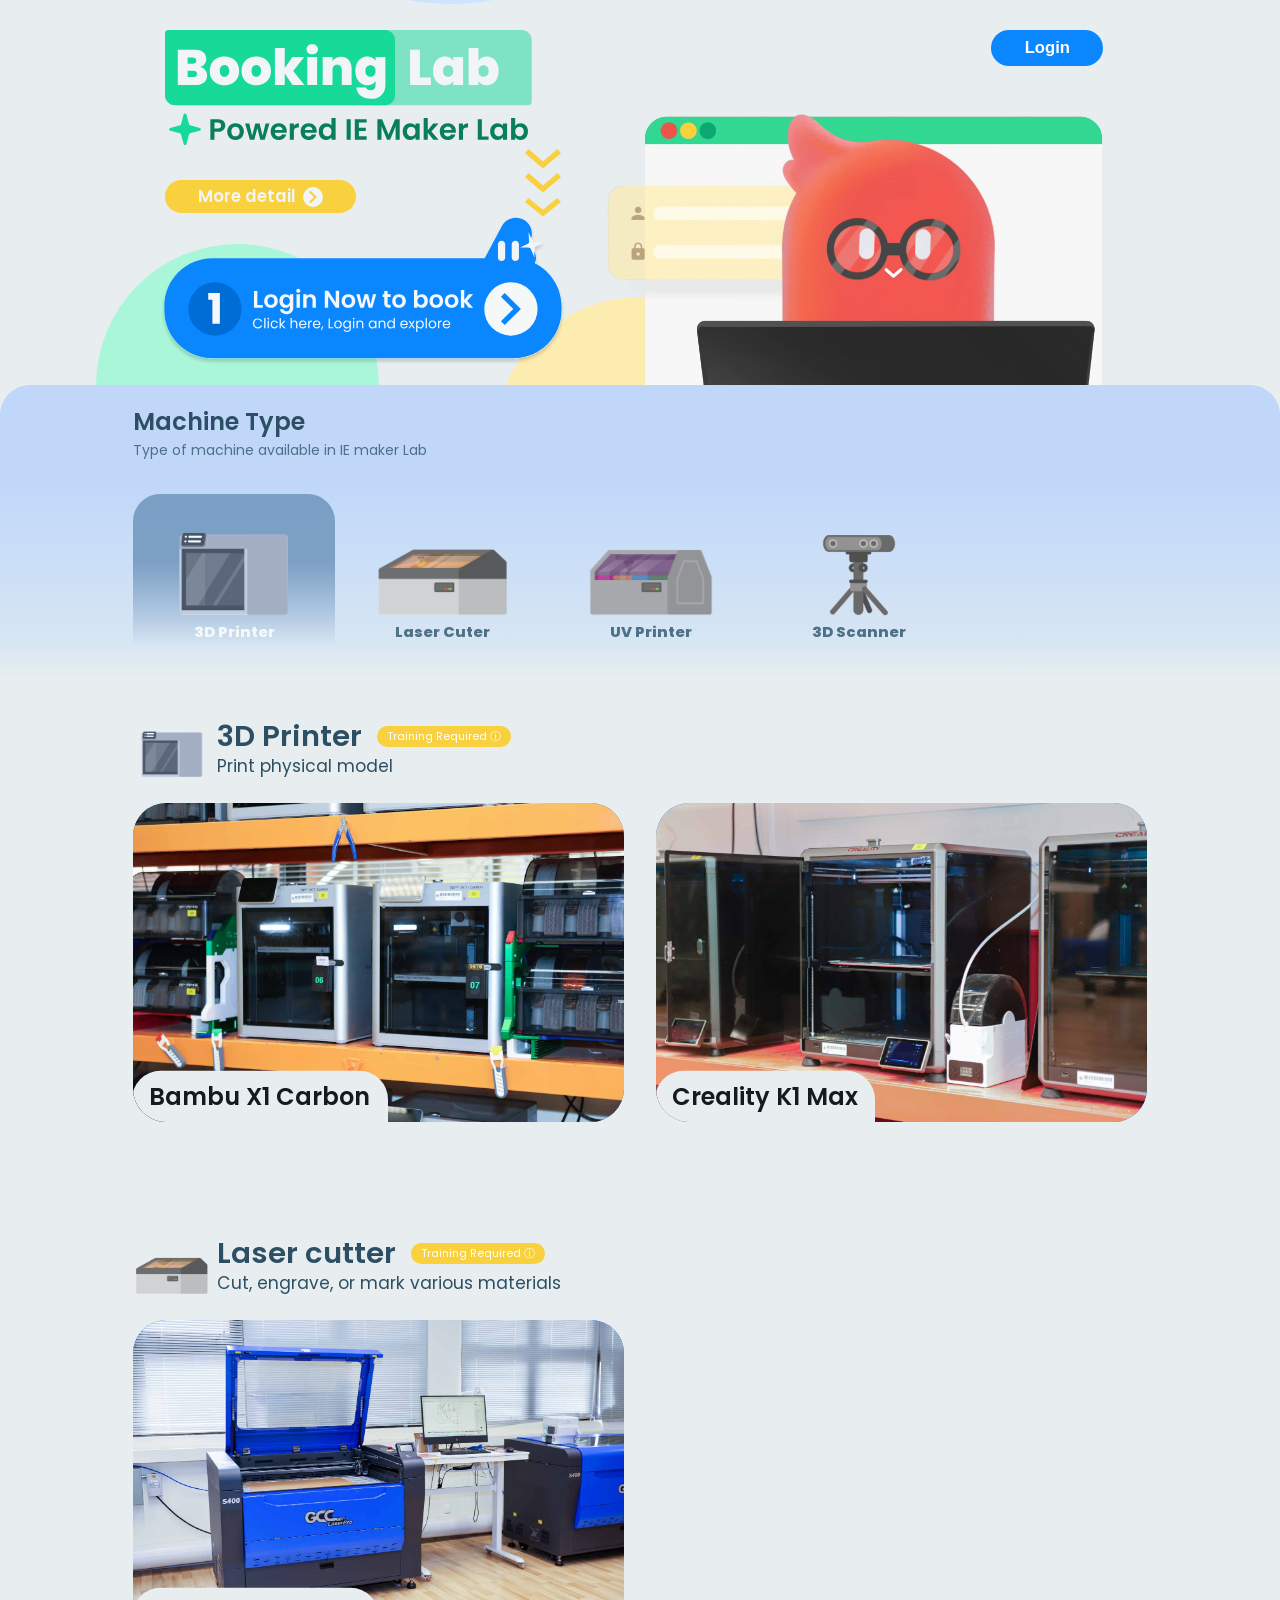
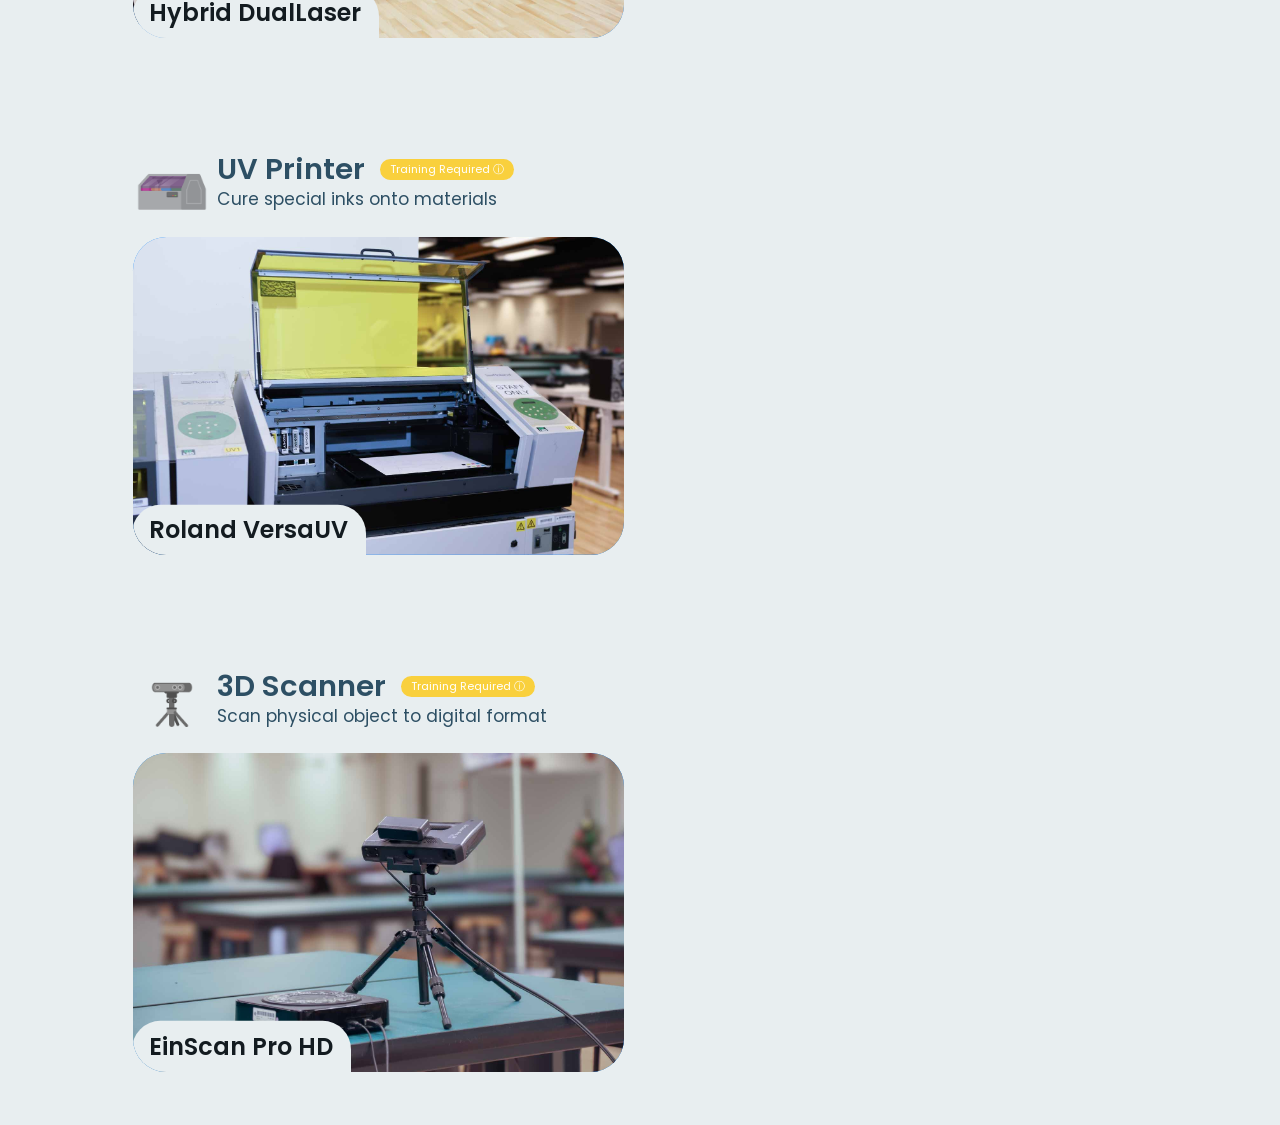
==== index.html @ 7405ff5a "updated machine bars, assets not fixed and perpetuated, frontend, popup not refined, calendar not up" ====
<!DOCTYPE html>
<html lang="en">
<head>
  <meta charset="UTF-8">
  <meta name="viewport" content="width=device-width, initial-scale=1.0">
  <title>IC MakerLab – Booking</title>
  <link rel="stylesheet" href="style.css">
  <link rel="preconnect" href="https://fonts.googleapis.com">
  <link href="https://fonts.googleapis.com/css2?family=Poppins:wght@400;500;600;700;800&display=swap" rel="stylesheet">
</head>

<body>

  <!-- ===================== HERO ===================== -->
  <section class="hero">

    <div class="hero-bg-circle circle-blue"></div>
    <div class="hero-bg-circle circle-green"></div>
    <div class="hero-bg-circle circle-yellow"></div>   

    <div class="login-status">
      <button type="button" id="login/out-btn" class="top_right-login-btn login">Login</button>
      <span id="user-id"></span>
    </div>
    
    <div class="hero__left">

      <div class="hero__top-group">
          <svg viewBox="0 0 550 179" fill="none" xmlns="http://www.w3.org/2000/svg">
            <path d="M0 5C0 2.23858 2.23858 0 5 0H535C543.284 0 550 6.71573 550 15V108C550 110.761 547.761 113 545 113H15C6.71571 113 0 106.284 0 98V5Z" fill="#17DA99" fill-opacity="0.5"/>
            <path d="M0 5C0 2.23858 2.23858 0 5 0H330C338.284 0 345 6.71573 345 15V98C345 106.284 338.284 113 330 113H15C6.71573 113 0 106.284 0 98V5Z" fill="#17DA99"/>
            <path d="M52.95 55.35C56.05 56.05 58.5 57.6 60.3 60C62.15 62.35 63.075 65.05 63.075 68.1C63.075 72.6 61.525 76.125 58.425 78.675C55.325 81.225 50.975 82.5 45.375 82.5H19.2V29.625H44.55C49.95 29.625 54.175 30.825 57.225 33.225C60.325 35.625 61.875 39 61.875 43.35C61.875 46.45 61.05 49.05 59.4 51.15C57.8 53.2 55.65 54.6 52.95 55.35ZM33.9 50.625H41.325C45.025 50.625 46.875 49.1 46.875 46.05C46.875 42.9 45.025 41.325 41.325 41.325H33.9V50.625ZM42.45 70.65C46.15 70.65 48 69.1 48 66C48 64.4 47.5 63.175 46.5 62.325C45.55 61.475 44.175 61.05 42.375 61.05H33.9V70.65H42.45ZM89.0924 83.025C84.8924 83.025 81.1174 82.15 77.7674 80.4C74.4674 78.65 71.8674 76.15 69.9674 72.9C68.0674 69.65 67.1174 65.825 67.1174 61.425C67.1174 57.075 68.0674 53.275 69.9674 50.025C71.9174 46.775 74.5424 44.275 77.8424 42.525C81.1924 40.775 84.9674 39.9 89.1674 39.9C93.3674 39.9 97.1174 40.775 100.417 42.525C103.767 44.275 106.392 46.775 108.292 50.025C110.242 53.275 111.217 57.075 111.217 61.425C111.217 65.775 110.242 69.6 108.292 72.9C106.392 76.15 103.767 78.65 100.417 80.4C97.0674 82.15 93.2924 83.025 89.0924 83.025ZM89.0924 70.275C91.1424 70.275 92.8424 69.525 94.1924 68.025C95.5924 66.475 96.2924 64.275 96.2924 61.425C96.2924 58.575 95.5924 56.4 94.1924 54.9C92.8424 53.4 91.1674 52.65 89.1674 52.65C87.1674 52.65 85.4924 53.4 84.1424 54.9C82.7924 56.4 82.1174 58.575 82.1174 61.425C82.1174 64.325 82.7674 66.525 84.0674 68.025C85.3674 69.525 87.0424 70.275 89.0924 70.275ZM136.773 83.025C132.573 83.025 128.798 82.15 125.448 80.4C122.148 78.65 119.548 76.15 117.648 72.9C115.748 69.65 114.798 65.825 114.798 61.425C114.798 57.075 115.748 53.275 117.648 50.025C119.598 46.775 122.223 44.275 125.523 42.525C128.873 40.775 132.648 39.9 136.848 39.9C141.048 39.9 144.798 40.775 148.098 42.525C151.448 44.275 154.073 46.775 155.973 50.025C157.923 53.275 158.898 57.075 158.898 61.425C158.898 65.775 157.923 69.6 155.973 72.9C154.073 76.15 151.448 78.65 148.098 80.4C144.748 82.15 140.973 83.025 136.773 83.025ZM136.773 70.275C138.823 70.275 140.523 69.525 141.873 68.025C143.273 66.475 143.973 64.275 143.973 61.425C143.973 58.575 143.273 56.4 141.873 54.9C140.523 53.4 138.848 52.65 136.848 52.65C134.848 52.65 133.173 53.4 131.823 54.9C130.473 56.4 129.798 58.575 129.798 61.425C129.798 64.325 130.448 66.525 131.748 68.025C133.048 69.525 134.723 70.275 136.773 70.275ZM191.204 82.5L179.579 65.25V82.5H164.879V27H179.579V56.925L191.204 40.425H208.829L192.254 61.575L209.129 82.5H191.204ZM220.863 36.525C218.263 36.525 216.163 35.825 214.563 34.425C213.013 32.975 212.238 31.175 212.238 29.025C212.238 26.825 213.013 25 214.563 23.55C216.163 22.1 218.263 21.375 220.863 21.375C223.413 21.375 225.463 22.1 227.013 23.55C228.613 25 229.413 26.825 229.413 29.025C229.413 31.175 228.613 32.975 227.013 34.425C225.463 35.825 223.413 36.525 220.863 36.525ZM228.138 40.425V82.5H213.438V40.425H228.138ZM264.035 40.05C268.885 40.05 272.735 41.675 275.585 44.925C278.435 48.125 279.86 52.475 279.86 57.975V82.5H265.16V59.925C265.16 57.525 264.535 55.65 263.285 54.3C262.035 52.9 260.36 52.2 258.26 52.2C256.06 52.2 254.335 52.9 253.085 54.3C251.835 55.65 251.21 57.525 251.21 59.925V82.5H236.51V40.425H251.21V46.425C252.51 44.525 254.26 43 256.46 41.85C258.66 40.65 261.185 40.05 264.035 40.05ZM303.451 39.9C306.301 39.9 308.776 40.475 310.876 41.625C313.026 42.775 314.676 44.325 315.826 46.275V40.425H330.526V82.05C330.526 86 329.776 89.55 328.276 92.7C326.776 95.9 324.426 98.45 321.226 100.35C318.076 102.25 314.076 103.2 309.226 103.2C302.726 103.2 297.526 101.675 293.626 98.625C289.726 95.575 287.501 91.425 286.951 86.175H301.426C301.726 87.525 302.476 88.575 303.676 89.325C304.876 90.075 306.426 90.45 308.326 90.45C313.326 90.45 315.826 87.65 315.826 82.05V76.65C314.676 78.6 313.026 80.15 310.876 81.3C308.776 82.45 306.301 83.025 303.451 83.025C300.101 83.025 297.051 82.15 294.301 80.4C291.601 78.65 289.451 76.15 287.851 72.9C286.301 69.6 285.526 65.775 285.526 61.425C285.526 57.075 286.301 53.275 287.851 50.025C289.451 46.775 291.601 44.275 294.301 42.525C297.051 40.775 300.101 39.9 303.451 39.9ZM315.826 61.425C315.826 58.725 315.076 56.6 313.576 55.05C312.126 53.5 310.326 52.725 308.176 52.725C305.976 52.725 304.151 53.5 302.701 55.05C301.251 56.55 300.526 58.675 300.526 61.425C300.526 64.125 301.251 66.275 302.701 67.875C304.151 69.425 305.976 70.2 308.176 70.2C310.326 70.2 312.126 69.425 313.576 67.875C315.076 66.325 315.826 64.175 315.826 61.425ZM382.313 71.25H398.738V82.5H367.613V29.625H382.313V71.25ZM402.054 61.425C402.054 57.075 402.829 53.275 404.379 50.025C405.979 46.775 408.129 44.275 410.829 42.525C413.579 40.775 416.629 39.9 419.979 39.9C422.879 39.9 425.379 40.475 427.479 41.625C429.579 42.775 431.204 44.325 432.354 46.275V40.425H447.054V82.5H432.354V76.65C431.204 78.6 429.554 80.15 427.404 81.3C425.304 82.45 422.829 83.025 419.979 83.025C416.629 83.025 413.579 82.15 410.829 80.4C408.129 78.65 405.979 76.15 404.379 72.9C402.829 69.6 402.054 65.775 402.054 61.425ZM432.354 61.425C432.354 58.725 431.604 56.6 430.104 55.05C428.654 53.5 426.854 52.725 424.704 52.725C422.504 52.725 420.679 53.5 419.229 55.05C417.779 56.55 417.054 58.675 417.054 61.425C417.054 64.125 417.779 66.275 419.229 67.875C420.679 69.425 422.504 70.2 424.704 70.2C426.854 70.2 428.654 69.425 430.104 67.875C431.604 66.325 432.354 64.175 432.354 61.425ZM470.13 46.275C471.28 44.275 472.905 42.725 475.005 41.625C477.105 40.475 479.58 39.9 482.43 39.9C485.78 39.9 488.805 40.775 491.505 42.525C494.255 44.275 496.405 46.775 497.955 50.025C499.555 53.275 500.355 57.075 500.355 61.425C500.355 65.775 499.555 69.6 497.955 72.9C496.405 76.15 494.255 78.65 491.505 80.4C488.805 82.15 485.78 83.025 482.43 83.025C479.58 83.025 477.105 82.475 475.005 81.375C472.905 80.225 471.28 78.65 470.13 76.65V82.5H455.43V27H470.13V46.275ZM485.43 61.425C485.43 58.675 484.68 56.55 483.18 55.05C481.73 53.5 479.93 52.725 477.78 52.725C475.63 52.725 473.805 53.5 472.305 55.05C470.855 56.6 470.13 58.725 470.13 61.425C470.13 64.175 470.855 66.325 472.305 67.875C473.805 69.425 475.63 70.2 477.78 70.2C479.93 70.2 481.73 69.425 483.18 67.875C484.68 66.275 485.43 64.125 485.43 61.425Z" fill="#F2F5F8"/>
            <path d="M27.8757 126.89C28.4601 124.719 31.5399 124.719 32.1243 126.89L36.0347 141.413C36.2385 142.17 36.8299 142.761 37.587 142.965L52.1101 146.876C54.2808 147.46 54.2808 150.54 52.1101 151.124L37.587 155.035C36.8299 155.239 36.2385 155.83 36.0347 156.587L32.1243 171.11C31.5399 173.281 28.4601 173.281 27.8757 171.11L23.9653 156.587C23.7615 155.83 23.1701 155.239 22.413 155.035L7.88992 151.124C5.71922 150.54 5.71922 147.46 7.88992 146.876L22.413 142.965C23.1701 142.761 23.7615 142.17 23.9653 141.413L27.8757 126.89Z" fill="#17DA99"/>
            <path d="M90.432 143.292C90.432 144.935 90.036 146.475 89.244 147.912C88.4813 149.349 87.264 150.508 85.592 151.388C83.9493 152.268 81.8667 152.708 79.344 152.708H74.196V164.5H68.036V133.788H79.344C81.72 133.788 83.744 134.199 85.416 135.02C87.088 135.841 88.3347 136.971 89.156 138.408C90.0067 139.845 90.432 141.473 90.432 143.292ZM79.08 147.736C80.7813 147.736 82.0427 147.355 82.864 146.592C83.6853 145.8 84.096 144.7 84.096 143.292C84.096 140.3 82.424 138.804 79.08 138.804H74.196V147.736H79.08ZM105.63 164.896C103.283 164.896 101.171 164.383 99.2935 163.356C97.4162 162.3 95.9349 160.819 94.8495 158.912C93.7935 157.005 93.2655 154.805 93.2655 152.312C93.2655 149.819 93.8082 147.619 94.8935 145.712C96.0082 143.805 97.5189 142.339 99.4255 141.312C101.332 140.256 103.459 139.728 105.806 139.728C108.152 139.728 110.279 140.256 112.186 141.312C114.092 142.339 115.588 143.805 116.674 145.712C117.788 147.619 118.346 149.819 118.346 152.312C118.346 154.805 117.774 157.005 116.63 158.912C115.515 160.819 113.99 162.3 112.054 163.356C110.147 164.383 108.006 164.896 105.63 164.896ZM105.63 159.528C106.744 159.528 107.786 159.264 108.754 158.736C109.751 158.179 110.543 157.357 111.13 156.272C111.716 155.187 112.01 153.867 112.01 152.312C112.01 149.995 111.394 148.22 110.162 146.988C108.959 145.727 107.478 145.096 105.718 145.096C103.958 145.096 102.476 145.727 101.274 146.988C100.1 148.22 99.5135 149.995 99.5135 152.312C99.5135 154.629 100.086 156.419 101.23 157.68C102.403 158.912 103.87 159.528 105.63 159.528ZM156.656 140.124L149.528 164.5H142.884L138.44 147.472L133.996 164.5H127.308L120.136 140.124H126.384L130.696 158.692L135.36 140.124H141.872L146.448 158.648L150.76 140.124H156.656ZM182.649 151.784C182.649 152.664 182.59 153.456 182.473 154.16H164.653C164.8 155.92 165.416 157.299 166.501 158.296C167.586 159.293 168.921 159.792 170.505 159.792C172.793 159.792 174.421 158.809 175.389 156.844H182.033C181.329 159.191 179.98 161.127 177.985 162.652C175.99 164.148 173.541 164.896 170.637 164.896C168.29 164.896 166.178 164.383 164.301 163.356C162.453 162.3 161.001 160.819 159.945 158.912C158.918 157.005 158.405 154.805 158.405 152.312C158.405 149.789 158.918 147.575 159.945 145.668C160.972 143.761 162.409 142.295 164.257 141.268C166.105 140.241 168.232 139.728 170.637 139.728C172.954 139.728 175.022 140.227 176.841 141.224C178.689 142.221 180.112 143.644 181.109 145.492C182.136 147.311 182.649 149.408 182.649 151.784ZM176.269 150.024C176.24 148.44 175.668 147.179 174.553 146.24C173.438 145.272 172.074 144.788 170.461 144.788C168.936 144.788 167.645 145.257 166.589 146.196C165.562 147.105 164.932 148.381 164.697 150.024H176.269ZM193.305 143.908C194.097 142.617 195.124 141.605 196.385 140.872C197.676 140.139 199.143 139.772 200.785 139.772V146.24H199.157C197.221 146.24 195.755 146.695 194.757 147.604C193.789 148.513 193.305 150.097 193.305 152.356V164.5H187.145V140.124H193.305V143.908ZM227.594 151.784C227.594 152.664 227.536 153.456 227.418 154.16H209.598C209.745 155.92 210.361 157.299 211.446 158.296C212.532 159.293 213.866 159.792 215.45 159.792C217.738 159.792 219.366 158.809 220.334 156.844H226.978C226.274 159.191 224.925 161.127 222.93 162.652C220.936 164.148 218.486 164.896 215.582 164.896C213.236 164.896 211.124 164.383 209.246 163.356C207.398 162.3 205.946 160.819 204.89 158.912C203.864 157.005 203.35 154.805 203.35 152.312C203.35 149.789 203.864 147.575 204.89 145.668C205.917 143.761 207.354 142.295 209.202 141.268C211.05 140.241 213.177 139.728 215.582 139.728C217.9 139.728 219.968 140.227 221.786 141.224C223.634 142.221 225.057 143.644 226.054 145.492C227.081 147.311 227.594 149.408 227.594 151.784ZM221.214 150.024C221.185 148.44 220.613 147.179 219.498 146.24C218.384 145.272 217.02 144.788 215.406 144.788C213.881 144.788 212.59 145.257 211.534 146.196C210.508 147.105 209.877 148.381 209.642 150.024H221.214ZM230.507 152.224C230.507 149.76 230.991 147.575 231.959 145.668C232.956 143.761 234.305 142.295 236.007 141.268C237.708 140.241 239.6 139.728 241.683 139.728C243.267 139.728 244.777 140.08 246.215 140.784C247.652 141.459 248.796 142.368 249.647 143.512V131.94H255.895V164.5H249.647V160.892C248.884 162.095 247.813 163.063 246.435 163.796C245.056 164.529 243.457 164.896 241.639 164.896C239.585 164.896 237.708 164.368 236.007 163.312C234.305 162.256 232.956 160.775 231.959 158.868C230.991 156.932 230.507 154.717 230.507 152.224ZM249.691 152.312C249.691 150.816 249.397 149.54 248.811 148.484C248.224 147.399 247.432 146.577 246.435 146.02C245.437 145.433 244.367 145.14 243.223 145.14C242.079 145.14 241.023 145.419 240.055 145.976C239.087 146.533 238.295 147.355 237.679 148.44C237.092 149.496 236.799 150.757 236.799 152.224C236.799 153.691 237.092 154.981 237.679 156.096C238.295 157.181 239.087 158.017 240.055 158.604C241.052 159.191 242.108 159.484 243.223 159.484C244.367 159.484 245.437 159.205 246.435 158.648C247.432 158.061 248.224 157.24 248.811 156.184C249.397 155.099 249.691 153.808 249.691 152.312ZM278.555 133.788V164.5H272.395V133.788H278.555ZM290.801 138.76V146.46H301.141V151.344H290.801V159.484H302.461V164.5H284.641V133.744H302.461V138.76H290.801ZM352.028 133.788V164.5H345.868V144.524L337.64 164.5H332.976L324.704 144.524V164.5H318.544V133.788H325.54L335.308 156.624L345.076 133.788H352.028ZM356.534 152.224C356.534 149.76 357.018 147.575 357.986 145.668C358.983 143.761 360.318 142.295 361.99 141.268C363.691 140.241 365.583 139.728 367.666 139.728C369.485 139.728 371.069 140.095 372.418 140.828C373.797 141.561 374.897 142.485 375.718 143.6V140.124H381.922V164.5H375.718V160.936C374.926 162.08 373.826 163.033 372.418 163.796C371.039 164.529 369.441 164.896 367.622 164.896C365.569 164.896 363.691 164.368 361.99 163.312C360.318 162.256 358.983 160.775 357.986 158.868C357.018 156.932 356.534 154.717 356.534 152.224ZM375.718 152.312C375.718 150.816 375.425 149.54 374.838 148.484C374.251 147.399 373.459 146.577 372.462 146.02C371.465 145.433 370.394 145.14 369.25 145.14C368.106 145.14 367.05 145.419 366.082 145.976C365.114 146.533 364.322 147.355 363.706 148.44C363.119 149.496 362.826 150.757 362.826 152.224C362.826 153.691 363.119 154.981 363.706 156.096C364.322 157.181 365.114 158.017 366.082 158.604C367.079 159.191 368.135 159.484 369.25 159.484C370.394 159.484 371.465 159.205 372.462 158.648C373.459 158.061 374.251 157.24 374.838 156.184C375.425 155.099 375.718 153.808 375.718 152.312ZM402.37 164.5L394.098 154.116V164.5H387.938V131.94H394.098V150.464L402.282 140.124H410.29L399.554 152.356L410.378 164.5H402.37ZM436.294 151.784C436.294 152.664 436.235 153.456 436.118 154.16H418.298C418.444 155.92 419.06 157.299 420.146 158.296C421.231 159.293 422.566 159.792 424.15 159.792C426.438 159.792 428.066 158.809 429.034 156.844H435.678C434.974 159.191 433.624 161.127 431.63 162.652C429.635 164.148 427.186 164.896 424.282 164.896C421.935 164.896 419.823 164.383 417.946 163.356C416.098 162.3 414.646 160.819 413.59 158.912C412.563 157.005 412.05 154.805 412.05 152.312C412.05 149.789 412.563 147.575 413.59 145.668C414.616 143.761 416.054 142.295 417.902 141.268C419.75 140.241 421.876 139.728 424.282 139.728C426.599 139.728 428.667 140.227 430.486 141.224C432.334 142.221 433.756 143.644 434.754 145.492C435.78 147.311 436.294 149.408 436.294 151.784ZM429.914 150.024C429.884 148.44 429.312 147.179 428.198 146.24C427.083 145.272 425.719 144.788 424.106 144.788C422.58 144.788 421.29 145.257 420.234 146.196C419.207 147.105 418.576 148.381 418.342 150.024H429.914ZM446.95 143.908C447.742 142.617 448.769 141.605 450.03 140.872C451.321 140.139 452.787 139.772 454.43 139.772V146.24H452.802C450.866 146.24 449.399 146.695 448.402 147.604C447.434 148.513 446.95 150.097 446.95 152.356V164.5H440.79V140.124H446.95V143.908ZM475.223 159.616H485.343V164.5H469.063V133.788H475.223V159.616ZM487.675 152.224C487.675 149.76 488.159 147.575 489.127 145.668C490.124 143.761 491.459 142.295 493.131 141.268C494.832 140.241 496.724 139.728 498.807 139.728C500.625 139.728 502.209 140.095 503.559 140.828C504.937 141.561 506.037 142.485 506.859 143.6V140.124H513.063V164.5H506.859V160.936C506.067 162.08 504.967 163.033 503.559 163.796C502.18 164.529 500.581 164.896 498.763 164.896C496.709 164.896 494.832 164.368 493.131 163.312C491.459 162.256 490.124 160.775 489.127 158.868C488.159 156.932 487.675 154.717 487.675 152.224ZM506.859 152.312C506.859 150.816 506.565 149.54 505.979 148.484C505.392 147.399 504.6 146.577 503.603 146.02C502.605 145.433 501.535 145.14 500.391 145.14C499.247 145.14 498.191 145.419 497.223 145.976C496.255 146.533 495.463 147.355 494.847 148.44C494.26 149.496 493.967 150.757 493.967 152.224C493.967 153.691 494.26 154.981 494.847 156.096C495.463 157.181 496.255 158.017 497.223 158.604C498.22 159.191 499.276 159.484 500.391 159.484C501.535 159.484 502.605 159.205 503.603 158.648C504.6 158.061 505.392 157.24 505.979 156.184C506.565 155.099 506.859 153.808 506.859 152.312ZM525.239 143.688C526.031 142.515 527.116 141.561 528.495 140.828C529.903 140.095 531.502 139.728 533.291 139.728C535.374 139.728 537.251 140.241 538.923 141.268C540.624 142.295 541.959 143.761 542.927 145.668C543.924 147.545 544.423 149.731 544.423 152.224C544.423 154.717 543.924 156.932 542.927 158.868C541.959 160.775 540.624 162.256 538.923 163.312C537.251 164.368 535.374 164.896 533.291 164.896C531.472 164.896 529.874 164.544 528.495 163.84C527.146 163.107 526.06 162.168 525.239 161.024V164.5H519.079V131.94H525.239V143.688ZM538.131 152.224C538.131 150.757 537.823 149.496 537.207 148.44C536.62 147.355 535.828 146.533 534.831 145.976C533.863 145.419 532.807 145.14 531.663 145.14C530.548 145.14 529.492 145.433 528.495 146.02C527.527 146.577 526.735 147.399 526.119 148.484C525.532 149.569 525.239 150.845 525.239 152.312C525.239 153.779 525.532 155.055 526.119 156.14C526.735 157.225 527.527 158.061 528.495 158.648C529.492 159.205 530.548 159.484 531.663 159.484C532.807 159.484 533.863 159.191 534.831 158.604C535.828 158.017 536.62 157.181 537.207 156.096C537.823 155.011 538.131 153.72 538.131 152.224Z" fill="#097F58"/>
          </svg>
      </div>

      <div class="hero__middle-group">
        <button class="btn-more-detail" id="btn-more-detail">
          <span>More detail</span>
          <svg class="btn-more-detail__icon" viewBox="0 0 30 30" fill="none" xmlns="http://www.w3.org/2000/svg">
            <rect width="30" height="30" rx="15" fill="#F2F5F8"/>
            <path d="M11.2834 5.5L9 7.7325L16.417 15L9 22.2675L11.2834 24.5L21 15L11.2834 5.5Z" fill="#F9D03D"/>
          </svg>
        </button> 

        <div class="hero__deco-arrows" aria-hidden="true">
          <img src="assets/Icon/Deco/Deco.svg">
          <img src="assets/Icon/Deco/Deco.svg">
          <img src="assets/Icon/Deco/Deco.svg">
        </div>
      </div>

      <div class="hero__lower-group">
        <button role="button" tabindex="0" class="login-cta" id="sso-placeholder">
          <svg class="login-img" viewBox="0 0 606 221" fill="none" xmlns="http://www.w3.org/2000/svg">
            <g filter="url(#filter0_d_1416_1885)">
            <path class="login-btn" d="M511.305 13.722C517.67 1.74455 532.7 -2.56676 544.446 4.21523C555.908 10.8325 559.834 25.4884 553.217 36.9496L548.882 44.4574C550.663 44.8189 552.416 45.4696 554.076 46.4281C562.119 51.0714 565.006 61.2132 560.735 69.3636C584.587 81.1011 601 105.646 601 134.025V139.975C601 179.753 568.754 212 528.976 212H77.0244C37.2464 212 5 179.753 5 139.975V134.025C5.00004 94.2468 37.2464 62.0005 77.0244 62.0004H485.646L511.305 13.722Z"/>
            <path d="M557.439 36.651C557.724 37.3234 558.382 37.7622 559.113 37.7666L573.136 37.8497L560.58 44.0958C559.967 44.4009 559.579 45.0202 559.565 45.6975L559.568 45.8342L560.401 61.2203L554.38 47.0369L554.322 46.913C554.012 46.3107 553.391 45.9255 552.706 45.9214L538.682 45.8375L551.239 39.5922C551.893 39.2668 552.291 38.5832 552.251 37.8537L551.416 22.466L557.439 36.651Z" fill="#F2F5F8"/>
            <path d="M510.977 35.7334C513.974 35.7336 516.403 38.163 516.403 41.1602V60.6396C516.403 63.637 513.974 66.0672 510.977 66.0674C507.979 66.0674 505.549 63.6371 505.549 60.6396V41.1602C505.549 38.1629 507.979 35.7334 510.977 35.7334Z" fill="#F2F5F8"/>
            <path d="M531.629 35.7334C534.626 35.7336 537.055 38.163 537.056 41.1602V60.6396C537.056 63.637 534.626 66.0672 531.629 66.0674C528.631 66.0674 526.201 63.6371 526.201 60.6396V41.1602C526.201 38.1629 528.632 35.7334 531.629 35.7334Z" fill="#F2F5F8"/>
            <rect class="login-btn-ball" x="41" y="98" width="80" height="80" rx="40"/>
            <path d="M70.8577 124.027V114.01H88.3087V160H77.0947V124.027H70.8577Z" fill="#F5F8F9"/>
            <path id="login-btn-text-lg" d="M144.524 132.004H152.804V136H139.484V110.872H144.524V132.004ZM164.863 136.324C162.943 136.324 161.215 135.904 159.679 135.064C158.143 134.2 156.931 132.988 156.043 131.428C155.179 129.868 154.747 128.068 154.747 126.028C154.747 123.988 155.191 122.188 156.079 120.628C156.991 119.068 158.227 117.868 159.787 117.028C161.347 116.164 163.087 115.732 165.007 115.732C166.927 115.732 168.667 116.164 170.227 117.028C171.787 117.868 173.011 119.068 173.899 120.628C174.811 122.188 175.267 123.988 175.267 126.028C175.267 128.068 174.799 129.868 173.863 131.428C172.951 132.988 171.703 134.2 170.119 135.064C168.559 135.904 166.807 136.324 164.863 136.324ZM164.863 131.932C165.775 131.932 166.627 131.716 167.419 131.284C168.235 130.828 168.883 130.156 169.363 129.268C169.843 128.38 170.083 127.3 170.083 126.028C170.083 124.132 169.579 122.68 168.571 121.672C167.587 120.64 166.375 120.124 164.935 120.124C163.495 120.124 162.283 120.64 161.299 121.672C160.339 122.68 159.859 124.132 159.859 126.028C159.859 127.924 160.327 129.388 161.263 130.42C162.223 131.428 163.423 131.932 164.863 131.932ZM186.776 115.732C188.264 115.732 189.572 116.032 190.7 116.632C191.828 117.208 192.716 117.964 193.364 118.9V116.056H198.44V136.144C198.44 137.992 198.068 139.636 197.324 141.076C196.58 142.54 195.464 143.692 193.976 144.532C192.488 145.396 190.688 145.828 188.576 145.828C185.744 145.828 183.416 145.168 181.592 143.848C179.792 142.528 178.772 140.728 178.532 138.448H183.536C183.8 139.36 184.364 140.08 185.228 140.608C186.116 141.16 187.184 141.436 188.432 141.436C189.896 141.436 191.084 140.992 191.996 140.104C192.908 139.24 193.364 137.92 193.364 136.144V133.048C192.716 133.984 191.816 134.764 190.664 135.388C189.536 136.012 188.24 136.324 186.776 136.324C185.096 136.324 183.56 135.892 182.168 135.028C180.776 134.164 179.672 132.952 178.856 131.392C178.064 129.808 177.668 127.996 177.668 125.956C177.668 123.94 178.064 122.152 178.856 120.592C179.672 119.032 180.764 117.832 182.132 116.992C183.524 116.152 185.072 115.732 186.776 115.732ZM193.364 126.028C193.364 124.804 193.124 123.76 192.644 122.896C192.164 122.008 191.516 121.336 190.7 120.88C189.884 120.4 189.008 120.16 188.072 120.16C187.136 120.16 186.272 120.388 185.48 120.844C184.688 121.3 184.04 121.972 183.536 122.86C183.056 123.724 182.816 124.756 182.816 125.956C182.816 127.156 183.056 128.212 183.536 129.124C184.04 130.012 184.688 130.696 185.48 131.176C186.296 131.656 187.16 131.896 188.072 131.896C189.008 131.896 189.884 131.668 190.7 131.212C191.516 130.732 192.164 130.06 192.644 129.196C193.124 128.308 193.364 127.252 193.364 126.028ZM205.919 113.68C205.031 113.68 204.287 113.404 203.687 112.852C203.111 112.276 202.823 111.568 202.823 110.728C202.823 109.888 203.111 109.192 203.687 108.64C204.287 108.064 205.031 107.776 205.919 107.776C206.807 107.776 207.539 108.064 208.115 108.64C208.715 109.192 209.015 109.888 209.015 110.728C209.015 111.568 208.715 112.276 208.115 112.852C207.539 113.404 206.807 113.68 205.919 113.68ZM208.403 116.056V136H203.363V116.056H208.403ZM224.434 115.768C226.81 115.768 228.73 116.524 230.194 118.036C231.658 119.524 232.39 121.612 232.39 124.3V136H227.35V124.984C227.35 123.4 226.954 122.188 226.162 121.348C225.37 120.484 224.29 120.052 222.922 120.052C221.53 120.052 220.426 120.484 219.61 121.348C218.818 122.188 218.422 123.4 218.422 124.984V136H213.382V116.056H218.422V118.54C219.094 117.676 219.946 117.004 220.978 116.524C222.034 116.02 223.186 115.768 224.434 115.768ZM267.253 136H262.213L250.801 118.756V136H245.761V110.836H250.801L262.213 128.116V110.836H267.253V136ZM281.09 136.324C279.17 136.324 277.442 135.904 275.906 135.064C274.37 134.2 273.158 132.988 272.27 131.428C271.406 129.868 270.974 128.068 270.974 126.028C270.974 123.988 271.418 122.188 272.306 120.628C273.218 119.068 274.454 117.868 276.014 117.028C277.574 116.164 279.314 115.732 281.234 115.732C283.154 115.732 284.894 116.164 286.454 117.028C288.014 117.868 289.238 119.068 290.126 120.628C291.038 122.188 291.494 123.988 291.494 126.028C291.494 128.068 291.026 129.868 290.09 131.428C289.178 132.988 287.93 134.2 286.346 135.064C284.786 135.904 283.034 136.324 281.09 136.324ZM281.09 131.932C282.002 131.932 282.854 131.716 283.646 131.284C284.462 130.828 285.11 130.156 285.59 129.268C286.07 128.38 286.31 127.3 286.31 126.028C286.31 124.132 285.806 122.68 284.798 121.672C283.814 120.64 282.602 120.124 281.162 120.124C279.722 120.124 278.51 120.64 277.526 121.672C276.566 122.68 276.086 124.132 276.086 126.028C276.086 127.924 276.554 129.388 277.49 130.42C278.45 131.428 279.65 131.932 281.09 131.932ZM322.839 116.056L317.007 136H311.571L307.935 122.068L304.299 136H298.827L292.959 116.056H298.071L301.599 131.248L305.415 116.056H310.743L314.487 131.212L318.015 116.056H322.839ZM340.012 120.196V129.844C340.012 130.516 340.168 131.008 340.48 131.32C340.816 131.608 341.368 131.752 342.136 131.752H344.476V136H341.308C337.06 136 334.936 133.936 334.936 129.808V120.196H332.56V116.056H334.936V111.124H340.012V116.056H344.476V120.196H340.012ZM356.957 136.324C355.037 136.324 353.309 135.904 351.773 135.064C350.237 134.2 349.025 132.988 348.137 131.428C347.273 129.868 346.841 128.068 346.841 126.028C346.841 123.988 347.285 122.188 348.173 120.628C349.085 119.068 350.321 117.868 351.881 117.028C353.441 116.164 355.181 115.732 357.101 115.732C359.021 115.732 360.761 116.164 362.321 117.028C363.881 117.868 365.105 119.068 365.993 120.628C366.905 122.188 367.361 123.988 367.361 126.028C367.361 128.068 366.893 129.868 365.957 131.428C365.045 132.988 363.797 134.2 362.213 135.064C360.653 135.904 358.901 136.324 356.957 136.324ZM356.957 131.932C357.869 131.932 358.721 131.716 359.513 131.284C360.329 130.828 360.977 130.156 361.457 129.268C361.937 128.38 362.177 127.3 362.177 126.028C362.177 124.132 361.673 122.68 360.665 121.672C359.681 120.64 358.469 120.124 357.029 120.124C355.589 120.124 354.377 120.64 353.393 121.672C352.433 122.68 351.953 124.132 351.953 126.028C351.953 127.924 352.421 129.388 353.357 130.42C354.317 131.428 355.517 131.932 356.957 131.932ZM384.676 118.972C385.324 118.012 386.212 117.232 387.34 116.632C388.492 116.032 389.8 115.732 391.264 115.732C392.968 115.732 394.504 116.152 395.872 116.992C397.264 117.832 398.356 119.032 399.148 120.592C399.964 122.128 400.372 123.916 400.372 125.956C400.372 127.996 399.964 129.808 399.148 131.392C398.356 132.952 397.264 134.164 395.872 135.028C394.504 135.892 392.968 136.324 391.264 136.324C389.776 136.324 388.468 136.036 387.34 135.46C386.236 134.86 385.348 134.092 384.676 133.156V136H379.636V109.36H384.676V118.972ZM395.224 125.956C395.224 124.756 394.972 123.724 394.468 122.86C393.988 121.972 393.34 121.3 392.524 120.844C391.732 120.388 390.868 120.16 389.932 120.16C389.02 120.16 388.156 120.4 387.34 120.88C386.548 121.336 385.9 122.008 385.396 122.896C384.916 123.784 384.676 124.828 384.676 126.028C384.676 127.228 384.916 128.272 385.396 129.16C385.9 130.048 386.548 130.732 387.34 131.212C388.156 131.668 389.02 131.896 389.932 131.896C390.868 131.896 391.732 131.656 392.524 131.176C393.34 130.696 393.988 130.012 394.468 129.124C394.972 128.236 395.224 127.18 395.224 125.956ZM412.891 136.324C410.971 136.324 409.243 135.904 407.707 135.064C406.171 134.2 404.959 132.988 404.071 131.428C403.207 129.868 402.775 128.068 402.775 126.028C402.775 123.988 403.219 122.188 404.107 120.628C405.019 119.068 406.255 117.868 407.815 117.028C409.375 116.164 411.115 115.732 413.035 115.732C414.955 115.732 416.695 116.164 418.255 117.028C419.815 117.868 421.039 119.068 421.927 120.628C422.839 122.188 423.295 123.988 423.295 126.028C423.295 128.068 422.827 129.868 421.891 131.428C420.979 132.988 419.731 134.2 418.147 135.064C416.587 135.904 414.835 136.324 412.891 136.324ZM412.891 131.932C413.803 131.932 414.655 131.716 415.447 131.284C416.263 130.828 416.911 130.156 417.391 129.268C417.871 128.38 418.111 127.3 418.111 126.028C418.111 124.132 417.607 122.68 416.599 121.672C415.615 120.64 414.403 120.124 412.963 120.124C411.523 120.124 410.311 120.64 409.327 121.672C408.367 122.68 407.887 124.132 407.887 126.028C407.887 127.924 408.355 129.388 409.291 130.42C410.251 131.428 411.451 131.932 412.891 131.932ZM435.848 136.324C433.928 136.324 432.2 135.904 430.664 135.064C429.128 134.2 427.916 132.988 427.028 131.428C426.164 129.868 425.732 128.068 425.732 126.028C425.732 123.988 426.176 122.188 427.064 120.628C427.976 119.068 429.212 117.868 430.772 117.028C432.332 116.164 434.072 115.732 435.992 115.732C437.912 115.732 439.652 116.164 441.212 117.028C442.772 117.868 443.996 119.068 444.884 120.628C445.796 122.188 446.252 123.988 446.252 126.028C446.252 128.068 445.784 129.868 444.848 131.428C443.936 132.988 442.688 134.2 441.104 135.064C439.544 135.904 437.792 136.324 435.848 136.324ZM435.848 131.932C436.76 131.932 437.612 131.716 438.404 131.284C439.22 130.828 439.868 130.156 440.348 129.268C440.828 128.38 441.068 127.3 441.068 126.028C441.068 124.132 440.564 122.68 439.556 121.672C438.572 120.64 437.36 120.124 435.92 120.124C434.48 120.124 433.268 120.64 432.284 121.672C431.324 122.68 430.844 124.132 430.844 126.028C430.844 127.924 431.312 129.388 432.248 130.42C433.208 131.428 434.408 131.932 435.848 131.932ZM461.757 136L454.989 127.504V136H449.949V109.36H454.989V124.516L461.685 116.056H468.237L459.453 126.064L468.309 136H461.757Z" fill="#F5F8F9"/>
            <path id="login-btn-text-sm" d="M137.903 159.671C137.903 158.243 138.225 156.962 138.869 155.828C139.513 154.68 140.388 153.784 141.494 153.14C142.614 152.496 143.853 152.174 145.211 152.174C146.807 152.174 148.2 152.559 149.39 153.329C150.58 154.099 151.448 155.191 151.994 156.605H149.705C149.299 155.723 148.711 155.044 147.941 154.568C147.185 154.092 146.275 153.854 145.211 153.854C144.189 153.854 143.272 154.092 142.46 154.568C141.648 155.044 141.011 155.723 140.549 156.605C140.087 157.473 139.856 158.495 139.856 159.671C139.856 160.833 140.087 161.855 140.549 162.737C141.011 163.605 141.648 164.277 142.46 164.753C143.272 165.229 144.189 165.467 145.211 165.467C146.275 165.467 147.185 165.236 147.941 164.774C148.711 164.298 149.299 163.619 149.705 162.737H151.994C151.448 164.137 150.58 165.222 149.39 165.992C148.2 166.748 146.807 167.126 145.211 167.126C143.853 167.126 142.614 166.811 141.494 166.181C140.388 165.537 139.513 164.648 138.869 163.514C138.225 162.38 137.903 161.099 137.903 159.671ZM156.75 151.46V167H154.839V151.46H156.75ZM160.994 153.623C160.63 153.623 160.322 153.497 160.07 153.245C159.818 152.993 159.692 152.685 159.692 152.321C159.692 151.957 159.818 151.649 160.07 151.397C160.322 151.145 160.63 151.019 160.994 151.019C161.344 151.019 161.638 151.145 161.876 151.397C162.128 151.649 162.254 151.957 162.254 152.321C162.254 152.685 162.128 152.993 161.876 153.245C161.638 153.497 161.344 153.623 160.994 153.623ZM161.918 155.492V167H160.007V155.492H161.918ZM164.461 161.225C164.461 160.035 164.699 158.999 165.175 158.117C165.651 157.221 166.309 156.528 167.149 156.038C168.003 155.548 168.976 155.303 170.068 155.303C171.482 155.303 172.644 155.646 173.554 156.332C174.478 157.018 175.087 157.97 175.381 159.188H173.323C173.127 158.488 172.742 157.935 172.168 157.529C171.608 157.123 170.908 156.92 170.068 156.92C168.976 156.92 168.094 157.298 167.422 158.054C166.75 158.796 166.414 159.853 166.414 161.225C166.414 162.611 166.75 163.682 167.422 164.438C168.094 165.194 168.976 165.572 170.068 165.572C170.908 165.572 171.608 165.376 172.168 164.984C172.728 164.592 173.113 164.032 173.323 163.304H175.381C175.073 164.48 174.457 165.425 173.533 166.139C172.609 166.839 171.454 167.189 170.068 167.189C168.976 167.189 168.003 166.944 167.149 166.454C166.309 165.964 165.651 165.271 165.175 164.375C164.699 163.479 164.461 162.429 164.461 161.225ZM184.356 167L179.841 161.918V167H177.93V151.46H179.841V160.595L184.272 155.492H186.939L181.521 161.225L186.96 167H184.356ZM200.049 155.282C200.917 155.282 201.701 155.471 202.401 155.849C203.101 156.213 203.647 156.766 204.039 157.508C204.445 158.25 204.648 159.153 204.648 160.217V167H202.758V160.49C202.758 159.342 202.471 158.467 201.897 157.865C201.323 157.249 200.539 156.941 199.545 156.941C198.537 156.941 197.732 157.256 197.13 157.886C196.542 158.516 196.248 159.433 196.248 160.637V167H194.337V151.46H196.248V157.13C196.626 156.542 197.144 156.087 197.802 155.765C198.474 155.443 199.223 155.282 200.049 155.282ZM218.269 160.805C218.269 161.169 218.248 161.554 218.206 161.96H209.008C209.078 163.094 209.463 163.983 210.163 164.627C210.877 165.257 211.738 165.572 212.746 165.572C213.572 165.572 214.258 165.383 214.804 165.005C215.364 164.613 215.756 164.095 215.98 163.451H218.038C217.73 164.557 217.114 165.46 216.19 166.16C215.266 166.846 214.118 167.189 212.746 167.189C211.654 167.189 210.674 166.944 209.806 166.454C208.952 165.964 208.28 165.271 207.79 164.375C207.3 163.465 207.055 162.415 207.055 161.225C207.055 160.035 207.293 158.992 207.769 158.096C208.245 157.2 208.91 156.514 209.764 156.038C210.632 155.548 211.626 155.303 212.746 155.303C213.838 155.303 214.804 155.541 215.644 156.017C216.484 156.493 217.128 157.151 217.576 157.991C218.038 158.817 218.269 159.755 218.269 160.805ZM216.295 160.406C216.295 159.678 216.134 159.055 215.812 158.537C215.49 158.005 215.049 157.606 214.489 157.34C213.943 157.06 213.334 156.92 212.662 156.92C211.696 156.92 210.87 157.228 210.184 157.844C209.512 158.46 209.127 159.314 209.029 160.406H216.295ZM222.703 157.361C223.039 156.703 223.515 156.192 224.131 155.828C224.761 155.464 225.524 155.282 226.42 155.282V157.256H225.916C223.774 157.256 222.703 158.418 222.703 160.742V167H220.792V155.492H222.703V157.361ZM239.126 160.805C239.126 161.169 239.105 161.554 239.063 161.96H229.865C229.935 163.094 230.32 163.983 231.02 164.627C231.734 165.257 232.595 165.572 233.603 165.572C234.429 165.572 235.115 165.383 235.661 165.005C236.221 164.613 236.613 164.095 236.837 163.451H238.895C238.587 164.557 237.971 165.46 237.047 166.16C236.123 166.846 234.975 167.189 233.603 167.189C232.511 167.189 231.531 166.944 230.663 166.454C229.809 165.964 229.137 165.271 228.647 164.375C228.157 163.465 227.912 162.415 227.912 161.225C227.912 160.035 228.15 158.992 228.626 158.096C229.102 157.2 229.767 156.514 230.621 156.038C231.489 155.548 232.483 155.303 233.603 155.303C234.695 155.303 235.661 155.541 236.501 156.017C237.341 156.493 237.985 157.151 238.433 157.991C238.895 158.817 239.126 159.755 239.126 160.805ZM237.152 160.406C237.152 159.678 236.991 159.055 236.669 158.537C236.347 158.005 235.906 157.606 235.346 157.34C234.8 157.06 234.191 156.92 233.519 156.92C232.553 156.92 231.727 157.228 231.041 157.844C230.369 158.46 229.984 159.314 229.886 160.406H237.152ZM243.622 164.354L241.27 170.003H239.989L241.522 164.354H243.622ZM253.321 165.446H258.445V167H251.41V152.363H253.321V165.446ZM265.493 167.189C264.415 167.189 263.435 166.944 262.553 166.454C261.685 165.964 260.999 165.271 260.495 164.375C260.005 163.465 259.76 162.415 259.76 161.225C259.76 160.049 260.012 159.013 260.516 158.117C261.034 157.207 261.734 156.514 262.616 156.038C263.498 155.548 264.485 155.303 265.577 155.303C266.669 155.303 267.656 155.548 268.538 156.038C269.42 156.514 270.113 157.2 270.617 158.096C271.135 158.992 271.394 160.035 271.394 161.225C271.394 162.415 271.128 163.465 270.596 164.375C270.078 165.271 269.371 165.964 268.475 166.454C267.579 166.944 266.585 167.189 265.493 167.189ZM265.493 165.509C266.179 165.509 266.823 165.348 267.425 165.026C268.027 164.704 268.51 164.221 268.874 163.577C269.252 162.933 269.441 162.149 269.441 161.225C269.441 160.301 269.259 159.517 268.895 158.873C268.531 158.229 268.055 157.753 267.467 157.445C266.879 157.123 266.242 156.962 265.556 156.962C264.856 156.962 264.212 157.123 263.624 157.445C263.05 157.753 262.588 158.229 262.238 158.873C261.888 159.517 261.713 160.301 261.713 161.225C261.713 162.163 261.881 162.954 262.217 163.598C262.567 164.242 263.029 164.725 263.603 165.047C264.177 165.355 264.807 165.509 265.493 165.509ZM278.653 155.303C279.647 155.303 280.515 155.52 281.257 155.954C282.013 156.388 282.573 156.934 282.937 157.592V155.492H284.869V167.252C284.869 168.302 284.645 169.233 284.197 170.045C283.749 170.871 283.105 171.515 282.265 171.977C281.439 172.439 280.473 172.67 279.367 172.67C277.855 172.67 276.595 172.313 275.587 171.599C274.579 170.885 273.984 169.912 273.802 168.68H275.692C275.902 169.38 276.336 169.94 276.994 170.36C277.652 170.794 278.443 171.011 279.367 171.011C280.417 171.011 281.271 170.682 281.929 170.024C282.601 169.366 282.937 168.442 282.937 167.252V164.837C282.559 165.509 281.999 166.069 281.257 166.517C280.515 166.965 279.647 167.189 278.653 167.189C277.631 167.189 276.7 166.937 275.86 166.433C275.034 165.929 274.383 165.222 273.907 164.312C273.431 163.402 273.193 162.366 273.193 161.204C273.193 160.028 273.431 158.999 273.907 158.117C274.383 157.221 275.034 156.528 275.86 156.038C276.7 155.548 277.631 155.303 278.653 155.303ZM282.937 161.225C282.937 160.357 282.762 159.601 282.412 158.957C282.062 158.313 281.586 157.823 280.984 157.487C280.396 157.137 279.745 156.962 279.031 156.962C278.317 156.962 277.666 157.13 277.078 157.466C276.49 157.802 276.021 158.292 275.671 158.936C275.321 159.58 275.146 160.336 275.146 161.204C275.146 162.086 275.321 162.856 275.671 163.514C276.021 164.158 276.49 164.655 277.078 165.005C277.666 165.341 278.317 165.509 279.031 165.509C279.745 165.509 280.396 165.341 280.984 165.005C281.586 164.655 282.062 164.158 282.412 163.514C282.762 162.856 282.937 162.093 282.937 161.225ZM289.085 153.623C288.721 153.623 288.413 153.497 288.161 153.245C287.909 152.993 287.783 152.685 287.783 152.321C287.783 151.957 287.909 151.649 288.161 151.397C288.413 151.145 288.721 151.019 289.085 151.019C289.435 151.019 289.729 151.145 289.967 151.397C290.219 151.649 290.345 151.957 290.345 152.321C290.345 152.685 290.219 152.993 289.967 153.245C289.729 153.497 289.435 153.623 289.085 153.623ZM290.009 155.492V167H288.098V155.492H290.009ZM298.873 155.282C300.273 155.282 301.407 155.709 302.275 156.563C303.143 157.403 303.577 158.621 303.577 160.217V167H301.687V160.49C301.687 159.342 301.4 158.467 300.826 157.865C300.252 157.249 299.468 156.941 298.474 156.941C297.466 156.941 296.661 157.256 296.059 157.886C295.471 158.516 295.177 159.433 295.177 160.637V167H293.266V155.492H295.177V157.13C295.555 156.542 296.066 156.087 296.71 155.765C297.368 155.443 298.089 155.282 298.873 155.282ZM311.584 161.204C311.584 160.028 311.822 158.999 312.298 158.117C312.774 157.221 313.425 156.528 314.251 156.038C315.091 155.548 316.022 155.303 317.044 155.303C318.052 155.303 318.927 155.52 319.669 155.954C320.411 156.388 320.964 156.934 321.328 157.592V155.492H323.26V167H321.328V164.858C320.95 165.53 320.383 166.09 319.627 166.538C318.885 166.972 318.017 167.189 317.023 167.189C316.001 167.189 315.077 166.937 314.251 166.433C313.425 165.929 312.774 165.222 312.298 164.312C311.822 163.402 311.584 162.366 311.584 161.204ZM321.328 161.225C321.328 160.357 321.153 159.601 320.803 158.957C320.453 158.313 319.977 157.823 319.375 157.487C318.787 157.137 318.136 156.962 317.422 156.962C316.708 156.962 316.057 157.13 315.469 157.466C314.881 157.802 314.412 158.292 314.062 158.936C313.712 159.58 313.537 160.336 313.537 161.204C313.537 162.086 313.712 162.856 314.062 163.514C314.412 164.158 314.881 164.655 315.469 165.005C316.057 165.341 316.708 165.509 317.422 165.509C318.136 165.509 318.787 165.341 319.375 165.005C319.977 164.655 320.453 164.158 320.803 163.514C321.153 162.856 321.328 162.093 321.328 161.225ZM332.096 155.282C333.496 155.282 334.63 155.709 335.498 156.563C336.366 157.403 336.8 158.621 336.8 160.217V167H334.91V160.49C334.91 159.342 334.623 158.467 334.049 157.865C333.475 157.249 332.691 156.941 331.697 156.941C330.689 156.941 329.884 157.256 329.282 157.886C328.694 158.516 328.4 159.433 328.4 160.637V167H326.489V155.492H328.4V157.13C328.778 156.542 329.289 156.087 329.933 155.765C330.591 155.443 331.312 155.282 332.096 155.282ZM339.208 161.204C339.208 160.028 339.446 158.999 339.922 158.117C340.398 157.221 341.049 156.528 341.875 156.038C342.715 155.548 343.653 155.303 344.689 155.303C345.585 155.303 346.418 155.513 347.188 155.933C347.958 156.339 348.546 156.878 348.952 157.55V151.46H350.884V167H348.952V164.837C348.574 165.523 348.014 166.09 347.272 166.538C346.53 166.972 345.662 167.189 344.668 167.189C343.646 167.189 342.715 166.937 341.875 166.433C341.049 165.929 340.398 165.222 339.922 164.312C339.446 163.402 339.208 162.366 339.208 161.204ZM348.952 161.225C348.952 160.357 348.777 159.601 348.427 158.957C348.077 158.313 347.601 157.823 346.999 157.487C346.411 157.137 345.76 156.962 345.046 156.962C344.332 156.962 343.681 157.13 343.093 157.466C342.505 157.802 342.036 158.292 341.686 158.936C341.336 159.58 341.161 160.336 341.161 161.204C341.161 162.086 341.336 162.856 341.686 163.514C342.036 164.158 342.505 164.655 343.093 165.005C343.681 165.341 344.332 165.509 345.046 165.509C345.76 165.509 346.411 165.341 346.999 165.005C347.601 164.655 348.077 164.158 348.427 163.514C348.777 162.856 348.952 162.093 348.952 161.225ZM370.212 160.805C370.212 161.169 370.191 161.554 370.149 161.96H360.951C361.021 163.094 361.406 163.983 362.106 164.627C362.82 165.257 363.681 165.572 364.689 165.572C365.515 165.572 366.201 165.383 366.747 165.005C367.307 164.613 367.699 164.095 367.923 163.451H369.981C369.673 164.557 369.057 165.46 368.133 166.16C367.209 166.846 366.061 167.189 364.689 167.189C363.597 167.189 362.617 166.944 361.749 166.454C360.895 165.964 360.223 165.271 359.733 164.375C359.243 163.465 358.998 162.415 358.998 161.225C358.998 160.035 359.236 158.992 359.712 158.096C360.188 157.2 360.853 156.514 361.707 156.038C362.575 155.548 363.569 155.303 364.689 155.303C365.781 155.303 366.747 155.541 367.587 156.017C368.427 156.493 369.071 157.151 369.519 157.991C369.981 158.817 370.212 159.755 370.212 160.805ZM368.238 160.406C368.238 159.678 368.077 159.055 367.755 158.537C367.433 158.005 366.992 157.606 366.432 157.34C365.886 157.06 365.277 156.92 364.605 156.92C363.639 156.92 362.813 157.228 362.127 157.844C361.455 158.46 361.07 159.314 360.972 160.406H368.238ZM378.74 167L376.01 162.716L373.385 167H371.39L375.107 161.288L371.39 155.492H373.553L376.283 159.755L378.887 155.492H380.882L377.186 161.183L380.903 167H378.74ZM384.694 157.613C385.072 156.955 385.632 156.409 386.374 155.975C387.13 155.527 388.005 155.303 388.999 155.303C390.021 155.303 390.945 155.548 391.771 156.038C392.611 156.528 393.269 157.221 393.745 158.117C394.221 158.999 394.459 160.028 394.459 161.204C394.459 162.366 394.221 163.402 393.745 164.312C393.269 165.222 392.611 165.929 391.771 166.433C390.945 166.937 390.021 167.189 388.999 167.189C388.019 167.189 387.151 166.972 386.395 166.538C385.653 166.09 385.086 165.537 384.694 164.879V172.46H382.783V155.492H384.694V157.613ZM392.506 161.204C392.506 160.336 392.331 159.58 391.981 158.936C391.631 158.292 391.155 157.802 390.553 157.466C389.965 157.13 389.314 156.962 388.6 156.962C387.9 156.962 387.249 157.137 386.647 157.487C386.059 157.823 385.583 158.32 385.219 158.978C384.869 159.622 384.694 160.371 384.694 161.225C384.694 162.093 384.869 162.856 385.219 163.514C385.583 164.158 386.059 164.655 386.647 165.005C387.249 165.341 387.9 165.509 388.6 165.509C389.314 165.509 389.965 165.341 390.553 165.005C391.155 164.655 391.631 164.158 391.981 163.514C392.331 162.856 392.506 162.086 392.506 161.204ZM398.885 151.46V167H396.974V151.46H398.885ZM407.161 167.189C406.083 167.189 405.103 166.944 404.221 166.454C403.353 165.964 402.667 165.271 402.163 164.375C401.673 163.465 401.428 162.415 401.428 161.225C401.428 160.049 401.68 159.013 402.184 158.117C402.702 157.207 403.402 156.514 404.284 156.038C405.166 155.548 406.153 155.303 407.245 155.303C408.337 155.303 409.324 155.548 410.206 156.038C411.088 156.514 411.781 157.2 412.285 158.096C412.803 158.992 413.062 160.035 413.062 161.225C413.062 162.415 412.796 163.465 412.264 164.375C411.746 165.271 411.039 165.964 410.143 166.454C409.247 166.944 408.253 167.189 407.161 167.189ZM407.161 165.509C407.847 165.509 408.491 165.348 409.093 165.026C409.695 164.704 410.178 164.221 410.542 163.577C410.92 162.933 411.109 162.149 411.109 161.225C411.109 160.301 410.927 159.517 410.563 158.873C410.199 158.229 409.723 157.753 409.135 157.445C408.547 157.123 407.91 156.962 407.224 156.962C406.524 156.962 405.88 157.123 405.292 157.445C404.718 157.753 404.256 158.229 403.906 158.873C403.556 159.517 403.381 160.301 403.381 161.225C403.381 162.163 403.549 162.954 403.885 163.598C404.235 164.242 404.697 164.725 405.271 165.047C405.845 165.355 406.475 165.509 407.161 165.509ZM417.486 157.361C417.822 156.703 418.298 156.192 418.914 155.828C419.544 155.464 420.307 155.282 421.203 155.282V157.256H420.699C418.557 157.256 417.486 158.418 417.486 160.742V167H415.575V155.492H417.486V157.361ZM433.909 160.805C433.909 161.169 433.888 161.554 433.846 161.96H424.648C424.718 163.094 425.103 163.983 425.803 164.627C426.517 165.257 427.378 165.572 428.386 165.572C429.212 165.572 429.898 165.383 430.444 165.005C431.004 164.613 431.396 164.095 431.62 163.451H433.678C433.37 164.557 432.754 165.46 431.83 166.16C430.906 166.846 429.758 167.189 428.386 167.189C427.294 167.189 426.314 166.944 425.446 166.454C424.592 165.964 423.92 165.271 423.43 164.375C422.94 163.465 422.695 162.415 422.695 161.225C422.695 160.035 422.933 158.992 423.409 158.096C423.885 157.2 424.55 156.514 425.404 156.038C426.272 155.548 427.266 155.303 428.386 155.303C429.478 155.303 430.444 155.541 431.284 156.017C432.124 156.493 432.768 157.151 433.216 157.991C433.678 158.817 433.909 159.755 433.909 160.805ZM431.935 160.406C431.935 159.678 431.774 159.055 431.452 158.537C431.13 158.005 430.689 157.606 430.129 157.34C429.583 157.06 428.974 156.92 428.302 156.92C427.336 156.92 426.51 157.228 425.824 157.844C425.152 158.46 424.767 159.314 424.669 160.406H431.935Z" fill="#F5F8F9"/>
            <rect x="485" y="98" width="80" height="80" rx="40" fill="#F5F8F9"/>
            <path class="login-btn" d="M515.709 114L510 119.64L528.543 138L510 156.36L515.709 162L540 138L515.709 114Z" />
            </g>
            <defs>
            <filter id="filter0_d_1416_1885" x="0" y="0" width="606" height="221" filterUnits="userSpaceOnUse" color-interpolation-filters="sRGB">
            <feFlood flood-opacity="0" result="BackgroundImageFix"/>
            <feColorMatrix in="SourceAlpha" type="matrix" values="0 0 0 0 0 0 0 0 0 0 0 0 0 0 0 0 0 0 127 0" result="hardAlpha"/>
            <feOffset dy="4"/>
            <feGaussianBlur stdDeviation="2.5"/>
            <feComposite in2="hardAlpha" operator="out"/>
            <feColorMatrix type="matrix" values="0 0 0 0 0 0 0 0 0 0 0 0 0 0 0 0 0 0 0.15 0"/>
            <feBlend mode="normal" in2="BackgroundImageFix" result="effect1_dropShadow_1416_1885"/>
            <feBlend mode="normal" in="SourceGraphic" in2="effect1_dropShadow_1416_1885" result="shape"/>
            </filter>
            </defs>
          </svg>
        </button>
      </div>

    </div>

    <!-- Right column: animation video -->
    <div class="hero__right">
      <video class="hero__video" autoplay loop muted playsinline aria-hidden="true">
        <source src="assets/Video/Dynamic_Info/notLogin_Animation/video_dynamicinfo_1.webm" type="video/webm">
      </video>
    </div>
    
  </section>

  <!-- ===================== MACHINE TYPE NAV ===================== -->
  <section class="machine-nav" id="machines">

    <div class="machine-nav__inner">

      <div class="machine-nav__header">
        <div class="machine-nav__title">Machine Type</div>
        <div class="machine-nav__sub">Type of machine available in IE maker Lab</div>
      </div>

    </div>

  </section>

  <!-- ===================== MACHINE TYPE TABS (sticky) ===================== -->
  <div class="machine-tabs-bar">
    <div class="machine-tabs-bar__inner">

      <div class="machine-tabs" role="tablist" aria-label="Machine types">

        <div class="tab-selector"></div>

        <button class="machine-tab is-active" role="tab" data-target="printer" aria-selected="true">
          <div class="machine-tab__img-wrap">
            <img src="assets/Video/Dynamic_Info/Logined_Animation/AE Raw Document/(Footage)/3D_printer_logo.png">
          </div>
          <span>3D Printer</span>
        </button>

        <button class="machine-tab" role="tab" data-target="laser" aria-selected="false">
          <div class="machine-tab__img-wrap">
            <img src="assets/Video/Dynamic_Info/Logined_Animation/AE Raw Document/(Footage)/Lasercuter_logo.png">
          </div>
          <span>Laser Cuter</span>
        </button>

        <button class="machine-tab" role="tab" data-target="uv" aria-selected="false">
          <div class="machine-tab__img-wrap">
            <img
              src="assets/Video/Dynamic_Info/Logined_Animation/AE Raw Document/(Footage)/UVPrinter_logo.png">
          </div>
          <span>UV Printer</span>
        </button>

        <button class="machine-tab" role="tab" data-target="scanner" aria-selected="false">
          <div class="machine-tab__img-wrap">
            <img
              src="assets/Video/Dynamic_Info/Logined_Animation/AE Raw Document/(Footage)/3DScanner_logo.png">
          </div>
          <span>3D Scanner</span>
        </button>
      </div>

    </div>
  </div>

  <!-- ===================== MACHINE DETAIL SECTIONS ===================== -->
  <main class="machine-list" id="machine-list">

    <!-- 3D Printer ─────────────────────────────────── -->
    <section class="machine-section" id="printer" aria-labelledby="printer-title">
      <div class="machine-section__inner">
        <div class="machine-section__hd">
          <img
            src="assets/Video/Dynamic_Info/Logined_Animation/AE Raw Document/(Footage)/3D_printer_logo.png"
            alt=""
            class="machine-section__icon"
            aria-hidden="true"
          >
          <div class="machine-section__meta">
            <div class="machine-section__title-row">
              <h2 class="machine-section__name" id="printer-title">3D Printer</h2>
              <span class="badge-training">Training Required ⓘ</span>
            </div>
            <p class="machine-section__desc">Print physical model</p>
          </div>
        </div>
        <!-- 2 cards — wraps on narrow viewports -->
        <div class="machine-cards machine-cards--two">
          <div class="machine-card-outer" data-machine="bambu">
            <div class="machine-card">
              <div class="machine-card__photo-wrap">
                <img src="assets/photos/BambuX1_Carbon1.jpg" alt="Bambu X1 Carbon" class="machine-card__photo machine-card__photo--default">
                <img src="assets/photos/BambuX1_Carbon_hover.jpg" alt="" class="machine-card__photo machine-card__photo--hover" aria-hidden="true">
              </div>
              <div class="machine-card__info">
                <div class="machine-card__name-bar">Bambu X1 Carbon</div>
                <div class="machine-card__detail-bar">
                  <div class="machine-card__tags">
                    <span class="mtag">Multi-colour</span>
                    <span class="mtag">High-quality</span>
                  </div>
                  <div class="machine-card__price">
                    <span class="price-val">$0.2</span><span class="price-unit">/g</span>
                  </div>
                </div>
              </div>
            </div>
            <img src="assets/deco_mascot.svg" alt="" class="machine-card__mascot" aria-hidden="true">
          </div>

          <div class="machine-card-outer" data-machine="creality">
            <div class="machine-card">
              <div class="machine-card__photo-wrap">
                <img src="assets/photos/Creality_K1_Max1.jpg" alt="Creality K1 Max" class="machine-card__photo machine-card__photo--default">
                <img src="assets/photos/Creality_K1_Max_hover.jpg" alt="" class="machine-card__photo machine-card__photo--hover" aria-hidden="true">
              </div>
              <div class="machine-card__info">
                <div class="machine-card__name-bar">Creality K1 Max</div>
                <div class="machine-card__detail-bar">
                  <div class="machine-card__tags">
                    <span class="mtag">Single-Colour</span>
                    <span class="mtag">Large Printing</span>
                  </div>
                  <div class="machine-card__price">
                    <span class="price-val">$0.2</span><span class="price-unit">/g</span>
                  </div>
                </div>
              </div>
            </div>
            <img src="assets/deco_mascot.svg" alt="" class="machine-card__mascot" aria-hidden="true">
          </div>
        </div>
      </div>
    </section>

    <!-- Laser Cutter ─────────────────────────────────── -->
    <section class="machine-section" id="laser" aria-labelledby="laser-title">
      <div class="machine-section__inner">
        <div class="machine-section__hd">
          <img
            src="assets/Video/Dynamic_Info/Logined_Animation/AE Raw Document/(Footage)/Lasercuter_logo.png"
            alt=""
            class="machine-section__icon"
            aria-hidden="true"
          >
          <div class="machine-section__meta">
            <div class="machine-section__title-row">
              <h2 class="machine-section__name" id="laser-title">Laser cutter</h2>
              <span class="badge-training">Training Required ⓘ</span>
            </div>
            <p class="machine-section__desc">Cut, engrave, or mark various materials</p>
          </div>
        </div>
        <div class="machine-cards machine-cards--one">
          <div class="machine-card-outer">
            <div class="machine-card">
              <div class="machine-card__photo-wrap">
                <img src="assets/photos/Hybrid_DualLaser2.jpg" alt="Hybrid DualLaser" class="machine-card__photo machine-card__photo--default">
                <img src="assets/photos/Hybrid_DualLaser_hover.jpg" alt="" class="machine-card__photo machine-card__photo--hover" aria-hidden="true">
              </div>
              <div class="machine-card__info">
                <div class="machine-card__name-bar">Hybrid DualLaser</div>
                <div class="machine-card__detail-bar">
                  <div class="machine-card__tags">
                    <span class="mtag">Fast</span>
                    <span class="mtag">Multi-colour</span>
                  </div>
                  <div class="machine-card__price">
                    <span class="price-val">Free</span>
                  </div>
                </div>
              </div>
            </div>
            <img src="assets/deco_mascot.svg" alt="" class="machine-card__mascot" aria-hidden="true">
          </div>
        </div>
      </div>
    </section>

    <!-- UV Printer ─────────────────────────────────── -->
    <section class="machine-section" id="uv" aria-labelledby="uv-title">
      <div class="machine-section__inner">
        <div class="machine-section__hd">
          <img
            src="assets/Video/Dynamic_Info/Logined_Animation/AE Raw Document/(Footage)/UVPrinter_logo.png"
            alt=""
            class="machine-section__icon"
            aria-hidden="true"
          >
          <div class="machine-section__meta">
            <div class="machine-section__title-row">
              <h2 class="machine-section__name" id="uv-title">UV Printer</h2>
              <span class="badge-training">Training Required ⓘ</span>
            </div>
            <p class="machine-section__desc">Cure special inks onto materials</p>
          </div>
        </div>
        <div class="machine-cards machine-cards--one">
          <div class="machine-card-outer">
            <div class="machine-card">
              <div class="machine-card__photo-wrap">
                <img src="assets/photos/Roland_VersaUV1.jpg" alt="Roland VersaUV" class="machine-card__photo machine-card__photo--default">
                <img src="assets/photos/Roland_VersaUV_hover.jpg" alt="" class="machine-card__photo machine-card__photo--hover" aria-hidden="true">
              </div>
              <div class="machine-card__info">
                <div class="machine-card__name-bar">Roland VersaUV</div>
                <div class="machine-card__detail-bar">
                  <div class="machine-card__tags">
                    <span class="mtag">Special Effect Printing</span>
                    <span class="mtag">High-quality</span>
                  </div>
                  <div class="machine-card__price">
                    <span class="price-val">Free</span>
                  </div>
                </div>
              </div>
            </div>
            <img src="assets/deco_mascot.svg" alt="" class="machine-card__mascot" aria-hidden="true">
          </div>
        </div>
      </div>
    </section>

    <!-- 3D Scanner ─────────────────────────────────── -->
    <section class="machine-section" id="scanner" aria-labelledby="scanner-title">
      <div class="machine-section__inner">
        <div class="machine-section__hd">
          <img
            src="assets/Video/Dynamic_Info/Logined_Animation/AE Raw Document/(Footage)/3DScanner_logo.png"
            alt=""
            class="machine-section__icon"
            aria-hidden="true"
          >
          <div class="machine-section__meta">
            <div class="machine-section__title-row">
              <h2 class="machine-section__name" id="scanner-title">3D Scanner</h2>
              <span class="badge-training">Training Required ⓘ</span>
            </div>
            <p class="machine-section__desc">Scan physical object to digital format</p>
          </div>
        </div>
        <div class="machine-cards machine-cards--one">
          <div class="machine-card-outer">
            <div class="machine-card">
              <div class="machine-card__photo-wrap">
                <img src="assets/photos/EinScan_Pro_HD1.jpg" alt="EinScan Pro HD" class="machine-card__photo machine-card__photo--default">
                <img src="assets/photos/EinScan_Pro_HD_hover.jpg" alt="" class="machine-card__photo machine-card__photo--hover" aria-hidden="true">
              </div>
              <div class="machine-card__info">
                <div class="machine-card__name-bar">EinScan Pro HD</div>
                <div class="machine-card__detail-bar">
                  <div class="machine-card__tags">
                    <span class="mtag">Auto Alignment</span>
                    <span class="mtag">Handheld</span>
                  </div>
                  <div class="machine-card__price">
                    <span class="price-val">Free</span>
                  </div>
                </div>
              </div>
            </div>
            <img src="assets/deco_mascot.svg" alt="" class="machine-card__mascot" aria-hidden="true">
          </div>
        </div>
      </div>
    </section>

  </main><!-- /.machine-list -->

<!-- TRAINING MODAL ==================== -->
<div id="training-overlay" class="training-overlay" aria-hidden="true" role="dialog" aria-modal="true" aria-labelledby="training-title">
  <div class="training-card">

    <button class="training-card__close" id="training-close" aria-label="Close">
      <svg viewBox="0 0 28 28" fill="none" xmlns="http://www.w3.org/2000/svg">
        <path d="M4 4L24 24M24 4L4 24" stroke="#4D7187" stroke-width="2.5" stroke-linecap="round"/>
      </svg>
    </button>

    <div class="training-card__left">
      <div class="training-card__header">
        <h2 class="training-card__title" id="training-title"></h2>
        <p class="training-card__subtitle" id="training-subtitle"></p>
      </div>
      <div class="training-card__block">
        <h3 class="training-card__block-title">How can I take the course?</h3>
        <p class="training-card__block-body">Before using the service in IE Maker Lab, training course is required. Click this link to book the course.</p>
        <a href="#" class="training-card__link">www.linktobookcouse.hk</a>
      </div>
      <div class="training-card__block">
        <h3 class="training-card__block-title">Did you pass the training?</h3>
        <button class="training-card__login-btn" id="training-login-btn">Login</button>
      </div>
    </div>

    <div class="training-card__right">
      <img class="training-card__photo" id="training-photo" src="" alt="">
    </div>

  </div>
</div>

<!-- MACHINE DETAIL POPUP ==================== -->
<div id="machine-popup" class="mpop-overlay" aria-hidden="true" role="dialog" aria-modal="true">
  <div class="mpop-wrap">

    <!-- Top bar: machine selector pill + close button -->
    <div class="mpop-topbar">
      <div class="mpop-tabs" id="mpop-tabs">
        <div class="mpop-tab-indicator"></div>
        <button class="mpop-tab is-active" data-machine="bambu">Bambu X1 Carbon</button>
        <button class="mpop-tab" data-machine="creality">Creality Sermoon V1 Pro</button>
      </div>
      <button class="mpop-close" id="mpopup-close" aria-label="Close">
        <img class="mpop-close__img mpop-close__img--default" src="assets/Icon/Suggest/Property 1=Close_default.svg" alt="">
        <img class="mpop-close__img mpop-close__img--hover" src="assets/Icon/Suggest/Property 1=Close_hover.svg" alt="">
      </button>
    </div>

    <!-- Sidebar nav (attached to card's left edge) -->
    <nav class="mpop-sidebar" aria-label="Jump to section">
      <button class="mpop-side-btn mpop-side-btn--about" data-scroll-to="mpopup-about">
        <img class="mpop-side-icon" src="assets/Icon/Machine Feature/About.svg" alt="">
        <span class="mpop-side-label">About</span>
      </button>
      <button class="mpop-side-btn mpop-side-btn--price" data-scroll-to="mpopup-price">
        <img class="mpop-side-icon" src="assets/Icon/Machine Feature/Price.svg" alt="">
        <span class="mpop-side-label">Price</span>
      </button>
      <button class="mpop-side-btn mpop-side-btn--hint" data-scroll-to="mpopup-reminder">
        <img class="mpop-side-icon" src="assets/Icon/Machine Feature/Hint.svg" alt="">
        <span class="mpop-side-label">Hint</span>
      </button>
      <button class="mpop-side-btn mpop-side-btn--faq" data-scroll-to="mpopup-faq">
        <img class="mpop-side-icon" src="assets/Icon/Machine Feature/FAQ.svg" alt="">
        <span class="mpop-side-label">FAQ</span>
      </button>
    </nav>

    <!-- Scrollable body card -->
    <div class="mpop-card" id="mpopup-card">

      <!-- Spec + pic -->
      <div class="mpop-hero" id="mpopup-about">

        <div class="mpop-pic">
          <div class="mpop-carousel">
            <div class="mpop-carousel-track" id="mpopup-carousel-track"></div>
            <button class="mpop-car-btn mpop-car-btn--prev" id="mpopup-prev" aria-label="Previous picture">
              <img src="assets/Icon/Arrow/pic_swap_left.svg" alt="">
            </button>
            <button class="mpop-car-btn mpop-car-btn--next" id="mpopup-next" aria-label="Next picture">
              <img src="assets/Icon/Arrow/pic_swap_right.svg" alt="">
            </button>
            <div class="mpop-carousel-dots" id="mpopup-dots"></div>
          </div>
          <button class="mpop-tutorial-btn">Tutorial Video</button>
        </div>

        <div class="mpop-spec-col">
          <div class="mpop-title-block">
            <h2 class="mpop-machine-title" id="mpopup-machine-title">Bambu X1 Carbon</h2>
            <div class="mpop-intro">
              <div class="mpop-intro-chips" id="mpopup-chips"></div>
              <div class="mpop-price-badge" id="mpopup-price-badge"></div>
            </div>
          </div>

          <div class="mpop-spec-tag">
            <div class="mpop-spec-list" id="mpopup-spec-list"></div>
            <div class="mpop-tag-block">
              <img class="mpop-tag-icon" src="assets/Icon/Machine Feature/Feature_tag.svg" alt="">
              <div class="mpop-tag-body">
                <p class="mpop-tag-title">What can it do?</p>
                <div class="mpop-tag-list" id="mpopup-tag-list"></div>
              </div>
            </div>
          </div>
        </div>
      </div>

      <!-- Bottom info -->
      <div class="mpop-bottominfo">

        <!-- Feature -->
        <section class="mpop-section">
          <div class="mpop-sec-head">
            <h3 class="mpop-sec-title">Feature</h3>
            <p class="mpop-sec-sub">What this machine can do</p>
          </div>
          <div class="mpop-features-grid" id="mpopup-features-grid"></div>
        </section>

        <!-- Sample of Work -->
        <section class="mpop-section">
          <div class="mpop-sec-head">
            <h3 class="mpop-sec-title">Sample of Work</h3>
            <p class="mpop-sec-sub">Pervious outcomes produced by the machine</p>
          </div>
          <div class="mpop-samples-row" id="mpopup-samples-row"></div>
        </section>

        <div class="mpop-divider"></div>

        <!-- Price -->
        <section class="mpop-section" id="mpopup-price">
          <div class="mpop-sec-head">
            <h3 class="mpop-sec-title">Price</h3>
            <p class="mpop-sec-sub">Printing charges</p>
          </div>
          <div class="mpop-price-frame">
            <p class="mpop-price-headline" id="mpopup-price-headline"></p>
            <p class="mpop-price-desc" id="mpopup-price-desc"></p>
          </div>
        </section>

        <div class="mpop-divider"></div>

        <!-- Reminder -->
        <section class="mpop-section" id="mpopup-reminder">
          <div class="mpop-sec-head">
            <h3 class="mpop-sec-title">Reminder</h3>
            <p class="mpop-sec-sub">Important notes</p>
          </div>
          <div class="mpop-reminder-row" id="mpopup-reminder-row"></div>
        </section>

        <!-- What to prepare -->
        <section class="mpop-section">
          <div class="mpop-sec-head">
            <h3 class="mpop-sec-title">What to prepare</h3>
            <p class="mpop-sec-sub">Preparation before using the service in IE Maker Lab</p>
          </div>
          <div class="mpop-prepare-row" id="mpopup-prepare-row"></div>
        </section>

        <div class="mpop-divider"></div>

        <!-- FAQ -->
        <section class="mpop-section" id="mpopup-faq">
          <div class="mpop-faq-head">
            <div class="mpop-sec-head">
              <h3 class="mpop-sec-title">FAQ</h3>
              <p class="mpop-sec-sub">Common questions you may have</p>
            </div>
            <button class="mpop-contact-btn">Contact IC whatsapp</button>
          </div>
          <div class="mpop-faq-list" id="mpopup-faq-list"></div>
        </section>

        <div class="mpop-bottom-spacer"></div>
      </div>
    </div><!-- /.mpop-card -->

    <!-- Book Now — not inside card, does not scroll -->
    <div class="mpop-booknow-wrap">
      <button class="mpop-booknow" id="mpopup-booknow">Book Now</button>
    </div>

  </div><!-- /.mpop-wrap -->
</div>

<script src="main.js"></script>
</body>
</html>
---- style.css ----
﻿:root {
  --yellow:    #F9D03D;
  --blue:      #0A86FF;
  --blue-300:  #9ECDFF;
  --text-blue: #4D7187;
  --bg:        #E8EEF0;
  --text:      #2D4F64;
}

@font-face {
  font-family: 'Poppins';
  src: url('assets/Font/Poppin/Poppins-Regular.ttf') format('truetype');
  font-weight: 400;
  font-style: normal;
  font-display: swap;
}
@font-face {
  font-family: 'Poppins';
  src: url('assets/Font/Poppin/Poppins-Medium.ttf') format('truetype');
  font-weight: 500;
  font-style: normal;
  font-display: swap;
}
@font-face {
  font-family: 'Poppins';
  src: url('assets/Font/Poppin/Poppins-SemiBold.ttf') format('truetype');
  font-weight: 600;
  font-style: normal;
  font-display: swap;
}
@font-face {
  font-family: 'Poppins';
  src: url('assets/Font/Poppin/Poppins-Bold.ttf') format('truetype');
  font-weight: 700;
  font-style: normal;
  font-display: swap;
}
@font-face {
  font-family: 'Poppins';
  src: url('assets/Font/Poppin/Poppins-ExtraBold.ttf') format('truetype');
  font-weight: 800;
  font-style: normal;
  font-display: swap;
}

*, *::before, *::after { box-sizing: border-box; }

body {
  margin: 0;
  font-family: Poppins;
  background: #E8EEF0;
  -webkit-font-smoothing: antialiased;
}

img, video { 
  display: block; 
  max-width: 100%; 
}

button { 
  cursor: pointer; 
  border: none; 
  background: none; 
}

/* HERO */
.hero { 
  position: relative;
  justify-content: center;
  display: flex;
  max-width: 1920px;
  gap: clamp(1px, 3.438vw, 66px);
  margin: 0 auto;
  overflow: hidden; 
}

.hero-bg-circle {
  position: absolute;
  border-radius: 50%;
  z-index: -1; 
}

.circle-blue {
  background-color: #CCE5FF; 
  width: clamp(1px, 36.354vw, 698px);  
  height: clamp(1px, 36.354vw, 698px); 
  top: -120%;
  left: 17%;
}

.circle-green {
  background-color: #6FFFC180;
  width: clamp(1px, 22.135vw, 425px); 
  height: clamp(1px, 22.135vw, 425px); 
  bottom: -37%;
  left:7.5%;
}

.circle-yellow {
  background-color: #FDECB0;  
  width: clamp(1px, 23.073vw, 443px); 
  height: clamp(1px, 23.073vw, 443px); 
  bottom: -54%;
  left: 38.5%;
}

/* Hero left column */
.hero__left {
  display: flex;
  flex-direction: column;
  align-self: flex-start;
  width: 30.938vw;
  max-width: 594px;
  padding-top: min(2.344vw, 45px);
  padding-bottom: min(1.563vw, 30px);
}

.hero__right {
  align-self: flex-end;
  position: relative;
  cursor: pointer;
}

.hero__right::after {
  content: '';
  position: absolute;
  inset: 0;
  background: radial-gradient(ellipse at 55% 72%, rgba(157, 205, 255, 0.45) 0%, transparent 62%);
  opacity: 0;
  transition: opacity 0.4s cubic-bezier(.59, -0.33, 0.36, 1.26);
  pointer-events: none;
}

.hero__right:hover::after {
  opacity: 1;
}

.hero__top-group {
  display: flex;
  width: 28.65vw;
  max-width: 550px;
}

.hero__middle-group {
  display: flex;
  flex-direction: row; 
  align-items: flex-start; 
}

.hero__lower-group {
  display: flex;
}

.login-status {
  position: absolute;
  display: flex;
  align-items: center;
  justify-content: center;
  flex-direction: column;
  gap: 0.052vw;
  right: clamp(1px, 13.802vw, 245px);
  top: clamp(1px, 2.344vw, 45px);
  z-index: 2;
}

.top_right-login-btn {
  display: flex;
  align-items: center;
  justify-content: center;
  width: clamp(1px, 8.75vw, 168px);
  padding: clamp(1px, 0.625vw, 12px) clamp(1px, 2.26vw, 43.5px);
  font-size: clamp(1px, 1.3vw, 25px); 
  font-style: normal;
  font-weight: 600;
  line-height: 120%;
  border-radius: 141.3px;
  color: #FFFFFF;
  transition: background 0.4s cubic-bezier(.59,-0.33,.36,1.26);
}

.top_right-login-btn.login {
  background: #0A86FF;
}

.top_right-login-btn.login:hover {
  background: #006CD6;
}

.top_right-login-btn.logout {
  background: #6BB3FF;
}

.top_right-login-btn.logout:hover {
  background: #9ECDFF;
}

#user-id {
  font-family: Poppins;
  font-size: clamp(1px, 0.885vw, 17px);
  font-style: normal;
  font-weight: 400;
  line-height: 150%;
  color: #4D7187;
  text-align: center;
}
 
/* More detail button */
.btn-more-detail {
  background: #F9D03D;
  color: var(--Text-Color-Text-50, #F2F5F8);
  font-style: normal;
  font-weight: 600;
  font-family: Poppins;
  font-size: clamp(1px, 1.302vw, 25px);
  border-radius: 50px;
  display: inline-flex;
  justify-content: center;
  align-items: center;
  width: clamp(1px, 14.948vw, 287px);
  height: clamp(1px, 2.604vw, 50px);
  margin-top: clamp(1px, 2.396vw, 46px);
  gap: clamp(1px, 0.52vw, 10px);
  padding: clamp(1px, 0.521vw, 10px) clamp(5px, 1.56vw, 30px); 
  transition: background 0.4s cubic-bezier(.59,-0.33,.36,1.26);
}

.btn-more-detail path {
  transition: fill 0.4s cubic-bezier(.59,-0.33,.36,1.26);
}

.btn-more-detail:hover { 
  background: #F2BF07;
}

.btn-more-detail:hover path {
  fill: #F2BF07;
}

.btn-more-detail__icon {
  width: clamp(1px, 1.563vw, 30px);
  height: clamp(1px, 1.563vw, 30px);
}

/* Login CTA */
.login-cta {
  display: flex;
  width: 30.938vw;
  padding: 0px;
  pointer-events: none;
  border: none;
  background: transparent;  
}

.login-img {
  width: 104%;
  height: auto;
  pointer-events: auto; 
  margin-left: -1%;  
  margin-right: -1%;
}

.login-btn {
  fill: #0A86FF;
  transition: fill 0.4s cubic-bezier(.59,-0.33,.36,1.26);
}

.login-btn-ball {
  fill: #006CD6;
  transition: fill 0.4s cubic-bezier(.59,-0.33,.36,1.26);
}

.login-img:hover .login-btn {
  fill: #006CD6;
}

.login-img:hover .login-btn-ball {
  fill: #0055A8;
}

/* Deco arrows */
.hero__deco-arrows {
  display: flex;
  flex-direction: column;
  gap: clamp(1px, 0.336vw, 6.45px);
  width: clamp(5px, 2.813vw, 54px);
  margin-left: auto;
}

.hero__deco-arrows img {
  width: clamp(36px, 2.81vw, 54px);
  flex-shrink: 0;
  animation: arrowPulse 2s ease-in-out infinite;
}

.hero__deco-arrows img:nth-child(2) { animation-delay: 0.15s; }

.hero__deco-arrows img:nth-child(3) { animation-delay: 0.30s; }

.hero__deco-arrows img:nth-child(4) { animation-delay: 0.45s; }

@keyframes arrowPulse {
  0%, 100% { opacity: 0.7; transform: translateY(0); }
  50%       { opacity: 1;   transform: translateY(clamp(1px, 0.208vw, 4px)); }
}

/* Hero right: video */
.hero__video {
  width: clamp(1px, 39.838vw, 802px);
  object-fit: contain;
  object-position: left center;
}

/* MACHINE TYPE NAV */
.machine-nav {
  background: #C0D7FA;
  border-radius: 2.344vw 2.344vw 0 0;
}

.machine-nav__inner {
  display: flex;
  flex-direction: column;
  align-items: flex-start;
  max-width: 1920px;
  margin: 0 auto;
  padding: clamp(1px, 1.823vw, 35px) clamp(1px, 10.42vw, 200px) clamp(1px, 0.781vw, 15px);
}

.machine-nav__header { 
  margin-bottom: clamp(1px, 0.781vw, 15px); 
}

.machine-nav__title {
  font-size: clamp(1px, 1.875vw, 36px);
  font-weight: 600;
  line-height: 120%;
  font-style: normal;
  color: var(--text);
  margin-bottom: clamp(1px, 0.313vw, 6px);
}

.machine-nav__sub {
  font-size: clamp(1px, 1.094vw, 21px);
  font-weight: 400;
  line-height: 140%;
  color: #4D7187;
}

/* Sticky machine-type tab bar */
.machine-tabs-bar {
  position: sticky;
  top: 0;
  z-index: 50;
  background: linear-gradient(
    to bottom,
    #C0D7FAFF 0%,
    #D4E4F3E6 80%,
    #E8F0EC00 100%
  );
}

.machine-tabs-bar__inner {
  max-width: 1920px;
  margin: 0 auto;
  padding: clamp(1px, 1.042vw, 20px) clamp(1px, 10.42vw, 200px) clamp(1px, 2.604vw, 50px);
}

/* Machine tabs */
.machine-tabs {
  position: relative;
  display: flex;
  align-items: flex-end;
  flex-wrap: wrap;
  justify-content: flex-start;
  gap: clamp(1px, 0.521vw, 10px);

}

.machine-tab {
  position: relative; 
  display: flex;
  flex-direction: column;
  align-items: center;
  cursor: pointer;
  background: none;
  gap: clamp(4px, 0.42vw, 8px);
  padding: clamp(1px, 1.46vw, 28px) clamp(1px, 2.41vw, 46px) 0 clamp(1px, 2.41vw, 46px);
  border-radius: clamp(1px, 2.21vw, 42.5px) clamp(1px, 2.21vw, 42.5px) 0 0;
  z-index: 2;
  transform-style: preserve-3d;
}

.tab-selector {
  position: absolute;
  left: 0;
  width: 0;
  border-radius: clamp(1px, 2.109vw, 40.5px) clamp(1px, 2.109vw, 40.5px) 0 0;
  background: linear-gradient(
    to bottom,
    #7499BFE6 0%,
    #7499BFE6 45%,
    #7499BF99 65%,
    #7499BF00 100%
  );
  z-index: 1;
  pointer-events: none;
  transition:
    left 0.7s cubic-bezier(.18, 1.26, .54, .99),
    width 0.7s cubic-bezier(.18, 1.26, .54, .99),
    top 0.7s cubic-bezier(.18, 1.26, .54, .99),
    height 0.7s cubic-bezier(.18, 1.26, .54, .99);
}

.tab-selector.no-transition {
  transition: none !important;
}

.machine-tab__img-wrap img {
  width: clamp(1px, 10.94vw, 210px);
  height: clamp(1px, 8.04vw, 154px);
}

.machine-tab span {
  display: inline-flex;
  font-family: 'Poppins', sans-serif;
  font-size: clamp(1px, 1.15vw, 22px);
  font-style: normal;
  font-weight: 800;
  line-height: 120%;
  align-items: center;
  justify-content: center;
  height: clamp(1px, 1.97vw, 38px);
  width:  clamp(1px, 10.94vw, 210px);
  color: #4D7187;
  transition: color 0.7s cubic-bezier(.18, 1.26, .54, .99);
}

.machine-tab.is-active span {
  color: #F5F8F9;
}

/* â”€â”€ MACHINE DETAIL LIST â”€â”€â”€â”€â”€â”€â”€â”€â”€â”€â”€â”€â”€â”€â”€â”€â”€â”€â”€â”€â”€â”€â”€â”€â”€â”€â”€â”€â”€â”€â”€â”€â”€â”€â”€â”€â”€â”€â”€ */
.machine-list {
  max-width: 1920px;
  margin: 0 auto;
  padding: clamp(40px, 3.125vw, 60px) clamp(24px, 10.42vw, 200px) clamp(50px, 4.17vw, 80px);
}

.machine-section {
  margin-bottom: clamp(40px, 8.906vw, 171px);
  scroll-margin-top: calc(var(--header-h) + 20px);
}
.machine-section:last-child { margin-bottom: 0; }

.machine-section__inner {
  display: flex;
  flex-direction: column;
  gap: clamp(14px, 1.98vw, 38px);
}

.machine-section__hd { display: flex; align-items: center; gap: clamp(5px, 0.42vw, 8px); }
.machine-section__icon {
  height: clamp(50px, 4.48vw, 86px);
  width: auto;
  object-fit: contain;
  flex-shrink: 0;
}
.machine-section__meta { display: flex; flex-direction: column; gap: 0; }
.machine-section__title-row {
  display: flex;
  align-items: center;
  gap: clamp(10px, 1.2vw, 23px);
  flex-wrap: wrap;
}
.machine-section__name {
  font-size: clamp(18px, 2.27vw, 44px);
  font-weight: 600;
  color: var(--text);
  line-height: 1.2;
  margin: 0;
}
.machine-section__desc {
  font-size: clamp(12px, 1.34vw, 26px);
  font-weight: 400;
  color: var(--text);
  line-height: 1.4;
  margin: 0;
}

.badge-training {
  display: inline-flex;
  align-items: center;
  background: var(--yellow);
  color: #ffffff;
  font-size: clamp(11px, 0.83vw, 16px);
  font-weight: 400;
  padding: 5px 10px;
  border-radius: 35px;
  white-space: nowrap;
  line-height: 1;
  transition: background 0.4s cubic-bezier(.59, -0.33, 0.36, 1.26);
}

.badge-training:hover {
  background: #D4A810;
  cursor: pointer;
}

.badge-training.passed {
  background: #17DA99;
}
.badge-training.passed:hover {
  background: #0EBD86;
}

.badge-training.notpass {
  background: #E8433A;
}
.badge-training.notpass:hover {
  background: #C0392B;
}

/* â”€â”€ Machine card grids â”€â”€ */

/* 2-column (3D Printer): always exactly 2 equal columns, stacks at narrow viewports */
.machine-cards--two {
  display: grid;
  grid-template-columns: repeat(2, 1fr);
  gap: clamp(10px, 2.5vw, 48px);
}

/* 1-machine sections: card fills left half, empty right half */
.machine-cards--one {
  display: grid;
  grid-template-columns: repeat(2, 1fr);
  gap: clamp(10px, 2.5vw, 48px);
}
.machine-cards--one .machine-card-outer { grid-column: 1 / 2; }

/* â”€â”€ Machine card â”€â”€ */
/* aspect-ratio 735:477 from Figma â€” consistent across all machine types */
/* Wrapper holds the card + the mascot that overflows above */
.machine-card-outer {
  position: relative;
  cursor: pointer;
}

.machine-card {
  background: var(--blue);
  border-radius: clamp(25px, 2.6vw, 50px);
  overflow: hidden;
  position: relative;
  aspect-ratio: 735 / 477;
  z-index: 1;
  transition: box-shadow 500ms cubic-bezier(0.34, 1.2, 0.64, 1),
              transform 500ms cubic-bezier(0.34, 1.2, 0.64, 1);
}
.machine-card-outer:hover .machine-card {
  box-shadow: 0 0 0 clamp(5px, 0.57vw, 11px) var(--blue),
              0 10px 40px rgba(10, 134, 255, 0.35);
  transform: scale(1.03);
  z-index: 1;
}

/* Deco mascot â€” sits above the card, animated on hover */
.machine-card__mascot {
  position: absolute;
  left: 85.7%;
  top: -23.6%;
  width: 20.1%;
  height: auto;
  pointer-events: none;
  z-index: 0;
  opacity: 0;
  transform: translateY(15px) scale(0.85);
  transition: opacity 400ms cubic-bezier(0.34, 1.2, 0.64, 1),
              transform 500ms cubic-bezier(0.34, 1.2, 0.64, 1);
}
.machine-card-outer:hover .machine-card__mascot {
  opacity: 1;
  transform: translateY(0) scale(1);
}

/* Photo fills entire card absolutely.
   Edges extend 1px past the card so the blue card bg can't peek through
   as a subpixel seam at fractional zoom/DPR levels.
   On hover the wrap's bottom is pulled up by the detail-bar height and its
   bottom corners round off, so the photo ends above the detail bar. */
.machine-card__photo-wrap {
  position: absolute;
  top: -1px;
  left: -1px;
  right: -1px;
  bottom: -1px;
  overflow: hidden;
  transition: bottom 500ms cubic-bezier(0.34, 1.2, 0.64, 1),
              border-radius 500ms cubic-bezier(0.34, 1.2, 0.64, 1);
}
.machine-card-outer:hover .machine-card__photo-wrap {
  bottom: clamp(50px, 5.61vw, 108px);
  border-radius: 0 0 clamp(20px, 2.226vw, 43px) clamp(20px, 2.226vw, 43px);
}
.machine-card__photo {
  position: absolute;
  inset: 0;
  width: 100%;
  height: 100%;
  object-fit: cover;
  display: block;
}

/* Cross-dissolve: default photo fades out, hover photo fades in */
.machine-card__photo--default {
  opacity: 1;
  transition: opacity 500ms cubic-bezier(0.34, 1.2, 0.64, 1);
}
.machine-card-outer:hover .machine-card__photo--default { opacity: 0; }

.machine-card__photo--hover {
  opacity: 0;
  transition: opacity 500ms cubic-bezier(0.34, 1.2, 0.64, 1);
}
.machine-card-outer:hover .machine-card__photo--hover { opacity: 1; }

/* Info panel: anchored at card bottom, initially offset so only name-bar shows */
.machine-card__info {
  position: absolute;
  bottom: 0;
  left: 0;
  right: 0;
  display: block;
  background: transparent;
  transform: translateY(clamp(50px, 5.61vw, 108px));
  transition: transform 500ms cubic-bezier(0.34, 1.2, 0.64, 1);
}
/* Info stays transparent on hover: the photo shows through to the right of
   the name-bar tab instead of a full-width blue strip (Figma hover frame). */
.machine-card-outer:hover .machine-card__info {
  transform: translateY(0);
}

.machine-card__name-bar {
  display: inline-block;
  background: var(--bg);
  /* Overshoot the card's left clip edge by 1px: flush fractional-pixel edges
     antialias separately and let the photo bleed through as a vertical seam. */
  margin-left: -1px;
  padding: clamp(8px, 0.891vw, 17px) clamp(12px, 1.336vw, 26px);
  border-radius: clamp(20px, 2.226vw, 43px) clamp(20px, 2.226vw, 43px) 0 0;
  font-size: clamp(14px, 1.875vw, 36px);
  font-weight: 600;
  color: #131b20;
  line-height: 1.2;
  white-space: nowrap;
  vertical-align: bottom;
  transition: background 500ms cubic-bezier(0.34, 1.2, 0.64, 1),
              color 500ms cubic-bezier(0.34, 1.2, 0.64, 1),
              border-radius 500ms cubic-bezier(0.34, 1.2, 0.64, 1);
}
.machine-card-outer:hover .machine-card__name-bar {
  background: var(--blue);
  color: #e8f0f0;
  border-radius: 0 clamp(20px, 2.226vw, 43px) 0 0;
}

.machine-card__detail-bar {
  background: var(--blue);
  /* Overlap the name-bar above by 1px: their shared edge sits on a fractional
     pixel, and without overlap the photo behind bleeds through as a hairline
     seam (worst while the hover transition runs). */
  margin-top: -1px;
  padding: clamp(2px, 0.223vw, 4px) clamp(14px, 1.559vw, 30px) clamp(4px, 0.445vw, 9px);
  display: flex;
  align-items: center;
  justify-content: space-between;
  gap: 10px;
  flex-wrap: nowrap;
  overflow: hidden;
  height: clamp(50px, 5.61vw, 108px);
  border-radius: 0 0 clamp(20px, 2.226vw, 43px) clamp(20px, 2.226vw, 43px);
  width: 100%;
}

.machine-card__tags { display: flex; flex-wrap: nowrap; gap: clamp(4px, 0.573vw, 11px); overflow: hidden; }
.mtag {
  background: var(--bg);
  color: #273944;
  font-size: clamp(10px, 1.094vw, 21px);
  font-weight: 600;
  padding: clamp(3px, 0.302vw, 6px) clamp(10px, 0.991vw, 19px);
  border-radius: 97px;
  white-space: nowrap;
  line-height: 1.2;
}

.machine-card__price {
  color: var(--bg);
  font-weight: 500;
  white-space: nowrap;
  flex-shrink: 0;
  display: flex;
  align-items: baseline;
  gap: 2px;
}
.price-val  { font-size: clamp(20px, 2.708vw, 52px); line-height: 1; }
.price-unit { font-size: clamp(12px, 1.336vw, 26px); line-height: 1; }

/* â”€â”€ Responsive â”€â”€â”€â”€â”€â”€â”€â”€â”€â”€â”€â”€â”€â”€â”€â”€â”€â”€â”€â”€â”€â”€â”€â”€â”€â”€â”€â”€â”€â”€â”€â”€â”€â”€â”€â”€â”€â”€â”€â”€â”€â”€â”€â”€â”€â”€â”€â”€ */

/* Tablet: single-machine cards go full width */
@media (max-width: 1100px) {
  .machine-cards--one {
    grid-template-columns: 1fr;
  }
  .machine-cards--one .machine-card-outer {
    grid-column: auto;
    max-width: 600px;
  }
}

/* Small: all cards single-column, tabs wrap */
@media (max-width: 700px) {
  .machine-cards--two,
  .machine-cards--one {
    grid-template-columns: 1fr;
  }
  .machine-cards--one .machine-card-outer {
    max-width: 100%;
  }
  .machine-tabs {
    flex-wrap: wrap;
    justify-content: center;
  }
}

@media screen and (max-width: 768px) {

}

/* â”€â”€ Training overlay â”€â”€â”€â”€â”€â”€â”€â”€â”€â”€â”€â”€â”€â”€â”€â”€â”€â”€â”€â”€â”€â”€â”€â”€â”€â”€â”€â”€â”€â”€â”€â”€â”€â”€â”€â”€â”€â”€â”€â”€â”€â”€â”€â”€ */
.training-overlay {
  position: fixed;
  inset: 0;
  background: rgba(0, 0, 0, 0);
  z-index: 200;
  display: flex;
  align-items: center;
  justify-content: center;
  padding: clamp(16px, 2vw, 40px);
  pointer-events: none;
  transition: background 350ms cubic-bezier(.59, -0.33, .36, 1.26);
}

.training-overlay.is-open {
  background: rgba(0, 0, 0, 0.45);
  pointer-events: auto;
}

.training-card {
  position: relative;
  display: flex;
  background: var(--bg);
  border-radius: clamp(20px, 2.5vw, 48px);
  overflow: hidden;
  height: clamp(340px, 33.59vw, 645px);
  max-width: min(95vw, clamp(600px, 65vw, 1250px));
  box-shadow: 0 20px 60px rgba(0, 0, 0, 0.25);
  opacity: 0;
  transform: scale(0.9) translateY(16px);
  transition: opacity 350ms cubic-bezier(.59, -0.33, .36, 1.26),
              transform 350ms cubic-bezier(.59, -0.33, .36, 1.26);
}

.training-overlay.is-open .training-card {
  opacity: 1;
  transform: scale(1) translateY(0);
}

.training-card__close {
  position: absolute;
  top: clamp(10px, 1.198vw, 23px);
  right: clamp(10px, 1.615vw, 31px);
  width: clamp(34px, 4.688vw, 90px);
  height: clamp(34px, 4.688vw, 90px);
  background: #EDF1F3;
  border: none;
  border-radius: 50%;
  cursor: pointer;
  padding: 0;
  z-index: 2;
  display: flex;
  align-items: center;
  justify-content: center;
  transition: background 200ms cubic-bezier(.59, -0.33, .36, 1.26);
}
.training-card__close:hover { background: #CDDBE3; }
.training-card__close svg {
  width: clamp(14px, 1.428vw, 27px);
  height: clamp(14px, 1.428vw, 27px);
  display: block;
}

.training-card__left {
  flex: 1 1 auto;
  min-width: 0;
  padding: clamp(24px, 3.125vw, 60px)
           clamp(10px, 1.042vw, 20px)
           clamp(20px, 2.083vw, 40px)
           clamp(24px, 3.229vw, 62px);
  display: flex;
  flex-direction: column;
  gap: clamp(16px, 4.219vw, 81px);
  overflow: hidden;
}

.training-card__header {
  display: flex;
  flex-direction: column;
  gap: 6px;
}

.training-card__title {
  font-family: 'Poppins', sans-serif;
  font-size: clamp(18px, 2.292vw, 44px);
  font-weight: 600;
  color: #4D7187;
  line-height: 1.2;
  margin: 0;
}

.training-card__subtitle {
  font-family: 'Poppins', sans-serif;
  font-size: clamp(11px, 1.094vw, 21px);
  font-weight: 400;
  color: #5B859F;
  line-height: 1.4;
  margin: 0;
}

.training-card__block {
  display: flex;
  flex-direction: column;
  gap: clamp(6px, 0.781vw, 15px);
}

.training-card__block:last-child { margin-top: auto; }

.training-card__block-title {
  font-family: 'Poppins', sans-serif;
  font-size: clamp(11px, 1.094vw, 21px);
  font-weight: 600;
  color: #4D7187;
  line-height: 1.2;
  margin: 0;
}

.training-card__block-body {
  font-family: 'Poppins', sans-serif;
  font-size: clamp(10px, 0.885vw, 17px);
  font-weight: 400;
  color: #5B859F;
  line-height: 1.5;
  margin: 0;
}

.training-card__link {
  font-family: 'Poppins', sans-serif;
  font-size: clamp(10px, 0.938vw, 18px);
  font-weight: 400;
  color: #3899FF;
  text-decoration: none;
}
.training-card__link:hover { text-decoration: underline; }

.training-card__login-btn {
  display: flex;
  align-items: center;
  justify-content: center;
  width: 100%;
  background: var(--blue);
  color: #F2F5F8;
  font-family: 'Poppins', sans-serif;
  font-size: clamp(13px, 1.302vw, 25px);
  font-weight: 600;
  line-height: 1.2;
  border-radius: 100px;
  padding: clamp(8px, 0.938vw, 18px) clamp(20px, 2.604vw, 50px);
  border: none;
  cursor: pointer;
  transition: background 300ms cubic-bezier(.59, -0.33, .36, 1.26);
}
.training-card__login-btn:hover { background: #006CD6; }

.training-card__right {
  flex: 0 0 auto;
  height: 100%;
  aspect-ratio: 1 / 1;
  position: relative;
  overflow: hidden;
}

.training-card__right::after {
  content: '';
  position: absolute;
  inset: 0 auto 0 0;
  width: clamp(60px, 9.948vw, 191px);
  background: linear-gradient(to right, var(--bg), rgba(232, 238, 240, 0));
  pointer-events: none;
  z-index: 1;
}

.training-card__photo {
  width: 100%;
  height: 100%;
  object-fit: cover;
  display: block;
}

@media (max-width: 640px) {
  .training-card {
    flex-direction: column;
    height: auto;
    max-width: 95vw;
  }
  .training-card__right {
    flex: 0 0 auto;
    height: clamp(180px, 50vw, 260px);
    aspect-ratio: unset;
    width: 100%;
  }
  .training-card__block:last-child { margin-top: 0; }
}

/* ================================================
   MACHINE DETAIL POPUP
   Figma: "Machine Details" (node 3352:15927).
   --u = 1px of the 497px-wide design frame, so every
   dimension below is the raw Figma value * var(--u).
================================================ */

.mpop-overlay {
  position: fixed;
  inset: 0;
  z-index: 200;
  background: rgba(45, 79, 100, 0.60);
  backdrop-filter: blur(6px);
  -webkit-backdrop-filter: blur(6px);
  display: flex;
  align-items: center;
  justify-content: center;
  padding: clamp(16px, 2vh, 40px) clamp(12px, 2vw, 40px);
  opacity: 0;
  pointer-events: none;
  transition: opacity 0.3s ease;
}

.mpop-overlay.is-open {
  opacity: 1;
  pointer-events: auto;
}

/* ---- Wrapper (positions all chrome + card) ---- */
.mpop-wrap {
  --u: clamp(1.35px, 0.151vw, 2.9px);
  position: relative;
  width: calc(497 * var(--u));
  max-width: 100%;
  height: 88vh;
  /* overflow visible so mascot can stick outside */
  flex-shrink: 0;
  font-family: 'Poppins', sans-serif;
  transform: translateY(40px) scale(0.95);
  opacity: 0;
  transition: transform 0.45s cubic-bezier(0.34, 1.2, 0.64, 1),
              opacity 0.3s ease;
}

.mpop-overlay.is-open .mpop-wrap {
  transform: translateY(0) scale(1);
  opacity: 1;
}

.mpop-overlay.is-closing .mpop-wrap {
  transform: translateY(44px) scale(0.93);
  opacity: 0;
  transition: transform 0.28s ease, opacity 0.22s ease;
}

/* ---- Top bar: selector pill + close ---- */
.mpop-topbar {
  position: absolute;
  top: 0;
  left: calc(34.41 * var(--u));
  width: calc(443.79 * var(--u));
  height: calc(31.93 * var(--u));
  display: flex;
  align-items: center;
  justify-content: space-between;
  z-index: 30;
}

.mpop-tabs {
  position: relative;
  display: flex;
  align-items: center;
  height: 100%;
  padding: calc(2.66 * var(--u)) calc(3.19 * var(--u));
  background: rgba(249, 253, 255, 0.8);
  backdrop-filter: blur(calc(1.77 * var(--u)));
  -webkit-backdrop-filter: blur(calc(1.77 * var(--u)));
  border-radius: 900px;
}

.mpop-tab-indicator {
  position: absolute;
  top: calc(2.48 * var(--u));
  height: calc(26.61 * var(--u));
  background: #6fa9e4;
  border-radius: 900px;
  pointer-events: none;
  transition: left 0.38s cubic-bezier(0.59, -0.33, 0.36, 1.26),
              width 0.38s cubic-bezier(0.59, -0.33, 0.36, 1.26);
}

.mpop-tab {
  position: relative;
  z-index: 1;
  background: none;
  border: none;
  cursor: pointer;
  font-family: 'Poppins', sans-serif;
  font-size: calc(9.05 * var(--u));
  font-weight: 400;
  color: #4D7187;
  padding: 0 calc(8.2 * var(--u));
  height: calc(26.61 * var(--u));
  border-radius: 900px;
  transition: color 0.2s;
  white-space: nowrap;
}

.mpop-tab.is-active {
  color: #F9FDFF;
  font-weight: 500;
}

/* ---- Close button ---- */
.mpop-close {
  position: relative;
  width: calc(31.93 * var(--u));
  height: calc(31.93 * var(--u));
  border: none;
  padding: 0;
  background: none;
  cursor: pointer;
  flex-shrink: 0;
  transition: transform 0.35s cubic-bezier(0.59, -0.33, 0.36, 1.26);
}

.mpop-close:hover { transform: rotate(90deg) scale(1.08); }

.mpop-close__img {
  position: absolute;
  inset: 0;
  width: 100%;
  height: 100%;
  pointer-events: none;
  transition: opacity 0.2s;
}

.mpop-close__img--hover { opacity: 0; }
.mpop-close:hover .mpop-close__img--default { opacity: 0; }
.mpop-close:hover .mpop-close__img--hover { opacity: 1; }

/* ---- Sidebar (About / Price / Hint / FAQ) ---- */
.mpop-sidebar {
  position: absolute;
  top: calc(42.57 * var(--u));
  left: 0;
  width: calc(35.47 * var(--u));
  display: flex;
  flex-direction: column;
  /* right edges stay glued to the card while hovered buttons grow leftward */
  align-items: flex-end;
  z-index: 20;
}

.mpop-side-btn {
  display: flex;
  flex-direction: column;
  align-items: center;
  justify-content: center;
  gap: calc(1.42 * var(--u));
  width: calc(35.47 * var(--u));
  height: calc(57.11 * var(--u));
  margin-bottom: calc(-9.22 * var(--u));
  border: none;
  border-radius: calc(10.64 * var(--u)) 0 0 calc(23.06 * var(--u));
  cursor: pointer;
  padding: 0;
  font-family: 'Poppins', sans-serif;
  transition: width 0.32s cubic-bezier(0.59, -0.33, 0.36, 1.26),
              filter 0.2s;
}

.mpop-side-btn:last-child { margin-bottom: 0; }

/* earlier buttons overlap the next one's top corner */
.mpop-side-btn:nth-child(1) { z-index: 4; }
.mpop-side-btn:nth-child(2) { z-index: 3; }
.mpop-side-btn:nth-child(3) { z-index: 2; }
.mpop-side-btn:nth-child(4) { z-index: 1; }

.mpop-side-btn:hover { width: calc(42.5 * var(--u)); filter: brightness(1.08); }

.mpop-side-icon {
  width: calc(14 * var(--u));
  height: calc(15 * var(--u));
  object-fit: contain;
}

.mpop-side-label {
  font-size: calc(5.68 * var(--u));
  font-weight: 400;
  color: #F2F5F8;
  white-space: nowrap;
}

.mpop-side-btn--about { background: #0A86FF; }
.mpop-side-btn--price { background: #F9D03D; }
.mpop-side-btn--hint  { background: #F2685F; }
.mpop-side-btn--faq   { background: #17DA99; }

/* ---- Main scrollable card (design "Body") ---- */
.mpop-card {
  position: absolute;
  top: calc(42.57 * var(--u));
  left: calc(35.47 * var(--u));
  right: 0;
  bottom: 0;
  background: #E8EEF0;
  border-radius: 0 calc(70.95 * var(--u)) calc(10.64 * var(--u)) calc(10.64 * var(--u));
  padding: calc(24.83 * var(--u));
  overflow-y: auto;
  overflow-x: hidden;
  scroll-behavior: smooth;
  scrollbar-width: none;
  -ms-overflow-style: none;
  display: flex;
  flex-direction: column;
  gap: calc(14.19 * var(--u));
}

.mpop-card::-webkit-scrollbar { display: none; width: 0; height: 0; }

/* ---- Spec + pic ---- */
.mpop-hero {
  display: flex;
  gap: calc(14.19 * var(--u));
  align-items: flex-start;
  flex-shrink: 0;
}

.mpop-pic {
  position: relative;
  flex-shrink: 0;
  width: calc(194.76 * var(--u));
  height: calc(217.81 * var(--u));
}

/* ---- Carousel ---- */
.mpop-carousel {
  position: absolute;
  inset: 0;
  border-radius: calc(9.22 * var(--u));
  overflow: hidden;
  background: #c0d4de;
}

.mpop-carousel-track {
  display: flex;
  height: 100%;
  transition: transform 0.48s cubic-bezier(0.34, 1.2, 0.64, 1);
}

.mpop-carousel-slide {
  flex-shrink: 0;
  width: 100%;
  height: 100%;
}

.mpop-carousel-slide img {
  width: 100%;
  height: 100%;
  object-fit: cover;
  display: block;
}

.mpop-car-btn {
  position: absolute;
  top: 50%;
  transform: translateY(-50%);
  width: calc(17.38 * var(--u));
  height: calc(17.38 * var(--u));
  border: none;
  padding: 0;
  background: none;
  cursor: pointer;
  z-index: 2;
  transition: transform 0.25s cubic-bezier(0.59, -0.33, 0.36, 1.26);
}

.mpop-car-btn img {
  display: block;
  width: 100%;
  height: 100%;
}

.mpop-car-btn:hover { transform: translateY(-50%) scale(1.14); }
.mpop-car-btn--prev { left: calc(5.68 * var(--u)); }
.mpop-car-btn--next { right: calc(5.68 * var(--u)); }

.mpop-carousel-dots {
  position: absolute;
  bottom: calc(7 * var(--u));
  left: 50%;
  transform: translateX(-50%);
  display: flex;
  gap: calc(3 * var(--u));
  z-index: 2;
}

.mpop-carousel-dot {
  width: calc(3.5 * var(--u));
  height: calc(3.5 * var(--u));
  border-radius: 50%;
  background: rgba(255, 255, 255, 0.5);
  border: none; cursor: pointer; padding: 0;
  transition: background 0.2s, transform 0.2s;
}
.mpop-carousel-dot.is-active { background: #fff; transform: scale(1.3); }

/* Tutorial Video pill over the picture */
.mpop-tutorial-btn {
  position: absolute;
  left: calc(4.25 * var(--u));
  bottom: calc(8.33 * var(--u));
  z-index: 3;
  height: calc(20.93 * var(--u));
  padding: 0 calc(13.48 * var(--u));
  background: #6BB3FF;
  color: #F2F5F8;
  font-family: 'Poppins', sans-serif;
  font-size: calc(7.45 * var(--u));
  font-weight: 500;
  border: none;
  border-radius: calc(22 * var(--u));
  cursor: pointer;
  white-space: nowrap;
  transition: transform 0.28s cubic-bezier(0.59, -0.33, 0.36, 1.26), background 0.2s;
}
.mpop-tutorial-btn:hover { background: #5498d6; transform: scale(1.06); }

/* ---- Spec column ---- */
.mpop-spec-col {
  flex: 1;
  min-width: 0;
  display: flex;
  flex-direction: column;
  gap: calc(21.29 * var(--u));
}

.mpop-machine-title {
  font-size: calc(15.61 * var(--u));
  font-weight: 600;
  color: #273944;
  line-height: 1.2;
  margin: 0;
}

.mpop-intro {
  display: flex;
  align-items: center;
  justify-content: space-between;
  gap: calc(10 * var(--u));
}

.mpop-intro-chips {
  display: flex;
  align-items: center;
  gap: calc(3.55 * var(--u));
}

.mpop-intro-chip {
  display: inline-flex;
  align-items: center;
  height: calc(11.71 * var(--u));
  padding: 0 calc(5 * var(--u));
  border-radius: calc(17.74 * var(--u));
  font-size: calc(6.39 * var(--u));
  font-weight: 400;
  color: #F2F5F8;
  white-space: nowrap;
}

.mpop-intro-chip--red  { background: #F2685F; }
.mpop-intro-chip--blue { background: #6BB3FF; }

/* Price tab: rounded LEFT, bleeds to the card's right edge */
.mpop-price-badge {
  display: inline-flex;
  align-items: baseline;
  height: calc(20.58 * var(--u));
  align-items: center;
  background: #006CD6;
  color: #F2F5F8;
  padding-left: calc(14.9 * var(--u));
  padding-right: calc(33.35 * var(--u));
  margin-right: calc(-24.83 * var(--u));
  border-radius: calc(35.47 * var(--u)) 0 0 calc(35.47 * var(--u));
  font-weight: 600;
  white-space: nowrap;
  flex-shrink: 0;
}

.mpop-price-badge .val  { font-size: calc(12.77 * var(--u)); }
.mpop-price-badge .unit { font-size: calc(9.58 * var(--u)); }

/* Spec rows */
.mpop-spec-tag {
  display: flex;
  flex-direction: column;
  gap: calc(8.51 * var(--u));
}

.mpop-spec-list {
  display: flex;
  flex-direction: column;
  gap: calc(5.68 * var(--u));
}

.mpop-spec-row {
  display: flex;
  align-items: center;
  gap: calc(8.51 * var(--u));
  margin-right: calc(35.47 * var(--u));
  padding-bottom: calc(5.68 * var(--u));
  border-bottom: 1px solid rgba(39, 57, 68, 0.35);
}

.mpop-spec-icon {
  flex-shrink: 0;
  width: calc(21.28 * var(--u));
  height: calc(22.76 * var(--u));
  object-fit: contain;
}

.mpop-spec-text {
  flex: 1;
  min-width: 0;
  display: flex;
  flex-direction: column;
  gap: calc(2.84 * var(--u));
}

.mpop-spec-label {
  font-size: calc(7.45 * var(--u));
  font-weight: 600;
  color: #273944;
  line-height: 1.2;
  margin: 0;
}

.mpop-spec-val {
  font-size: calc(6.03 * var(--u));
  font-weight: 400;
  color: #4D7187;
  line-height: 1.5;
  margin: 0;
}

/* "What can it do?" tag block */
.mpop-tag-block {
  display: flex;
  align-items: flex-end;
  gap: calc(7.8 * var(--u));
}

.mpop-tag-icon {
  width: calc(21.07 * var(--u));
  height: calc(21.07 * var(--u));
  flex-shrink: 0;
}

.mpop-tag-body {
  flex: 1;
  min-width: 0;
  display: flex;
  flex-direction: column;
  gap: calc(5.68 * var(--u));
}

.mpop-tag-title {
  font-size: calc(10.64 * var(--u));
  font-weight: 500;
  color: #273944;
  line-height: calc(15.96 * var(--u));
  margin: 0;
}

.mpop-tag-list {
  display: flex;
  flex-wrap: wrap;
  gap: calc(5.68 * var(--u));
}

.mpop-tag {
  background: #E5F2FF;
  color: #4D7187;
  font-size: calc(7.45 * var(--u));
  font-weight: 400;
  line-height: 1.4;
  padding: calc(2.48 * var(--u)) calc(8 * var(--u));
  border-radius: calc(35.47 * var(--u));
  white-space: nowrap;
}

/* ---- Bottom info sections ---- */
.mpop-bottominfo {
  display: flex;
  flex-direction: column;
  gap: calc(17.74 * var(--u));
}

.mpop-section { flex-shrink: 0; }

.mpop-divider {
  width: 100%;
  border-top: 1px solid rgba(39, 57, 68, 0.4);
}

.mpop-sec-head { margin-bottom: calc(10.64 * var(--u)); }

.mpop-sec-title {
  font-size: calc(12.77 * var(--u));
  font-weight: 600;
  color: #273944;
  line-height: 1.2;
  margin: 0;
}

.mpop-sec-sub {
  font-size: calc(7.45 * var(--u));
  font-weight: 400;
  color: #273944;
  line-height: 1.4;
  margin: 0;
}

/* ---- Feature cards 2x2 ---- */
.mpop-features-grid {
  display: grid;
  grid-template-columns: 1fr 1fr;
  gap: calc(7.8 * var(--u)) calc(5.32 * var(--u));
}

.mpop-feature-card {
  position: relative;
  height: calc(119.55 * var(--u));
  border-radius: calc(12.42 * var(--u));
  overflow: hidden;
  display: flex;
  align-items: center;
  justify-content: center;
  gap: calc(8.51 * var(--u));
  padding: calc(33.7 * var(--u)) calc(22.7 * var(--u));
}

.mpop-feature-card-bg {
  position: absolute;
  inset: 0;
  background-size: cover;
  background-position: center;
}

.mpop-feature-icon {
  position: relative;
  z-index: 1;
  width: calc(39.02 * var(--u));
  height: calc(41.5 * var(--u));
  object-fit: contain;
  flex-shrink: 0;
}

.mpop-feature-text {
  position: relative;
  z-index: 1;
  flex: 1;
  min-width: 0;
  max-width: calc(117.42 * var(--u));
  display: flex;
  flex-direction: column;
  justify-content: center;
}

.mpop-feature-title {
  font-size: calc(12.77 * var(--u));
  font-weight: 600;
  color: #273944;
  line-height: 1.2;
  margin: 0;
  white-space: nowrap;
}

.mpop-feature-title .sub { font-size: calc(9.58 * var(--u)); }

.mpop-feature-desc {
  font-size: calc(7.45 * var(--u));
  font-weight: 400;
  color: #4D7187;
  line-height: normal;
  margin: 0;
}

.mpop-feature-desc b,
.mpop-feature-desc strong { font-weight: 500; }

/* ---- Sample of Work ---- */
.mpop-samples-row {
  display: flex;
  justify-content: space-between;
  gap: calc(11 * var(--u));
}

.mpop-sample-card {
  position: relative;
  width: calc(129.96 * var(--u));
  height: calc(95.78 * var(--u));
  border-radius: calc(10.26 * var(--u));
  overflow: hidden;
  flex-shrink: 0;
}

.mpop-sample-card img {
  position: absolute;
  inset: 0;
  width: 100%;
  height: 100%;
  object-fit: cover;
  transition: transform 0.4s cubic-bezier(0.34, 1.2, 0.64, 1);
}
.mpop-sample-card:hover img { transform: scale(1.08); }

.mpop-sample-meta {
  position: absolute;
  left: calc(7.45 * var(--u));
  right: calc(7.45 * var(--u));
  bottom: calc(4.26 * var(--u));
  display: flex;
  gap: calc(2.13 * var(--u));
}

.mpop-sample-chip {
  flex: 1;
  display: flex;
  align-items: center;
  gap: calc(3.5 * var(--u));
  background: #E5F2FF;
  border-radius: calc(11.71 * var(--u));
  padding: calc(2.34 * var(--u)) calc(3.9 * var(--u));
  font-size: calc(5.32 * var(--u));
  font-weight: 400;
  color: #273944;
  line-height: 1.5;
  white-space: nowrap;
  min-width: 0;
}

.mpop-chip-ico {
  width: calc(7.8 * var(--u));
  height: calc(7.8 * var(--u));
  flex-shrink: 0;
  background: #273944;
  -webkit-mask-position: center;
  -webkit-mask-repeat: no-repeat;
  -webkit-mask-size: contain;
  mask-position: center;
  mask-repeat: no-repeat;
  mask-size: contain;
}

.mpop-chip-ico--time {
  -webkit-mask-image: url("assets/Icon/Machine%20Feature/Time.svg");
  mask-image: url("assets/Icon/Machine%20Feature/Time.svg");
}

.mpop-chip-ico--weight {
  -webkit-mask-image: url("assets/Icon/Machine%20Feature/weight.svg");
  mask-image: url("assets/Icon/Machine%20Feature/weight.svg");
}

.mpop-chip-dollar {
  width: calc(7.8 * var(--u));
  flex-shrink: 0;
  font-size: calc(6.39 * var(--u));
  font-weight: 600;
  color: #273944;
  text-align: center;
}

/* ---- Price ---- */
.mpop-price-frame {
  background: #F5F8F9;
  border-radius: calc(12.77 * var(--u));
  padding: calc(17.38 * var(--u)) calc(20.22 * var(--u));
}

.mpop-price-headline {
  font-weight: 600;
  color: #273944;
  line-height: normal;
  margin: 0;
}

.mpop-price-headline .val  { font-size: calc(9.58 * var(--u)); }
.mpop-price-headline .unit { font-size: calc(7.45 * var(--u)); }

.mpop-price-desc {
  font-size: calc(7.45 * var(--u));
  font-weight: 400;
  color: #4D7187;
  line-height: 1.4;
  margin: 0;
}

/* ---- Reminder cards ---- */
.mpop-reminder-row {
  display: flex;
  justify-content: space-between;
  gap: calc(7.45 * var(--u));
}

.mpop-reminder-card {
  flex: 1;
  min-width: 0;
  background: #F5F8F9;
  border-radius: calc(12.77 * var(--u));
  padding: calc(19.87 * var(--u)) calc(9.93 * var(--u));
  display: flex;
  flex-direction: column;
  align-items: center;
  gap: calc(19.87 * var(--u));
}

.mpop-reminder-icon {
  width: calc(39.02 * var(--u));
  height: calc(39.02 * var(--u));
  object-fit: contain;
}

.mpop-reminder-text { width: 100%; }

.mpop-reminder-title {
  font-size: calc(7.45 * var(--u));
  font-weight: 600;
  color: #273944;
  line-height: 1.2;
  margin: 0;
}

.mpop-reminder-desc {
  font-size: calc(6.03 * var(--u));
  font-weight: 400;
  color: #4D7187;
  line-height: 1.5;
  margin: 0;
}

/* ---- What to prepare cards ---- */
.mpop-prepare-row {
  display: flex;
  justify-content: space-between;
  gap: calc(13.13 * var(--u));
}

.mpop-prepare-card {
  flex: 1;
  min-width: 0;
  background: #F5F8F9;
  border-radius: calc(12.77 * var(--u));
  padding: calc(20.58 * var(--u)) calc(10 * var(--u));
  display: flex;
  flex-direction: column;
  align-items: center;
  justify-content: center;
  gap: calc(5.68 * var(--u));
}

.mpop-prepare-icon {
  width: calc(39.02 * var(--u));
  height: calc(39.02 * var(--u));
  object-fit: contain;
  /* some icon exports carry a white plate — blend it into the card bg */
  mix-blend-mode: multiply;
}

.mpop-prepare-label {
  font-size: calc(7.45 * var(--u));
  font-weight: 400;
  color: #273944;
  line-height: 1.4;
  text-align: center;
  margin: 0;
}

/* ---- FAQ ---- */
.mpop-faq-head {
  display: flex;
  align-items: center;
  justify-content: space-between;
  gap: calc(10 * var(--u));
  margin-bottom: calc(10.64 * var(--u));
}

.mpop-faq-head .mpop-sec-head { margin-bottom: 0; }

.mpop-contact-btn {
  height: calc(17.94 * var(--u));
  padding: 0 calc(15 * var(--u));
  background: #6BB3FF;
  color: #F5F8F9;
  font-family: 'Poppins', sans-serif;
  font-size: calc(7.45 * var(--u));
  font-weight: 400;
  border: none;
  border-radius: calc(55.32 * var(--u));
  cursor: pointer;
  white-space: nowrap;
  flex-shrink: 0;
  transition: transform 0.28s cubic-bezier(0.59, -0.33, 0.36, 1.26), background 0.2s;
}
.mpop-contact-btn:hover { background: #5498d6; transform: scale(1.05); }

.mpop-faq-list {
  display: flex;
  flex-direction: column;
  gap: calc(10.64 * var(--u));
}

.mpop-faq-item {
  background: #F5F8F9;
  border-radius: calc(12.77 * var(--u));
  padding: calc(14.19 * var(--u)) calc(19.51 * var(--u));
}

.mpop-faq-q {
  font-size: calc(10.64 * var(--u));
  font-weight: 500;
  color: #273944;
  line-height: calc(15.96 * var(--u));
  margin: 0;
}

.mpop-faq-line {
  border: none;
  border-top: 1px solid rgba(39, 57, 68, 0.4);
  margin: calc(1.42 * var(--u)) 0;
}

.mpop-faq-a {
  font-size: calc(7.45 * var(--u));
  font-weight: 400;
  color: #4D7187;
  line-height: 1.4;
  margin: 0;
}

.mpop-bottom-spacer { height: calc(30 * var(--u)); flex-shrink: 0; }

/* ---- Book Now (outside card, fixed position) ---- */
.mpop-booknow-wrap {
  position: absolute;
  bottom: calc(10 * var(--u));
  right: calc(24 * var(--u));
  z-index: 25;
  display: flex;
  flex-direction: column;
  align-items: flex-end;
  pointer-events: none;
  opacity: 0;
  transform: scale(0.5) translateY(18px);
}

.mpop-booknow {
  pointer-events: all;
  position: relative;
  z-index: 1;
  display: flex;
  align-items: center;
  justify-content: center;
  width: calc(75.56 * var(--u));
  height: calc(21.6 * var(--u));
  background: #0A86FF;
  color: #F5F8F9;
  font-family: 'Poppins', sans-serif;
  font-size: calc(10.64 * var(--u));
  font-weight: 500;
  border: none;
  border-radius: 100px;
  cursor: pointer;
  letter-spacing: 0.02em;
  box-shadow: 0 6px 24px rgba(0, 127, 255, 0.42);
  transition: background 0.2s, box-shadow 0.3s, transform 0.25s ease;
}

.mpop-booknow:hover {
  background: #006CD6;
  box-shadow: 0 10px 32px rgba(0, 127, 255, 0.56);
  transform: scale(1.06) translateY(-2px);
}

@keyframes booknow-enter {
  from { transform: scale(0.5) translateY(18px); opacity: 0; }
  65%  { transform: scale(1.1) translateY(-4px); opacity: 1; }
  to   { transform: scale(1) translateY(0); opacity: 1; }
}

.mpop-overlay.is-open .mpop-booknow-wrap {
  animation: booknow-enter 0.55s cubic-bezier(0.59, -0.33, 0.36, 1.26) 0.3s forwards;
}

.mpop-overlay.is-closing .mpop-booknow-wrap {
  animation: none;
  opacity: 0;
  transform: scale(0.7) translateY(12px);
  transition: transform 0.2s ease, opacity 0.18s ease;
}

/* ---- Responsive ---- */
@media (max-width: 760px) {
  .mpop-wrap { --u: 1.35px; width: 100%; }
  .mpop-hero { flex-direction: column; }
  .mpop-pic { width: 100%; }
  .mpop-features-grid { grid-template-columns: 1fr; }
  .mpop-feature-card { height: auto; min-height: calc(119.55 * var(--u)); }
  .mpop-samples-row { flex-wrap: wrap; justify-content: center; }
  .mpop-reminder-row, .mpop-prepare-row { flex-direction: column; }
  .mpop-sidebar { display: none; }
  .mpop-card { left: 0; border-radius: calc(10.64 * var(--u)) calc(40 * var(--u)) calc(10.64 * var(--u)) calc(10.64 * var(--u)); }
}
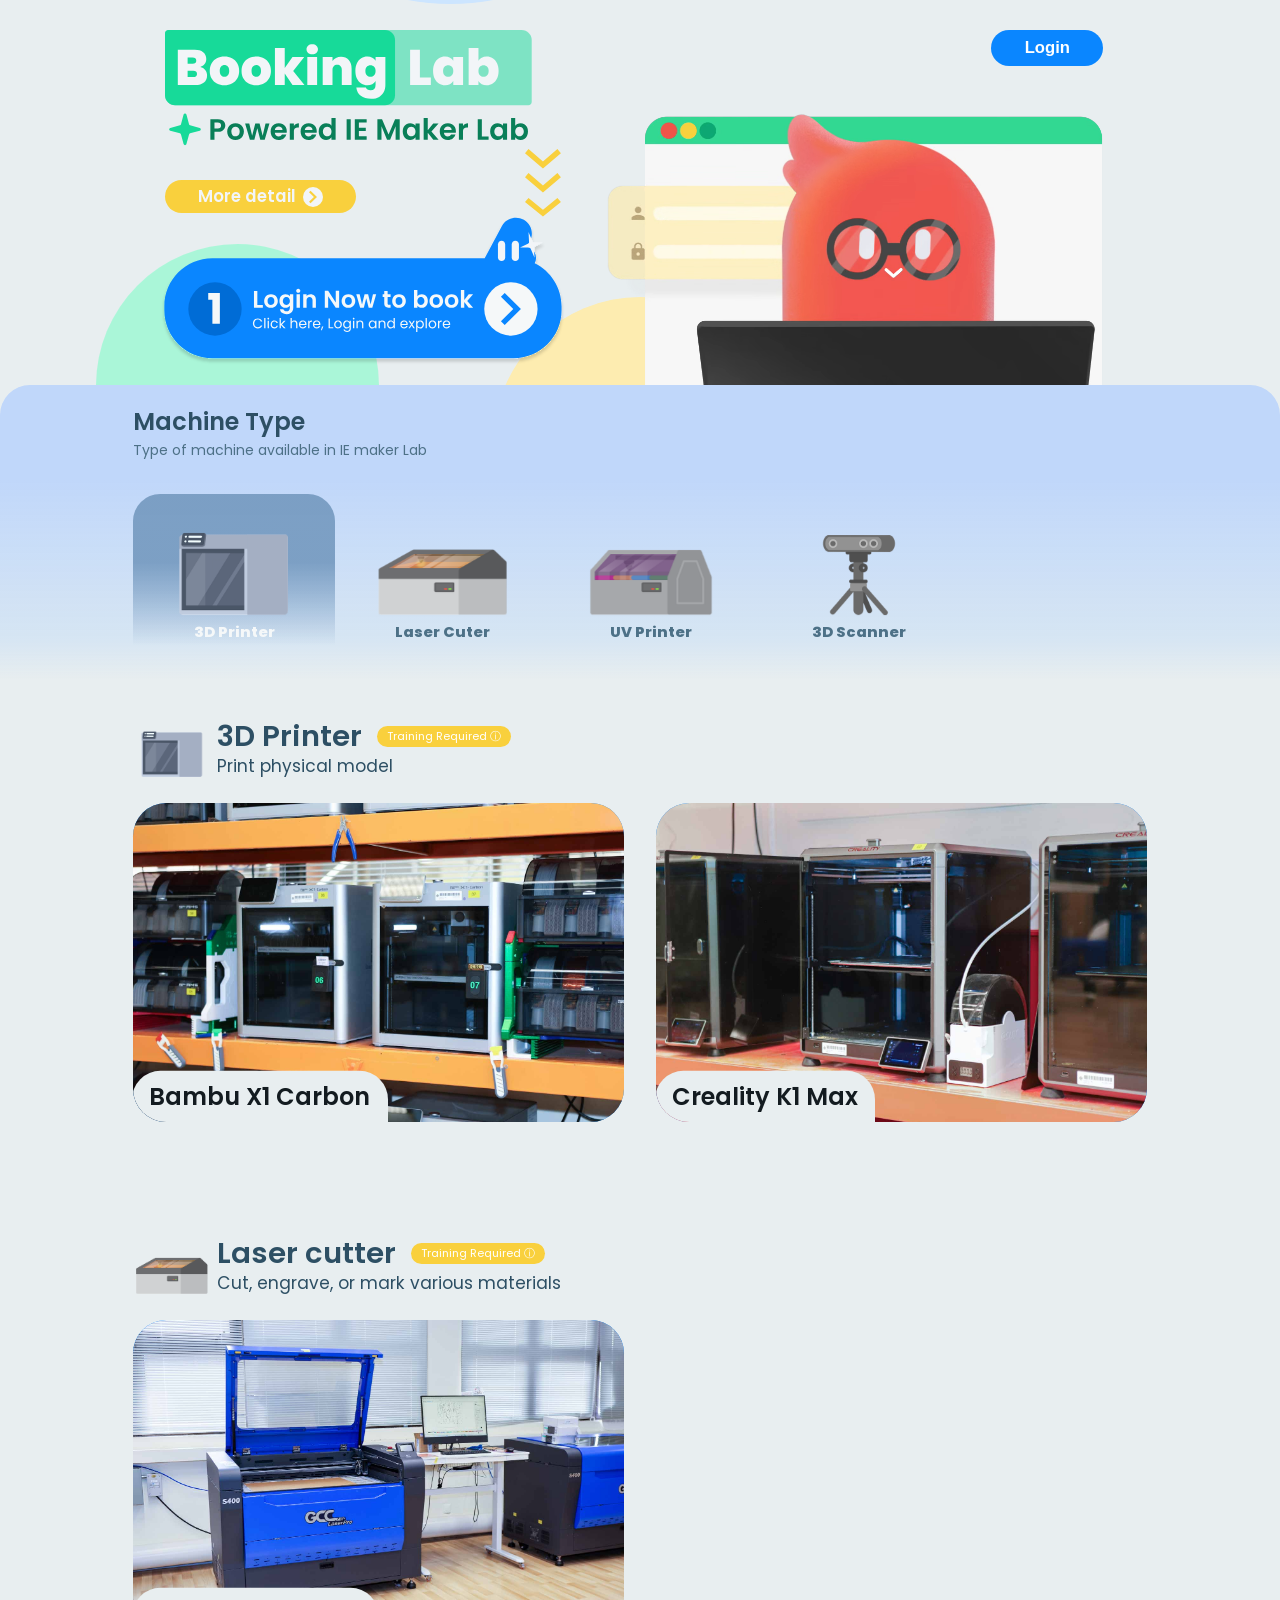
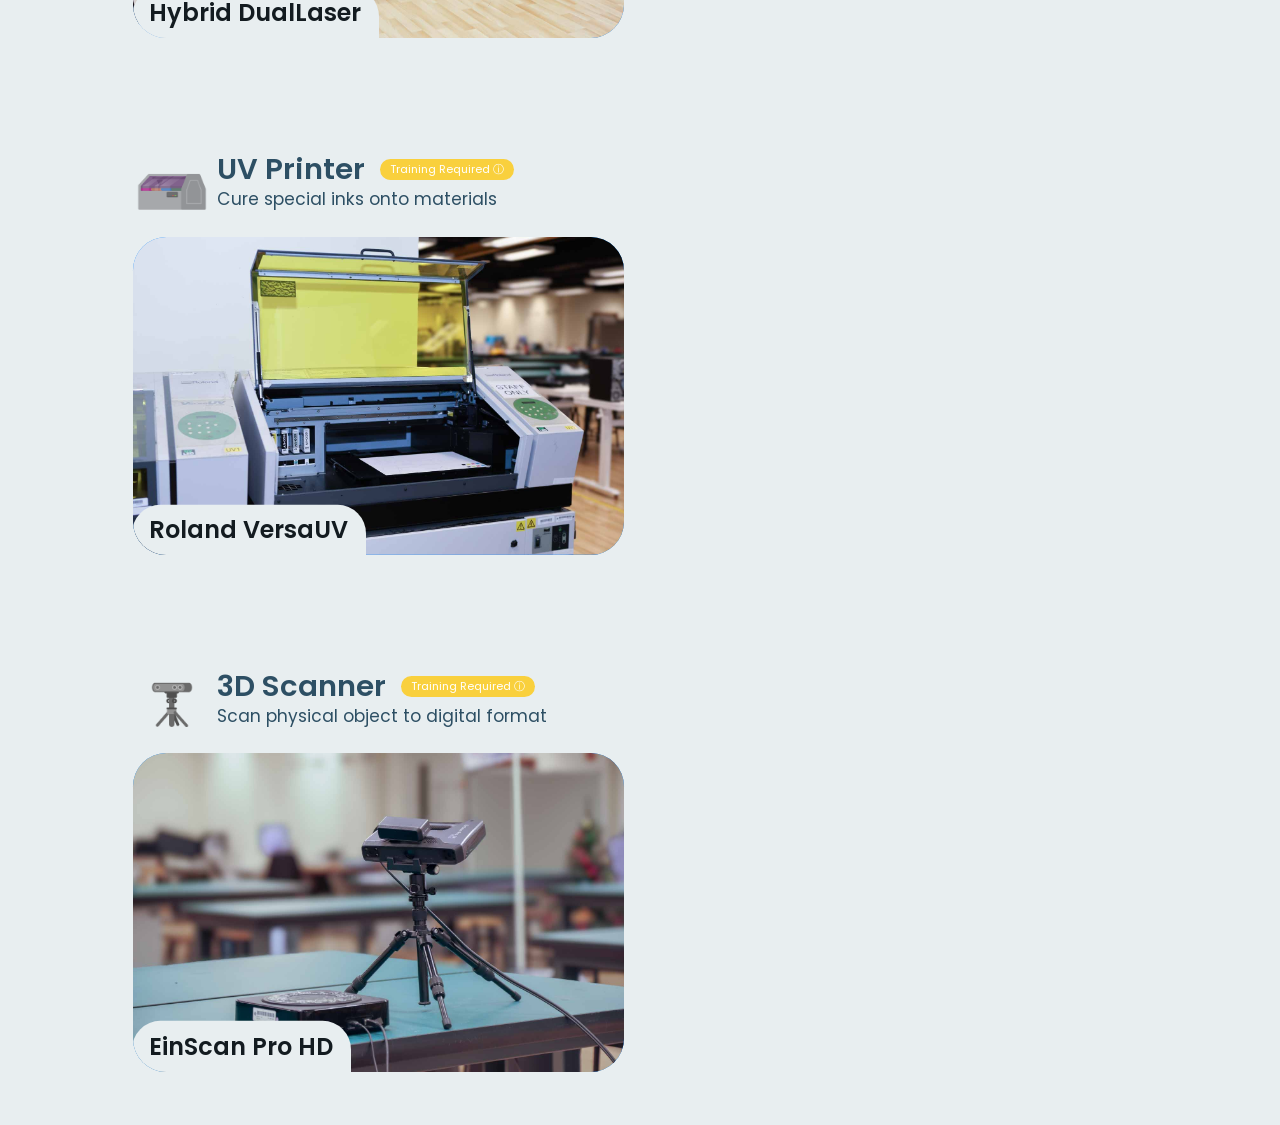
==== commit 4f837f7c: "scroll till top and bottom" ====
--- a/index.html
+++ b/index.html
@@ -423,7 +423,8 @@
       </button>
     </nav>
 
-    <!-- Scrollable body card -->
+    <!-- Scroll viewport: clips + scrolls the card as a whole -->
+    <div class="mpop-scrollport" id="mpopup-scrollport">
     <div class="mpop-card" id="mpopup-card">
 
       <!-- Spec + pic -->
@@ -537,6 +538,7 @@
         <div class="mpop-bottom-spacer"></div>
       </div>
     </div><!-- /.mpop-card -->
+    </div><!-- /.mpop-scrollport -->
 
     <!-- Book Now — not inside card, does not scroll -->
     <div class="mpop-booknow-wrap">
--- a/style.css
+++ b/style.css
@@ -938,6 +938,7 @@
 ================================================ */
 
 .mpop-overlay {
+  --mpop-pad-top: clamp(16px, 2vh, 40px);
   position: fixed;
   inset: 0;
   z-index: 200;
@@ -947,7 +948,7 @@
   display: flex;
   align-items: center;
   justify-content: center;
-  padding: clamp(16px, 2vh, 40px) clamp(12px, 2vw, 40px);
+  padding: var(--mpop-pad-top) clamp(12px, 2vw, 40px) 0;
   opacity: 0;
   pointer-events: none;
   transition: opacity 0.3s ease;
@@ -964,8 +965,7 @@
   position: relative;
   width: calc(497 * var(--u));
   max-width: 100%;
-  height: 88vh;
-  /* overflow visible so mascot can stick outside */
+  height: 100%;
   flex-shrink: 0;
   font-family: 'Poppins', sans-serif;
   transform: translateY(40px) scale(0.95);
@@ -1112,6 +1112,9 @@
 
 .mpop-side-btn:hover { width: calc(42.5 * var(--u)); filter: brightness(1.08); }
 
+/* Tab whose section is currently in view stays extended, like a selected tab */
+.mpop-side-btn.is-active { width: calc(42.5 * var(--u)); }
+
 .mpop-side-icon {
   width: calc(14 * var(--u));
   height: calc(15 * var(--u));
@@ -1130,27 +1133,41 @@
 .mpop-side-btn--hint  { background: #F2685F; }
 .mpop-side-btn--faq   { background: #17DA99; }
 
-/* ---- Main scrollable card (design "Body") ---- */
-.mpop-card {
-  position: absolute;
-  top: calc(42.57 * var(--u));
-  left: calc(35.47 * var(--u));
+/* ---- Scroll viewport: covers the whole wrap so the card can slide up
+   behind the topbar/sidebar (which sit above it on z-index). Topbar,
+   sidebar and book-now all live outside this element, so they never move. ---- */
+.mpop-scrollport {
+  position: absolute;
+  /* reach above the wrap (through the overlay's top padding) so the
+     scrolled card clips at the viewport top, not at the wrap top */
+  top: calc(-1 * var(--mpop-pad-top));
+  left: 0;
   right: 0;
   bottom: 0;
-  background: #E8EEF0;
-  border-radius: 0 calc(70.95 * var(--u)) calc(10.64 * var(--u)) calc(10.64 * var(--u));
-  padding: calc(24.83 * var(--u));
   overflow-y: auto;
   overflow-x: hidden;
   scroll-behavior: smooth;
   scrollbar-width: none;
   -ms-overflow-style: none;
+}
+
+.mpop-scrollport::-webkit-scrollbar { display: none; width: 0; height: 0; }
+
+/* ---- Main card (design "Body") — natural height, grows past the
+   viewport so scrolling moves the whole card, not just its contents ---- */
+.mpop-card {
+  /* offsets replace the old scrollport inset so the card starts below the
+     topbar / right of the sidebar, but can still scroll up past them */
+  margin-top: calc(42.57 * var(--u) + var(--mpop-pad-top));
+  margin-left: calc(35.47 * var(--u));
+  min-height: calc(100% - 42.57 * var(--u) - var(--mpop-pad-top));
+  background: #E8EEF0;
+  border-radius: 0 calc(70.95 * var(--u)) 0 0;
+  padding: calc(24.83 * var(--u));
   display: flex;
   flex-direction: column;
   gap: calc(14.19 * var(--u));
 }
-
-.mpop-card::-webkit-scrollbar { display: none; width: 0; height: 0; }
 
 /* ---- Spec + pic ---- */
 .mpop-hero {
@@ -1845,5 +1862,5 @@
   .mpop-samples-row { flex-wrap: wrap; justify-content: center; }
   .mpop-reminder-row, .mpop-prepare-row { flex-direction: column; }
   .mpop-sidebar { display: none; }
-  .mpop-card { left: 0; border-radius: calc(10.64 * var(--u)) calc(40 * var(--u)) calc(10.64 * var(--u)) calc(10.64 * var(--u)); }
-}
+  .mpop-card { margin-left: 0; border-radius: calc(10.64 * var(--u)) calc(40 * var(--u)) 0 0; }
+}
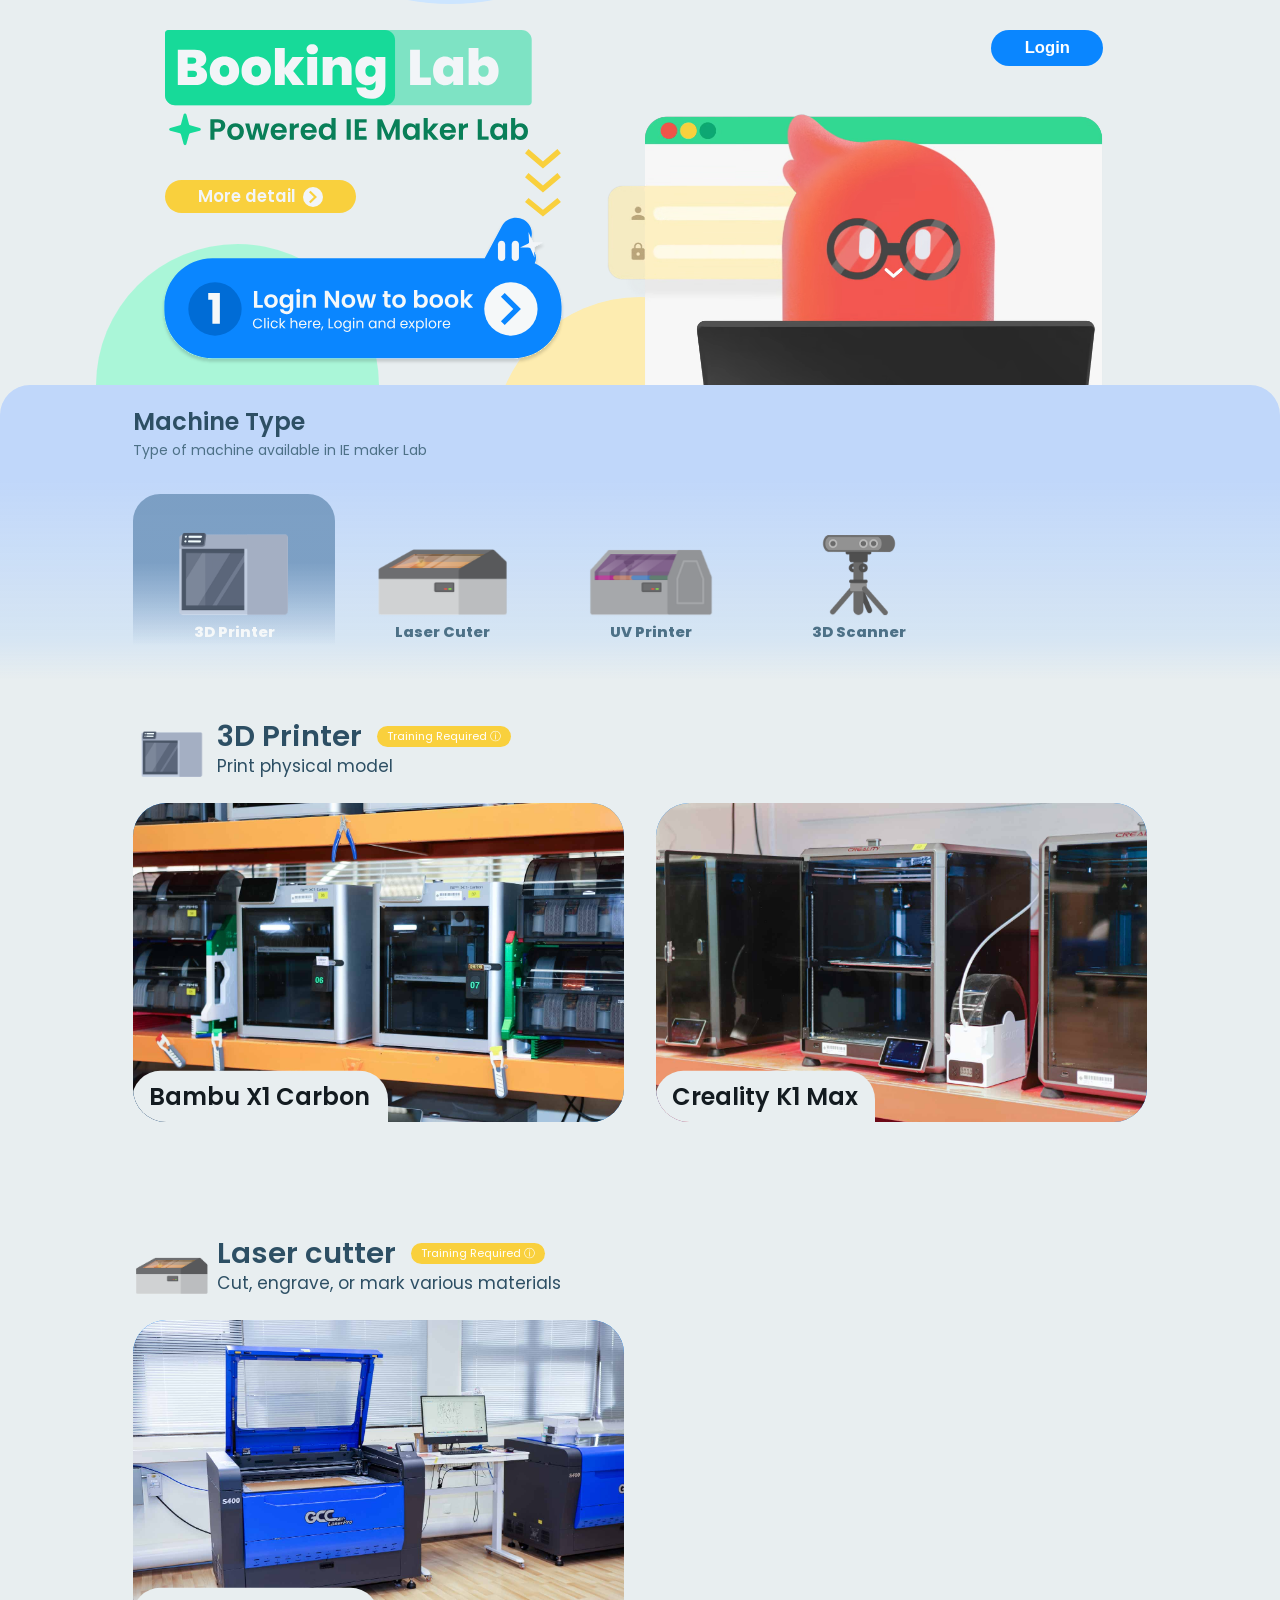
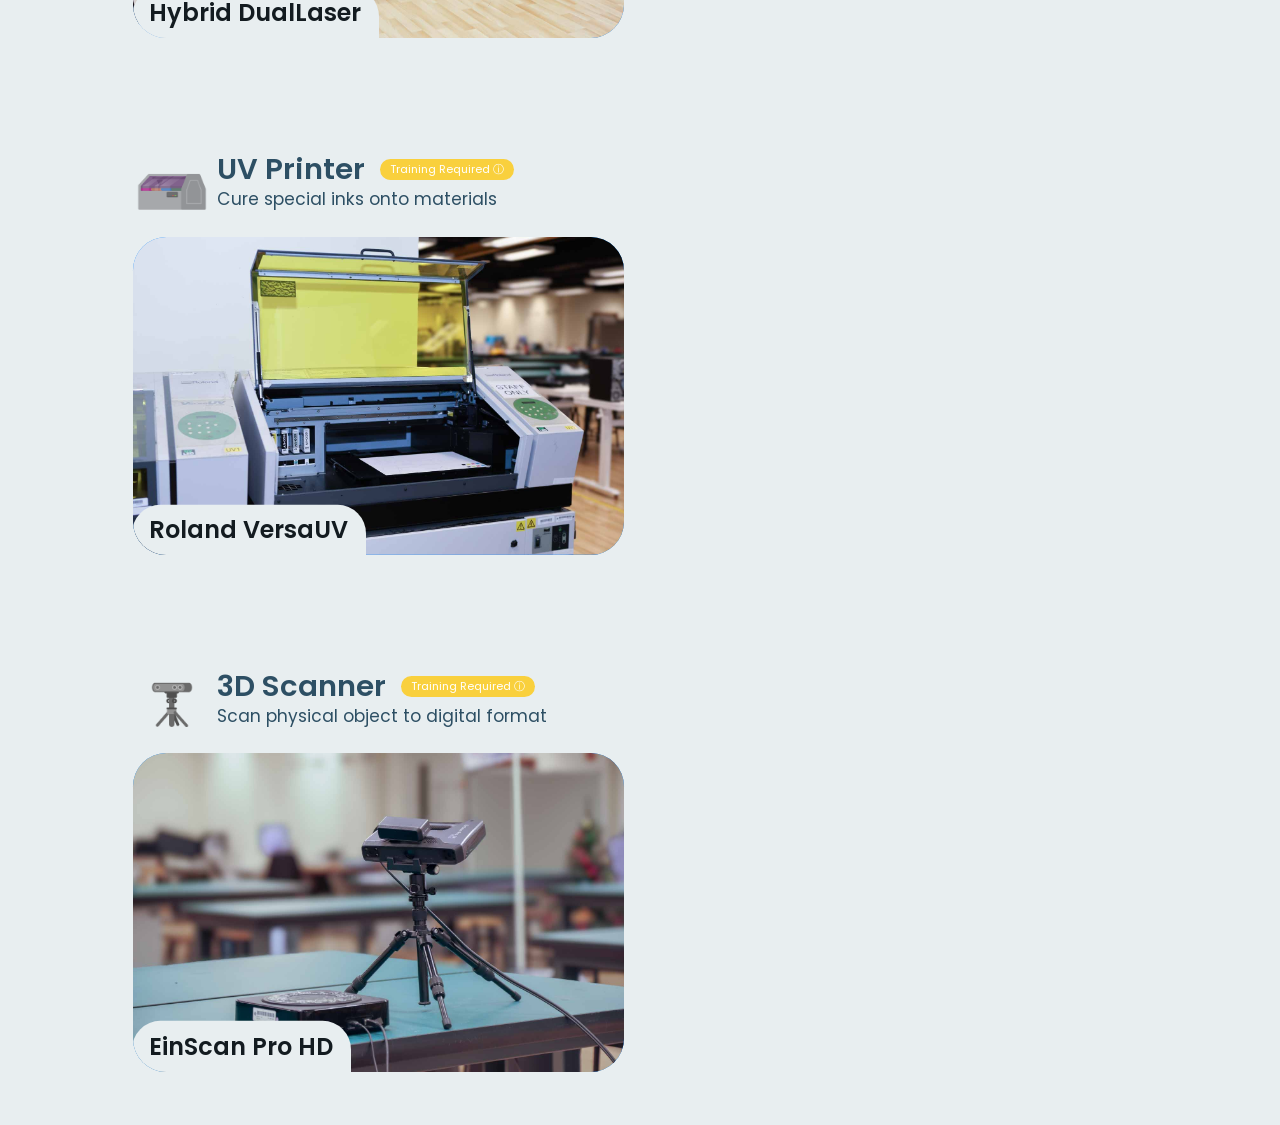
==== commit 25035c65: "further popup fixes" ====
--- a/index.html
+++ b/index.html
@@ -542,7 +542,11 @@
 
     <!-- Book Now — not inside card, does not scroll -->
     <div class="mpop-booknow-wrap">
-      <button class="mpop-booknow" id="mpopup-booknow">Book Now</button>
+      <button class="mpop-booknow" id="mpopup-booknow" aria-label="Book Now">
+        <img class="mpop-booknow__img mpop-booknow__img--book" src="assets/popup/booknow_book.svg" alt="">
+        <img class="mpop-booknow__img mpop-booknow__img--hover" src="assets/popup/booknow_book_hover.svg" alt="">
+        <img class="mpop-booknow__img mpop-booknow__img--login" src="assets/popup/booknow_login.svg" alt="">
+      </button>
     </div>
 
   </div><!-- /.mpop-wrap -->
--- a/style.css
+++ b/style.css
@@ -1163,6 +1163,7 @@
   min-height: calc(100% - 42.57 * var(--u) - var(--mpop-pad-top));
   background: #E8EEF0;
   border-radius: 0 calc(70.95 * var(--u)) 0 0;
+  overflow: clip; /* clip the price badge (and anything else) to the rounded corner */
   padding: calc(24.83 * var(--u));
   display: flex;
   flex-direction: column;
@@ -1811,27 +1812,39 @@
   pointer-events: all;
   position: relative;
   z-index: 1;
-  display: flex;
-  align-items: center;
-  justify-content: center;
-  width: calc(75.56 * var(--u));
-  height: calc(21.6 * var(--u));
-  background: #0A86FF;
-  color: #F5F8F9;
-  font-family: 'Poppins', sans-serif;
-  font-size: calc(10.64 * var(--u));
-  font-weight: 500;
+  display: block;
+  width: calc(75.56 * var(--u));  /* Figma 213x138, x0.3547 */
+  height: calc(48.95 * var(--u));
+  padding: 0;
+  background: none;
   border: none;
-  border-radius: 100px;
   cursor: pointer;
-  letter-spacing: 0.02em;
-  box-shadow: 0 6px 24px rgba(0, 127, 255, 0.42);
-  transition: background 0.2s, box-shadow 0.3s, transform 0.25s ease;
-}
+  transition: transform 0.25s ease;
+  transform-origin: 50% 100%;
+}
+
+.mpop-booknow.is-login {
+  width: calc(98.26 * var(--u));  /* Figma 277x139 */
+  height: calc(49.31 * var(--u));
+}
+
+.mpop-booknow__img {
+  position: absolute;
+  inset: 0;
+  width: 100%;
+  height: 100%;
+  display: none;
+}
+
+.mpop-booknow__img--book { display: block; }
+.mpop-booknow:hover .mpop-booknow__img--book { display: none; }
+.mpop-booknow:hover .mpop-booknow__img--hover { display: block; }
+
+.mpop-booknow.is-login .mpop-booknow__img--book,
+.mpop-booknow.is-login .mpop-booknow__img--hover { display: none; }
+.mpop-booknow.is-login .mpop-booknow__img--login { display: block; }
 
 .mpop-booknow:hover {
-  background: #006CD6;
-  box-shadow: 0 10px 32px rgba(0, 127, 255, 0.56);
   transform: scale(1.06) translateY(-2px);
 }
 
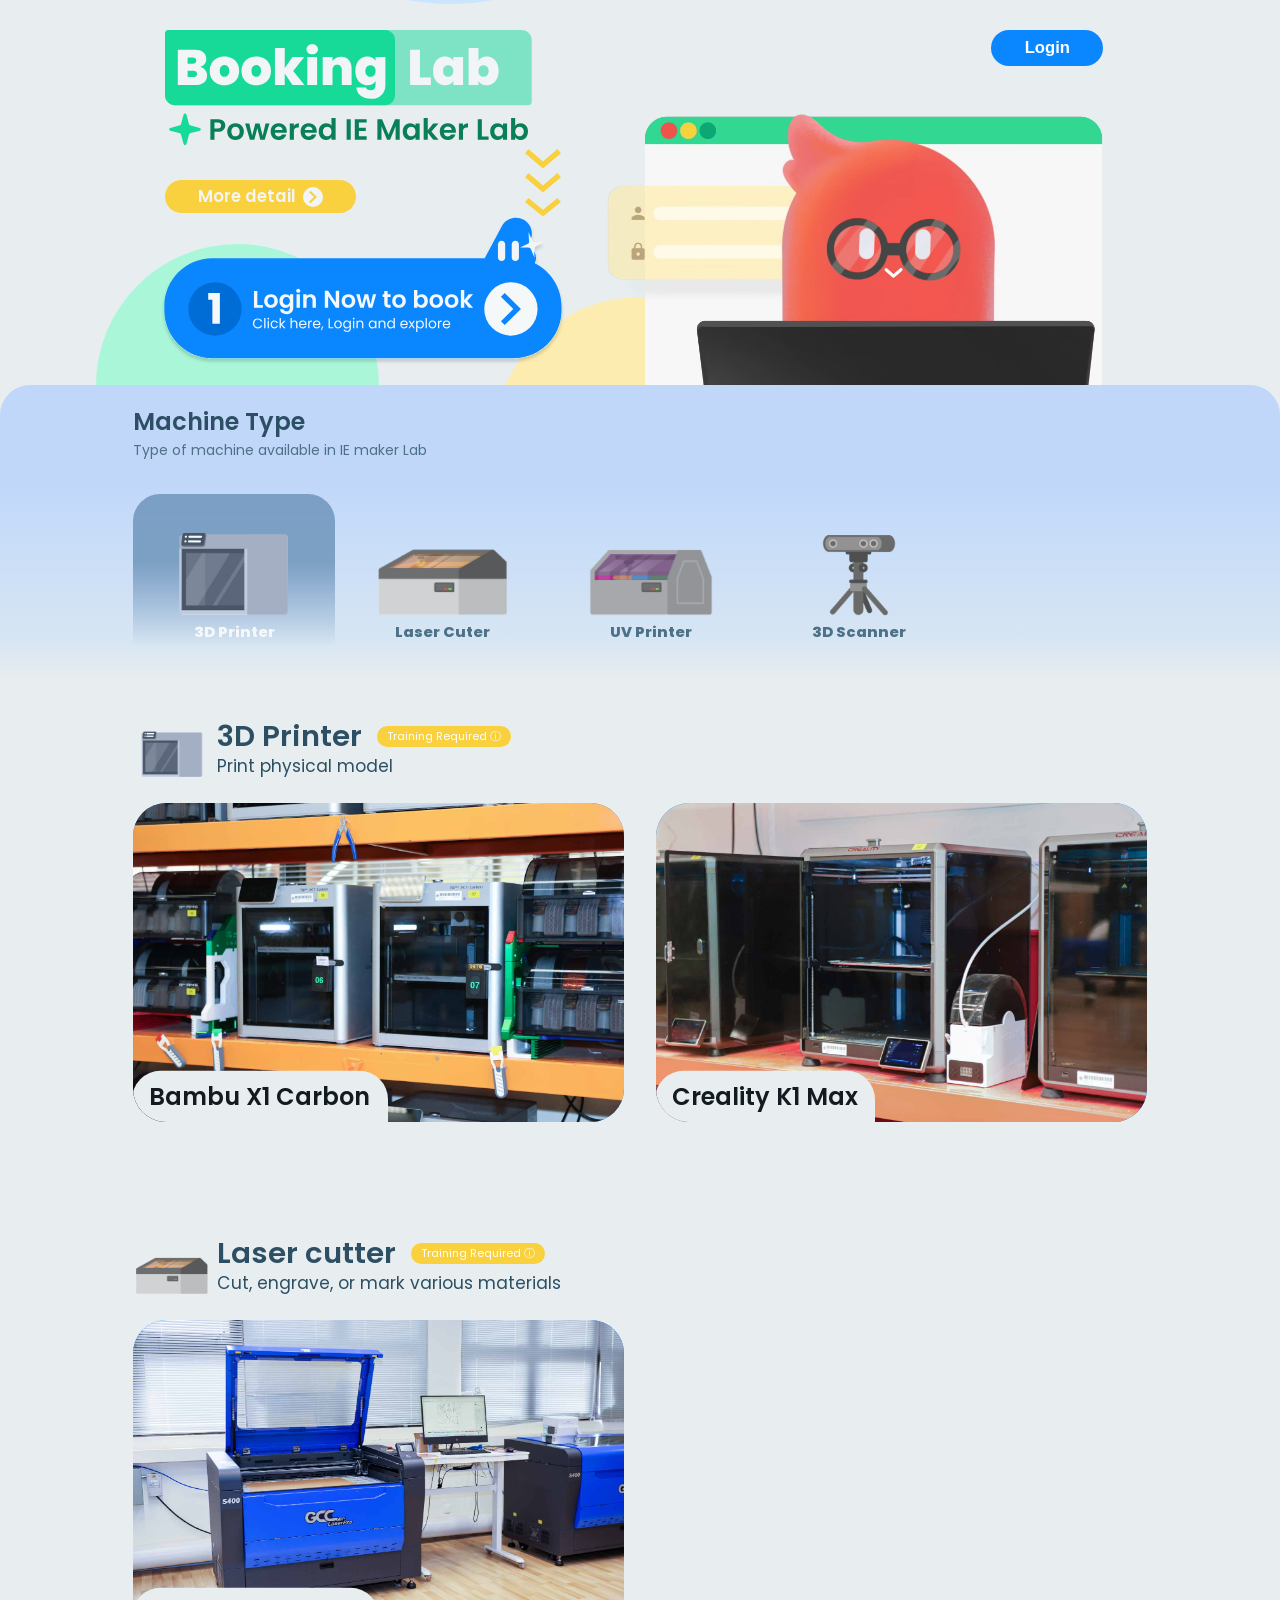
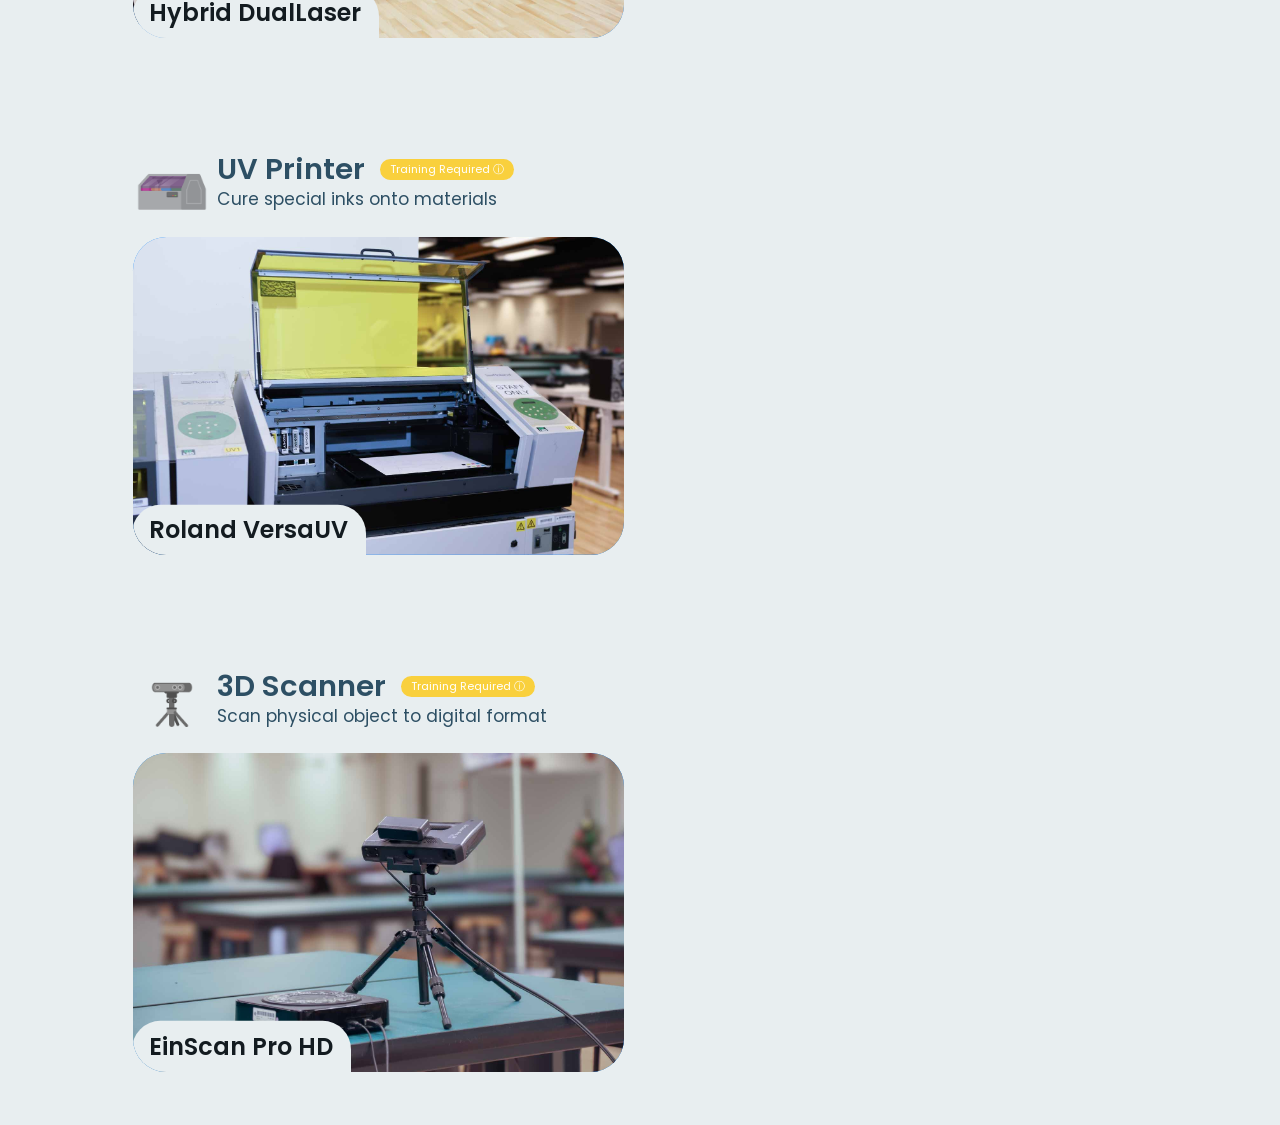
==== commit 8f4cbb6c: "many fixes, multiple tickets, next wednesday bug still unresolved" ====
--- a/index.html
+++ b/index.html
@@ -5,8 +5,9 @@
   <meta name="viewport" content="width=device-width, initial-scale=1.0">
   <title>IC MakerLab – Booking</title>
   <link rel="stylesheet" href="style.css">
+  <link rel="stylesheet" href="booking.css">
   <link rel="preconnect" href="https://fonts.googleapis.com">
-  <link href="https://fonts.googleapis.com/css2?family=Poppins:wght@400;500;600;700;800&display=swap" rel="stylesheet">
+  <link href="https://fonts.googleapis.com/css2?family=Poppins:wght@300;400;500;600;700;800&family=Inter:wght@400;500;600&family=Libre+Barcode+39+Text&family=Libre+Barcode+39+Extended+Text&display=swap" rel="stylesheet">
 </head>
 
 <body>
@@ -90,7 +91,23 @@
         <source src="assets/Video/Dynamic_Info/notLogin_Animation/video_dynamicinfo_1.webm" type="video/webm">
       </video>
     </div>
-    
+
+    <!-- Booked-Section ticket(s): replaces the hero after a booking (booking.js).
+         One .hero-ticket__slide per booking; slides scroll horizontally behind
+         the nav arrow when there is more than one. -->
+    <div class="hero-ticket" id="hero-ticket" aria-hidden="true">
+      <div class="hero-ticket__viewport">
+        <div class="hero-ticket__track" id="hero-ticket-track"></div>
+      </div>
+      <button class="hero-ticket__nav hero-ticket__nav--prev" id="hero-ticket-prev" aria-label="Show previous booking" hidden>
+        <img src="assets/Icon/Arrow/Ticket_swap_left.svg" alt="">
+      </button>
+      <button class="hero-ticket__nav hero-ticket__nav--next" id="hero-ticket-next" aria-label="Show next booking" hidden>
+        <img src="assets/Icon/Arrow/Ticket_swap_right.svg" alt="">
+      </button>
+      <div class="hero-ticket__dots" id="hero-ticket-dots" hidden></div>
+    </div>
+
   </section>
 
   <!-- ===================== MACHINE TYPE NAV ===================== -->
@@ -552,6 +569,276 @@
   </div><!-- /.mpop-wrap -->
 </div>
 
+<!-- ============================================================
+     BOOKING FLOW (Bambu X1) — driven by booking.js / booking.css
+============================================================ -->
+
+<!-- View 1: Pick your time Slot -->
+<div id="bk-select" class="bk-view" aria-hidden="true">
+  <div class="bk-canvas">
+    <button class="bk-back" id="bk-back" aria-label="Back">
+      <img src="assets/Icon/Arrow/Book_back.svg" alt="">
+    </button>
+    <img class="bk-photo" src="assets/booking/booking_photo.jpg" alt="Bambu X1 Carbon printers">
+    <h1 class="bk-title">Pick your time Slot.</h1>
+
+    <div class="bk-controls">
+      <div class="bk-chipgroup">
+        <span class="bk-chip" id="bk-week-chip">Week 1</span>
+        <span class="bk-chip" id="bk-month-chip">Month</span>
+      </div>
+      <button class="bk-viewmonth" id="bk-viewmonth">View Month</button>
+    </div>
+
+    <div class="bk-daybar">
+      <button class="bk-day-arrow bk-day-arrow--left" id="bk-week-prev" aria-label="Previous week">
+        <img class="bk-day-arrow__img bk-day-arrow__img--default" src="assets/Icon/Arrow/Book_date_left.svg" alt="">
+        <img class="bk-day-arrow__img bk-day-arrow__img--hover" src="assets/Icon/Arrow/Book_date_left_hover.svg" alt="">
+      </button>
+      <div class="bk-days" id="bk-days"></div>
+      <button class="bk-day-arrow" id="bk-week-next" aria-label="Next week">
+        <img class="bk-day-arrow__img bk-day-arrow__img--default" src="assets/Icon/Arrow/Book_date_right.svg" alt="">
+        <img class="bk-day-arrow__img bk-day-arrow__img--hover" src="assets/Icon/Arrow/Book_date_right_hover.svg" alt="">
+      </button>
+    </div>
+
+    <div class="bk-slotarea">
+      <div class="bk-selected-card">
+        <img src="assets/booking/slot_sun.svg" alt="">
+        <p class="bk-selected-time" id="bk-selected-time">9:00 - 10:00</p>
+        <p class="bk-selected-dur" id="bk-selected-dur">1 Hours Section</p>
+        <p class="bk-selected-label">Selected Slot</p>
+      </div>
+      <div class="bk-slots" id="bk-slots"></div>
+    </div>
+
+    <div class="bk-ticket">
+      <div class="bk-ticket-head">Booking Section</div>
+      <img class="bk-ticket-printer" src="assets/booking/printer_cutout.png" alt="">
+      <p class="bk-ticket-name" id="bk-ticket-name">Bambu X1 Carbon</p>
+      <div class="bk-ticket-when">
+        <span id="bk-ticket-when">Next Monday</span>
+        <img src="assets/Icon/Arrow/Ticket_deco.svg" alt="">
+      </div>
+      <div class="bk-ticket-meta">
+        <div>
+          <p class="l">Date</p>
+          <p id="bk-ticket-date">December 28</p>
+        </div>
+        <div>
+          <p class="l">Section</p>
+          <p id="bk-ticket-section">9:00 - 12:00 (3 hours)</p>
+        </div>
+      </div>
+      <p class="bk-barcode">IE maker Lab</p>
+    </div>
+
+    <div class="bk-cta">
+      <svg class="bk-cta-mascot" preserveAspectRatio="none" viewBox="0 0 79.7401 118.448" fill="none" xmlns="http://www.w3.org/2000/svg" aria-hidden="true">
+        <path d="M25.7737 10.7539C31.0276 0.666124 43.6313 -3.00617 53.4814 2.68077C63.0366 8.19749 66.3105 20.4157 60.7938 29.971L35.2085 74.286C30.0803 83.1684 18.7955 86.3267 9.80151 81.3969C0.801472 76.4637 -2.60402 65.2409 2.13687 56.1381L25.7737 10.7539Z" fill="currentColor"/>
+        <path d="M46.6598 38.1455C50.648 31.2378 59.4809 28.871 66.3886 32.8592C73.2963 36.8474 75.663 45.6802 71.6749 52.588L37.8211 111.224C33.833 118.132 25.0001 120.499 18.0924 116.511C11.1847 112.522 8.81794 103.69 12.8061 96.7819L46.6598 38.1455Z" fill="currentColor"/>
+        <path d="M56.9265 9.70045C56.9084 8.89084 58.0112 8.63515 58.3512 9.37013L64.189 21.9902C64.3147 22.2618 64.5902 22.4322 64.8894 22.4232L78.9696 22.0011C79.7853 21.9767 80.0437 23.0911 79.3004 23.4281L66.4709 29.2448C66.1984 29.3684 66.0259 29.6427 66.0326 29.9418L66.3436 43.8433C66.3617 44.6529 65.2588 44.9086 64.9188 44.1736L59.081 31.5535C58.9554 31.2819 58.6798 31.1115 58.3807 31.1205L44.3005 31.5426C43.4847 31.567 43.2264 30.4526 43.9697 30.1156L56.7992 24.2989C57.0717 24.1753 57.2442 23.901 57.2375 23.6019L56.9265 9.70045Z" fill="#E8F0F0"/>
+        <path d="M39.782 35.7055C39.782 33.1596 41.8459 31.0957 44.3918 31.0957C46.9377 31.0957 49.0016 33.1596 49.0016 35.7055V48.5106C49.0016 51.0565 46.9377 53.1204 44.3918 53.1204C41.8459 53.1204 39.782 51.0565 39.782 48.5106V35.7055Z" fill="#E8F0F0"/>
+        <path d="M19.2938 35.4494C19.2938 33.0449 21.2431 31.0957 23.6476 31.0957C26.0521 31.0957 28.0013 33.0449 28.0013 35.4494V48.7667C28.0013 51.1712 26.0521 53.1204 23.6476 53.1204C21.2431 53.1204 19.2938 51.1712 19.2938 48.7667V35.4494Z" fill="#E8F0F0"/>
+      </svg>
+      <button class="bk-cta-btn" id="bk-book-btn">Book Section</button>
+    </div>
+  </div>
+
+  <!-- Calendar popup -->
+  <div class="bk-cal-overlay" id="bk-cal-overlay" aria-hidden="true">
+    <div class="bk-cal">
+      <p class="bk-cal-title"><span class="y" id="bk-cal-year">2026</span><span class="m" id="bk-cal-month">December</span></p>
+      <button class="bk-cal-nav" id="bk-cal-prev" aria-label="Previous month">
+        <img src="assets/Icon/Arrow/Calendar_arrow_left.svg" alt="">
+      </button>
+      <button class="bk-cal-nav" id="bk-cal-next" aria-label="Next month">
+        <img src="assets/Icon/Arrow/Calendar_arrow_right.svg" alt="">
+      </button>
+      <button class="bk-cal-close" id="bk-cal-close" aria-label="Close">
+        <svg viewBox="0 0 33 33" fill="none"><path d="M4 4L29 29M29 4L4 29" stroke="#204b66" stroke-width="4.5" stroke-linecap="round"/></svg>
+      </button>
+      <div class="bk-cal-weekdays">
+        <span class="we">Sun</span><span>Mon</span><span>Tue</span><span>Wed</span><span>Thur</span><span>Fri</span><span class="we">Sat</span>
+      </div>
+      <hr class="bk-cal-divider">
+      <div class="bk-cal-grid" id="bk-cal-grid"></div>
+      <button class="bk-cal-confirm" id="bk-cal-confirm">Confirm</button>
+    </div>
+  </div>
+
+  <!-- Confirm Booking ticket (slides in from the left) -->
+  <div class="bk-confirm-overlay" id="bk-confirm-overlay" aria-hidden="true">
+    <div class="bk-confirm">
+      <div class="bk-confirm-circle"></div>
+      <div class="bk-confirm-head">Confirm Booking</div>
+      <img class="bk-confirm-printer" src="assets/booking/printer_cutout.png" alt="">
+      <p class="bk-confirm-name" id="bk-confirm-name">Bambu X1 Carbon</p>
+      <div class="bk-confirm-when">
+        <span id="bk-confirm-when">Next Monday</span>
+        <img src="assets/Icon/Arrow/Ticket_deco.svg" alt="">
+      </div>
+      <div class="bk-confirm-meta">
+        <div>
+          <p class="l">Section</p>
+          <p class="v" id="bk-confirm-section">9:00 - 12:00 (3 hours)</p>
+        </div>
+        <div>
+          <p class="l">Date</p>
+          <p class="v" id="bk-confirm-date">June 16 (Week 6)</p>
+        </div>
+      </div>
+      <div class="bk-safety" id="bk-safety" role="checkbox" aria-checked="false" tabindex="0">
+        <span class="bk-safety-box"></span>
+        <span class="bk-safety-text">I have read and accept the <a href="#" onclick="return false">IC Safety policy</a></span>
+      </div>
+      <div class="bk-confirm-actions">
+        <button class="bk-confirm-btn" id="bk-confirm-btn">Confirm</button>
+        <button class="bk-cancel-btn" id="bk-cancel-btn">Cancel</button>
+      </div>
+    </div>
+  </div>
+</div>
+
+<!-- View 2: post-booking info wizard (3 pages) -->
+<div id="bk-info" class="bk-view" aria-hidden="true">
+  <div class="bk-canvas">
+
+    <!-- Page A: Booked successfully -->
+    <section class="bk-page is-active" id="bk-page-a">
+      <h1 class="bk-info-title">Booked successfully</h1>
+      <button class="bk-skip" id="bk-skip">Skip <img src="assets/Icon/Arrow/Book_Skip.svg" alt=""></button>
+      <div class="bk-card bk-card--machine">
+        <img src="assets/photos/BambuX1_Carbon1.jpg" alt="Bambu X1 Carbon">
+        <div class="bk-card-fade"></div>
+        <p class="bk-card-caption" id="bk-info-machine">Bambu X1 Carbon</p>
+      </div>
+      <div class="bk-card bk-card--venue">
+        <img src="assets/booking/venue_w503.jpg" alt="Venue W503">
+        <div class="bk-card-fade"></div>
+        <p class="bk-card-sub">W503</p>
+        <p class="bk-card-caption">Venue</p>
+      </div>
+      <div class="bk-card bk-card--visit">
+        <p class="h">Visit Date</p>
+        <p class="sub" id="bk-visit-rel">2 Day later</p>
+        <p class="big" id="bk-visit-date">Dec 18 Thursday</p>
+      </div>
+      <div class="bk-card bk-card--session">
+        <p class="h">Session</p>
+        <p class="sub" id="bk-session-total">Total 1 Hours</p>
+        <p class="big" id="bk-session-time">10:00 - 12:00</p>
+      </div>
+    </section>
+
+    <!-- Page B: What to do after booking -->
+    <section class="bk-page" id="bk-page-b">
+      <h1 class="bk-info-title">What to do after booking</h1>
+      <p class="bk-sub-title">Arriving IE Maker Lab</p>
+      <p class="bk-sub-desc"><b>Self Service</b> process of IE Maker Lab</p>
+      <div class="bk-steps">
+        <div class="bk-steps-row">
+          <div class="bk-step">
+            <img class="bg" src="assets/booking/step1.jpg" alt="">
+            <div class="bk-step-shade"></div>
+            <p class="step-n">Step 1</p>
+            <p class="step-h">Pick Machine</p>
+            <p class="step-d">Scan <b>student ID card</b> and choose the available machine</p>
+            <img class="arr" src="assets/booking/arrow_forward.svg" alt="">
+          </div>
+          <div class="bk-step">
+            <img class="bg" src="assets/booking/step2.jpg" alt="">
+            <div class="bk-step-shade"></div>
+            <p class="step-n">Step 2</p>
+            <p class="step-h">Slicing</p>
+            <p class="step-d"><b>Input the file</b> in bambu software and <b>adjust the support and thickness of layer</b></p>
+            <img class="arr" src="assets/booking/arrow_forward.svg" alt="">
+          </div>
+          <div class="bk-step bk-step--round-tr">
+            <img class="bg" src="assets/booking/step3.jpg" alt="">
+            <div class="bk-step-shade"></div>
+            <p class="step-n">Step 3</p>
+            <p class="step-h">Import to Printer</p>
+            <p class="step-d">Input the file into the <b>SD card</b> of machine and start printing</p>
+            <img class="arr arr--down" src="assets/booking/arrow_forward.svg" alt="">
+          </div>
+        </div>
+        <div class="bk-steps-row">
+          <div class="bk-step bk-step--wide">
+            <img class="bg" src="assets/booking/step5.jpg" alt="">
+            <div class="bk-step-shade"></div>
+            <p class="step-n">Step 5</p>
+            <p class="step-h">Pay for service</p>
+            <p class="step-d"><b>Pay at 3/F general office</b> after getting the model</p>
+          </div>
+          <div class="bk-step bk-step--wide bk-step--round-br">
+            <img class="bg" src="assets/booking/step4.jpg" alt="">
+            <div class="bk-step-shade"></div>
+            <p class="step-n">Step 4</p>
+            <p class="step-h">Write Record Paper for record</p>
+            <p class="step-d"><b>Finish the record paper</b> and put it in the box on the machine. Then wait for the model</p>
+            <img class="arr arr--left" src="assets/booking/arrow_forward.svg" alt="">
+          </div>
+        </div>
+      </div>
+      <button class="bk-return" data-goto="a">Return</button>
+    </section>
+
+    <!-- Page C: What to prepare -->
+    <section class="bk-page" id="bk-page-c">
+      <h1 class="bk-info-title bk-info-title--left">What to prepare?</h1>
+      <div class="bk-prepare-row">
+        <div class="bk-prepare-card">
+          <img src="assets/Icon/Machine Feature/STL_file.svg" alt="">
+          <p>STL file</p>
+        </div>
+        <div class="bk-prepare-card">
+          <img src="assets/Icon/Machine Feature/USB.svg" alt="">
+          <p>USB</p>
+        </div>
+        <div class="bk-prepare-card">
+          <img src="assets/Icon/Machine Feature/Cash.svg" alt="">
+          <p>Cash or Octopus Card</p>
+        </div>
+      </div>
+      <hr class="bk-divider">
+      <h2 class="bk-reminder-title">Reminder</h2>
+      <div class="bk-reminder-row">
+        <div class="bk-reminder-card bk-reminder-card--print">
+          <img src="assets/booking/print_setting.jpg" alt="">
+          <div class="bk-reminder-fade"></div>
+          <p class="h">Print Setting</p>
+          <p class="d">The model should be on the printing surface.</p>
+        </div>
+        <div class="bk-reminder-card bk-reminder-card--model">
+          <p class="h">3D model</p>
+          <p class="d">Should be closed surface</p>
+        </div>
+      </div>
+      <button class="bk-return" data-goto="b">Return</button>
+    </section>
+
+    <!-- Shared wizard footer -->
+    <div class="bk-dots">
+      <button class="bk-dot is-active" data-page="a" aria-label="Page 1"></button>
+      <button class="bk-dot" data-page="b" aria-label="Page 2"></button>
+      <button class="bk-dot" data-page="c" aria-label="Page 3"></button>
+    </div>
+    <p class="bk-next-hint" id="bk-next-hint">What to do upon arriving</p>
+    <div class="bk-cta bk-cta--info">
+      <svg class="bk-cta-mascot" preserveAspectRatio="none" viewBox="0 0 79.7401 118.448" fill="none" xmlns="http://www.w3.org/2000/svg" aria-hidden="true">
+        <path d="M25.7737 10.7539C31.0276 0.666124 43.6313 -3.00617 53.4814 2.68077C63.0366 8.19749 66.3105 20.4157 60.7938 29.971L35.2085 74.286C30.0803 83.1684 18.7955 86.3267 9.80151 81.3969C0.801472 76.4637 -2.60402 65.2409 2.13687 56.1381L25.7737 10.7539Z" fill="currentColor"/>
+        <path d="M46.6598 38.1455C50.648 31.2378 59.4809 28.871 66.3886 32.8592C73.2963 36.8474 75.663 45.6802 71.6749 52.588L37.8211 111.224C33.833 118.132 25.0001 120.499 18.0924 116.511C11.1847 112.522 8.81794 103.69 12.8061 96.7819L46.6598 38.1455Z" fill="currentColor"/>
+        <path d="M56.9265 9.70045C56.9084 8.89084 58.0112 8.63515 58.3512 9.37013L64.189 21.9902C64.3147 22.2618 64.5902 22.4322 64.8894 22.4232L78.9696 22.0011C79.7853 21.9767 80.0437 23.0911 79.3004 23.4281L66.4709 29.2448C66.1984 29.3684 66.0259 29.6427 66.0326 29.9418L66.3436 43.8433C66.3617 44.6529 65.2588 44.9086 64.9188 44.1736L59.081 31.5535C58.9554 31.2819 58.6798 31.1115 58.3807 31.1205L44.3005 31.5426C43.4847 31.567 43.2264 30.4526 43.9697 30.1156L56.7992 24.2989C57.0717 24.1753 57.2442 23.901 57.2375 23.6019L56.9265 9.70045Z" fill="#E8F0F0"/>
+        <path d="M39.782 35.7055C39.782 33.1596 41.8459 31.0957 44.3918 31.0957C46.9377 31.0957 49.0016 33.1596 49.0016 35.7055V48.5106C49.0016 51.0565 46.9377 53.1204 44.3918 53.1204C41.8459 53.1204 39.782 51.0565 39.782 48.5106V35.7055Z" fill="#E8F0F0"/>
+        <path d="M19.2938 35.4494C19.2938 33.0449 21.2431 31.0957 23.6476 31.0957C26.0521 31.0957 28.0013 33.0449 28.0013 35.4494V48.7667C28.0013 51.1712 26.0521 53.1204 23.6476 53.1204C21.2431 53.1204 19.2938 51.1712 19.2938 48.7667V35.4494Z" fill="#E8F0F0"/>
+      </svg>
+      <button class="bk-cta-btn" id="bk-continue">Continue</button>
+    </div>
+  </div>
+</div>
+
 <script src="main.js"></script>
+<script src="booking.js"></script>
 </body>
 </html>
--- a/booking.css
+++ b/booking.css
@@ -0,0 +1,1183 @@
+/* ============================================================
+   BOOKING FLOW (Bambu X1) — see CLAUDE.md "Booking flow" section
+   Unit convention: 1 Figma design px = var(--bk).
+   Design canvas: 1728 wide; view canvases are 1728 x 1000
+   (Figma frame minus the 95px browser-chrome topbar).
+============================================================ */
+
+.bk-view {
+  position: fixed;
+  inset: 0;
+  z-index: 300;
+  background: #e8eef0;
+  display: none;
+  overflow: auto;
+  --bk: min(calc(100vw / 1728), calc(100vh / 1030));
+}
+.bk-view.is-open { display: flex; }
+
+.bk-canvas {
+  position: relative;
+  width: calc(1728 * var(--bk));
+  height: calc(1000 * var(--bk));
+  margin: auto;
+  flex: 0 0 auto;
+  font-family: 'Poppins', sans-serif;
+}
+
+/* ---------- Select Section page ---------- */
+
+.bk-back {
+  position: absolute;
+  left: calc(58 * var(--bk));
+  top: calc(68 * var(--bk));
+  width: calc(161 * var(--bk));
+  height: calc(61 * var(--bk));
+  background: #0a86ff;
+  border: none;
+  border-radius: calc(50 * var(--bk));
+  cursor: pointer;
+  display: flex;
+  align-items: center;
+  justify-content: center;
+  z-index: 3;
+  transition: background .2s;
+}
+.bk-back:hover { background: #0069d4; }
+.bk-back img { height: calc(31 * var(--bk)); }
+
+.bk-photo {
+  position: absolute;
+  left: calc(-68 * var(--bk));
+  top: calc(68 * var(--bk));
+  width: calc(840 * var(--bk));
+  height: calc(634 * var(--bk));
+  object-fit: cover;
+  border-radius: 0 calc(37 * var(--bk)) calc(37 * var(--bk)) 0;
+}
+
+.bk-title {
+  position: absolute;
+  left: calc(1090 * var(--bk));
+  top: calc(58 * var(--bk));
+  transform: translateX(-50%);
+  font-size: calc(47 * var(--bk));
+  font-weight: 600;
+  color: #4d7187;
+  white-space: nowrap;
+  margin: 0;
+}
+
+.bk-controls {
+  position: absolute;
+  left: calc(863 * var(--bk));
+  top: calc(150 * var(--bk));
+  width: calc(800 * var(--bk));
+  display: flex;
+  align-items: center;
+  justify-content: space-between;
+}
+.bk-chipgroup { display: flex; gap: calc(10 * var(--bk)); }
+.bk-chip {
+  background: #fff;
+  border-radius: calc(10 * var(--bk));
+  height: calc(38 * var(--bk));
+  display: flex;
+  align-items: center;
+  justify-content: center;
+  padding: 0 calc(24 * var(--bk));
+  font-size: calc(16 * var(--bk));
+  font-weight: 500;
+  color: #4d7187;
+}
+.bk-viewmonth {
+  background: #6fa9e4;
+  color: #fff;
+  border: none;
+  border-radius: calc(50 * var(--bk));
+  height: calc(38 * var(--bk));
+  padding: 0 calc(21 * var(--bk));
+  font-family: inherit;
+  font-size: calc(15 * var(--bk));
+  cursor: pointer;
+  transition: background .2s;
+}
+.bk-viewmonth:hover { background: #589ce0; }
+
+/* Day-of-week strip */
+.bk-daybar {
+  position: absolute;
+  left: calc(863 * var(--bk));
+  top: calc(208 * var(--bk));
+  width: calc(865 * var(--bk));
+  height: calc(130 * var(--bk));
+  background: #fff;
+  border-radius: calc(50 * var(--bk)) calc(10 * var(--bk)) calc(10 * var(--bk)) calc(10 * var(--bk));
+  display: flex;
+  align-items: center;
+  gap: calc(16 * var(--bk));
+  padding: 0 calc(32 * var(--bk));
+}
+.bk-day-arrow {
+  position: relative;
+  background: none;
+  border: none;
+  cursor: pointer;
+  padding: 0;
+  display: flex;
+  align-items: center;
+  transition: transform .12s cubic-bezier(.34, 1.56, .64, 1);
+}
+.bk-day-arrow__img { height: calc(52 * var(--bk)); transition: opacity .15s; }
+.bk-day-arrow__img--default { position: relative; }
+.bk-day-arrow__img--hover { position: absolute; left: 0; top: 0; opacity: 0; }
+.bk-day-arrow:not(:disabled):hover .bk-day-arrow__img--default { opacity: 0; }
+.bk-day-arrow:not(:disabled):hover .bk-day-arrow__img--hover { opacity: 1; }
+.bk-day-arrow:not(:disabled):hover { transform: scale(1.08); }
+.bk-day-arrow:not(:disabled):active { transform: scale(0.97); }
+.bk-day-arrow:disabled { opacity: .3; cursor: default; }
+.bk-days { display: flex; gap: calc(16 * var(--bk)); align-items: center; }
+.bk-day {
+  width: calc(80 * var(--bk));
+  height: calc(95 * var(--bk));
+  background: #dee9f5;
+  border: none;
+  border-radius: calc(12 * var(--bk));
+  font-family: inherit;
+  font-weight: 600;
+  color: #4d7187;
+  cursor: pointer;
+  display: flex;
+  flex-direction: column;
+  align-items: center;
+  justify-content: center;
+  gap: calc(6 * var(--bk));
+  transition: height .15s, background .12s ease-out, color .12s ease-out, transform .12s cubic-bezier(.34, 1.56, .64, 1);
+}
+.bk-day .dow { font-size: calc(17 * var(--bk)); }
+.bk-day .num { font-size: calc(21 * var(--bk)); }
+.bk-day.is-today { color: #6fa9e4; }
+.bk-day:not(:disabled):hover {
+  background: #6fa9e4;
+  color: #fff;
+  transform: scale(1.08);
+}
+.bk-day:not(:disabled):active {
+  background: #4d84b8;
+  color: #fff;
+  transform: scale(0.97);
+}
+.bk-day.is-selected {
+  background: #6fa9e4;
+  color: #fff;
+  height: calc(130 * var(--bk));
+  border-radius: calc(10 * var(--bk));
+  font-weight: 700;
+}
+.bk-day:disabled {
+  background: #fbfbfb;
+  color: #cfcfcf;
+  cursor: default;
+}
+
+/* Slots */
+.bk-slotarea {
+  position: absolute;
+  left: calc(864 * var(--bk));
+  top: calc(368 * var(--bk));
+  width: calc(799 * var(--bk));
+  height: calc(456 * var(--bk));
+  display: flex;
+  justify-content: space-between;
+}
+.bk-selected-card {
+  width: calc(393 * var(--bk));
+  height: calc(456 * var(--bk));
+  background: #fff;
+  border-radius: calc(10 * var(--bk)) calc(10 * var(--bk)) calc(10 * var(--bk)) calc(50 * var(--bk));
+  display: flex;
+  flex-direction: column;
+  align-items: center;
+  justify-content: center;
+  gap: calc(4 * var(--bk));
+  color: #4d7187;
+  text-align: center;
+}
+.bk-selected-card img { width: calc(56 * var(--bk)); height: calc(56 * var(--bk)); margin-bottom: calc(10 * var(--bk)); }
+.bk-selected-card p { margin: 0; }
+.bk-selected-time { font-size: calc(30 * var(--bk)); font-weight: 600; }
+.bk-selected-dur { font-size: calc(18 * var(--bk)); }
+.bk-selected-label { font-size: calc(25 * var(--bk)); font-weight: 500; margin-top: calc(22 * var(--bk)) !important; }
+
+.bk-slots {
+  width: calc(383 * var(--bk));
+  display: flex;
+  flex-direction: column;
+  justify-content: space-between;
+}
+.bk-slot {
+  height: calc(65 * var(--bk));
+  background: #fff;
+  border: none;
+  border-radius: calc(10 * var(--bk));
+  font-family: inherit;
+  font-weight: 600;
+  color: #4d7187;
+  cursor: pointer;
+  display: flex;
+  align-items: center;
+  justify-content: center;
+  gap: calc(7 * var(--bk));
+  transition: background .15s, color .15s, transform .12s cubic-bezier(.34, 1.56, .64, 1);
+}
+.bk-slot:last-child { border-bottom-right-radius: calc(50 * var(--bk)); }
+.bk-slot .t { font-size: calc(24.6 * var(--bk)); }
+.bk-slot .d { font-size: calc(12.5 * var(--bk)); }
+.bk-slot:not(:disabled):hover { background: #6fa9e4; color: #fff; transform: scale(1.05); }
+.bk-slot:not(:disabled):active { transform: scale(0.97); }
+.bk-slot.is-selected { background: #6fa9e4; color: #fff; }
+.bk-slot.is-selected:hover { background: #6fa9e4; }
+.bk-slot:disabled { background: #fbfbfb; color: #cfcfcf; cursor: default; }
+
+/* Small ticket (bottom-left preview) */
+.bk-ticket {
+  position: absolute;
+  left: 0;
+  top: calc(645 * var(--bk));
+  width: calc(815 * var(--bk));
+  height: calc(315 * var(--bk));
+  background: #fff;
+  border-radius: 0 calc(37 * var(--bk)) calc(37 * var(--bk)) 0;
+  overflow: hidden;
+}
+.bk-ticket-head {
+  position: absolute;
+  inset: 0 0 auto 0;
+  height: calc(61 * var(--bk));
+  background: #6fa9e4;
+  color: #fff;
+  font-size: calc(33 * var(--bk));
+  font-weight: 500;
+  display: flex;
+  align-items: center;
+  padding-left: calc(66 * var(--bk));
+}
+.bk-ticket-printer {
+  position: absolute;
+  left: calc(43 * var(--bk));
+  top: calc(87 * var(--bk));
+  width: calc(246 * var(--bk));
+  height: calc(211 * var(--bk));
+  object-fit: contain;
+  z-index: 2;
+}
+.bk-ticket-name {
+  position: absolute;
+  left: calc(325 * var(--bk));
+  top: calc(72 * var(--bk));
+  margin: 0;
+  font-size: calc(43.5 * var(--bk));
+  font-weight: 500;
+  color: #6fa9e4;
+  white-space: nowrap;
+}
+.bk-ticket-when {
+  position: absolute;
+  left: 0;
+  top: calc(140 * var(--bk));
+  height: calc(38 * var(--bk));
+  background: #589ce0;
+  border-radius: 0 calc(50 * var(--bk)) calc(50 * var(--bk)) 0;
+  display: flex;
+  align-items: center;
+  gap: calc(8 * var(--bk));
+  padding: 0 calc(22 * var(--bk)) 0 calc(325 * var(--bk));
+  color: #fff;
+  font-size: calc(25 * var(--bk));
+  font-weight: 500;
+  white-space: nowrap;
+  z-index: 1;
+}
+.bk-ticket-when img { width: calc(22 * var(--bk)); }
+.bk-ticket-meta {
+  position: absolute;
+  left: calc(325 * var(--bk));
+  top: calc(208 * var(--bk));
+  display: flex;
+  gap: calc(56 * var(--bk));
+  color: #035ab0;
+}
+.bk-ticket-meta p { margin: 0; font-size: calc(20 * var(--bk)); white-space: nowrap; }
+.bk-ticket-meta .l { font-weight: 500; }
+
+.bk-barcode {
+  position: absolute;
+  left: calc(686 * var(--bk));
+  top: calc(170 * var(--bk));
+  width: calc(203 * var(--bk));
+  height: calc(33 * var(--bk));
+  transform: rotate(-90deg);
+  font-family: 'Libre Barcode 39 Extended Text', cursive;
+  font-size: calc(22 * var(--bk));
+  color: #4f89c3;
+  opacity: .5;
+  text-align: center;
+  margin: 0;
+  line-height: calc(33 * var(--bk));
+}
+
+/* Big CTA button with mascot (shared: Book Section / Continue) */
+.bk-cta {
+  position: absolute;
+  left: calc(862 * var(--bk));
+  top: calc(824 * var(--bk));
+  width: calc(805 * var(--bk));
+  height: calc(135 * var(--bk));
+}
+.bk-cta-mascot {
+  position: absolute;
+  left: calc(714 * var(--bk));
+  top: calc(-15 * var(--bk));
+  width: calc(91 * var(--bk));
+  height: calc(131 * var(--bk));
+  color: #007fff;
+  pointer-events: none;
+  z-index: 0;
+  transition: color .2s;
+}
+.bk-cta:hover .bk-cta-mascot { color: #0069d4; }
+.bk-cta-btn {
+  position: absolute;
+  left: 0;
+  top: calc(50 * var(--bk));
+  width: calc(800 * var(--bk));
+  height: calc(85 * var(--bk));
+  background: #007fff;
+  color: #fff;
+  border: none;
+  border-radius: calc(50 * var(--bk));
+  font-family: inherit;
+  font-size: calc(35 * var(--bk));
+  font-weight: 600;
+  cursor: pointer;
+  transition: background .2s;
+  z-index: 1;
+}
+.bk-cta-btn:hover { background: #0069d4; }
+
+/* Info wizard variant (smaller text, wider) */
+.bk-cta--info { left: calc(744 * var(--bk)); top: calc(842 * var(--bk)); width: calc(895 * var(--bk)); height: calc(131 * var(--bk)); }
+.bk-cta--info .bk-cta-mascot { left: calc(804 * var(--bk)); }
+.bk-cta--info .bk-cta-btn {
+  top: calc(56 * var(--bk));
+  width: calc(875 * var(--bk));
+  height: calc(74 * var(--bk));
+  font-size: calc(25.5 * var(--bk));
+  border-radius: calc(141 * var(--bk));
+}
+
+/* ---------- Calendar popup ---------- */
+
+.bk-cal-overlay, .bk-confirm-overlay {
+  position: fixed;
+  inset: 0;
+  z-index: 320;
+  background: rgba(45, 79, 100, 0.60);
+  backdrop-filter: blur(6px);
+  -webkit-backdrop-filter: blur(6px);
+  display: flex;
+  align-items: center;
+  justify-content: center;
+  opacity: 0;
+  pointer-events: none;
+  transition: opacity .3s;
+  --bk: min(calc(100vw / 1728), calc(100vh / 1030));
+  font-family: 'Poppins', sans-serif;
+}
+.bk-cal-overlay.is-open, .bk-confirm-overlay.is-open { opacity: 1; pointer-events: auto; }
+
+.bk-cal {
+  position: relative;
+  width: calc(822 * var(--bk));
+  height: calc(675 * var(--bk));
+  background: #e8eef0;
+  border-radius: calc(50 * var(--bk));
+  transform: scale(.94);
+  transition: transform .3s;
+  font-family: 'Inter', 'Poppins', sans-serif;
+}
+.bk-cal-overlay.is-open .bk-cal { transform: scale(1); }
+
+.bk-cal-title {
+  position: absolute;
+  top: calc(46 * var(--bk));
+  left: 50%;
+  transform: translateX(-50%);
+  margin: 0;
+  font-size: calc(39.6 * var(--bk));
+  color: #204b66;
+  white-space: nowrap;
+}
+.bk-cal-title .y { font-weight: 500; margin-right: calc(14 * var(--bk)); }
+.bk-cal-title .m { font-weight: 600; }
+.bk-cal-nav {
+  position: absolute;
+  top: calc(55 * var(--bk));
+  background: none;
+  border: none;
+  cursor: pointer;
+  padding: 0;
+}
+.bk-cal-nav img { width: calc(29 * var(--bk)); display: block; }
+.bk-cal-nav:disabled { opacity: .3; cursor: default; }
+#bk-cal-prev { left: calc(161 * var(--bk)); }
+#bk-cal-next { right: calc(161 * var(--bk)); }
+.bk-cal-close {
+  position: absolute;
+  top: calc(50 * var(--bk));
+  right: calc(50 * var(--bk));
+  width: calc(33 * var(--bk));
+  height: calc(33 * var(--bk));
+  background: none;
+  border: none;
+  cursor: pointer;
+  padding: 0;
+}
+.bk-cal-close svg { width: 100%; height: 100%; display: block; }
+
+.bk-cal-weekdays {
+  position: absolute;
+  top: calc(126 * var(--bk));
+  left: 50%;
+  transform: translateX(-50%);
+  display: grid;
+  grid-template-columns: repeat(7, calc(54 * var(--bk)));
+  column-gap: calc(30 * var(--bk));
+  text-align: center;
+  font-size: calc(20 * var(--bk));
+  color: #4d7187;
+}
+.bk-cal-weekdays .we { color: #6fa9e4; }
+
+.bk-cal-divider {
+  position: absolute;
+  top: calc(175 * var(--bk));
+  left: 50%;
+  transform: translateX(-50%);
+  width: calc(589 * var(--bk));
+  border: none;
+  border-top: 1px solid rgba(77, 113, 135, .35);
+  margin: 0;
+}
+
+.bk-cal-grid {
+  position: absolute;
+  top: calc(192 * var(--bk));
+  left: 50%;
+  transform: translateX(-50%);
+  display: grid;
+  grid-template-columns: repeat(7, calc(54 * var(--bk)));
+  column-gap: calc(30 * var(--bk));
+  row-gap: calc(11 * var(--bk));
+}
+.bk-cal-day {
+  height: calc(50 * var(--bk));
+  background: #fff;
+  border: none;
+  border-radius: calc(3 * var(--bk));
+  font-family: inherit;
+  font-size: calc(20 * var(--bk));
+  color: #4d7187;
+  cursor: pointer;
+  transition: background .15s;
+}
+.bk-cal-day:not(:disabled):hover { background: #dee9f5; }
+.bk-cal-day.is-we { background: #fbfbfb; color: #6fa9e4; opacity: .7; }
+.bk-cal-day:disabled { background: #fbfbfb; color: #cfcfcf; opacity: .7; cursor: default; }
+.bk-cal-day.is-selected { background: #6fa9e4; color: #fff; font-weight: 600; opacity: 1; }
+.bk-cal-day.is-selected:hover { background: #6fa9e4; }
+
+.bk-cal-confirm {
+  position: absolute;
+  bottom: calc(28 * var(--bk));
+  left: 50%;
+  transform: translateX(-50%);
+  width: calc(589 * var(--bk));
+  height: calc(67 * var(--bk));
+  background: #6fa9e4;
+  color: #fff;
+  border: none;
+  border-radius: calc(50 * var(--bk));
+  font-family: 'Poppins', sans-serif;
+  font-size: calc(28.5 * var(--bk));
+  font-weight: 500;
+  cursor: pointer;
+  transition: background .2s;
+}
+.bk-cal-confirm:hover { background: #589ce0; }
+
+/* ---------- Confirm Booking ticket ---------- */
+
+.bk-confirm {
+  position: relative;
+  width: calc(1276 * var(--bk));
+  height: calc(584 * var(--bk));
+  border-radius: calc(50 * var(--bk));
+  overflow: hidden;
+  background: url('assets/booking/ticket_shape_confirm.svg') no-repeat 0 0;
+  background-size: calc(1401 * var(--bk)) calc(603 * var(--bk));
+  transform: translateX(-120vw);
+  transition: transform .55s cubic-bezier(.2, .8, .25, 1);
+}
+.bk-confirm-overlay.is-open .bk-confirm { transform: translateX(0); }
+
+.bk-confirm-circle {
+  position: absolute;
+  left: calc(923 * var(--bk));
+  top: calc(352 * var(--bk));
+  width: calc(381 * var(--bk));
+  height: calc(381 * var(--bk));
+  border-radius: 50%;
+  background: rgba(111, 169, 228, .28);
+}
+.bk-confirm-head {
+  position: absolute;
+  inset: 0 0 auto 0;
+  height: calc(100 * var(--bk));
+  background: #3487d9;
+  border-top-left-radius: calc(32 * var(--bk));
+  color: #e1ecfd;
+  font-size: calc(58.6 * var(--bk));
+  font-weight: 500;
+  display: flex;
+  align-items: center;
+  padding-left: calc(63 * var(--bk));
+}
+.bk-confirm-printer {
+  position: absolute;
+  left: calc(26 * var(--bk));
+  top: calc(150 * var(--bk));
+  width: calc(440 * var(--bk));
+  height: calc(377 * var(--bk));
+  object-fit: contain;
+  z-index: 2;
+}
+.bk-confirm-name {
+  position: absolute;
+  left: calc(479 * var(--bk));
+  top: calc(120 * var(--bk));
+  margin: 0;
+  font-size: calc(58.6 * var(--bk));
+  font-weight: 600;
+  color: #007ffe;
+  white-space: nowrap;
+}
+.bk-confirm-when {
+  position: absolute;
+  left: calc(-92 * var(--bk));
+  top: calc(217 * var(--bk));
+  width: calc(885 * var(--bk));
+  height: calc(50 * var(--bk));
+  background: #5597d9;
+  border-radius: calc(50 * var(--bk));
+  display: flex;
+  align-items: center;
+  gap: calc(12 * var(--bk));
+  padding-left: calc(585 * var(--bk));
+  color: #e1ecfd;
+  font-size: calc(30 * var(--bk));
+  font-weight: 600;
+  white-space: nowrap;
+  z-index: 1;
+}
+.bk-confirm-when img { width: calc(16 * var(--bk)); }
+.bk-confirm-meta {
+  position: absolute;
+  left: calc(482 * var(--bk));
+  top: calc(291 * var(--bk));
+  display: flex;
+  gap: calc(185 * var(--bk));
+  color: #035ab0;
+}
+.bk-confirm-meta p { margin: 0; white-space: nowrap; }
+.bk-confirm-meta .l { font-size: calc(29.5 * var(--bk)); font-weight: 500; }
+.bk-confirm-meta .v { font-size: calc(26.9 * var(--bk)); }
+
+.bk-safety {
+  position: absolute;
+  left: calc(522 * var(--bk));
+  top: calc(428 * var(--bk));
+  display: flex;
+  align-items: center;
+  gap: calc(10 * var(--bk));
+  cursor: pointer;
+  user-select: none;
+}
+.bk-safety-box {
+  width: calc(20 * var(--bk));
+  height: calc(20 * var(--bk));
+  border: calc(2 * var(--bk)) solid #007fff;
+  border-radius: 50%;
+  background: transparent;
+  flex: 0 0 auto;
+  transition: background .15s;
+  position: relative;
+}
+.bk-safety.is-checked .bk-safety-box { background: #007fff; }
+.bk-safety.is-checked .bk-safety-box::after {
+  content: '';
+  position: absolute;
+  left: calc(5 * var(--bk));
+  top: calc(2 * var(--bk));
+  width: calc(6 * var(--bk));
+  height: calc(10 * var(--bk));
+  border: solid #fff;
+  border-width: 0 calc(2.5 * var(--bk)) calc(2.5 * var(--bk)) 0;
+  transform: rotate(45deg);
+}
+.bk-safety-text { font-size: calc(14.5 * var(--bk)); font-weight: 300; color: #035ab0; white-space: nowrap; }
+.bk-safety-text a { color: #007fff; font-weight: 500; font-style: italic; }
+
+.bk-confirm-actions {
+  position: absolute;
+  left: calc(482 * var(--bk));
+  top: calc(466 * var(--bk));
+  display: flex;
+  gap: calc(21 * var(--bk));
+}
+.bk-confirm-btn, .bk-cancel-btn {
+  height: calc(61 * var(--bk));
+  border: none;
+  border-radius: calc(42 * var(--bk));
+  font-family: inherit;
+  font-size: calc(23.7 * var(--bk));
+  font-weight: 500;
+  cursor: pointer;
+  transition: background .2s;
+}
+.bk-confirm-btn {
+  width: calc(394 * var(--bk));
+  background: #596979;
+  color: #fff;
+  cursor: default;
+}
+.bk-confirm-btn.is-enabled { background: #007fff; cursor: pointer; }
+.bk-confirm-btn.is-enabled:hover { background: #0069d4; }
+.bk-cancel-btn { width: calc(298 * var(--bk)); background: #fff; color: #0d3a67; }
+.bk-cancel-btn:hover { background: #e1ecfd; }
+
+/* ---------- Info wizard (Booked successfully / steps / prepare) ---------- */
+
+.bk-page { position: absolute; inset: 0; display: none; }
+.bk-page.is-active { display: block; }
+
+.bk-info-title {
+  position: absolute;
+  top: calc(86 * var(--bk));
+  left: 50%;
+  transform: translateX(-50%);
+  margin: 0;
+  font-size: calc(50 * var(--bk));
+  font-weight: 600;
+  color: #4d7187;
+  white-space: nowrap;
+}
+.bk-info-title--left {
+  left: calc(114 * var(--bk));
+  transform: none;
+  font-size: calc(43.6 * var(--bk));
+  font-weight: 500;
+}
+
+.bk-skip {
+  position: absolute;
+  right: calc(96 * var(--bk));
+  top: calc(100 * var(--bk));
+  display: flex;
+  align-items: center;
+  gap: calc(8 * var(--bk));
+  background: none;
+  border: none;
+  font-family: inherit;
+  font-size: calc(23.8 * var(--bk));
+  color: #4d7187;
+  text-decoration: underline;
+  cursor: pointer;
+}
+.bk-skip img { height: calc(18 * var(--bk)); }
+
+/* Page A cards */
+.bk-card { position: absolute; overflow: hidden; border-radius: calc(50 * var(--bk)); background: #f6f6f7; }
+.bk-card > img { position: absolute; inset: 0; width: 100%; height: 100%; object-fit: cover; }
+.bk-card-fade {
+  position: absolute;
+  left: 0; right: 0;
+  bottom: calc(45 * var(--bk));
+  height: calc(145 * var(--bk));
+  background: linear-gradient(to right, rgba(246, 246, 247, .92) 40%, rgba(255, 255, 255, 0));
+  backdrop-filter: blur(2px);
+  -webkit-backdrop-filter: blur(2px);
+}
+.bk-card p { margin: 0; position: absolute; left: calc(35 * var(--bk)); }
+.bk-card-caption { top: calc(440 * var(--bk)); font-size: calc(47.12 * var(--bk)); font-weight: 600; color: #4d7187; white-space: nowrap; }
+.bk-card-sub { top: calc(396 * var(--bk)); font-size: calc(30 * var(--bk)); color: #4d7187; }
+
+.bk-card--machine { left: calc(109 * var(--bk)); top: calc(235 * var(--bk)); width: calc(590 * var(--bk)); height: calc(564 * var(--bk)); }
+.bk-card--machine .bk-card-caption { top: calc(410 * var(--bk)); left: calc(41 * var(--bk)); }
+.bk-card--venue   { left: calc(727 * var(--bk)); top: calc(235 * var(--bk)); width: calc(355 * var(--bk)); height: calc(564 * var(--bk)); }
+.bk-card--venue .bk-card-caption { top: calc(450 * var(--bk)); left: calc(29 * var(--bk)); font-size: calc(41.15 * var(--bk)); }
+.bk-card--venue .bk-card-sub { left: calc(29 * var(--bk)); }
+
+.bk-card--visit, .bk-card--session {
+  left: calc(1118 * var(--bk));
+  width: calc(502 * var(--bk));
+  color: #7091a6;
+}
+.bk-card--visit   { top: calc(235 * var(--bk)); height: calc(246 * var(--bk)); border-radius: calc(50 * var(--bk)) calc(90 * var(--bk)) calc(50 * var(--bk)) calc(50 * var(--bk)); }
+.bk-card--session { top: calc(531 * var(--bk)); height: calc(268 * var(--bk)); }
+.bk-card--visit p, .bk-card--session p { left: calc(41 * var(--bk)); }
+.bk-card .h   { top: calc(29 * var(--bk)); font-size: calc(41 * var(--bk)); font-weight: 600; color: #4d7187; }
+.bk-card .sub { font-size: calc(19 * var(--bk)); }
+.bk-card .big { font-size: calc(41 * var(--bk)); font-weight: 500; white-space: nowrap; }
+.bk-card--visit .sub   { top: calc(133 * var(--bk)); }
+.bk-card--visit .big   { top: calc(154 * var(--bk)); }
+.bk-card--session .h   { top: calc(32 * var(--bk)); }
+.bk-card--session .sub { top: calc(149 * var(--bk)); }
+.bk-card--session .big { top: calc(173 * var(--bk)); }
+
+/* Page B steps */
+.bk-sub-title {
+  position: absolute;
+  left: calc(122 * var(--bk));
+  top: calc(168 * var(--bk));
+  margin: 0;
+  font-size: calc(37.7 * var(--bk));
+  font-weight: 500;
+  color: #4d7187;
+}
+.bk-sub-desc {
+  position: absolute;
+  left: calc(122 * var(--bk));
+  top: calc(228 * var(--bk));
+  margin: 0;
+  font-size: calc(22 * var(--bk));
+  color: #4d7187;
+}
+.bk-sub-desc b { font-weight: 500; }
+
+.bk-steps {
+  position: absolute;
+  left: calc(122 * var(--bk));
+  top: calc(292 * var(--bk));
+  width: calc(1503 * var(--bk));
+  display: flex;
+  flex-direction: column;
+  gap: calc(28 * var(--bk));
+}
+.bk-steps-row { display: flex; gap: calc(25 * var(--bk)); }
+.bk-step {
+  position: relative;
+  overflow: hidden;
+  border-radius: calc(20 * var(--bk));
+  height: calc(236 * var(--bk));
+  flex: 1 1 0;
+}
+.bk-step--wide { flex: 1 1 0; height: calc(237 * var(--bk)); }
+.bk-step--round-tr { border-top-right-radius: calc(150 * var(--bk)); }
+.bk-step--round-br { border-bottom-right-radius: calc(150 * var(--bk)); }
+.bk-step > img.bg { position: absolute; inset: 0; width: 100%; height: 100%; object-fit: cover; }
+.bk-step-shade {
+  position: absolute;
+  inset: 0;
+  background: linear-gradient(to right, rgba(58, 60, 72, .88), rgba(76, 78, 91, 0) 75%);
+}
+.bk-step p { margin: 0; position: absolute; left: calc(24 * var(--bk)); color: #fff; }
+.bk-step .step-n { top: calc(18 * var(--bk)); font-size: calc(17.4 * var(--bk)); }
+.bk-step .step-h { top: calc(47 * var(--bk)); font-size: calc(22 * var(--bk)); font-weight: 600; }
+.bk-step .step-d { top: calc(158 * var(--bk)); font-size: calc(17.4 * var(--bk)); width: calc(370 * var(--bk)); line-height: 1.4; }
+.bk-step .step-d b { font-weight: 600; }
+.bk-step .arr {
+  position: absolute;
+  right: calc(34 * var(--bk));
+  top: calc(23 * var(--bk));
+  width: calc(39 * var(--bk));
+  height: calc(41 * var(--bk));
+}
+.bk-step .arr--down { top: auto; bottom: calc(20 * var(--bk)); transform: rotate(90deg); }
+.bk-step .arr--left { transform: rotate(180deg); }
+
+/* Page C prepare + reminder */
+.bk-prepare-row {
+  position: absolute;
+  left: calc(122 * var(--bk));
+  top: calc(175 * var(--bk));
+  width: calc(1506 * var(--bk));
+  display: flex;
+  gap: calc(49 * var(--bk));
+}
+.bk-prepare-card {
+  flex: 1 1 0;
+  height: calc(269 * var(--bk));
+  background: #fcfcff;
+  border-radius: calc(30 * var(--bk));
+  display: flex;
+  flex-direction: column;
+  align-items: center;
+  justify-content: center;
+  gap: calc(20 * var(--bk));
+}
+.bk-prepare-card img { height: calc(120 * var(--bk)); }
+.bk-prepare-card p { margin: 0; font-size: calc(27 * var(--bk)); color: #7091a6; text-align: center; }
+
+.bk-divider {
+  position: absolute;
+  left: calc(122 * var(--bk));
+  top: calc(489 * var(--bk));
+  width: calc(1497 * var(--bk));
+  border: none;
+  border-top: calc(2 * var(--bk)) solid rgba(77, 113, 135, .3);
+  margin: 0;
+}
+.bk-reminder-title {
+  position: absolute;
+  left: calc(114 * var(--bk));
+  top: calc(514 * var(--bk));
+  margin: 0;
+  font-size: calc(43.6 * var(--bk));
+  font-weight: 500;
+  color: #4d7187;
+}
+.bk-reminder-row {
+  position: absolute;
+  left: calc(114 * var(--bk));
+  top: calc(588 * var(--bk));
+  display: flex;
+  gap: calc(54 * var(--bk));
+}
+.bk-reminder-card {
+  position: relative;
+  overflow: hidden;
+  height: calc(225 * var(--bk));
+  background: #fcfcff;
+  border-radius: calc(30 * var(--bk));
+}
+.bk-reminder-card--print { width: calc(913 * var(--bk)); }
+.bk-reminder-card--model { width: calc(533 * var(--bk)); }
+.bk-reminder-card img {
+  position: absolute;
+  right: 0;
+  top: 0;
+  height: 100%;
+  width: calc(455 * var(--bk));
+  object-fit: cover;
+}
+.bk-reminder-fade {
+  position: absolute;
+  right: calc(174 * var(--bk));
+  top: 0;
+  height: 100%;
+  width: calc(281 * var(--bk));
+  background: linear-gradient(to right, #fcfcff, rgba(252, 252, 255, 0));
+}
+.bk-reminder-card p { margin: 0; position: absolute; left: calc(35 * var(--bk)); }
+.bk-reminder-card .h { top: calc(21 * var(--bk)); font-size: calc(35 * var(--bk)); font-weight: 500; color: #4d7187; }
+.bk-reminder-card .d { top: calc(85 * var(--bk)); font-size: calc(20 * var(--bk)); line-height: 1.5; color: #7091a6; width: calc(300 * var(--bk)); }
+
+/* Shared wizard footer */
+.bk-return {
+  position: absolute;
+  left: calc(122 * var(--bk));
+  top: calc(882 * var(--bk));
+  height: calc(66 * var(--bk));
+  padding: 0 calc(44 * var(--bk));
+  background: #6fa9e4;
+  color: #fff;
+  border: none;
+  border-radius: calc(141 * var(--bk));
+  font-family: inherit;
+  font-size: calc(25.5 * var(--bk));
+  cursor: pointer;
+  transition: background .2s;
+}
+.bk-return:hover { background: #589ce0; }
+
+.bk-dots {
+  position: absolute;
+  left: calc(422 * var(--bk));
+  top: calc(908 * var(--bk));
+  display: flex;
+  align-items: center;
+  gap: calc(10 * var(--bk));
+}
+.bk-dot {
+  height: calc(16 * var(--bk));
+  width: calc(22 * var(--bk));
+  border: none;
+  border-radius: calc(30 * var(--bk));
+  background: #d7e3e7;
+  cursor: pointer;
+  padding: 0;
+  transition: width .25s, background .25s;
+}
+.bk-dot.is-active { width: calc(56 * var(--bk)); background: #bccfd3; cursor: default; }
+
+.bk-next-hint {
+  position: absolute;
+  left: calc(1449 * var(--bk));
+  top: calc(875 * var(--bk));
+  transform: translateX(-50%);
+  margin: 0;
+  font-size: calc(16 * var(--bk));
+  font-weight: 300;
+  color: #4d7187;
+  white-space: nowrap;
+}
+
+/* ============================================================
+   HERO TICKET (homepage hero replaced after booking)
+============================================================ */
+
+.hero-ticket {
+  position: relative;
+  display: none;
+  /* --pad mirrors the exact side padding used by .machine-tabs-bar__inner and
+     .machine-list (clamp(.., 10.42vw, 200px)), so width/margin below (computed
+     against .hero's own rendered width, same 1920-max/margin:auto box as those
+     containers) put the ticket's left/right edges flush with the machine-type
+     tab text's left edge and the machine-card row's right edge at any viewport. */
+  --pad: clamp(1px, 10.42vw, 200px);
+  /* --hu only drives the internal artwork scale (child rules below); it's a
+     vw-based approximation of width/1591 and doesn't need to be exact — the
+     flexible stub (right: 0) absorbs the small resulting slack. */
+  --hu: min(calc(100vw * 1520 / 1591 / 1920), calc(1520px / 1591));
+  width: calc(100% - 2 * var(--pad));
+  height: calc(528 * var(--hu));
+  margin: calc(148 * var(--hu)) var(--pad) calc(60 * var(--hu));
+  font-family: 'Poppins', sans-serif;
+}
+.hero.has-ticket .hero-ticket { display: block; }
+.hero.has-ticket .hero__left,
+.hero.has-ticket .hero__right,
+.hero.has-ticket .hero-bg-circle { display: none; }
+
+.hero-ticket__viewport {
+  position: absolute;
+  inset: 0;
+  overflow: hidden;
+}
+.hero-ticket__track {
+  display: flex;
+  height: 100%;
+  transition: transform .45s cubic-bezier(.4, 0, .2, 1);
+}
+.hero-ticket__slide {
+  position: relative;
+  flex: 0 0 100%;
+  width: 100%;
+  height: 100%;
+}
+
+/* Peeking prev/next arrows — each sits half on/half off the ticket's edge
+   (Figma "Ticket_swap_left"/"Ticket_swap_right" buttons), centered on that
+   edge so they mirror each other. Only the sides with another booking to
+   swap to are shown: prev appears once you've moved off the first ticket,
+   next appears while a later one exists. */
+.hero-ticket__nav {
+  position: absolute;
+  top: 50%;
+  transform: translateY(-50%);
+  width: calc(70 * var(--hu));
+  height: calc(154 * var(--hu));
+  padding: 0;
+  background: rgba(255, 255, 255, .79);
+  border: none;
+  border-radius: calc(10 * var(--hu));
+  display: flex;
+  align-items: center;
+  justify-content: center;
+  cursor: pointer;
+  z-index: 3;
+  transition: background .2s;
+}
+.hero-ticket__nav:hover { background: #fff; }
+.hero-ticket__nav[hidden] { display: none; }
+.hero-ticket__nav img { width: calc(18.5 * var(--hu)); }
+.hero-ticket__nav--prev { left: calc(-35 * var(--hu)); }
+.hero-ticket__nav--next { left: calc(1556 * var(--hu)); }
+
+/* Page dots — active booking renders as a wide pill, the rest as small dots. */
+.hero-ticket__dots {
+  position: absolute;
+  left: 50%;
+  top: calc(544 * var(--hu));
+  transform: translateX(-50%);
+  display: flex;
+  align-items: center;
+  gap: calc(8 * var(--hu));
+}
+.hero-ticket__dots[hidden] { display: none; }
+.hero-ticket__dot {
+  height: calc(16 * var(--hu));
+  width: calc(22 * var(--hu));
+  border-radius: calc(30 * var(--hu));
+  background: #d7e3e7;
+  transition: width .25s, background .25s;
+}
+.hero-ticket__dot.is-active {
+  width: calc(56 * var(--hu));
+  background: #bccfd3;
+}
+
+.hero-ticket__main {
+  position: absolute;
+  left: 0;
+  top: 0;
+  width: calc(1273 * var(--hu));
+  height: 100%;
+  border-radius: calc(50 * var(--hu)) calc(15 * var(--hu)) calc(15 * var(--hu)) calc(50 * var(--hu));
+  overflow: hidden;
+  background: url('assets/booking/ticket_shape_hero.svg') no-repeat 0 0 / 100% 100%;
+}
+.hero-ticket__circle { position: absolute; border-radius: 50%; }
+.hero-ticket__circle--tl {
+  left: calc(-45 * var(--hu));
+  top: calc(-20 * var(--hu));
+  width: calc(478 * var(--hu));
+  height: calc(478 * var(--hu));
+  background: rgba(255, 255, 255, .5);
+}
+.hero-ticket__circle--br {
+  left: calc(923 * var(--hu));
+  top: calc(352 * var(--hu));
+  width: calc(381 * var(--hu));
+  height: calc(381 * var(--hu));
+  background: rgba(111, 169, 228, .3);
+}
+.hero-ticket__head {
+  position: absolute;
+  inset: 0 0 auto 0;
+  height: calc(100 * var(--hu));
+  background: #3487d9;
+  border-top-left-radius: calc(32 * var(--hu));
+  color: #e1ecfd;
+  font-size: calc(58.6 * var(--hu));
+  font-weight: 500;
+  display: flex;
+  align-items: center;
+  padding-left: calc(63 * var(--hu));
+}
+.hero-ticket__printer {
+  position: absolute;
+  left: calc(75 * var(--hu));
+  top: calc(143 * var(--hu));
+  width: calc(331 * var(--hu));
+  height: calc(326 * var(--hu));
+  object-fit: contain;
+  z-index: 2;
+}
+.hero-ticket__name {
+  position: absolute;
+  left: calc(482 * var(--hu));
+  top: calc(120 * var(--hu));
+  margin: 0;
+  font-size: calc(58.6 * var(--hu));
+  font-weight: 600;
+  color: #007ffe;
+  white-space: nowrap;
+}
+.hero-ticket__meta {
+  position: absolute;
+  left: calc(488 * var(--hu));
+  top: calc(280 * var(--hu));
+  display: flex;
+  gap: calc(107 * var(--hu));
+  color: #035ab0;
+}
+.hero-ticket__meta p { margin: 0; white-space: nowrap; }
+.hero-ticket__meta .l { font-size: calc(29.5 * var(--hu)); font-weight: 500; }
+.hero-ticket__meta .v { font-size: calc(26.9 * var(--hu)); }
+.hero-ticket__when {
+  position: absolute;
+  left: calc(-92 * var(--hu));
+  top: calc(428 * var(--hu));
+  width: calc(885 * var(--hu));
+  height: calc(60 * var(--hu));
+  background: #007ffe;
+  border-radius: calc(50 * var(--hu));
+  display: flex;
+  align-items: center;
+  gap: calc(14 * var(--hu));
+  padding-left: calc(574 * var(--hu));
+  color: #e1ecfd;
+  font-size: calc(33.6 * var(--hu));
+  font-weight: 600;
+  white-space: nowrap;
+  z-index: 1;
+}
+.hero-ticket__when img { width: calc(18 * var(--hu)); }
+.hero-ticket__more {
+  position: absolute;
+  left: calc(825 * var(--hu));
+  top: calc(430 * var(--hu));
+  width: calc(417 * var(--hu));
+  height: calc(56 * var(--hu));
+  background: #007fff;
+  color: #fff;
+  border: none;
+  border-radius: calc(50 * var(--hu));
+  font-family: inherit;
+  font-size: calc(25.5 * var(--hu));
+  cursor: pointer;
+  transition: background .2s;
+}
+.hero-ticket__more:hover { background: #0069d4; }
+
+.hero-ticket__stub {
+  position: absolute;
+  left: calc(1273 * var(--hu));
+  right: 0;
+  top: 0;
+  bottom: 0;
+  background: #3487d9;
+  border-radius: calc(15 * var(--hu)) calc(50 * var(--hu)) calc(50 * var(--hu)) calc(15 * var(--hu));
+  border-left: calc(3 * var(--hu)) dashed #e8eef0;
+  overflow: hidden;
+}
+.hero-ticket__stub-head {
+  position: absolute;
+  inset: 0 0 auto 0;
+  height: calc(100 * var(--hu));
+  background: #176dc1;
+}
+.hero-ticket__stub p {
+  position: absolute;
+  margin: 0;
+  text-align: center;
+  transform: rotate(-90deg);
+}
+.hero-ticket__stub-title {
+  left: calc(-82 * var(--hu));
+  top: calc(290 * var(--hu));
+  width: calc(336 * var(--hu));
+  font-size: calc(55.5 * var(--hu));
+  font-weight: 500;
+  color: #e1ecfd;
+  line-height: .8;
+}
+.hero-ticket__stub-sub {
+  left: calc(15 * var(--hu));
+  top: calc(350 * var(--hu));
+  width: calc(219 * var(--hu));
+  font-size: calc(36 * var(--hu));
+  font-weight: 300;
+  color: #e1ecfd;
+  line-height: .8;
+}
+.hero-ticket__stub-barcode {
+  left: calc(121 * var(--hu));
+  top: calc(326 * var(--hu));
+  width: calc(245 * var(--hu));
+  font-family: 'Libre Barcode 39 Text', cursive;
+  font-size: calc(41 * var(--hu));
+  color: #fff;
+}
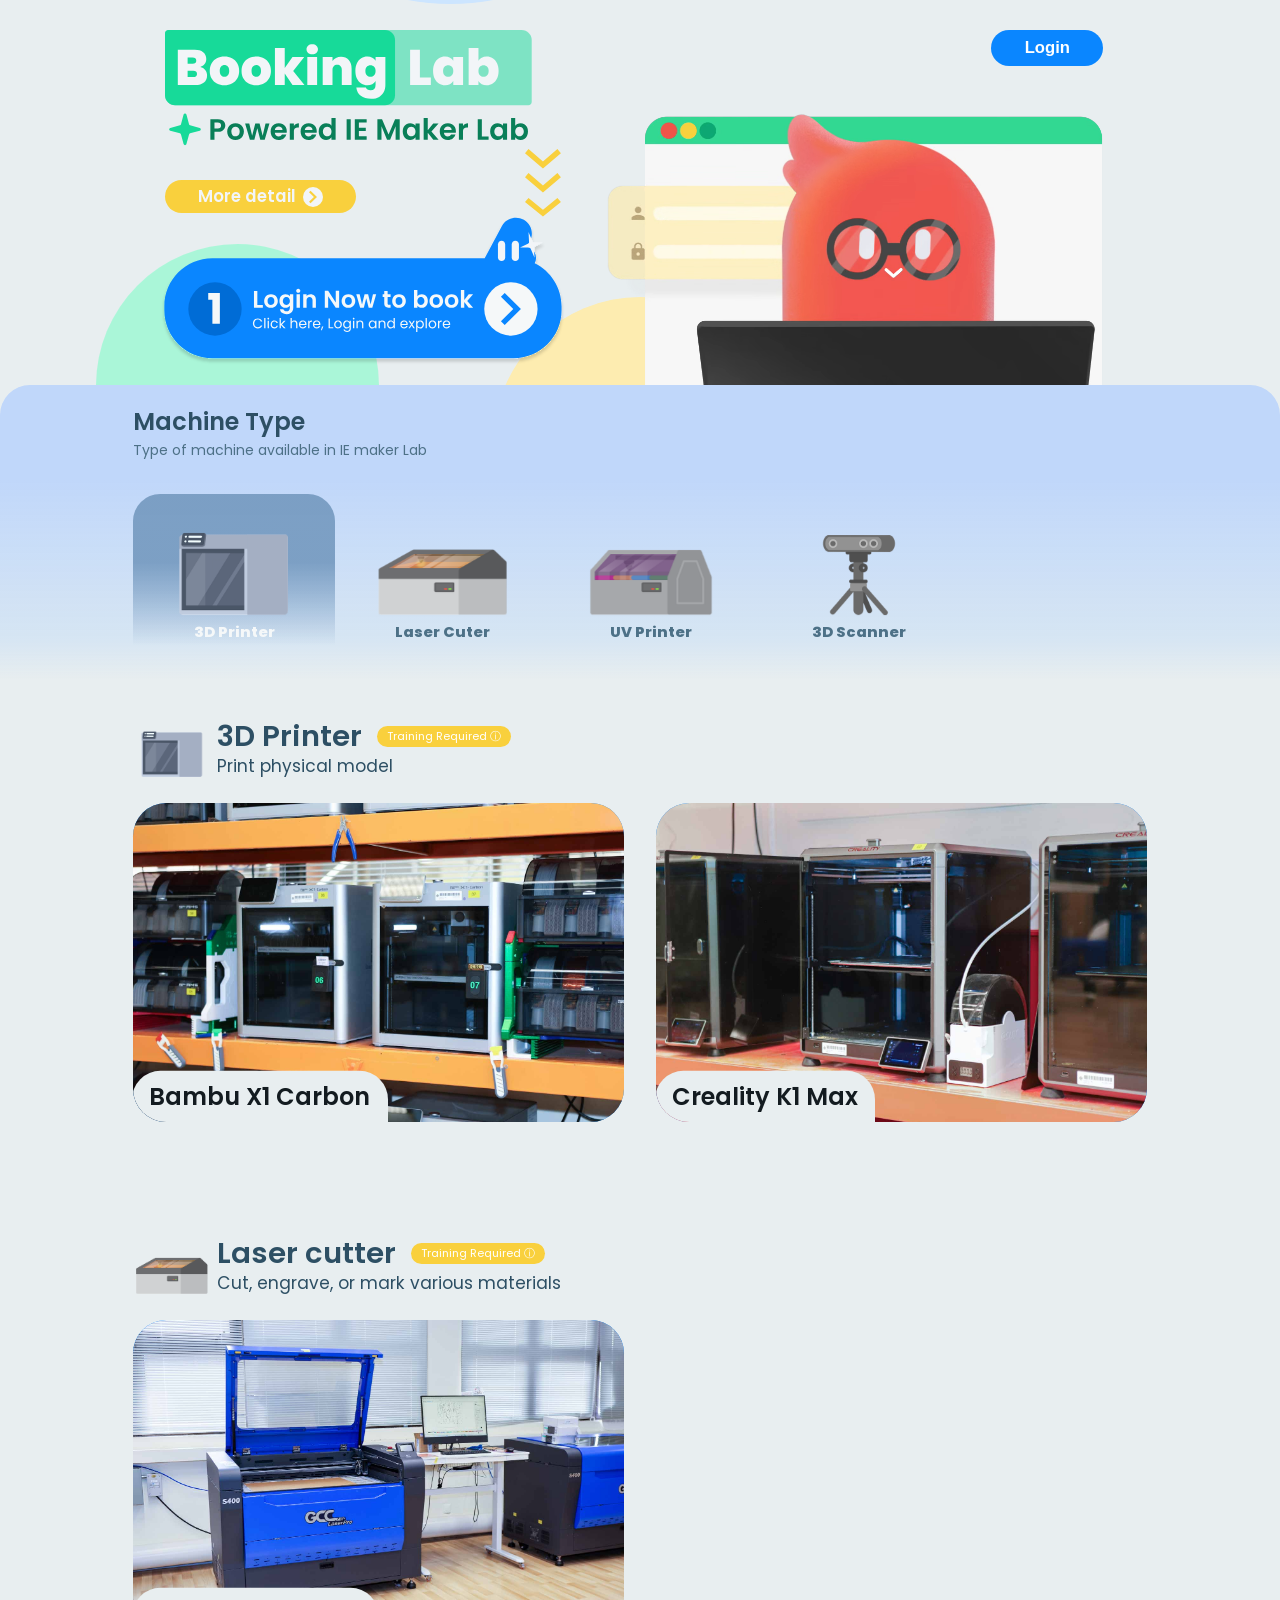
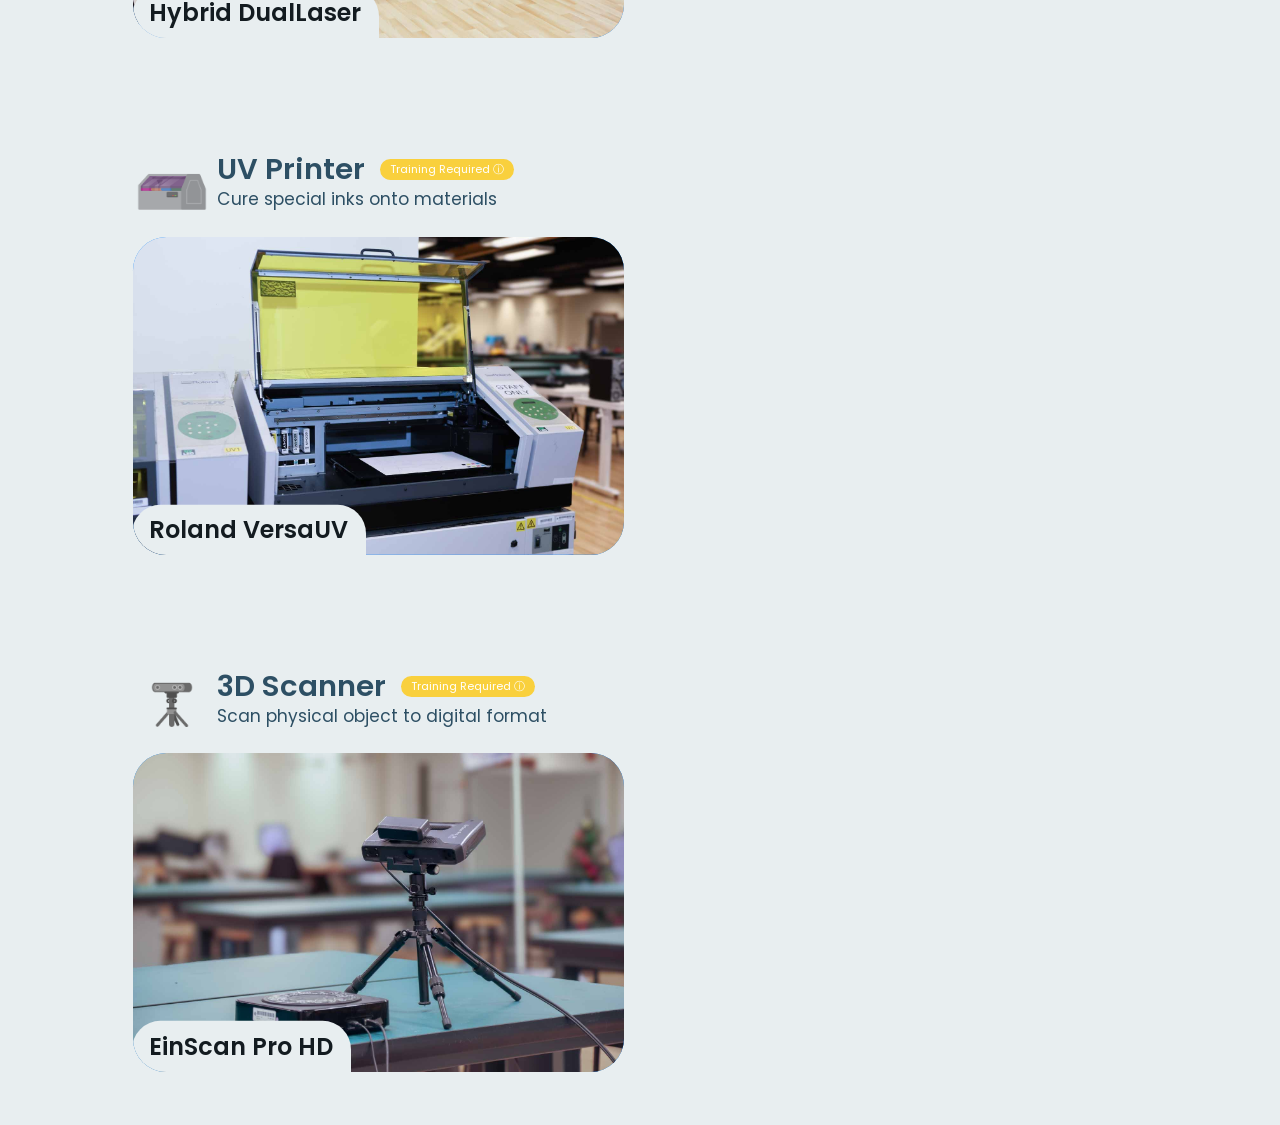
==== commit 23c73efd: "blink city babyyy" ====
--- a/index.html
+++ b/index.html
@@ -560,9 +560,39 @@
     <!-- Book Now — not inside card, does not scroll -->
     <div class="mpop-booknow-wrap">
       <button class="mpop-booknow" id="mpopup-booknow" aria-label="Book Now">
-        <img class="mpop-booknow__img mpop-booknow__img--book" src="assets/popup/booknow_book.svg" alt="">
-        <img class="mpop-booknow__img mpop-booknow__img--hover" src="assets/popup/booknow_book_hover.svg" alt="">
-        <img class="mpop-booknow__img mpop-booknow__img--login" src="assets/popup/booknow_login.svg" alt="">
+        <svg class="mpop-booknow__img mpop-booknow__img--book" viewBox="0 0 213 138" fill="none" xmlns="http://www.w3.org/2000/svg" aria-hidden="true">
+          <path d="M172 60H39C17.4609 60 0 77.4609 0 99C0 120.539 17.4609 138 39 138H172C193.539 138 211 120.539 211 99C211 77.4609 193.539 60 172 60Z" fill="#0A86FF"/>
+          <path d="M167.741 10.563C172.524 1.517 183.862 -1.74852 192.723 3.36775C201.357 8.35224 204.315 19.3917 199.33 28.0251L169.541 79.6224C164.948 87.5772 154.853 90.4228 146.782 86.0375C138.627 81.6066 135.555 71.4387 139.893 63.2338L167.741 10.563Z" fill="#0A86FF"/>
+          <path d="M206.237 51.9371C209.829 45.7155 207.698 37.76 201.476 34.168C195.255 30.576 187.299 32.7077 183.707 38.9292L147.977 100.816C144.385 107.038 146.516 114.993 152.738 118.585C158.959 122.177 166.915 120.046 170.507 113.824L206.237 51.9371Z" fill="#0A86FF"/>
+          <g class="bn-eyes">
+            <path class="bn-eye" d="M167.185 41.0927C167.185 38.8324 165.353 37 163.093 37C160.832 37 159 38.8324 159 41.0927V55.7817C159 58.042 160.832 59.8744 163.093 59.8744C165.353 59.8744 167.185 58.042 167.185 55.7817V41.0927Z" fill="#F5F8F9"/>
+            <path class="bn-eye" d="M186.139 41.5146C186.139 39.2543 184.306 37.4219 182.046 37.4219C179.786 37.4219 177.953 39.2543 177.953 41.5146V56.2035C177.953 58.4639 179.786 60.2963 182.046 60.2963C184.306 60.2963 186.139 58.4639 186.139 56.2035V41.5146Z" fill="#F5F8F9"/>
+          </g>
+          <path d="M197.867 26.1667C198.122 26.717 198.68 27.0618 199.286 27.0436L211.128 26.689L200.338 31.5815C199.821 31.8162 199.481 32.3193 199.452 32.8807L199.45 32.9944L199.712 44.7077L194.793 34.0741L194.742 33.9727C194.468 33.4815 193.942 33.1792 193.374 33.1962L181.531 33.551L192.322 28.6584C192.874 28.408 193.224 27.8525 193.21 27.2464L192.947 15.5314L197.867 26.1667Z" fill="#F5F8F9" stroke="#0A86FF" stroke-width="1.68194"/>
+          <path d="M43.7743 99.29C44.8943 99.49 45.8443 100.08 46.6243 101.06C47.4043 102.04 47.7943 103.15 47.7943 104.39C47.7943 105.45 47.5143 106.41 46.9543 107.27C46.4143 108.11 45.6243 108.78 44.5843 109.28C43.5443 109.76 42.3343 110 40.9543 110H32.6143V89.15H40.5643C41.9843 89.15 43.2043 89.39 44.2243 89.87C45.2443 90.35 46.0143 91 46.5343 91.82C47.0543 92.62 47.3143 93.52 47.3143 94.52C47.3143 95.72 46.9943 96.72 46.3543 97.52C45.7143 98.32 44.8543 98.91 43.7743 99.29ZM36.0343 98H40.2643C41.3843 98 42.2543 97.73 42.8743 97.19C43.5143 96.65 43.8343 95.9 43.8343 94.94C43.8343 93.96 43.5143 93.2 42.8743 92.66C42.2543 92.1 41.3843 91.82 40.2643 91.82H36.0343V98ZM40.6543 107.33C41.8143 107.33 42.7243 107.04 43.3843 106.46C44.0443 105.88 44.3743 105.07 44.3743 104.03C44.3743 103.01 44.0243 102.2 43.3243 101.6C42.6243 100.98 41.6943 100.67 40.5343 100.67H36.0343V107.33H40.6543ZM58.6807 110.27C57.1207 110.27 55.7107 109.92 54.4507 109.22C53.1907 108.5 52.2007 107.5 51.4807 106.22C50.7607 104.92 50.4007 103.42 50.4007 101.72C50.4007 100.04 50.7707 98.55 51.5107 97.25C52.2507 95.95 53.2607 94.95 54.5407 94.25C55.8207 93.55 57.2507 93.2 58.8307 93.2C60.4107 93.2 61.8407 93.55 63.1207 94.25C64.4007 94.95 65.4107 95.95 66.1507 97.25C66.8907 98.55 67.2607 100.04 67.2607 101.72C67.2607 103.4 66.8807 104.89 66.1207 106.19C65.3607 107.49 64.3207 108.5 63.0007 109.22C61.7007 109.92 60.2607 110.27 58.6807 110.27ZM58.6807 107.39C59.5607 107.39 60.3807 107.17 61.1407 106.73C61.9207 106.29 62.5507 105.65 63.0307 104.81C63.5107 103.95 63.7507 102.92 63.7507 101.72C63.7507 100.52 63.5207 99.5 63.0607 98.66C62.6007 97.8 61.9907 97.16 61.2307 96.74C60.4707 96.3 59.6507 96.08 58.7707 96.08C57.8907 96.08 57.0807 96.3 56.3407 96.74C55.6007 97.16 55.0007 97.8 54.5407 98.66C54.1007 99.5 53.8807 100.52 53.8807 101.72C53.8807 102.92 54.0907 103.95 54.5107 104.81C54.9507 105.67 55.5307 106.32 56.2507 106.76C56.9907 107.18 57.8007 107.39 58.6807 107.39ZM77.8116 110.27C76.2516 110.27 74.8416 109.92 73.5816 109.22C72.3216 108.5 71.3316 107.5 70.6116 106.22C69.8916 104.92 69.5316 103.42 69.5316 101.72C69.5316 100.04 69.9016 98.55 70.6416 97.25C71.3816 95.95 72.3916 94.95 73.6716 94.25C74.9516 93.55 76.3816 93.2 77.9616 93.2C79.5416 93.2 80.9716 93.55 82.2516 94.25C83.5316 94.95 84.5416 95.95 85.2816 97.25C86.0216 98.55 86.3916 100.04 86.3916 101.72C86.3916 103.4 86.0116 104.89 85.2516 106.19C84.4916 107.49 83.4516 108.5 82.1316 109.22C80.8316 109.92 79.3916 110.27 77.8116 110.27ZM77.8116 107.39C78.6916 107.39 79.5116 107.17 80.2716 106.73C81.0516 106.29 81.6816 105.65 82.1616 104.81C82.6416 103.95 82.8816 102.92 82.8816 101.72C82.8816 100.52 82.6516 99.5 82.1916 98.66C81.7316 97.8 81.1216 97.16 80.3616 96.74C79.6016 96.3 78.7816 96.08 77.9016 96.08C77.0216 96.08 76.2116 96.3 75.4716 96.74C74.7316 97.16 74.1316 97.8 73.6716 98.66C73.2316 99.5 73.0116 100.52 73.0116 101.72C73.0116 102.92 73.2216 103.95 73.6416 104.81C74.0816 105.67 74.6616 106.32 75.3816 106.76C76.1216 107.18 76.9316 107.39 77.8116 107.39ZM96.3125 101.75L103.932 110H99.3125L93.1925 102.89V110H89.7725V87.8H93.1925V100.7L99.1925 93.47H103.932L96.3125 101.75ZM132.508 110H129.088L118.798 94.43V110H115.378V89.12H118.798L129.088 104.66V89.12H132.508V110ZM144.169 110.27C142.609 110.27 141.199 109.92 139.939 109.22C138.679 108.5 137.689 107.5 136.969 106.22C136.249 104.92 135.889 103.42 135.889 101.72C135.889 100.04 136.259 98.55 136.999 97.25C137.739 95.95 138.749 94.95 140.029 94.25C141.309 93.55 142.739 93.2 144.319 93.2C145.899 93.2 147.329 93.55 148.609 94.25C149.889 94.95 150.899 95.95 151.639 97.25C152.379 98.55 152.749 100.04 152.749 101.72C152.749 103.4 152.369 104.89 151.609 106.19C150.849 107.49 149.809 108.5 148.489 109.22C147.189 109.92 145.749 110.27 144.169 110.27ZM144.169 107.39C145.049 107.39 145.869 107.17 146.629 106.73C147.409 106.29 148.039 105.65 148.519 104.81C148.999 103.95 149.239 102.92 149.239 101.72C149.239 100.52 149.009 99.5 148.549 98.66C148.089 97.8 147.479 97.16 146.719 96.74C145.959 96.3 145.139 96.08 144.259 96.08C143.379 96.08 142.569 96.3 141.829 96.74C141.089 97.16 140.489 97.8 140.029 98.66C139.589 99.5 139.369 100.52 139.369 101.72C139.369 102.92 139.579 103.95 139.999 104.81C140.439 105.67 141.019 106.32 141.739 106.76C142.479 107.18 143.289 107.39 144.169 107.39ZM178.33 93.47L173.2 110H169.6L166.27 97.79L162.94 110H159.34L154.18 93.47H157.66L161.11 106.76L164.62 93.47H168.19L171.55 106.7L174.97 93.47H178.33Z" fill="#F5F8F9"/>
+        </svg>
+        <svg class="mpop-booknow__img mpop-booknow__img--hover" viewBox="0 0 213 138" fill="none" xmlns="http://www.w3.org/2000/svg" aria-hidden="true">
+          <path d="M172 60H39C17.4609 60 0 77.4609 0 99C0 120.539 17.4609 138 39 138H172C193.539 138 211 120.539 211 99C211 77.4609 193.539 60 172 60Z" fill="#006CD6"/>
+          <path d="M167.741 10.563C172.524 1.51706 183.862 -1.74846 192.723 3.36781C201.357 8.3523 204.315 19.3917 199.33 28.0251L169.541 79.6224C164.948 87.5772 154.853 90.4228 146.782 86.0375C138.627 81.6066 135.555 71.4387 139.893 63.2338L167.741 10.563Z" fill="#006CD6"/>
+          <path d="M206.237 51.9371C209.829 45.7155 207.698 37.76 201.476 34.168C195.255 30.576 187.299 32.7077 183.707 38.9292L147.977 100.816C144.385 107.038 146.516 114.993 152.738 118.585C158.959 122.177 166.915 120.046 170.507 113.824L206.237 51.9371Z" fill="#006CD6"/>
+          <g class="bn-eyes">
+            <path class="bn-eye" d="M167.185 41.0927C167.185 38.8324 165.353 37 163.093 37C160.832 37 159 38.8324 159 41.0927V55.7817C159 58.042 160.832 59.8744 163.093 59.8744C165.353 59.8744 167.185 58.042 167.185 55.7817V41.0927Z" fill="#F5F8F9"/>
+            <path class="bn-eye" d="M186.139 41.5146C186.139 39.2543 184.306 37.4219 182.046 37.4219C179.786 37.4219 177.953 39.2543 177.953 41.5146V56.2035C177.953 58.4639 179.786 60.2963 182.046 60.2963C184.306 60.2963 186.139 58.4639 186.139 56.2035V41.5146Z" fill="#F5F8F9"/>
+          </g>
+          <path d="M197.867 26.1667C198.122 26.717 198.68 27.0618 199.286 27.0436L211.128 26.689L200.338 31.5815C199.821 31.8162 199.481 32.3193 199.452 32.8807L199.45 32.9944L199.712 44.7077L194.793 34.0741L194.742 33.9727C194.468 33.4815 193.942 33.1792 193.374 33.1962L181.531 33.551L192.322 28.6584C192.874 28.408 193.224 27.8525 193.21 27.2464L192.947 15.5314L197.867 26.1667Z" fill="#F5F8F9" stroke="#006CD6" stroke-width="1.68194"/>
+          <path d="M43.7743 99.29C44.8943 99.49 45.8443 100.08 46.6243 101.06C47.4043 102.04 47.7943 103.15 47.7943 104.39C47.7943 105.45 47.5143 106.41 46.9543 107.27C46.4143 108.11 45.6243 108.78 44.5843 109.28C43.5443 109.76 42.3343 110 40.9543 110H32.6143V89.15H40.5643C41.9843 89.15 43.2043 89.39 44.2243 89.87C45.2443 90.35 46.0143 91 46.5343 91.82C47.0543 92.62 47.3143 93.52 47.3143 94.52C47.3143 95.72 46.9943 96.72 46.3543 97.52C45.7143 98.32 44.8543 98.91 43.7743 99.29ZM36.0343 98H40.2643C41.3843 98 42.2543 97.73 42.8743 97.19C43.5143 96.65 43.8343 95.9 43.8343 94.94C43.8343 93.96 43.5143 93.2 42.8743 92.66C42.2543 92.1 41.3843 91.82 40.2643 91.82H36.0343V98ZM40.6543 107.33C41.8143 107.33 42.7243 107.04 43.3843 106.46C44.0443 105.88 44.3743 105.07 44.3743 104.03C44.3743 103.01 44.0243 102.2 43.3243 101.6C42.6243 100.98 41.6943 100.67 40.5343 100.67H36.0343V107.33H40.6543ZM58.6807 110.27C57.1207 110.27 55.7107 109.92 54.4507 109.22C53.1907 108.5 52.2007 107.5 51.4807 106.22C50.7607 104.92 50.4007 103.42 50.4007 101.72C50.4007 100.04 50.7707 98.55 51.5107 97.25C52.2507 95.95 53.2607 94.95 54.5407 94.25C55.8207 93.55 57.2507 93.2 58.8307 93.2C60.4107 93.2 61.8407 93.55 63.1207 94.25C64.4007 94.95 65.4107 95.95 66.1507 97.25C66.8907 98.55 67.2607 100.04 67.2607 101.72C67.2607 103.4 66.8807 104.89 66.1207 106.19C65.3607 107.49 64.3207 108.5 63.0007 109.22C61.7007 109.92 60.2607 110.27 58.6807 110.27ZM58.6807 107.39C59.5607 107.39 60.3807 107.17 61.1407 106.73C61.9207 106.29 62.5507 105.65 63.0307 104.81C63.5107 103.95 63.7507 102.92 63.7507 101.72C63.7507 100.52 63.5207 99.5 63.0607 98.66C62.6007 97.8 61.9907 97.16 61.2307 96.74C60.4707 96.3 59.6507 96.08 58.7707 96.08C57.8907 96.08 57.0807 96.3 56.3407 96.74C55.6007 97.16 55.0007 97.8 54.5407 98.66C54.1007 99.5 53.8807 100.52 53.8807 101.72C53.8807 102.92 54.0907 103.95 54.5107 104.81C54.9507 105.67 55.5307 106.32 56.2507 106.76C56.9907 107.18 57.8007 107.39 58.6807 107.39ZM77.8116 110.27C76.2516 110.27 74.8416 109.92 73.5816 109.22C72.3216 108.5 71.3316 107.5 70.6116 106.22C69.8916 104.92 69.5316 103.42 69.5316 101.72C69.5316 100.04 69.9016 98.55 70.6416 97.25C71.3816 95.95 72.3916 94.95 73.6716 94.25C74.9516 93.55 76.3816 93.2 77.9616 93.2C79.5416 93.2 80.9716 93.55 82.2516 94.25C83.5316 94.95 84.5416 95.95 85.2816 97.25C86.0216 98.55 86.3916 100.04 86.3916 101.72C86.3916 103.4 86.0116 104.89 85.2516 106.19C84.4916 107.49 83.4516 108.5 82.1316 109.22C80.8316 109.92 79.3916 110.27 77.8116 110.27ZM77.8116 107.39C78.6916 107.39 79.5116 107.17 80.2716 106.73C81.0516 106.29 81.6816 105.65 82.1616 104.81C82.6416 103.95 82.8816 102.92 82.8816 101.72C82.8816 100.52 82.6516 99.5 82.1916 98.66C81.7316 97.8 81.1216 97.16 80.3616 96.74C79.6016 96.3 78.7816 96.08 77.9016 96.08C77.0216 96.08 76.2116 96.3 75.4716 96.74C74.7316 97.16 74.1316 97.8 73.6716 98.66C73.2316 99.5 73.0116 100.52 73.0116 101.72C73.0116 102.92 73.2216 103.95 73.6416 104.81C74.0816 105.67 74.6616 106.32 75.3816 106.76C76.1216 107.18 76.9316 107.39 77.8116 107.39ZM96.3125 101.75L103.932 110H99.3125L93.1925 102.89V110H89.7725V87.8H93.1925V100.7L99.1925 93.47H103.932L96.3125 101.75ZM132.508 110H129.088L118.798 94.43V110H115.378V89.12H118.798L129.088 104.66V89.12H132.508V110ZM144.169 110.27C142.609 110.27 141.199 109.92 139.939 109.22C138.679 108.5 137.689 107.5 136.969 106.22C136.249 104.92 135.889 103.42 135.889 101.72C135.889 100.04 136.259 98.55 136.999 97.25C137.739 95.95 138.749 94.95 140.029 94.25C141.309 93.55 142.739 93.2 144.319 93.2C145.899 93.2 147.329 93.55 148.609 94.25C149.889 94.95 150.899 95.95 151.639 97.25C152.379 98.55 152.749 100.04 152.749 101.72C152.749 103.4 152.369 104.89 151.609 106.19C150.849 107.49 149.809 108.5 148.489 109.22C147.189 109.92 145.749 110.27 144.169 110.27ZM144.169 107.39C145.049 107.39 145.869 107.17 146.629 106.73C147.409 106.29 148.039 105.65 148.519 104.81C148.999 103.95 149.239 102.92 149.239 101.72C149.239 100.52 149.009 99.5 148.549 98.66C148.089 97.8 147.479 97.16 146.719 96.74C145.959 96.3 145.139 96.08 144.259 96.08C143.379 96.08 142.569 96.3 141.829 96.74C141.089 97.16 140.489 97.8 140.029 98.66C139.589 99.5 139.369 100.52 139.369 101.72C139.369 102.92 139.579 103.95 139.999 104.81C140.439 105.67 141.019 106.32 141.739 106.76C142.479 107.18 143.289 107.39 144.169 107.39ZM178.33 93.47L173.2 110H169.6L166.27 97.79L162.94 110H159.34L154.18 93.47H157.66L161.11 106.76L164.62 93.47H168.19L171.55 106.7L174.97 93.47H178.33Z" fill="#F5F8F9"/>
+        </svg>
+        <svg class="mpop-booknow__img mpop-booknow__img--login" viewBox="0 0 277 139" fill="none" xmlns="http://www.w3.org/2000/svg" aria-hidden="true">
+          <path d="M236 61H39C17.4609 61 0 78.4609 0 100C0 121.539 17.4609 139 39 139H236C257.539 139 275 121.539 275 100C275 78.4609 257.539 61 236 61Z" fill="#0A86FF"/>
+          <path d="M231.741 11.563C236.524 2.51699 247.862 -0.748521 256.723 4.36774C265.357 9.35223 268.315 20.3917 263.33 29.0251L233.541 80.6224C228.948 88.5772 218.853 91.4228 210.782 87.0375C202.626 82.6066 199.555 72.4387 203.893 64.2338L231.741 11.563Z" fill="#0A86FF"/>
+          <path d="M270.237 52.9371C273.829 46.7156 271.698 38.76 265.476 35.168C259.255 31.576 251.299 33.7077 247.707 39.9292L211.977 101.816C208.385 108.038 210.516 115.993 216.738 119.585C222.959 123.177 230.915 121.046 234.507 114.824L270.237 52.9371Z" fill="#0A86FF"/>
+          <g class="bn-eyes">
+            <path class="bn-eye" d="M231.185 42.0927C231.185 39.8324 229.353 38 227.093 38C224.832 38 223 39.8324 223 42.0927V56.7817C223 59.042 224.832 60.8744 227.093 60.8744C229.353 60.8744 231.185 59.042 231.185 56.7817V42.0927Z" fill="#F5F8F9"/>
+            <path class="bn-eye" d="M250.139 42.5146C250.139 40.2543 248.306 38.4219 246.046 38.4219C243.786 38.4219 241.953 40.2543 241.953 42.5146V57.2035C241.953 59.4639 243.786 61.2963 246.046 61.2963C248.306 61.2963 250.139 59.4639 250.139 57.2035V42.5146Z" fill="#F5F8F9"/>
+          </g>
+          <path d="M261.867 27.1667C262.122 27.717 262.68 28.0618 263.286 28.0436L275.128 27.689L264.338 32.5815C263.821 32.8162 263.481 33.3193 263.452 33.8807L263.45 33.9944L263.712 45.7077L258.793 35.0741L258.742 34.9727C258.468 34.4815 257.942 34.1792 257.374 34.1962L245.531 34.551L256.322 29.6584C256.874 29.408 257.224 28.8525 257.21 28.2464L256.947 16.5314L261.867 27.1667Z" fill="#F5F8F9" stroke="#0A86FF" stroke-width="1.68194"/>
+          <path d="M41.8341 108.89H48.8841V111.5H38.4141V90.65H41.8341V108.89ZM58.9141 111.77C57.3541 111.77 55.9441 111.42 54.6841 110.72C53.4241 110 52.4341 109 51.7141 107.72C50.9941 106.42 50.6341 104.92 50.6341 103.22C50.6341 101.54 51.0041 100.05 51.7441 98.75C52.4841 97.45 53.4941 96.45 54.7741 95.75C56.0541 95.05 57.4841 94.7 59.0641 94.7C60.6441 94.7 62.0741 95.05 63.3541 95.75C64.6341 96.45 65.6441 97.45 66.3841 98.75C67.1241 100.05 67.4941 101.54 67.4941 103.22C67.4941 104.9 67.1141 106.39 66.3541 107.69C65.5941 108.99 64.5541 110 63.2341 110.72C61.9341 111.42 60.4941 111.77 58.9141 111.77ZM58.9141 108.89C59.7941 108.89 60.6141 108.67 61.3741 108.23C62.1541 107.79 62.7841 107.15 63.2641 106.31C63.7441 105.45 63.9841 104.42 63.9841 103.22C63.9841 102.02 63.7541 101 63.2941 100.16C62.8341 99.3 62.2241 98.66 61.4641 98.24C60.7041 97.8 59.8841 97.58 59.0041 97.58C58.1241 97.58 57.3141 97.8 56.5741 98.24C55.8341 98.66 55.2341 99.3 54.7741 100.16C54.3341 101 54.1141 102.02 54.1141 103.22C54.1141 104.42 54.3241 105.45 54.7441 106.31C55.1841 107.17 55.7641 107.82 56.4841 108.26C57.2241 108.68 58.0341 108.89 58.9141 108.89ZM77.535 94.7C78.815 94.7 79.945 94.96 80.925 95.48C81.925 95.98 82.705 96.61 83.265 97.37V94.97H86.715V111.77C86.715 113.29 86.395 114.64 85.755 115.82C85.115 117.02 84.185 117.96 82.965 118.64C81.765 119.32 80.325 119.66 78.645 119.66C76.405 119.66 74.545 119.13 73.065 118.07C71.585 117.03 70.745 115.61 70.545 113.81H73.935C74.195 114.67 74.745 115.36 75.585 115.88C76.445 116.42 77.465 116.69 78.645 116.69C80.025 116.69 81.135 116.27 81.975 115.43C82.835 114.59 83.265 113.37 83.265 111.77V109.01C82.685 109.79 81.895 110.45 80.895 110.99C79.915 111.51 78.795 111.77 77.535 111.77C76.095 111.77 74.775 111.41 73.575 110.69C72.395 109.95 71.455 108.93 70.755 107.63C70.075 106.31 69.735 104.82 69.735 103.16C69.735 101.5 70.075 100.03 70.755 98.75C71.455 97.47 72.395 96.48 73.575 95.78C74.775 95.06 76.095 94.7 77.535 94.7ZM83.265 103.22C83.265 102.08 83.025 101.09 82.545 100.25C82.085 99.41 81.475 98.77 80.715 98.33C79.955 97.89 79.135 97.67 78.255 97.67C77.375 97.67 76.555 97.89 75.795 98.33C75.035 98.75 74.415 99.38 73.935 100.22C73.475 101.04 73.245 102.02 73.245 103.16C73.245 104.3 73.475 105.3 73.935 106.16C74.415 107.02 75.035 107.68 75.795 108.14C76.575 108.58 77.395 108.8 78.255 108.8C79.135 108.8 79.955 108.58 80.715 108.14C81.475 107.7 82.085 107.06 82.545 106.22C83.025 105.36 83.265 104.36 83.265 103.22ZM92.947 92.78C92.327 92.78 91.807 92.57 91.387 92.15C90.967 91.73 90.757 91.21 90.757 90.59C90.757 89.97 90.967 89.45 91.387 89.03C91.807 88.61 92.327 88.4 92.947 88.4C93.547 88.4 94.057 88.61 94.477 89.03C94.897 89.45 95.107 89.97 95.107 90.59C95.107 91.21 94.897 91.73 94.477 92.15C94.057 92.57 93.547 92.78 92.947 92.78ZM94.627 94.97V111.5H91.207V94.97H94.627ZM107.457 94.7C108.757 94.7 109.917 94.97 110.937 95.51C111.977 96.05 112.787 96.85 113.367 97.91C113.947 98.97 114.237 100.25 114.237 101.75V111.5H110.847V102.26C110.847 100.78 110.477 99.65 109.737 98.87C108.997 98.07 107.987 97.67 106.707 97.67C105.427 97.67 104.407 98.07 103.647 98.87C102.907 99.65 102.537 100.78 102.537 102.26V111.5H99.1172V94.97H102.537V96.86C103.097 96.18 103.807 95.65 104.667 95.27C105.547 94.89 106.477 94.7 107.457 94.7ZM131.584 97.76V106.91C131.584 107.53 131.724 107.98 132.004 108.26C132.304 108.52 132.804 108.65 133.504 108.65H135.604V111.5H132.904C131.364 111.5 130.184 111.14 129.364 110.42C128.544 109.7 128.134 108.53 128.134 106.91V97.76H126.184V94.97H128.134V90.86H131.584V94.97H135.604V97.76H131.584ZM145.926 111.77C144.366 111.77 142.956 111.42 141.696 110.72C140.436 110 139.446 109 138.726 107.72C138.006 106.42 137.646 104.92 137.646 103.22C137.646 101.54 138.016 100.05 138.756 98.75C139.496 97.45 140.506 96.45 141.786 95.75C143.066 95.05 144.496 94.7 146.076 94.7C147.656 94.7 149.086 95.05 150.366 95.75C151.646 96.45 152.656 97.45 153.396 98.75C154.136 100.05 154.506 101.54 154.506 103.22C154.506 104.9 154.126 106.39 153.366 107.69C152.606 108.99 151.566 110 150.246 110.72C148.946 111.42 147.506 111.77 145.926 111.77ZM145.926 108.89C146.806 108.89 147.626 108.67 148.386 108.23C149.166 107.79 149.796 107.15 150.276 106.31C150.756 105.45 150.996 104.42 150.996 103.22C150.996 102.02 150.766 101 150.306 100.16C149.846 99.3 149.236 98.66 148.476 98.24C147.716 97.8 146.896 97.58 146.016 97.58C145.136 97.58 144.326 97.8 143.586 98.24C142.846 98.66 142.246 99.3 141.786 100.16C141.346 101 141.126 102.02 141.126 103.22C141.126 104.42 141.336 105.45 141.756 106.31C142.196 107.17 142.776 107.82 143.496 108.26C144.236 108.68 145.046 108.89 145.926 108.89ZM170.301 97.43C170.881 96.63 171.671 95.98 172.671 95.48C173.691 94.96 174.821 94.7 176.061 94.7C177.521 94.7 178.841 95.05 180.021 95.75C181.201 96.45 182.131 97.45 182.811 98.75C183.491 100.03 183.831 101.5 183.831 103.16C183.831 104.82 183.491 106.31 182.811 107.63C182.131 108.93 181.191 109.95 179.991 110.69C178.811 111.41 177.501 111.77 176.061 111.77C174.781 111.77 173.641 111.52 172.641 111.02C171.661 110.52 170.881 109.88 170.301 109.1V111.5H166.881V89.3H170.301V97.43ZM180.351 103.16C180.351 102.02 180.111 101.04 179.631 100.22C179.171 99.38 178.551 98.75 177.771 98.33C177.011 97.89 176.191 97.67 175.311 97.67C174.451 97.67 173.631 97.89 172.851 98.33C172.091 98.77 171.471 99.41 170.991 100.25C170.531 101.09 170.301 102.08 170.301 103.22C170.301 104.36 170.531 105.36 170.991 106.22C171.471 107.06 172.091 107.7 172.851 108.14C173.631 108.58 174.451 108.8 175.311 108.8C176.191 108.8 177.011 108.58 177.771 108.14C178.551 107.68 179.171 107.02 179.631 106.16C180.111 105.3 180.351 104.3 180.351 103.16ZM194.383 111.77C192.823 111.77 191.413 111.42 190.153 110.72C188.893 110 187.903 109 187.183 107.72C186.463 106.42 186.103 104.92 186.103 103.22C186.103 101.54 186.473 100.05 187.213 98.75C187.953 97.45 188.963 96.45 190.243 95.75C191.523 95.05 192.953 94.7 194.533 94.7C196.113 94.7 197.543 95.05 198.823 95.75C200.103 96.45 201.113 97.45 201.853 98.75C202.593 100.05 202.963 101.54 202.963 103.22C202.963 104.9 202.583 106.39 201.823 107.69C201.063 108.99 200.023 110 198.703 110.72C197.403 111.42 195.963 111.77 194.383 111.77ZM194.383 108.89C195.263 108.89 196.083 108.67 196.843 108.23C197.623 107.79 198.253 107.15 198.733 106.31C199.213 105.45 199.453 104.42 199.453 103.22C199.453 102.02 199.223 101 198.763 100.16C198.303 99.3 197.693 98.66 196.933 98.24C196.173 97.8 195.353 97.58 194.473 97.58C193.593 97.58 192.783 97.8 192.043 98.24C191.303 98.66 190.703 99.3 190.243 100.16C189.803 101 189.583 102.02 189.583 103.22C189.583 104.42 189.793 105.45 190.213 106.31C190.653 107.17 191.233 107.82 191.953 108.26C192.693 108.68 193.503 108.89 194.383 108.89ZM213.514 111.77C211.954 111.77 210.544 111.42 209.284 110.72C208.024 110 207.034 109 206.314 107.72C205.594 106.42 205.234 104.92 205.234 103.22C205.234 101.54 205.604 100.05 206.344 98.75C207.084 97.45 208.094 96.45 209.374 95.75C210.654 95.05 212.084 94.7 213.664 94.7C215.244 94.7 216.674 95.05 217.954 95.75C219.234 96.45 220.244 97.45 220.984 98.75C221.724 100.05 222.094 101.54 222.094 103.22C222.094 104.9 221.714 106.39 220.954 107.69C220.194 108.99 219.154 110 217.834 110.72C216.534 111.42 215.094 111.77 213.514 111.77ZM213.514 108.89C214.394 108.89 215.214 108.67 215.974 108.23C216.754 107.79 217.384 107.15 217.864 106.31C218.344 105.45 218.584 104.42 218.584 103.22C218.584 102.02 218.354 101 217.894 100.16C217.434 99.3 216.824 98.66 216.064 98.24C215.304 97.8 214.484 97.58 213.604 97.58C212.724 97.58 211.914 97.8 211.174 98.24C210.434 98.66 209.834 99.3 209.374 100.16C208.934 101 208.714 102.02 208.714 103.22C208.714 104.42 208.924 105.45 209.344 106.31C209.784 107.17 210.364 107.82 211.084 108.26C211.824 108.68 212.634 108.89 213.514 108.89ZM232.015 103.25L239.635 111.5H235.015L228.895 104.39V111.5H225.475V89.3H228.895V102.2L234.895 94.97H239.635L232.015 103.25Z" fill="#F5F8F9"/>
+        </svg>
       </button>
     </div>
 
@@ -638,8 +668,10 @@
         <path d="M25.7737 10.7539C31.0276 0.666124 43.6313 -3.00617 53.4814 2.68077C63.0366 8.19749 66.3105 20.4157 60.7938 29.971L35.2085 74.286C30.0803 83.1684 18.7955 86.3267 9.80151 81.3969C0.801472 76.4637 -2.60402 65.2409 2.13687 56.1381L25.7737 10.7539Z" fill="currentColor"/>
         <path d="M46.6598 38.1455C50.648 31.2378 59.4809 28.871 66.3886 32.8592C73.2963 36.8474 75.663 45.6802 71.6749 52.588L37.8211 111.224C33.833 118.132 25.0001 120.499 18.0924 116.511C11.1847 112.522 8.81794 103.69 12.8061 96.7819L46.6598 38.1455Z" fill="currentColor"/>
         <path d="M56.9265 9.70045C56.9084 8.89084 58.0112 8.63515 58.3512 9.37013L64.189 21.9902C64.3147 22.2618 64.5902 22.4322 64.8894 22.4232L78.9696 22.0011C79.7853 21.9767 80.0437 23.0911 79.3004 23.4281L66.4709 29.2448C66.1984 29.3684 66.0259 29.6427 66.0326 29.9418L66.3436 43.8433C66.3617 44.6529 65.2588 44.9086 64.9188 44.1736L59.081 31.5535C58.9554 31.2819 58.6798 31.1115 58.3807 31.1205L44.3005 31.5426C43.4847 31.567 43.2264 30.4526 43.9697 30.1156L56.7992 24.2989C57.0717 24.1753 57.2442 23.901 57.2375 23.6019L56.9265 9.70045Z" fill="#E8F0F0"/>
-        <path d="M39.782 35.7055C39.782 33.1596 41.8459 31.0957 44.3918 31.0957C46.9377 31.0957 49.0016 33.1596 49.0016 35.7055V48.5106C49.0016 51.0565 46.9377 53.1204 44.3918 53.1204C41.8459 53.1204 39.782 51.0565 39.782 48.5106V35.7055Z" fill="#E8F0F0"/>
-        <path d="M19.2938 35.4494C19.2938 33.0449 21.2431 31.0957 23.6476 31.0957C26.0521 31.0957 28.0013 33.0449 28.0013 35.4494V48.7667C28.0013 51.1712 26.0521 53.1204 23.6476 53.1204C21.2431 53.1204 19.2938 51.1712 19.2938 48.7667V35.4494Z" fill="#E8F0F0"/>
+        <g class="bn-eyes">
+          <path class="bn-eye" d="M39.782 35.7055C39.782 33.1596 41.8459 31.0957 44.3918 31.0957C46.9377 31.0957 49.0016 33.1596 49.0016 35.7055V48.5106C49.0016 51.0565 46.9377 53.1204 44.3918 53.1204C41.8459 53.1204 39.782 51.0565 39.782 48.5106V35.7055Z" fill="#E8F0F0"/>
+          <path class="bn-eye" d="M19.2938 35.4494C19.2938 33.0449 21.2431 31.0957 23.6476 31.0957C26.0521 31.0957 28.0013 33.0449 28.0013 35.4494V48.7667C28.0013 51.1712 26.0521 53.1204 23.6476 53.1204C21.2431 53.1204 19.2938 51.1712 19.2938 48.7667V35.4494Z" fill="#E8F0F0"/>
+        </g>
       </svg>
       <button class="bk-cta-btn" id="bk-book-btn">Book Section</button>
     </div>
@@ -830,8 +862,10 @@
         <path d="M25.7737 10.7539C31.0276 0.666124 43.6313 -3.00617 53.4814 2.68077C63.0366 8.19749 66.3105 20.4157 60.7938 29.971L35.2085 74.286C30.0803 83.1684 18.7955 86.3267 9.80151 81.3969C0.801472 76.4637 -2.60402 65.2409 2.13687 56.1381L25.7737 10.7539Z" fill="currentColor"/>
         <path d="M46.6598 38.1455C50.648 31.2378 59.4809 28.871 66.3886 32.8592C73.2963 36.8474 75.663 45.6802 71.6749 52.588L37.8211 111.224C33.833 118.132 25.0001 120.499 18.0924 116.511C11.1847 112.522 8.81794 103.69 12.8061 96.7819L46.6598 38.1455Z" fill="currentColor"/>
         <path d="M56.9265 9.70045C56.9084 8.89084 58.0112 8.63515 58.3512 9.37013L64.189 21.9902C64.3147 22.2618 64.5902 22.4322 64.8894 22.4232L78.9696 22.0011C79.7853 21.9767 80.0437 23.0911 79.3004 23.4281L66.4709 29.2448C66.1984 29.3684 66.0259 29.6427 66.0326 29.9418L66.3436 43.8433C66.3617 44.6529 65.2588 44.9086 64.9188 44.1736L59.081 31.5535C58.9554 31.2819 58.6798 31.1115 58.3807 31.1205L44.3005 31.5426C43.4847 31.567 43.2264 30.4526 43.9697 30.1156L56.7992 24.2989C57.0717 24.1753 57.2442 23.901 57.2375 23.6019L56.9265 9.70045Z" fill="#E8F0F0"/>
-        <path d="M39.782 35.7055C39.782 33.1596 41.8459 31.0957 44.3918 31.0957C46.9377 31.0957 49.0016 33.1596 49.0016 35.7055V48.5106C49.0016 51.0565 46.9377 53.1204 44.3918 53.1204C41.8459 53.1204 39.782 51.0565 39.782 48.5106V35.7055Z" fill="#E8F0F0"/>
-        <path d="M19.2938 35.4494C19.2938 33.0449 21.2431 31.0957 23.6476 31.0957C26.0521 31.0957 28.0013 33.0449 28.0013 35.4494V48.7667C28.0013 51.1712 26.0521 53.1204 23.6476 53.1204C21.2431 53.1204 19.2938 51.1712 19.2938 48.7667V35.4494Z" fill="#E8F0F0"/>
+        <g class="bn-eyes">
+          <path class="bn-eye" d="M39.782 35.7055C39.782 33.1596 41.8459 31.0957 44.3918 31.0957C46.9377 31.0957 49.0016 33.1596 49.0016 35.7055V48.5106C49.0016 51.0565 46.9377 53.1204 44.3918 53.1204C41.8459 53.1204 39.782 51.0565 39.782 48.5106V35.7055Z" fill="#E8F0F0"/>
+          <path class="bn-eye" d="M19.2938 35.4494C19.2938 33.0449 21.2431 31.0957 23.6476 31.0957C26.0521 31.0957 28.0013 33.0449 28.0013 35.4494V48.7667C28.0013 51.1712 26.0521 53.1204 23.6476 53.1204C21.2431 53.1204 19.2938 51.1712 19.2938 48.7667V35.4494Z" fill="#E8F0F0"/>
+        </g>
       </svg>
       <button class="bk-cta-btn" id="bk-continue">Continue</button>
     </div>
--- a/style.css
+++ b/style.css
@@ -1848,6 +1848,29 @@
   transform: scale(1.06) translateY(-2px);
 }
 
+/* Mascot eyes: JS sets translate (cursor follow), blink squashes each eye */
+.bn-eyes {
+  transition: transform 0.15s ease-out;
+  will-change: transform;
+}
+
+.bn-eye {
+  transform-box: fill-box;
+  transform-origin: 50% 100%;
+}
+
+.bn-eyes.is-blinking .bn-eye {
+  animation: bn-blink 0.32s ease-in-out both;
+}
+
+@keyframes bn-blink {
+  0%   { transform: scaleY(1); opacity: 1; }      /* open cylinder */
+  40%  { transform: scaleY(0.36); opacity: 1; }    /* shortens top-to-bottom into a circle */
+  60%  { transform: scaleY(0.05); opacity: 0; }    /* collapses and disappears */
+  78%  { transform: scaleY(0.05); opacity: 0; }    /* closed */
+  100% { transform: scaleY(1); opacity: 1; }       /* reopens */
+}
+
 @keyframes booknow-enter {
   from { transform: scale(0.5) translateY(18px); opacity: 0; }
   65%  { transform: scale(1.1) translateY(-4px); opacity: 1; }
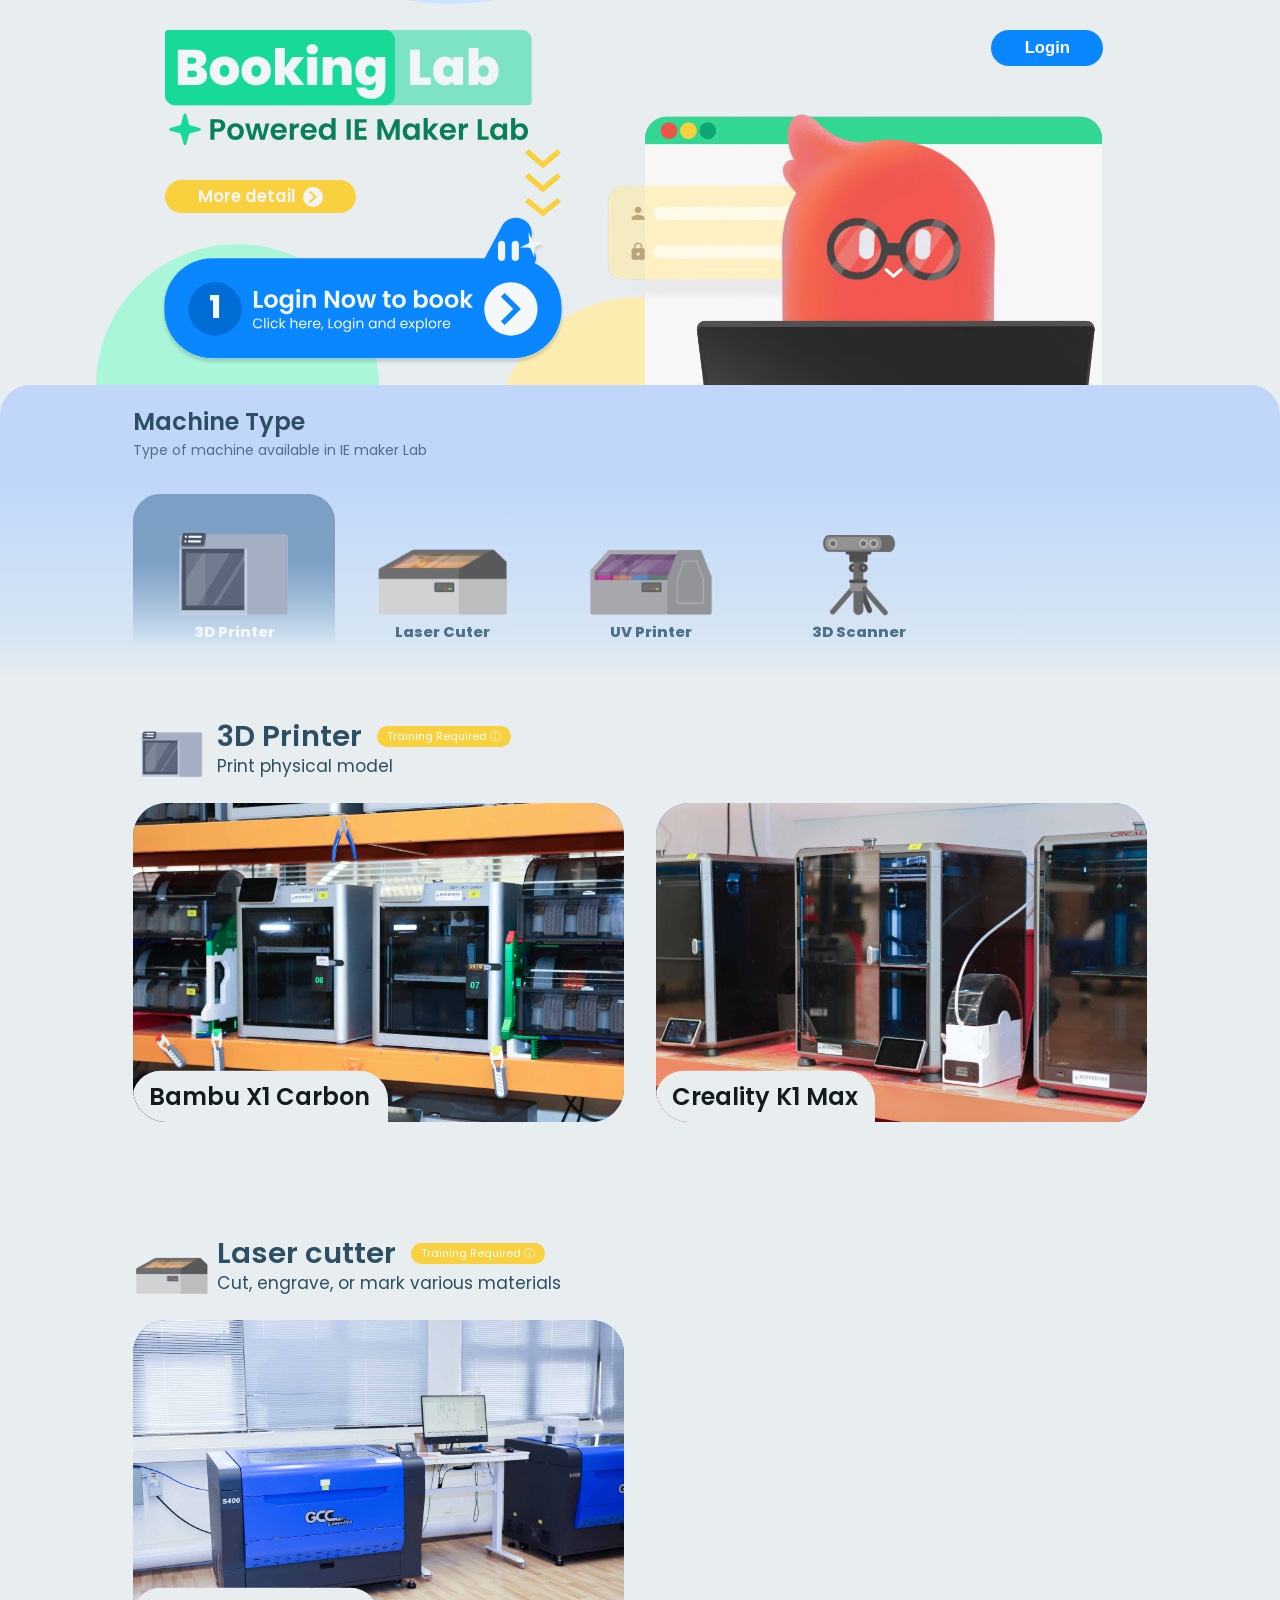
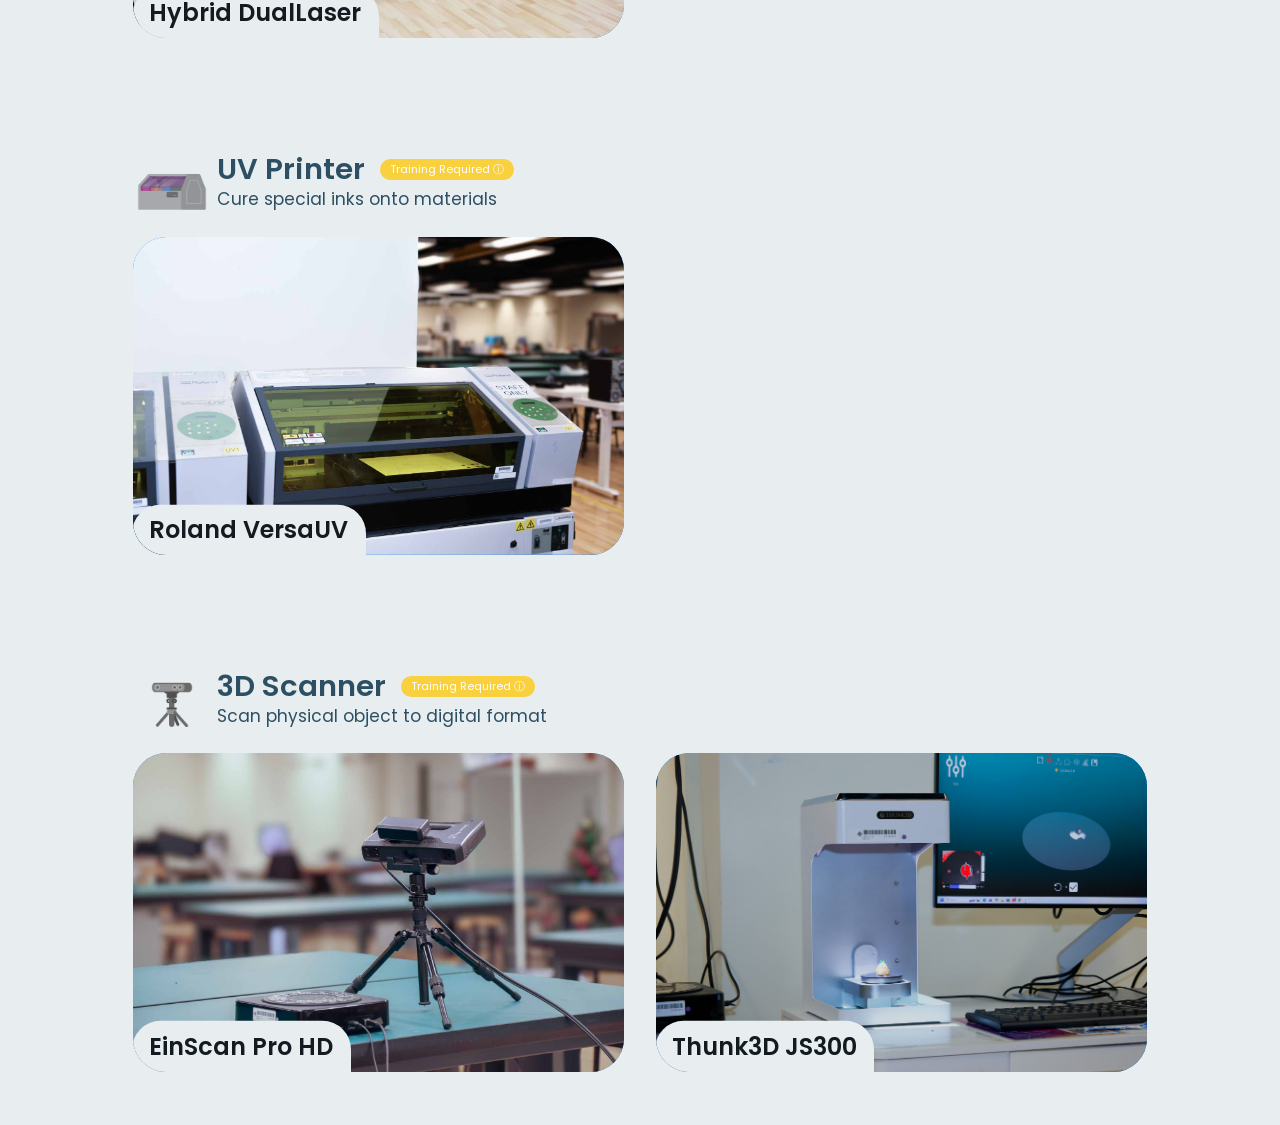
==== commit 2c882855: "Add machine popup assets, mobile booking flow, and strip noisy comments Co-Authored-By: Claude Opus " ====
--- a/index.html
+++ b/index.html
@@ -3,6 +3,14 @@
 <head>
   <meta charset="UTF-8">
   <meta name="viewport" content="width=device-width, initial-scale=1.0">
+  <!-- Sets html.is-mobile / is-desktop from the UA before CSS loads -->
+  <script>
+    (function () {
+      var ua = navigator.userAgent || '';
+      var isPhone = /iPhone|iPod|Android.*Mobile|Windows Phone|BlackBerry|IEMobile|Opera Mini/i.test(ua);
+      document.documentElement.classList.add(isPhone ? 'is-mobile' : 'is-desktop');
+    })();
+  </script>
   <title>IC MakerLab – Booking</title>
   <link rel="stylesheet" href="style.css">
   <link rel="stylesheet" href="booking.css">
@@ -61,7 +69,7 @@
             <path d="M510.977 35.7334C513.974 35.7336 516.403 38.163 516.403 41.1602V60.6396C516.403 63.637 513.974 66.0672 510.977 66.0674C507.979 66.0674 505.549 63.6371 505.549 60.6396V41.1602C505.549 38.1629 507.979 35.7334 510.977 35.7334Z" fill="#F2F5F8"/>
             <path d="M531.629 35.7334C534.626 35.7336 537.055 38.163 537.056 41.1602V60.6396C537.056 63.637 534.626 66.0672 531.629 66.0674C528.631 66.0674 526.201 63.6371 526.201 60.6396V41.1602C526.201 38.1629 528.632 35.7334 531.629 35.7334Z" fill="#F2F5F8"/>
             <rect class="login-btn-ball" x="41" y="98" width="80" height="80" rx="40"/>
-            <path d="M70.8577 124.027V114.01H88.3087V160H77.0947V124.027H70.8577Z" fill="#F5F8F9"/>
+            <text id="login-cta-step-num" x="81" y="152" text-anchor="middle" font-family="Poppins" font-weight="800" font-size="46" fill="#F5F8F9">1</text>
             <path id="login-btn-text-lg" d="M144.524 132.004H152.804V136H139.484V110.872H144.524V132.004ZM164.863 136.324C162.943 136.324 161.215 135.904 159.679 135.064C158.143 134.2 156.931 132.988 156.043 131.428C155.179 129.868 154.747 128.068 154.747 126.028C154.747 123.988 155.191 122.188 156.079 120.628C156.991 119.068 158.227 117.868 159.787 117.028C161.347 116.164 163.087 115.732 165.007 115.732C166.927 115.732 168.667 116.164 170.227 117.028C171.787 117.868 173.011 119.068 173.899 120.628C174.811 122.188 175.267 123.988 175.267 126.028C175.267 128.068 174.799 129.868 173.863 131.428C172.951 132.988 171.703 134.2 170.119 135.064C168.559 135.904 166.807 136.324 164.863 136.324ZM164.863 131.932C165.775 131.932 166.627 131.716 167.419 131.284C168.235 130.828 168.883 130.156 169.363 129.268C169.843 128.38 170.083 127.3 170.083 126.028C170.083 124.132 169.579 122.68 168.571 121.672C167.587 120.64 166.375 120.124 164.935 120.124C163.495 120.124 162.283 120.64 161.299 121.672C160.339 122.68 159.859 124.132 159.859 126.028C159.859 127.924 160.327 129.388 161.263 130.42C162.223 131.428 163.423 131.932 164.863 131.932ZM186.776 115.732C188.264 115.732 189.572 116.032 190.7 116.632C191.828 117.208 192.716 117.964 193.364 118.9V116.056H198.44V136.144C198.44 137.992 198.068 139.636 197.324 141.076C196.58 142.54 195.464 143.692 193.976 144.532C192.488 145.396 190.688 145.828 188.576 145.828C185.744 145.828 183.416 145.168 181.592 143.848C179.792 142.528 178.772 140.728 178.532 138.448H183.536C183.8 139.36 184.364 140.08 185.228 140.608C186.116 141.16 187.184 141.436 188.432 141.436C189.896 141.436 191.084 140.992 191.996 140.104C192.908 139.24 193.364 137.92 193.364 136.144V133.048C192.716 133.984 191.816 134.764 190.664 135.388C189.536 136.012 188.24 136.324 186.776 136.324C185.096 136.324 183.56 135.892 182.168 135.028C180.776 134.164 179.672 132.952 178.856 131.392C178.064 129.808 177.668 127.996 177.668 125.956C177.668 123.94 178.064 122.152 178.856 120.592C179.672 119.032 180.764 117.832 182.132 116.992C183.524 116.152 185.072 115.732 186.776 115.732ZM193.364 126.028C193.364 124.804 193.124 123.76 192.644 122.896C192.164 122.008 191.516 121.336 190.7 120.88C189.884 120.4 189.008 120.16 188.072 120.16C187.136 120.16 186.272 120.388 185.48 120.844C184.688 121.3 184.04 121.972 183.536 122.86C183.056 123.724 182.816 124.756 182.816 125.956C182.816 127.156 183.056 128.212 183.536 129.124C184.04 130.012 184.688 130.696 185.48 131.176C186.296 131.656 187.16 131.896 188.072 131.896C189.008 131.896 189.884 131.668 190.7 131.212C191.516 130.732 192.164 130.06 192.644 129.196C193.124 128.308 193.364 127.252 193.364 126.028ZM205.919 113.68C205.031 113.68 204.287 113.404 203.687 112.852C203.111 112.276 202.823 111.568 202.823 110.728C202.823 109.888 203.111 109.192 203.687 108.64C204.287 108.064 205.031 107.776 205.919 107.776C206.807 107.776 207.539 108.064 208.115 108.64C208.715 109.192 209.015 109.888 209.015 110.728C209.015 111.568 208.715 112.276 208.115 112.852C207.539 113.404 206.807 113.68 205.919 113.68ZM208.403 116.056V136H203.363V116.056H208.403ZM224.434 115.768C226.81 115.768 228.73 116.524 230.194 118.036C231.658 119.524 232.39 121.612 232.39 124.3V136H227.35V124.984C227.35 123.4 226.954 122.188 226.162 121.348C225.37 120.484 224.29 120.052 222.922 120.052C221.53 120.052 220.426 120.484 219.61 121.348C218.818 122.188 218.422 123.4 218.422 124.984V136H213.382V116.056H218.422V118.54C219.094 117.676 219.946 117.004 220.978 116.524C222.034 116.02 223.186 115.768 224.434 115.768ZM267.253 136H262.213L250.801 118.756V136H245.761V110.836H250.801L262.213 128.116V110.836H267.253V136ZM281.09 136.324C279.17 136.324 277.442 135.904 275.906 135.064C274.37 134.2 273.158 132.988 272.27 131.428C271.406 129.868 270.974 128.068 270.974 126.028C270.974 123.988 271.418 122.188 272.306 120.628C273.218 119.068 274.454 117.868 276.014 117.028C277.574 116.164 279.314 115.732 281.234 115.732C283.154 115.732 284.894 116.164 286.454 117.028C288.014 117.868 289.238 119.068 290.126 120.628C291.038 122.188 291.494 123.988 291.494 126.028C291.494 128.068 291.026 129.868 290.09 131.428C289.178 132.988 287.93 134.2 286.346 135.064C284.786 135.904 283.034 136.324 281.09 136.324ZM281.09 131.932C282.002 131.932 282.854 131.716 283.646 131.284C284.462 130.828 285.11 130.156 285.59 129.268C286.07 128.38 286.31 127.3 286.31 126.028C286.31 124.132 285.806 122.68 284.798 121.672C283.814 120.64 282.602 120.124 281.162 120.124C279.722 120.124 278.51 120.64 277.526 121.672C276.566 122.68 276.086 124.132 276.086 126.028C276.086 127.924 276.554 129.388 277.49 130.42C278.45 131.428 279.65 131.932 281.09 131.932ZM322.839 116.056L317.007 136H311.571L307.935 122.068L304.299 136H298.827L292.959 116.056H298.071L301.599 131.248L305.415 116.056H310.743L314.487 131.212L318.015 116.056H322.839ZM340.012 120.196V129.844C340.012 130.516 340.168 131.008 340.48 131.32C340.816 131.608 341.368 131.752 342.136 131.752H344.476V136H341.308C337.06 136 334.936 133.936 334.936 129.808V120.196H332.56V116.056H334.936V111.124H340.012V116.056H344.476V120.196H340.012ZM356.957 136.324C355.037 136.324 353.309 135.904 351.773 135.064C350.237 134.2 349.025 132.988 348.137 131.428C347.273 129.868 346.841 128.068 346.841 126.028C346.841 123.988 347.285 122.188 348.173 120.628C349.085 119.068 350.321 117.868 351.881 117.028C353.441 116.164 355.181 115.732 357.101 115.732C359.021 115.732 360.761 116.164 362.321 117.028C363.881 117.868 365.105 119.068 365.993 120.628C366.905 122.188 367.361 123.988 367.361 126.028C367.361 128.068 366.893 129.868 365.957 131.428C365.045 132.988 363.797 134.2 362.213 135.064C360.653 135.904 358.901 136.324 356.957 136.324ZM356.957 131.932C357.869 131.932 358.721 131.716 359.513 131.284C360.329 130.828 360.977 130.156 361.457 129.268C361.937 128.38 362.177 127.3 362.177 126.028C362.177 124.132 361.673 122.68 360.665 121.672C359.681 120.64 358.469 120.124 357.029 120.124C355.589 120.124 354.377 120.64 353.393 121.672C352.433 122.68 351.953 124.132 351.953 126.028C351.953 127.924 352.421 129.388 353.357 130.42C354.317 131.428 355.517 131.932 356.957 131.932ZM384.676 118.972C385.324 118.012 386.212 117.232 387.34 116.632C388.492 116.032 389.8 115.732 391.264 115.732C392.968 115.732 394.504 116.152 395.872 116.992C397.264 117.832 398.356 119.032 399.148 120.592C399.964 122.128 400.372 123.916 400.372 125.956C400.372 127.996 399.964 129.808 399.148 131.392C398.356 132.952 397.264 134.164 395.872 135.028C394.504 135.892 392.968 136.324 391.264 136.324C389.776 136.324 388.468 136.036 387.34 135.46C386.236 134.86 385.348 134.092 384.676 133.156V136H379.636V109.36H384.676V118.972ZM395.224 125.956C395.224 124.756 394.972 123.724 394.468 122.86C393.988 121.972 393.34 121.3 392.524 120.844C391.732 120.388 390.868 120.16 389.932 120.16C389.02 120.16 388.156 120.4 387.34 120.88C386.548 121.336 385.9 122.008 385.396 122.896C384.916 123.784 384.676 124.828 384.676 126.028C384.676 127.228 384.916 128.272 385.396 129.16C385.9 130.048 386.548 130.732 387.34 131.212C388.156 131.668 389.02 131.896 389.932 131.896C390.868 131.896 391.732 131.656 392.524 131.176C393.34 130.696 393.988 130.012 394.468 129.124C394.972 128.236 395.224 127.18 395.224 125.956ZM412.891 136.324C410.971 136.324 409.243 135.904 407.707 135.064C406.171 134.2 404.959 132.988 404.071 131.428C403.207 129.868 402.775 128.068 402.775 126.028C402.775 123.988 403.219 122.188 404.107 120.628C405.019 119.068 406.255 117.868 407.815 117.028C409.375 116.164 411.115 115.732 413.035 115.732C414.955 115.732 416.695 116.164 418.255 117.028C419.815 117.868 421.039 119.068 421.927 120.628C422.839 122.188 423.295 123.988 423.295 126.028C423.295 128.068 422.827 129.868 421.891 131.428C420.979 132.988 419.731 134.2 418.147 135.064C416.587 135.904 414.835 136.324 412.891 136.324ZM412.891 131.932C413.803 131.932 414.655 131.716 415.447 131.284C416.263 130.828 416.911 130.156 417.391 129.268C417.871 128.38 418.111 127.3 418.111 126.028C418.111 124.132 417.607 122.68 416.599 121.672C415.615 120.64 414.403 120.124 412.963 120.124C411.523 120.124 410.311 120.64 409.327 121.672C408.367 122.68 407.887 124.132 407.887 126.028C407.887 127.924 408.355 129.388 409.291 130.42C410.251 131.428 411.451 131.932 412.891 131.932ZM435.848 136.324C433.928 136.324 432.2 135.904 430.664 135.064C429.128 134.2 427.916 132.988 427.028 131.428C426.164 129.868 425.732 128.068 425.732 126.028C425.732 123.988 426.176 122.188 427.064 120.628C427.976 119.068 429.212 117.868 430.772 117.028C432.332 116.164 434.072 115.732 435.992 115.732C437.912 115.732 439.652 116.164 441.212 117.028C442.772 117.868 443.996 119.068 444.884 120.628C445.796 122.188 446.252 123.988 446.252 126.028C446.252 128.068 445.784 129.868 444.848 131.428C443.936 132.988 442.688 134.2 441.104 135.064C439.544 135.904 437.792 136.324 435.848 136.324ZM435.848 131.932C436.76 131.932 437.612 131.716 438.404 131.284C439.22 130.828 439.868 130.156 440.348 129.268C440.828 128.38 441.068 127.3 441.068 126.028C441.068 124.132 440.564 122.68 439.556 121.672C438.572 120.64 437.36 120.124 435.92 120.124C434.48 120.124 433.268 120.64 432.284 121.672C431.324 122.68 430.844 124.132 430.844 126.028C430.844 127.924 431.312 129.388 432.248 130.42C433.208 131.428 434.408 131.932 435.848 131.932ZM461.757 136L454.989 127.504V136H449.949V109.36H454.989V124.516L461.685 116.056H468.237L459.453 126.064L468.309 136H461.757Z" fill="#F5F8F9"/>
             <path id="login-btn-text-sm" d="M137.903 159.671C137.903 158.243 138.225 156.962 138.869 155.828C139.513 154.68 140.388 153.784 141.494 153.14C142.614 152.496 143.853 152.174 145.211 152.174C146.807 152.174 148.2 152.559 149.39 153.329C150.58 154.099 151.448 155.191 151.994 156.605H149.705C149.299 155.723 148.711 155.044 147.941 154.568C147.185 154.092 146.275 153.854 145.211 153.854C144.189 153.854 143.272 154.092 142.46 154.568C141.648 155.044 141.011 155.723 140.549 156.605C140.087 157.473 139.856 158.495 139.856 159.671C139.856 160.833 140.087 161.855 140.549 162.737C141.011 163.605 141.648 164.277 142.46 164.753C143.272 165.229 144.189 165.467 145.211 165.467C146.275 165.467 147.185 165.236 147.941 164.774C148.711 164.298 149.299 163.619 149.705 162.737H151.994C151.448 164.137 150.58 165.222 149.39 165.992C148.2 166.748 146.807 167.126 145.211 167.126C143.853 167.126 142.614 166.811 141.494 166.181C140.388 165.537 139.513 164.648 138.869 163.514C138.225 162.38 137.903 161.099 137.903 159.671ZM156.75 151.46V167H154.839V151.46H156.75ZM160.994 153.623C160.63 153.623 160.322 153.497 160.07 153.245C159.818 152.993 159.692 152.685 159.692 152.321C159.692 151.957 159.818 151.649 160.07 151.397C160.322 151.145 160.63 151.019 160.994 151.019C161.344 151.019 161.638 151.145 161.876 151.397C162.128 151.649 162.254 151.957 162.254 152.321C162.254 152.685 162.128 152.993 161.876 153.245C161.638 153.497 161.344 153.623 160.994 153.623ZM161.918 155.492V167H160.007V155.492H161.918ZM164.461 161.225C164.461 160.035 164.699 158.999 165.175 158.117C165.651 157.221 166.309 156.528 167.149 156.038C168.003 155.548 168.976 155.303 170.068 155.303C171.482 155.303 172.644 155.646 173.554 156.332C174.478 157.018 175.087 157.97 175.381 159.188H173.323C173.127 158.488 172.742 157.935 172.168 157.529C171.608 157.123 170.908 156.92 170.068 156.92C168.976 156.92 168.094 157.298 167.422 158.054C166.75 158.796 166.414 159.853 166.414 161.225C166.414 162.611 166.75 163.682 167.422 164.438C168.094 165.194 168.976 165.572 170.068 165.572C170.908 165.572 171.608 165.376 172.168 164.984C172.728 164.592 173.113 164.032 173.323 163.304H175.381C175.073 164.48 174.457 165.425 173.533 166.139C172.609 166.839 171.454 167.189 170.068 167.189C168.976 167.189 168.003 166.944 167.149 166.454C166.309 165.964 165.651 165.271 165.175 164.375C164.699 163.479 164.461 162.429 164.461 161.225ZM184.356 167L179.841 161.918V167H177.93V151.46H179.841V160.595L184.272 155.492H186.939L181.521 161.225L186.96 167H184.356ZM200.049 155.282C200.917 155.282 201.701 155.471 202.401 155.849C203.101 156.213 203.647 156.766 204.039 157.508C204.445 158.25 204.648 159.153 204.648 160.217V167H202.758V160.49C202.758 159.342 202.471 158.467 201.897 157.865C201.323 157.249 200.539 156.941 199.545 156.941C198.537 156.941 197.732 157.256 197.13 157.886C196.542 158.516 196.248 159.433 196.248 160.637V167H194.337V151.46H196.248V157.13C196.626 156.542 197.144 156.087 197.802 155.765C198.474 155.443 199.223 155.282 200.049 155.282ZM218.269 160.805C218.269 161.169 218.248 161.554 218.206 161.96H209.008C209.078 163.094 209.463 163.983 210.163 164.627C210.877 165.257 211.738 165.572 212.746 165.572C213.572 165.572 214.258 165.383 214.804 165.005C215.364 164.613 215.756 164.095 215.98 163.451H218.038C217.73 164.557 217.114 165.46 216.19 166.16C215.266 166.846 214.118 167.189 212.746 167.189C211.654 167.189 210.674 166.944 209.806 166.454C208.952 165.964 208.28 165.271 207.79 164.375C207.3 163.465 207.055 162.415 207.055 161.225C207.055 160.035 207.293 158.992 207.769 158.096C208.245 157.2 208.91 156.514 209.764 156.038C210.632 155.548 211.626 155.303 212.746 155.303C213.838 155.303 214.804 155.541 215.644 156.017C216.484 156.493 217.128 157.151 217.576 157.991C218.038 158.817 218.269 159.755 218.269 160.805ZM216.295 160.406C216.295 159.678 216.134 159.055 215.812 158.537C215.49 158.005 215.049 157.606 214.489 157.34C213.943 157.06 213.334 156.92 212.662 156.92C211.696 156.92 210.87 157.228 210.184 157.844C209.512 158.46 209.127 159.314 209.029 160.406H216.295ZM222.703 157.361C223.039 156.703 223.515 156.192 224.131 155.828C224.761 155.464 225.524 155.282 226.42 155.282V157.256H225.916C223.774 157.256 222.703 158.418 222.703 160.742V167H220.792V155.492H222.703V157.361ZM239.126 160.805C239.126 161.169 239.105 161.554 239.063 161.96H229.865C229.935 163.094 230.32 163.983 231.02 164.627C231.734 165.257 232.595 165.572 233.603 165.572C234.429 165.572 235.115 165.383 235.661 165.005C236.221 164.613 236.613 164.095 236.837 163.451H238.895C238.587 164.557 237.971 165.46 237.047 166.16C236.123 166.846 234.975 167.189 233.603 167.189C232.511 167.189 231.531 166.944 230.663 166.454C229.809 165.964 229.137 165.271 228.647 164.375C228.157 163.465 227.912 162.415 227.912 161.225C227.912 160.035 228.15 158.992 228.626 158.096C229.102 157.2 229.767 156.514 230.621 156.038C231.489 155.548 232.483 155.303 233.603 155.303C234.695 155.303 235.661 155.541 236.501 156.017C237.341 156.493 237.985 157.151 238.433 157.991C238.895 158.817 239.126 159.755 239.126 160.805ZM237.152 160.406C237.152 159.678 236.991 159.055 236.669 158.537C236.347 158.005 235.906 157.606 235.346 157.34C234.8 157.06 234.191 156.92 233.519 156.92C232.553 156.92 231.727 157.228 231.041 157.844C230.369 158.46 229.984 159.314 229.886 160.406H237.152ZM243.622 164.354L241.27 170.003H239.989L241.522 164.354H243.622ZM253.321 165.446H258.445V167H251.41V152.363H253.321V165.446ZM265.493 167.189C264.415 167.189 263.435 166.944 262.553 166.454C261.685 165.964 260.999 165.271 260.495 164.375C260.005 163.465 259.76 162.415 259.76 161.225C259.76 160.049 260.012 159.013 260.516 158.117C261.034 157.207 261.734 156.514 262.616 156.038C263.498 155.548 264.485 155.303 265.577 155.303C266.669 155.303 267.656 155.548 268.538 156.038C269.42 156.514 270.113 157.2 270.617 158.096C271.135 158.992 271.394 160.035 271.394 161.225C271.394 162.415 271.128 163.465 270.596 164.375C270.078 165.271 269.371 165.964 268.475 166.454C267.579 166.944 266.585 167.189 265.493 167.189ZM265.493 165.509C266.179 165.509 266.823 165.348 267.425 165.026C268.027 164.704 268.51 164.221 268.874 163.577C269.252 162.933 269.441 162.149 269.441 161.225C269.441 160.301 269.259 159.517 268.895 158.873C268.531 158.229 268.055 157.753 267.467 157.445C266.879 157.123 266.242 156.962 265.556 156.962C264.856 156.962 264.212 157.123 263.624 157.445C263.05 157.753 262.588 158.229 262.238 158.873C261.888 159.517 261.713 160.301 261.713 161.225C261.713 162.163 261.881 162.954 262.217 163.598C262.567 164.242 263.029 164.725 263.603 165.047C264.177 165.355 264.807 165.509 265.493 165.509ZM278.653 155.303C279.647 155.303 280.515 155.52 281.257 155.954C282.013 156.388 282.573 156.934 282.937 157.592V155.492H284.869V167.252C284.869 168.302 284.645 169.233 284.197 170.045C283.749 170.871 283.105 171.515 282.265 171.977C281.439 172.439 280.473 172.67 279.367 172.67C277.855 172.67 276.595 172.313 275.587 171.599C274.579 170.885 273.984 169.912 273.802 168.68H275.692C275.902 169.38 276.336 169.94 276.994 170.36C277.652 170.794 278.443 171.011 279.367 171.011C280.417 171.011 281.271 170.682 281.929 170.024C282.601 169.366 282.937 168.442 282.937 167.252V164.837C282.559 165.509 281.999 166.069 281.257 166.517C280.515 166.965 279.647 167.189 278.653 167.189C277.631 167.189 276.7 166.937 275.86 166.433C275.034 165.929 274.383 165.222 273.907 164.312C273.431 163.402 273.193 162.366 273.193 161.204C273.193 160.028 273.431 158.999 273.907 158.117C274.383 157.221 275.034 156.528 275.86 156.038C276.7 155.548 277.631 155.303 278.653 155.303ZM282.937 161.225C282.937 160.357 282.762 159.601 282.412 158.957C282.062 158.313 281.586 157.823 280.984 157.487C280.396 157.137 279.745 156.962 279.031 156.962C278.317 156.962 277.666 157.13 277.078 157.466C276.49 157.802 276.021 158.292 275.671 158.936C275.321 159.58 275.146 160.336 275.146 161.204C275.146 162.086 275.321 162.856 275.671 163.514C276.021 164.158 276.49 164.655 277.078 165.005C277.666 165.341 278.317 165.509 279.031 165.509C279.745 165.509 280.396 165.341 280.984 165.005C281.586 164.655 282.062 164.158 282.412 163.514C282.762 162.856 282.937 162.093 282.937 161.225ZM289.085 153.623C288.721 153.623 288.413 153.497 288.161 153.245C287.909 152.993 287.783 152.685 287.783 152.321C287.783 151.957 287.909 151.649 288.161 151.397C288.413 151.145 288.721 151.019 289.085 151.019C289.435 151.019 289.729 151.145 289.967 151.397C290.219 151.649 290.345 151.957 290.345 152.321C290.345 152.685 290.219 152.993 289.967 153.245C289.729 153.497 289.435 153.623 289.085 153.623ZM290.009 155.492V167H288.098V155.492H290.009ZM298.873 155.282C300.273 155.282 301.407 155.709 302.275 156.563C303.143 157.403 303.577 158.621 303.577 160.217V167H301.687V160.49C301.687 159.342 301.4 158.467 300.826 157.865C300.252 157.249 299.468 156.941 298.474 156.941C297.466 156.941 296.661 157.256 296.059 157.886C295.471 158.516 295.177 159.433 295.177 160.637V167H293.266V155.492H295.177V157.13C295.555 156.542 296.066 156.087 296.71 155.765C297.368 155.443 298.089 155.282 298.873 155.282ZM311.584 161.204C311.584 160.028 311.822 158.999 312.298 158.117C312.774 157.221 313.425 156.528 314.251 156.038C315.091 155.548 316.022 155.303 317.044 155.303C318.052 155.303 318.927 155.52 319.669 155.954C320.411 156.388 320.964 156.934 321.328 157.592V155.492H323.26V167H321.328V164.858C320.95 165.53 320.383 166.09 319.627 166.538C318.885 166.972 318.017 167.189 317.023 167.189C316.001 167.189 315.077 166.937 314.251 166.433C313.425 165.929 312.774 165.222 312.298 164.312C311.822 163.402 311.584 162.366 311.584 161.204ZM321.328 161.225C321.328 160.357 321.153 159.601 320.803 158.957C320.453 158.313 319.977 157.823 319.375 157.487C318.787 157.137 318.136 156.962 317.422 156.962C316.708 156.962 316.057 157.13 315.469 157.466C314.881 157.802 314.412 158.292 314.062 158.936C313.712 159.58 313.537 160.336 313.537 161.204C313.537 162.086 313.712 162.856 314.062 163.514C314.412 164.158 314.881 164.655 315.469 165.005C316.057 165.341 316.708 165.509 317.422 165.509C318.136 165.509 318.787 165.341 319.375 165.005C319.977 164.655 320.453 164.158 320.803 163.514C321.153 162.856 321.328 162.093 321.328 161.225ZM332.096 155.282C333.496 155.282 334.63 155.709 335.498 156.563C336.366 157.403 336.8 158.621 336.8 160.217V167H334.91V160.49C334.91 159.342 334.623 158.467 334.049 157.865C333.475 157.249 332.691 156.941 331.697 156.941C330.689 156.941 329.884 157.256 329.282 157.886C328.694 158.516 328.4 159.433 328.4 160.637V167H326.489V155.492H328.4V157.13C328.778 156.542 329.289 156.087 329.933 155.765C330.591 155.443 331.312 155.282 332.096 155.282ZM339.208 161.204C339.208 160.028 339.446 158.999 339.922 158.117C340.398 157.221 341.049 156.528 341.875 156.038C342.715 155.548 343.653 155.303 344.689 155.303C345.585 155.303 346.418 155.513 347.188 155.933C347.958 156.339 348.546 156.878 348.952 157.55V151.46H350.884V167H348.952V164.837C348.574 165.523 348.014 166.09 347.272 166.538C346.53 166.972 345.662 167.189 344.668 167.189C343.646 167.189 342.715 166.937 341.875 166.433C341.049 165.929 340.398 165.222 339.922 164.312C339.446 163.402 339.208 162.366 339.208 161.204ZM348.952 161.225C348.952 160.357 348.777 159.601 348.427 158.957C348.077 158.313 347.601 157.823 346.999 157.487C346.411 157.137 345.76 156.962 345.046 156.962C344.332 156.962 343.681 157.13 343.093 157.466C342.505 157.802 342.036 158.292 341.686 158.936C341.336 159.58 341.161 160.336 341.161 161.204C341.161 162.086 341.336 162.856 341.686 163.514C342.036 164.158 342.505 164.655 343.093 165.005C343.681 165.341 344.332 165.509 345.046 165.509C345.76 165.509 346.411 165.341 346.999 165.005C347.601 164.655 348.077 164.158 348.427 163.514C348.777 162.856 348.952 162.093 348.952 161.225ZM370.212 160.805C370.212 161.169 370.191 161.554 370.149 161.96H360.951C361.021 163.094 361.406 163.983 362.106 164.627C362.82 165.257 363.681 165.572 364.689 165.572C365.515 165.572 366.201 165.383 366.747 165.005C367.307 164.613 367.699 164.095 367.923 163.451H369.981C369.673 164.557 369.057 165.46 368.133 166.16C367.209 166.846 366.061 167.189 364.689 167.189C363.597 167.189 362.617 166.944 361.749 166.454C360.895 165.964 360.223 165.271 359.733 164.375C359.243 163.465 358.998 162.415 358.998 161.225C358.998 160.035 359.236 158.992 359.712 158.096C360.188 157.2 360.853 156.514 361.707 156.038C362.575 155.548 363.569 155.303 364.689 155.303C365.781 155.303 366.747 155.541 367.587 156.017C368.427 156.493 369.071 157.151 369.519 157.991C369.981 158.817 370.212 159.755 370.212 160.805ZM368.238 160.406C368.238 159.678 368.077 159.055 367.755 158.537C367.433 158.005 366.992 157.606 366.432 157.34C365.886 157.06 365.277 156.92 364.605 156.92C363.639 156.92 362.813 157.228 362.127 157.844C361.455 158.46 361.07 159.314 360.972 160.406H368.238ZM378.74 167L376.01 162.716L373.385 167H371.39L375.107 161.288L371.39 155.492H373.553L376.283 159.755L378.887 155.492H380.882L377.186 161.183L380.903 167H378.74ZM384.694 157.613C385.072 156.955 385.632 156.409 386.374 155.975C387.13 155.527 388.005 155.303 388.999 155.303C390.021 155.303 390.945 155.548 391.771 156.038C392.611 156.528 393.269 157.221 393.745 158.117C394.221 158.999 394.459 160.028 394.459 161.204C394.459 162.366 394.221 163.402 393.745 164.312C393.269 165.222 392.611 165.929 391.771 166.433C390.945 166.937 390.021 167.189 388.999 167.189C388.019 167.189 387.151 166.972 386.395 166.538C385.653 166.09 385.086 165.537 384.694 164.879V172.46H382.783V155.492H384.694V157.613ZM392.506 161.204C392.506 160.336 392.331 159.58 391.981 158.936C391.631 158.292 391.155 157.802 390.553 157.466C389.965 157.13 389.314 156.962 388.6 156.962C387.9 156.962 387.249 157.137 386.647 157.487C386.059 157.823 385.583 158.32 385.219 158.978C384.869 159.622 384.694 160.371 384.694 161.225C384.694 162.093 384.869 162.856 385.219 163.514C385.583 164.158 386.059 164.655 386.647 165.005C387.249 165.341 387.9 165.509 388.6 165.509C389.314 165.509 389.965 165.341 390.553 165.005C391.155 164.655 391.631 164.158 391.981 163.514C392.331 162.856 392.506 162.086 392.506 161.204ZM398.885 151.46V167H396.974V151.46H398.885ZM407.161 167.189C406.083 167.189 405.103 166.944 404.221 166.454C403.353 165.964 402.667 165.271 402.163 164.375C401.673 163.465 401.428 162.415 401.428 161.225C401.428 160.049 401.68 159.013 402.184 158.117C402.702 157.207 403.402 156.514 404.284 156.038C405.166 155.548 406.153 155.303 407.245 155.303C408.337 155.303 409.324 155.548 410.206 156.038C411.088 156.514 411.781 157.2 412.285 158.096C412.803 158.992 413.062 160.035 413.062 161.225C413.062 162.415 412.796 163.465 412.264 164.375C411.746 165.271 411.039 165.964 410.143 166.454C409.247 166.944 408.253 167.189 407.161 167.189ZM407.161 165.509C407.847 165.509 408.491 165.348 409.093 165.026C409.695 164.704 410.178 164.221 410.542 163.577C410.92 162.933 411.109 162.149 411.109 161.225C411.109 160.301 410.927 159.517 410.563 158.873C410.199 158.229 409.723 157.753 409.135 157.445C408.547 157.123 407.91 156.962 407.224 156.962C406.524 156.962 405.88 157.123 405.292 157.445C404.718 157.753 404.256 158.229 403.906 158.873C403.556 159.517 403.381 160.301 403.381 161.225C403.381 162.163 403.549 162.954 403.885 163.598C404.235 164.242 404.697 164.725 405.271 165.047C405.845 165.355 406.475 165.509 407.161 165.509ZM417.486 157.361C417.822 156.703 418.298 156.192 418.914 155.828C419.544 155.464 420.307 155.282 421.203 155.282V157.256H420.699C418.557 157.256 417.486 158.418 417.486 160.742V167H415.575V155.492H417.486V157.361ZM433.909 160.805C433.909 161.169 433.888 161.554 433.846 161.96H424.648C424.718 163.094 425.103 163.983 425.803 164.627C426.517 165.257 427.378 165.572 428.386 165.572C429.212 165.572 429.898 165.383 430.444 165.005C431.004 164.613 431.396 164.095 431.62 163.451H433.678C433.37 164.557 432.754 165.46 431.83 166.16C430.906 166.846 429.758 167.189 428.386 167.189C427.294 167.189 426.314 166.944 425.446 166.454C424.592 165.964 423.92 165.271 423.43 164.375C422.94 163.465 422.695 162.415 422.695 161.225C422.695 160.035 422.933 158.992 423.409 158.096C423.885 157.2 424.55 156.514 425.404 156.038C426.272 155.548 427.266 155.303 428.386 155.303C429.478 155.303 430.444 155.541 431.284 156.017C432.124 156.493 432.768 157.151 433.216 157.991C433.678 158.817 433.909 159.755 433.909 160.805ZM431.935 160.406C431.935 159.678 431.774 159.055 431.452 158.537C431.13 158.005 430.689 157.606 430.129 157.34C429.583 157.06 428.974 156.92 428.302 156.92C427.336 156.92 426.51 157.228 425.824 157.844C425.152 158.46 424.767 159.314 424.669 160.406H431.935Z" fill="#F5F8F9"/>
             <rect x="485" y="98" width="80" height="80" rx="40" fill="#F5F8F9"/>
@@ -85,16 +93,13 @@
 
     </div>
 
-    <!-- Right column: animation video -->
     <div class="hero__right">
       <video class="hero__video" autoplay loop muted playsinline aria-hidden="true">
         <source src="assets/Video/Dynamic_Info/notLogin_Animation/video_dynamicinfo_1.webm" type="video/webm">
       </video>
     </div>
 
-    <!-- Booked-Section ticket(s): replaces the hero after a booking (booking.js).
-         One .hero-ticket__slide per booking; slides scroll horizontally behind
-         the nav arrow when there is more than one. -->
+    <!-- Shown in place of the hero once a booking exists (booking.js) -->
     <div class="hero-ticket" id="hero-ticket" aria-hidden="true">
       <div class="hero-ticket__viewport">
         <div class="hero-ticket__track" id="hero-ticket-track"></div>
@@ -169,7 +174,7 @@
   <!-- ===================== MACHINE DETAIL SECTIONS ===================== -->
   <main class="machine-list" id="machine-list">
 
-    <!-- 3D Printer ─────────────────────────────────── -->
+    <!-- 3D Printer -->
     <section class="machine-section" id="printer" aria-labelledby="printer-title">
       <div class="machine-section__inner">
         <div class="machine-section__hd">
@@ -187,7 +192,6 @@
             <p class="machine-section__desc">Print physical model</p>
           </div>
         </div>
-        <!-- 2 cards — wraps on narrow viewports -->
         <div class="machine-cards machine-cards--two">
           <div class="machine-card-outer" data-machine="bambu">
             <div class="machine-card">
@@ -214,8 +218,8 @@
           <div class="machine-card-outer" data-machine="creality">
             <div class="machine-card">
               <div class="machine-card__photo-wrap">
-                <img src="assets/photos/Creality_K1_Max1.jpg" alt="Creality K1 Max" class="machine-card__photo machine-card__photo--default">
-                <img src="assets/photos/Creality_K1_Max_hover.jpg" alt="" class="machine-card__photo machine-card__photo--hover" aria-hidden="true">
+                <img src="assets/photos/Creality_K1_Max_closed.jpg" alt="Creality K1 Max" class="machine-card__photo machine-card__photo--default">
+                <img src="assets/photos/Creality_K1_Max1.jpg" alt="" class="machine-card__photo machine-card__photo--hover" aria-hidden="true">
               </div>
               <div class="machine-card__info">
                 <div class="machine-card__name-bar">Creality K1 Max</div>
@@ -236,7 +240,7 @@
       </div>
     </section>
 
-    <!-- Laser Cutter ─────────────────────────────────── -->
+    <!-- Laser Cutter -->
     <section class="machine-section" id="laser" aria-labelledby="laser-title">
       <div class="machine-section__inner">
         <div class="machine-section__hd">
@@ -255,11 +259,11 @@
           </div>
         </div>
         <div class="machine-cards machine-cards--one">
-          <div class="machine-card-outer">
+          <div class="machine-card-outer" data-machine="hybrid">
             <div class="machine-card">
               <div class="machine-card__photo-wrap">
-                <img src="assets/photos/Hybrid_DualLaser2.jpg" alt="Hybrid DualLaser" class="machine-card__photo machine-card__photo--default">
-                <img src="assets/photos/Hybrid_DualLaser_hover.jpg" alt="" class="machine-card__photo machine-card__photo--hover" aria-hidden="true">
+                <img src="assets/photos/Hybrid_DualLaser_closed.jpg" alt="Hybrid DualLaser" class="machine-card__photo machine-card__photo--default">
+                <img src="assets/photos/Hybrid_DualLaser2.jpg" alt="" class="machine-card__photo machine-card__photo--hover" aria-hidden="true">
               </div>
               <div class="machine-card__info">
                 <div class="machine-card__name-bar">Hybrid DualLaser</div>
@@ -280,7 +284,7 @@
       </div>
     </section>
 
-    <!-- UV Printer ─────────────────────────────────── -->
+    <!-- UV Printer -->
     <section class="machine-section" id="uv" aria-labelledby="uv-title">
       <div class="machine-section__inner">
         <div class="machine-section__hd">
@@ -299,11 +303,11 @@
           </div>
         </div>
         <div class="machine-cards machine-cards--one">
-          <div class="machine-card-outer">
+          <div class="machine-card-outer" data-machine="versauv">
             <div class="machine-card">
               <div class="machine-card__photo-wrap">
-                <img src="assets/photos/Roland_VersaUV1.jpg" alt="Roland VersaUV" class="machine-card__photo machine-card__photo--default">
-                <img src="assets/photos/Roland_VersaUV_hover.jpg" alt="" class="machine-card__photo machine-card__photo--hover" aria-hidden="true">
+                <img src="assets/photos/Roland_VersaUV_closed.jpg" alt="Roland VersaUV" class="machine-card__photo machine-card__photo--default">
+                <img src="assets/photos/Roland_VersaUV1.jpg" alt="" class="machine-card__photo machine-card__photo--hover" aria-hidden="true">
               </div>
               <div class="machine-card__info">
                 <div class="machine-card__name-bar">Roland VersaUV</div>
@@ -324,7 +328,7 @@
       </div>
     </section>
 
-    <!-- 3D Scanner ─────────────────────────────────── -->
+    <!-- 3D Scanner -->
     <section class="machine-section" id="scanner" aria-labelledby="scanner-title">
       <div class="machine-section__inner">
         <div class="machine-section__hd">
@@ -342,12 +346,12 @@
             <p class="machine-section__desc">Scan physical object to digital format</p>
           </div>
         </div>
-        <div class="machine-cards machine-cards--one">
-          <div class="machine-card-outer">
+        <div class="machine-cards machine-cards--two">
+          <div class="machine-card-outer" data-machine="einscan">
             <div class="machine-card">
               <div class="machine-card__photo-wrap">
                 <img src="assets/photos/EinScan_Pro_HD1.jpg" alt="EinScan Pro HD" class="machine-card__photo machine-card__photo--default">
-                <img src="assets/photos/EinScan_Pro_HD_hover.jpg" alt="" class="machine-card__photo machine-card__photo--hover" aria-hidden="true">
+                <img src="assets/photos/EinScan_Pro_HD_open.jpg" alt="" class="machine-card__photo machine-card__photo--hover" aria-hidden="true">
               </div>
               <div class="machine-card__info">
                 <div class="machine-card__name-bar">EinScan Pro HD</div>
@@ -364,13 +368,49 @@
             </div>
             <img src="assets/deco_mascot.svg" alt="" class="machine-card__mascot" aria-hidden="true">
           </div>
+          <div class="machine-card-outer" data-machine="thunk3d">
+            <div class="machine-card">
+              <div class="machine-card__photo-wrap">
+                <img src="assets/photos/Thunk3D_JS300_closed.jpg" alt="Thunk3D JS300" class="machine-card__photo machine-card__photo--default">
+                <img src="assets/photos/Thunk3D_JS300_open.jpg" alt="" class="machine-card__photo machine-card__photo--hover" aria-hidden="true">
+              </div>
+              <div class="machine-card__info">
+                <div class="machine-card__name-bar">Thunk3D JS300</div>
+                <div class="machine-card__detail-bar">
+                  <div class="machine-card__tags">
+                    <span class="mtag">Small Object</span>
+                    <span class="mtag">270&deg; Scan</span>
+                  </div>
+                  <div class="machine-card__price">
+                    <span class="price-val">Free</span>
+                  </div>
+                </div>
+              </div>
+            </div>
+            <img src="assets/deco_mascot.svg" alt="" class="machine-card__mascot" aria-hidden="true">
+          </div>
         </div>
       </div>
     </section>
 
-  </main><!-- /.machine-list -->
-
-<!-- TRAINING MODAL ==================== -->
+  </main>
+
+  <!-- Phone-only sticky CTA -->
+  <div class="mlist-cta-fade" aria-hidden="true"></div>
+  <button class="mpopm-cta mlist-cta" id="mlist-cta">
+    <span class="mpopm-cta-corner">
+      <img class="mpopm-cta-corner-flag" src="assets/Icon/Arrow/CTA_corner_flag.svg" alt="">
+      <img class="mpopm-cta-corner-star" src="assets/Icon/Arrow/CTA_corner_star.svg" alt="">
+    </span>
+    <span class="mpopm-cta-badge" id="mlist-cta-badge">1</span>
+    <span class="mpopm-cta-label" id="mlist-cta-label">Login Now to book</span>
+    <span class="mpopm-cta-icon">
+      <img class="mpopm-cta-icon-bg" src="assets/Icon/Arrow/CTA_chevron_circle.svg" alt="">
+      <img class="mpopm-cta-icon-chevron" src="assets/Icon/Arrow/Main _step_default.svg" alt="">
+    </span>
+  </button>
+
+<!-- ===================== TRAINING MODAL ===================== -->
 <div id="training-overlay" class="training-overlay" aria-hidden="true" role="dialog" aria-modal="true" aria-labelledby="training-title">
   <div class="training-card">
 
@@ -403,16 +443,13 @@
   </div>
 </div>
 
-<!-- MACHINE DETAIL POPUP ==================== -->
+<!-- ===================== MACHINE DETAIL POPUP ===================== -->
 <div id="machine-popup" class="mpop-overlay" aria-hidden="true" role="dialog" aria-modal="true">
   <div class="mpop-wrap">
 
-    <!-- Top bar: machine selector pill + close button -->
     <div class="mpop-topbar">
       <div class="mpop-tabs" id="mpop-tabs">
         <div class="mpop-tab-indicator"></div>
-        <button class="mpop-tab is-active" data-machine="bambu">Bambu X1 Carbon</button>
-        <button class="mpop-tab" data-machine="creality">Creality Sermoon V1 Pro</button>
       </div>
       <button class="mpop-close" id="mpopup-close" aria-label="Close">
         <img class="mpop-close__img mpop-close__img--default" src="assets/Icon/Suggest/Property 1=Close_default.svg" alt="">
@@ -420,7 +457,6 @@
       </button>
     </div>
 
-    <!-- Sidebar nav (attached to card's left edge) -->
     <nav class="mpop-sidebar" aria-label="Jump to section">
       <button class="mpop-side-btn mpop-side-btn--about" data-scroll-to="mpopup-about">
         <img class="mpop-side-icon" src="assets/Icon/Machine Feature/About.svg" alt="">
@@ -440,7 +476,6 @@
       </button>
     </nav>
 
-    <!-- Scroll viewport: clips + scrolls the card as a whole -->
     <div class="mpop-scrollport" id="mpopup-scrollport">
     <div class="mpop-card" id="mpopup-card">
 
@@ -554,10 +589,10 @@
 
         <div class="mpop-bottom-spacer"></div>
       </div>
-    </div><!-- /.mpop-card -->
-    </div><!-- /.mpop-scrollport -->
-
-    <!-- Book Now — not inside card, does not scroll -->
+    </div>
+    </div>
+
+    <!-- Outside the card so it doesn't scroll -->
     <div class="mpop-booknow-wrap">
       <button class="mpop-booknow" id="mpopup-booknow" aria-label="Book Now">
         <svg class="mpop-booknow__img mpop-booknow__img--book" viewBox="0 0 213 138" fill="none" xmlns="http://www.w3.org/2000/svg" aria-hidden="true">
@@ -596,20 +631,80 @@
       </button>
     </div>
 
-  </div><!-- /.mpop-wrap -->
+  </div>
 </div>
 
-<!-- ============================================================
-     BOOKING FLOW (Bambu X1) — driven by booking.js / booking.css
-============================================================ -->
+<!-- ===================== MOBILE MACHINE POPUP ===================== -->
+<div id="machine-popup-mobile" class="mpopm-overlay" aria-hidden="true" role="dialog" aria-modal="true">
+  <div class="mpopm-sheet" id="mpopm-sheet">
+
+    <button class="mpopm-handle" id="mpopm-handle" aria-label="Drag down to close"></button>
+    <button class="mpopm-close" id="mpopm-close" aria-label="Close">
+      <img src="assets/Icon/Suggest/Property 1=Close_default.svg" alt="">
+    </button>
+
+    <div class="mpopm-scroll" id="mpopm-scroll">
+      <p class="mpopm-toplabel">Machine booking</p>
+
+      <div class="mpopm-info">
+        <div class="mpopm-info-top">
+          <div class="mpopm-title-tag">
+            <h2 class="mpopm-title" id="mpopm-title">Bambu X1 Carbon</h2>
+            <div class="mpopm-chips" id="mpopm-chips"></div>
+          </div>
+          <div class="mpopm-price" id="mpopm-price"></div>
+        </div>
+        <div class="mpopm-photo" id="mpopm-photo"></div>
+      </div>
+
+      <div class="mpopm-specs" id="mpopm-specs"></div>
+
+      <div class="mpopm-block">
+        <h3 class="mpopm-h">Features</h3>
+        <div class="mpopm-features" id="mpopm-features"></div>
+      </div>
+
+      <div class="mpopm-block">
+        <h3 class="mpopm-h">Reminder</h3>
+        <div class="mpopm-reminders" id="mpopm-reminders"></div>
+      </div>
+
+      <div class="mpopm-block">
+        <div class="mpopm-faq-head">
+          <h3 class="mpopm-h">FAQ</h3>
+          <button class="mpopm-whatsapp" type="button">Contact IC whatsapp</button>
+        </div>
+        <div class="mpopm-faq-list" id="mpopm-faq-list"></div>
+      </div>
+
+      <div class="mpopm-cta-spacer"></div>
+    </div>
+
+    <button class="mpopm-cta" id="mpopm-cta">
+      <span class="mpopm-cta-corner">
+        <img class="mpopm-cta-corner-flag" src="assets/Icon/Arrow/CTA_corner_flag.svg" alt="">
+        <img class="mpopm-cta-corner-star" src="assets/Icon/Arrow/CTA_corner_star.svg" alt="">
+      </span>
+      <span class="mpopm-cta-badge" id="mpopm-cta-badge">1</span>
+      <span class="mpopm-cta-label" id="mpopm-cta-label">Login Now to book</span>
+      <span class="mpopm-cta-icon">
+        <img class="mpopm-cta-icon-bg" src="assets/Icon/Arrow/CTA_chevron_circle.svg" alt="">
+        <img class="mpopm-cta-icon-chevron" src="assets/Icon/Arrow/Main _step_default.svg" alt="">
+      </span>
+    </button>
+
+  </div>
+</div>
+
+<!-- ===================== BOOKING FLOW ===================== -->
 
 <!-- View 1: Pick your time Slot -->
 <div id="bk-select" class="bk-view" aria-hidden="true">
   <div class="bk-canvas">
+    <img class="bk-photo" src="assets/booking/booking_photo_notched.png" alt="Bambu X1 Carbon printers">
     <button class="bk-back" id="bk-back" aria-label="Back">
       <img src="assets/Icon/Arrow/Book_back.svg" alt="">
     </button>
-    <img class="bk-photo" src="assets/booking/booking_photo.jpg" alt="Bambu X1 Carbon printers">
     <h1 class="bk-title">Pick your time Slot.</h1>
 
     <div class="bk-controls">
@@ -699,7 +794,7 @@
     </div>
   </div>
 
-  <!-- Confirm Booking ticket (slides in from the left) -->
+  <!-- Confirm Booking ticket -->
   <div class="bk-confirm-overlay" id="bk-confirm-overlay" aria-hidden="true">
     <div class="bk-confirm">
       <div class="bk-confirm-circle"></div>
@@ -732,7 +827,7 @@
   </div>
 </div>
 
-<!-- View 2: post-booking info wizard (3 pages) -->
+<!-- View 2: post-booking info wizard -->
 <div id="bk-info" class="bk-view" aria-hidden="true">
   <div class="bk-canvas">
 
@@ -773,43 +868,63 @@
           <div class="bk-step">
             <img class="bg" src="assets/booking/step1.jpg" alt="">
             <div class="bk-step-shade"></div>
-            <p class="step-n">Step 1</p>
-            <p class="step-h">Pick Machine</p>
-            <p class="step-d">Scan <b>student ID card</b> and choose the available machine</p>
-            <img class="arr" src="assets/booking/arrow_forward.svg" alt="">
+            <div class="step-head">
+              <div>
+                <p class="step-n">Step 1</p>
+                <p class="step-h">Pick Machine</p>
+              </div>
+              <img class="arr" src="assets/booking/arrow_forward.svg" alt="">
+            </div>
+            <div class="step-bar"><p class="step-d">Scan <b>student ID card</b> and choose the available machine</p></div>
           </div>
           <div class="bk-step">
             <img class="bg" src="assets/booking/step2.jpg" alt="">
             <div class="bk-step-shade"></div>
-            <p class="step-n">Step 2</p>
-            <p class="step-h">Slicing</p>
-            <p class="step-d"><b>Input the file</b> in bambu software and <b>adjust the support and thickness of layer</b></p>
-            <img class="arr" src="assets/booking/arrow_forward.svg" alt="">
+            <div class="step-head">
+              <div>
+                <p class="step-n">Step 2</p>
+                <p class="step-h">Slicing</p>
+              </div>
+              <img class="arr" src="assets/booking/arrow_forward.svg" alt="">
+            </div>
+            <div class="step-bar"><p class="step-d"><b>Input the file</b> in bambu software and <b>adjust the support and thickness of layer</b></p></div>
           </div>
           <div class="bk-step bk-step--round-tr">
             <img class="bg" src="assets/booking/step3.jpg" alt="">
             <div class="bk-step-shade"></div>
-            <p class="step-n">Step 3</p>
-            <p class="step-h">Import to Printer</p>
-            <p class="step-d">Input the file into the <b>SD card</b> of machine and start printing</p>
-            <img class="arr arr--down" src="assets/booking/arrow_forward.svg" alt="">
+            <div class="step-head">
+              <div>
+                <p class="step-n">Step 3</p>
+                <p class="step-h">Import to Printer</p>
+              </div>
+              <img class="arr arr--down" src="assets/booking/arrow_forward.svg" alt="">
+            </div>
+            <div class="step-bar"><p class="step-d">Input the file into the <b>SD card</b> of machine and start printing</p></div>
           </div>
         </div>
         <div class="bk-steps-row">
           <div class="bk-step bk-step--wide">
             <img class="bg" src="assets/booking/step5.jpg" alt="">
             <div class="bk-step-shade"></div>
-            <p class="step-n">Step 5</p>
-            <p class="step-h">Pay for service</p>
-            <p class="step-d"><b>Pay at 3/F general office</b> after getting the model</p>
+            <div class="step-head">
+              <div>
+                <p class="step-n">Step 5</p>
+                <p class="step-h">Pay for service</p>
+              </div>
+            </div>
+            <div class="step-bar"><p class="step-d"><b>Pay at 3/F general office</b> after getting the model</p></div>
           </div>
           <div class="bk-step bk-step--wide bk-step--round-br">
             <img class="bg" src="assets/booking/step4.jpg" alt="">
             <div class="bk-step-shade"></div>
-            <p class="step-n">Step 4</p>
-            <p class="step-h">Write Record Paper for record</p>
-            <p class="step-d"><b>Finish the record paper</b> and put it in the box on the machine. Then wait for the model</p>
-            <img class="arr arr--left" src="assets/booking/arrow_forward.svg" alt="">
+            <div class="step-head">
+              <div>
+                <p class="step-n">Step 4</p>
+                <p class="step-h">Write Record Paper for record</p>
+              </div>
+              <img class="arr arr--left" src="assets/booking/arrow_forward.svg" alt="">
+            </div>
+            <div class="step-bar"><p class="step-d"><b>Finish the record paper</b> and put it in the box on the machine. Then wait for the model</p></div>
           </div>
         </div>
       </div>
@@ -872,6 +987,459 @@
   </div>
 </div>
 
+<!-- ===================== MOBILE BOOKING FLOW ===================== -->
+
+<!-- Select Section + Confirm -->
+<div id="bkp-select" class="bkp-view" aria-hidden="true">
+  <div class="bkp-notch" aria-hidden="true"></div>
+  <div class="bkp-page is-active">
+    <div class="bkp-header">
+      <p class="bkp-header-title">Machine booking</p>
+      <button class="bkp-close" id="bkp-select-close" aria-label="Close">
+        <img src="assets/Icon/Arrow/Book_back.svg" alt="">
+      </button>
+    </div>
+
+    <div class="bkp-machine">
+      <p class="bkp-machine-name" id="bkp-select-name">Bambu X1 Carbon</p>
+      <div class="bkp-machine-photo"><img id="bkp-select-photo" src="assets/booking/booking_photo.jpg" alt=""></div>
+    </div>
+
+    <div class="bkp-block">
+      <p class="bkp-h">Select the Date</p>
+      <p class="bkp-sub" id="bkp-chosen-date">Chosen Date</p>
+      <div class="bkp-cal">
+        <div class="bkp-cal-nav">
+          <button class="bkp-cal-arrow" id="bkp-cal-prev" aria-label="Previous month"><img src="assets/Icon/Arrow/Calendar_arrow_left.svg" alt=""></button>
+          <p class="bkp-cal-month"><span id="bkp-cal-year">2026</span><span id="bkp-cal-monthname">December</span></p>
+          <button class="bkp-cal-arrow" id="bkp-cal-next" aria-label="Next month"><img src="assets/Icon/Arrow/Calendar_arrow_right.svg" alt=""></button>
+        </div>
+        <div class="bkp-cal-dow">
+          <span class="we">Sun</span><span>Mon</span><span>Tue</span><span>Wed</span><span>Thur</span><span>Fri</span><span class="we">Sat</span>
+        </div>
+        <div class="bkp-cal-grid" id="bkp-cal-grid"></div>
+      </div>
+    </div>
+
+    <div class="bkp-block">
+      <p class="bkp-h">Select the Time slot</p>
+      <p class="bkp-sub" id="bkp-chosen-time">Chosen time</p>
+      <div class="bkp-slots" id="bkp-slots"></div>
+    </div>
+
+    <div class="bkp-block bkp-block--center">
+      <p class="bkp-h">Confirm all the Details</p>
+      <div class="bkp-ticket">
+        <div class="bkp-ticket-head">Confirm Booking</div>
+        <div class="bkp-ticket-body">
+          <img class="bkp-ticket-printer" src="assets/booking/printer_cutout.png" alt="">
+          <div class="bkp-ticket-info">
+            <p class="bkp-ticket-name" id="bkp-ticket-name">Bambu X1 Carbon</p>
+            <div class="bkp-ticket-when">
+              <span id="bkp-ticket-when-label">Next Monday</span>
+              <img src="assets/Icon/Arrow/Ticket_deco.svg" alt="">
+            </div>
+            <div class="bkp-ticket-meta">
+              <div><p class="l">Date</p><p class="v" id="bkp-ticket-date">December 28 (Week 6)</p></div>
+              <div><p class="l">Section</p><p class="v" id="bkp-ticket-section">9:00 - 12:00</p></div>
+            </div>
+          </div>
+        </div>
+      </div>
+    </div>
+
+    <div class="bkp-safetywrap">
+      <button class="bkp-safety" id="bkp-safety" type="button">
+        <span class="bkp-safety-box"></span>
+        <span class="bkp-safety-text">I have read and accept the <a>IC Safety policy</a></span>
+      </button>
+      <div class="bkp-cta">
+        <svg class="bkp-cta-mascot" preserveAspectRatio="none" viewBox="0 0 79.7401 118.448" fill="none" xmlns="http://www.w3.org/2000/svg" aria-hidden="true">
+          <path d="M25.7737 10.7539C31.0276 0.666124 43.6313 -3.00617 53.4814 2.68077C63.0366 8.19749 66.3105 20.4157 60.7938 29.971L35.2085 74.286C30.0803 83.1684 18.7955 86.3267 9.80151 81.3969C0.801472 76.4637 -2.60402 65.2409 2.13687 56.1381L25.7737 10.7539Z" fill="currentColor"/>
+          <path d="M46.6598 38.1455C50.648 31.2378 59.4809 28.871 66.3886 32.8592C73.2963 36.8474 75.663 45.6802 71.6749 52.588L37.8211 111.224C33.833 118.132 25.0001 120.499 18.0924 116.511C11.1847 112.522 8.81794 103.69 12.8061 96.7819L46.6598 38.1455Z" fill="currentColor"/>
+          <path d="M56.9265 9.70045C56.9084 8.89084 58.0112 8.63515 58.3512 9.37013L64.189 21.9902C64.3147 22.2618 64.5902 22.4322 64.8894 22.4232L78.9696 22.0011C79.7853 21.9767 80.0437 23.0911 79.3004 23.4281L66.4709 29.2448C66.1984 29.3684 66.0259 29.6427 66.0326 29.9418L66.3436 43.8433C66.3617 44.6529 65.2588 44.9086 64.9188 44.1736L59.081 31.5535C58.9554 31.2819 58.6798 31.1115 58.3807 31.1205L44.3005 31.5426C43.4847 31.567 43.2264 30.4526 43.9697 30.1156L56.7992 24.2989C57.0717 24.1753 57.2442 23.901 57.2375 23.6019L56.9265 9.70045Z" fill="#E8F0F0"/>
+          <g class="bn-eyes">
+            <path class="bn-eye" d="M39.782 35.7055C39.782 33.1596 41.8459 31.0957 44.3918 31.0957C46.9377 31.0957 49.0016 33.1596 49.0016 35.7055V48.5106C49.0016 51.0565 46.9377 53.1204 44.3918 53.1204C41.8459 53.1204 39.782 51.0565 39.782 48.5106V35.7055Z" fill="#E8F0F0"/>
+            <path class="bn-eye" d="M19.2938 35.4494C19.2938 33.0449 21.2431 31.0957 23.6476 31.0957C26.0521 31.0957 28.0013 33.0449 28.0013 35.4494V48.7667C28.0013 51.1712 26.0521 53.1204 23.6476 53.1204C21.2431 53.1204 19.2938 51.1712 19.2938 48.7667V35.4494Z" fill="#E8F0F0"/>
+          </g>
+        </svg>
+        <button class="bkp-cta-btn" id="bkp-book-btn" disabled>Book Section</button>
+      </div>
+    </div>
+  </div>
+</div>
+
+<!-- Info wizard -->
+<div id="bkp-info" class="bkp-view" aria-hidden="true">
+  <div class="bkp-notch" aria-hidden="true"></div>
+
+  <section class="bkp-page is-active" id="bkp-info-page-1">
+    <p class="bkp-h">Booked sucessfully</p>
+    <div class="bkp-info-photo"><img id="bkp-info-photo" src="assets/booking/booking_photo.jpg" alt=""></div>
+
+    <p class="bkp-h" id="bkp-info-machine">Bambu X1 Carbon</p>
+    <div class="bkp-info-row">
+      <div class="bkp-info-cards">
+        <div class="bkp-info-card">
+          <p class="l">Session</p>
+          <p class="v" id="bkp-info-session">10:00 - 12:00</p>
+        </div>
+        <div class="bkp-info-card">
+          <p class="l">Visit Date</p>
+          <p class="sub" id="bkp-info-rel">2 Day later</p>
+          <p class="v" id="bkp-info-date">Dec 18 Thursday</p>
+        </div>
+      </div>
+      <div class="bkp-venue-card">
+        <img src="assets/booking/venue_w503.jpg" alt="">
+        <div class="fade"></div>
+        <p class="code">W503</p>
+        <p class="label">Venue</p>
+      </div>
+    </div>
+
+    <div class="bkp-cta">
+      <svg class="bkp-cta-mascot" preserveAspectRatio="none" viewBox="0 0 79.7401 118.448" fill="none" xmlns="http://www.w3.org/2000/svg" aria-hidden="true">
+        <path d="M25.7737 10.7539C31.0276 0.666124 43.6313 -3.00617 53.4814 2.68077C63.0366 8.19749 66.3105 20.4157 60.7938 29.971L35.2085 74.286C30.0803 83.1684 18.7955 86.3267 9.80151 81.3969C0.801472 76.4637 -2.60402 65.2409 2.13687 56.1381L25.7737 10.7539Z" fill="currentColor"/>
+        <path d="M46.6598 38.1455C50.648 31.2378 59.4809 28.871 66.3886 32.8592C73.2963 36.8474 75.663 45.6802 71.6749 52.588L37.8211 111.224C33.833 118.132 25.0001 120.499 18.0924 116.511C11.1847 112.522 8.81794 103.69 12.8061 96.7819L46.6598 38.1455Z" fill="currentColor"/>
+        <path d="M56.9265 9.70045C56.9084 8.89084 58.0112 8.63515 58.3512 9.37013L64.189 21.9902C64.3147 22.2618 64.5902 22.4322 64.8894 22.4232L78.9696 22.0011C79.7853 21.9767 80.0437 23.0911 79.3004 23.4281L66.4709 29.2448C66.1984 29.3684 66.0259 29.6427 66.0326 29.9418L66.3436 43.8433C66.3617 44.6529 65.2588 44.9086 64.9188 44.1736L59.081 31.5535C58.9554 31.2819 58.6798 31.1115 58.3807 31.1205L44.3005 31.5426C43.4847 31.567 43.2264 30.4526 43.9697 30.1156L56.7992 24.2989C57.0717 24.1753 57.2442 23.901 57.2375 23.6019L56.9265 9.70045Z" fill="#E8F0F0"/>
+        <g class="bn-eyes">
+          <path class="bn-eye" d="M39.782 35.7055C39.782 33.1596 41.8459 31.0957 44.3918 31.0957C46.9377 31.0957 49.0016 33.1596 49.0016 35.7055V48.5106C49.0016 51.0565 46.9377 53.1204 44.3918 53.1204C41.8459 53.1204 39.782 51.0565 39.782 48.5106V35.7055Z" fill="#E8F0F0"/>
+          <path class="bn-eye" d="M19.2938 35.4494C19.2938 33.0449 21.2431 31.0957 23.6476 31.0957C26.0521 31.0957 28.0013 33.0449 28.0013 35.4494V48.7667C28.0013 51.1712 26.0521 53.1204 23.6476 53.1204C21.2431 53.1204 19.2938 51.1712 19.2938 48.7667V35.4494Z" fill="#E8F0F0"/>
+        </g>
+      </svg>
+      <button class="bkp-cta-btn" id="bkp-info-continue-1">Continue</button>
+    </div>
+  </section>
+
+  <section class="bkp-page" id="bkp-info-page-2">
+    <p class="bkp-h">Arriving IE Maker Lab</p>
+    <div class="bkp-steps">
+      <div class="bkp-step">
+        <img class="bg" src="assets/booking/step1.jpg" alt="">
+        <div class="bkp-step-shade"></div>
+        <div class="step-head"><p class="step-n">Step 1</p><p class="step-h">Pick Machine</p></div>
+        <div class="step-bar"><p class="step-d">Scan <b>student ID card</b> and choose the available machine</p></div>
+      </div>
+      <div class="bkp-step">
+        <img class="bg" src="assets/booking/step2.jpg" alt="">
+        <div class="bkp-step-shade"></div>
+        <div class="step-head"><p class="step-n">Step 2</p><p class="step-h">Slicing</p></div>
+        <div class="step-bar"><p class="step-d"><b>Input the file</b> in bambu software and <b>adjust the support and thickness of layer</b></p></div>
+      </div>
+      <div class="bkp-step">
+        <img class="bg" src="assets/booking/step3.jpg" alt="">
+        <div class="bkp-step-shade"></div>
+        <div class="step-head"><p class="step-n">Step 3</p><p class="step-h">Import to Printer</p></div>
+        <div class="step-bar"><p class="step-d">Input the file into the <b>SD card</b> of machine and start printing</p></div>
+      </div>
+      <div class="bkp-step">
+        <img class="bg" src="assets/booking/step4.jpg" alt="">
+        <div class="bkp-step-shade"></div>
+        <div class="step-head"><p class="step-n">Step 4</p><p class="step-h">Write Record Paper for record</p></div>
+        <div class="step-bar"><p class="step-d"><b>Finish the record paper</b> and put it in the box on the machine. Then wait for the model</p></div>
+      </div>
+      <div class="bkp-step">
+        <img class="bg" src="assets/booking/step5.jpg" alt="">
+        <div class="bkp-step-shade"></div>
+        <div class="step-head"><p class="step-n">Step 5</p><p class="step-h">Pay for service</p></div>
+        <div class="step-bar"><p class="step-d"><b>Pay at 3/F general office</b> after getting the model</p></div>
+      </div>
+    </div>
+
+    <p class="bkp-h">What to prepare?</p>
+    <div class="bkp-prepare">
+      <div class="bkp-prepare-card"><img src="assets/Icon/Machine Feature/STL_file.svg" alt=""><p>STL file</p></div>
+      <div class="bkp-prepare-card"><img src="assets/Icon/Machine Feature/USB.svg" alt=""><p>USB</p></div>
+      <div class="bkp-prepare-card"><img src="assets/Icon/Machine Feature/Cash.svg" alt=""><p>Cash or Octopus Card</p></div>
+    </div>
+
+    <div class="bkp-cta">
+      <svg class="bkp-cta-mascot" preserveAspectRatio="none" viewBox="0 0 79.7401 118.448" fill="none" xmlns="http://www.w3.org/2000/svg" aria-hidden="true">
+        <path d="M25.7737 10.7539C31.0276 0.666124 43.6313 -3.00617 53.4814 2.68077C63.0366 8.19749 66.3105 20.4157 60.7938 29.971L35.2085 74.286C30.0803 83.1684 18.7955 86.3267 9.80151 81.3969C0.801472 76.4637 -2.60402 65.2409 2.13687 56.1381L25.7737 10.7539Z" fill="currentColor"/>
+        <path d="M46.6598 38.1455C50.648 31.2378 59.4809 28.871 66.3886 32.8592C73.2963 36.8474 75.663 45.6802 71.6749 52.588L37.8211 111.224C33.833 118.132 25.0001 120.499 18.0924 116.511C11.1847 112.522 8.81794 103.69 12.8061 96.7819L46.6598 38.1455Z" fill="currentColor"/>
+        <path d="M56.9265 9.70045C56.9084 8.89084 58.0112 8.63515 58.3512 9.37013L64.189 21.9902C64.3147 22.2618 64.5902 22.4322 64.8894 22.4232L78.9696 22.0011C79.7853 21.9767 80.0437 23.0911 79.3004 23.4281L66.4709 29.2448C66.1984 29.3684 66.0259 29.6427 66.0326 29.9418L66.3436 43.8433C66.3617 44.6529 65.2588 44.9086 64.9188 44.1736L59.081 31.5535C58.9554 31.2819 58.6798 31.1115 58.3807 31.1205L44.3005 31.5426C43.4847 31.567 43.2264 30.4526 43.9697 30.1156L56.7992 24.2989C57.0717 24.1753 57.2442 23.901 57.2375 23.6019L56.9265 9.70045Z" fill="#E8F0F0"/>
+        <g class="bn-eyes">
+          <path class="bn-eye" d="M39.782 35.7055C39.782 33.1596 41.8459 31.0957 44.3918 31.0957C46.9377 31.0957 49.0016 33.1596 49.0016 35.7055V48.5106C49.0016 51.0565 46.9377 53.1204 44.3918 53.1204C41.8459 53.1204 39.782 51.0565 39.782 48.5106V35.7055Z" fill="#E8F0F0"/>
+          <path class="bn-eye" d="M19.2938 35.4494C19.2938 33.0449 21.2431 31.0957 23.6476 31.0957C26.0521 31.0957 28.0013 33.0449 28.0013 35.4494V48.7667C28.0013 51.1712 26.0521 53.1204 23.6476 53.1204C21.2431 53.1204 19.2938 51.1712 19.2938 48.7667V35.4494Z" fill="#E8F0F0"/>
+        </g>
+      </svg>
+      <button class="bkp-cta-btn" id="bkp-info-continue-2">Continue</button>
+    </div>
+  </section>
+</div>
+
+<!-- Manage Booking sheet -->
+<div id="bkp-manage-overlay" class="mpopm-overlay" aria-hidden="true" role="dialog" aria-modal="true">
+  <div class="mpopm-sheet" id="bkp-manage-sheet">
+    <button class="mpopm-handle" id="bkp-manage-handle" aria-label="Drag down to close"></button>
+
+    <div class="mpopm-scroll" id="bkp-manage-scroll">
+      <div class="bkp-manage-navrow" id="bkp-manage-navrow">
+        <button class="bkp-manage-nav bkp-manage-nav--prev" id="bkp-manage-prev" aria-label="Previous booking" hidden>
+          <img src="assets/Icon/Arrow/Book_back.svg" alt="">
+        </button>
+        <p class="bkp-manage-title" id="bkp-manage-title">Dec 24 Time: 15:00</p>
+        <button class="bkp-manage-nav bkp-manage-nav--next" id="bkp-manage-next" aria-label="Next booking" hidden>
+          <img src="assets/Icon/Arrow/Book_back.svg" alt="">
+        </button>
+      </div>
+
+      <div id="bkp-manage-body">
+        <div class="mpopm-photo"><img id="bkp-manage-photo" src="assets/booking/booking_photo.jpg" alt=""></div>
+
+        <p class="bkp-h" id="bkp-manage-machine">Bambu X1 Carbon</p>
+        <div class="bkp-info-row">
+          <div class="bkp-info-cards">
+            <div class="bkp-info-card">
+              <p class="l">Session</p>
+              <p class="v" id="bkp-manage-session">10:00 - 12:00</p>
+            </div>
+            <div class="bkp-info-card">
+              <p class="l">Visit Date</p>
+              <p class="sub" id="bkp-manage-rel">2 Day later</p>
+              <p class="v" id="bkp-manage-date">Dec 18 Thursday</p>
+            </div>
+          </div>
+          <div class="bkp-venue-card">
+            <img src="assets/booking/venue_w503.jpg" alt="">
+            <div class="fade"></div>
+            <p class="code">W503</p>
+            <p class="label">Venue</p>
+          </div>
+        </div>
+
+        <p class="bkp-h">Arriving IE Maker Lab</p>
+        <div class="bkp-steps">
+          <div class="bkp-step">
+            <img class="bg" src="assets/booking/step1.jpg" alt="">
+            <div class="bkp-step-shade"></div>
+            <div class="step-head"><p class="step-n">Step 1</p><p class="step-h">Pick Machine</p></div>
+            <div class="step-bar"><p class="step-d">Scan <b>student ID card</b> and choose the available machine</p></div>
+          </div>
+          <div class="bkp-step">
+            <img class="bg" src="assets/booking/step2.jpg" alt="">
+            <div class="bkp-step-shade"></div>
+            <div class="step-head"><p class="step-n">Step 2</p><p class="step-h">Slicing</p></div>
+            <div class="step-bar"><p class="step-d"><b>Input the file</b> in bambu software and <b>adjust the support and thickness of layer</b></p></div>
+          </div>
+          <div class="bkp-step">
+            <img class="bg" src="assets/booking/step3.jpg" alt="">
+            <div class="bkp-step-shade"></div>
+            <div class="step-head"><p class="step-n">Step 3</p><p class="step-h">Import to Printer</p></div>
+            <div class="step-bar"><p class="step-d">Input the file into the <b>SD card</b> of machine and start printing</p></div>
+          </div>
+          <div class="bkp-step">
+            <img class="bg" src="assets/booking/step4.jpg" alt="">
+            <div class="bkp-step-shade"></div>
+            <div class="step-head"><p class="step-n">Step 4</p><p class="step-h">Write Record Paper for record</p></div>
+            <div class="step-bar"><p class="step-d"><b>Finish the record paper</b> and put it in the box on the machine. Then wait for the model</p></div>
+          </div>
+          <div class="bkp-step">
+            <img class="bg" src="assets/booking/step5.jpg" alt="">
+            <div class="bkp-step-shade"></div>
+            <div class="step-head"><p class="step-n">Step 5</p><p class="step-h">Pay for service</p></div>
+            <div class="step-bar"><p class="step-d"><b>Pay at 3/F general office</b> after getting the model</p></div>
+          </div>
+        </div>
+
+        <p class="bkp-h">What to prepare?</p>
+        <div class="bkp-prepare">
+          <div class="bkp-prepare-card"><img src="assets/Icon/Machine Feature/STL_file.svg" alt=""><p>STL file</p></div>
+          <div class="bkp-prepare-card"><img src="assets/Icon/Machine Feature/USB.svg" alt=""><p>USB</p></div>
+          <div class="bkp-prepare-card"><img src="assets/Icon/Machine Feature/Cash.svg" alt=""><p>Cash or Octopus Card</p></div>
+        </div>
+
+        <button class="bkp-manage-cancel" id="bkp-manage-cancel-btn" type="button">Cancel booking</button>
+      </div>
+
+      <div class="bkp-manage-empty" id="bkp-manage-empty">
+        <p>No upcoming booking</p>
+      </div>
+    </div>
+  </div>
+</div>
+
+<div class="bkp-manage-cancel-overlay" id="bkp-manage-cancel-overlay">
+  <div class="bkp-manage-cancel-panel">
+    <p class="bkp-manage-cancel-title">Cancel booking</p>
+    <p class="bkp-manage-cancel-sub">Cancel this booking?</p>
+    <hr class="bkp-manage-cancel-line">
+    <p class="bkp-manage-cancel-machine" id="bkp-manage-cancel-machine">Bambu X1 Carbon</p>
+    <p class="bkp-manage-cancel-time" id="bkp-manage-cancel-time">Dec 18 Thursday, 10:00 - 12:00</p>
+    <div class="bkp-manage-cancel-actions">
+      <button class="bkp-manage-cancel-confirm" id="bkp-manage-cancel-confirm" type="button">Cancel booking</button>
+      <button class="bkp-manage-cancel-return" id="bkp-manage-cancel-return" type="button">Keep booking</button>
+    </div>
+  </div>
+</div>
+
+<!-- ===================== TICKET DETAIL POPUP ===================== -->
+<div id="ticket-popup" class="tkpop-overlay" aria-hidden="true" role="dialog" aria-modal="true">
+  <div class="tkpop-wrap">
+
+    <div class="tkpop-topbar">
+      <div class="tkpop-tabs" id="tkpop-tabs"></div>
+      <button class="tkpop-close" id="tkpop-close" aria-label="Close">
+        <img class="tkpop-close__img tkpop-close__img--default" src="assets/Icon/Suggest/Property 1=Close_default.svg" alt="">
+        <img class="tkpop-close__img tkpop-close__img--hover" src="assets/Icon/Suggest/Property 1=Close_hover.svg" alt="">
+      </button>
+    </div>
+
+    <div class="tkpop-scrollport" id="tkpop-scrollport">
+      <div class="tkpop-card" id="tkpop-card">
+
+        <div class="tkpop-top-grid">
+          <div class="tkpop-machine-card">
+            <img id="tkpop-photo" src="assets/booking/booking_photo.jpg" alt="">
+            <div class="tkpop-machine-band"></div>
+            <p class="tkpop-machine-name" id="tkpop-machine">Bambu X1 Carbon</p>
+            <button class="tkpop-cancel-btn" id="tkpop-cancel-btn">Cancel booking</button>
+          </div>
+          <div class="tkpop-info-card">
+            <p class="h">Visit Date</p>
+            <div class="foot">
+              <p class="sub" id="tkpop-visit-rel">2 Day later</p>
+              <p class="big" id="tkpop-visit-date">Dec 17 Thursday</p>
+            </div>
+          </div>
+          <div class="tkpop-info-card">
+            <p class="h">Session</p>
+            <div class="foot">
+              <p class="sub" id="tkpop-session-total">Total 1 Hours</p>
+              <p class="big" id="tkpop-session-time">10:00 - 11:00</p>
+            </div>
+          </div>
+        </div>
+
+        <div class="tkpop-venue-card">
+          <img src="assets/booking/venue_w503.jpg" alt="Venue W503">
+          <div class="tkpop-venue-band"></div>
+          <p class="sub" id="tkpop-venue-code">W503</p>
+          <p class="h">Venue</p>
+        </div>
+
+        <p class="tkpop-heading tkpop-heading--reminder">Reminder</p>
+        <div class="tkpop-reminder-row">
+          <div class="tkpop-rem-card tkpop-rem-card--print">
+            <img src="assets/booking/print_setting.jpg" alt="">
+            <div class="tkpop-rem-fade"></div>
+            <p class="h">Print Setting</p>
+            <p class="d">The model should be on the printing surface.</p>
+          </div>
+          <div class="tkpop-rem-card tkpop-rem-card--model">
+            <p class="h">3D model</p>
+            <p class="d">Should be closed surface</p>
+          </div>
+        </div>
+
+        <p class="tkpop-heading tkpop-heading--prepare">What to prepare to IE Maker Lab</p>
+        <div class="tkpop-prepare-row">
+          <div class="tkpop-prep-card">
+            <img src="assets/Icon/Machine Feature/STL_file.svg" alt="">
+            <p>STL file</p>
+          </div>
+          <div class="tkpop-prep-card">
+            <img src="assets/Icon/Machine Feature/USB.svg" alt="">
+            <p>USB</p>
+          </div>
+          <div class="tkpop-prep-card">
+            <img src="assets/Icon/Machine Feature/Cash.svg" alt="">
+            <p>Cash or Octopus Card</p>
+          </div>
+        </div>
+
+        <p class="tkpop-heading tkpop-heading--arrive">Arriving IE Maker Lab</p>
+        <div class="tkpop-steps">
+          <div class="tkpop-steps-row">
+            <div class="tkpop-step">
+              <img class="bg" src="assets/booking/step1.jpg" alt="">
+              <div class="tkpop-step-shade"></div>
+              <div class="step-head">
+                <div>
+                  <p class="step-n">Step 1</p>
+                  <p class="step-h">Pick Machine</p>
+                </div>
+                <img class="arr" src="assets/booking/arrow_forward.svg" alt="">
+              </div>
+              <div class="step-bar"><p class="step-d">Scan <b>student ID card</b> and choose the available machine</p></div>
+            </div>
+            <div class="tkpop-step">
+              <img class="bg" src="assets/booking/step2.jpg" alt="">
+              <div class="tkpop-step-shade"></div>
+              <div class="step-head">
+                <div>
+                  <p class="step-n">Step 2</p>
+                  <p class="step-h">Slicing</p>
+                </div>
+                <img class="arr" src="assets/booking/arrow_forward.svg" alt="">
+              </div>
+              <div class="step-bar"><p class="step-d"><b>Input the file</b> in bambu software and <b>adjust the support and thickness of layer</b></p></div>
+            </div>
+            <div class="tkpop-step tkpop-step--round-tr">
+              <img class="bg" src="assets/booking/step3.jpg" alt="">
+              <div class="tkpop-step-shade"></div>
+              <div class="step-head">
+                <div>
+                  <p class="step-n">Step 3</p>
+                  <p class="step-h">Import to Printer</p>
+                </div>
+                <img class="arr arr--down" src="assets/booking/arrow_forward.svg" alt="">
+              </div>
+              <div class="step-bar"><p class="step-d">Input the file into the <b>SD card</b> of machine and start printing</p></div>
+            </div>
+          </div>
+          <div class="tkpop-steps-row">
+            <div class="tkpop-step tkpop-step--wide">
+              <img class="bg" src="assets/booking/step5.jpg" alt="">
+              <div class="tkpop-step-shade"></div>
+              <div class="step-head">
+                <div>
+                  <p class="step-n">Step 5</p>
+                  <p class="step-h">Pay for service</p>
+                </div>
+              </div>
+              <div class="step-bar"><p class="step-d"><b>Pay at 3/F general office</b> after getting the model</p></div>
+            </div>
+            <div class="tkpop-step tkpop-step--wide tkpop-step--round-br">
+              <img class="bg" src="assets/booking/step4.jpg" alt="">
+              <div class="tkpop-step-shade"></div>
+              <div class="step-head">
+                <div>
+                  <p class="step-n">Step 4</p>
+                  <p class="step-h">Write Record Paper for record</p>
+                </div>
+                <img class="arr arr--left" src="assets/booking/arrow_forward.svg" alt="">
+              </div>
+              <div class="step-bar"><p class="step-d"><b>Finish the record paper</b> and put it in the box on the machine. Then wait for the model</p></div>
+            </div>
+          </div>
+        </div>
+
+      </div>
+
+      <!-- Empty state shown after the open ticket is cancelled -->
+      <div class="tkpop-empty" id="tkpop-empty" hidden>
+        <p>No upcoming booking</p>
+      </div>
+    </div>
+  </div>
+
+  <!-- Cancel-booking confirmation -->
+  <div class="tkpop-cancel-overlay" id="tkpop-cancel-overlay">
+    <div class="tkpop-cancel" role="alertdialog" aria-label="Confirm cancel booking">
+      <p class="tkpop-cancel-title">Cancel Booking</p>
+      <p class="tkpop-cancel-sub">Confirm cancel booking</p>
+      <hr class="tkpop-cancel-line">
+      <p class="tkpop-cancel-machine" id="tkpop-cancel-machine">Bambu X1 Carbon</p>
+      <p class="tkpop-cancel-date" id="tkpop-cancel-date">Dec 28 Monday</p>
+      <p class="tkpop-cancel-time" id="tkpop-cancel-time">12:00 - 13:00</p>
+      <button class="tkpop-cancel-confirm" id="tkpop-cancel-confirm">Confirm</button>
+      <button class="tkpop-cancel-return" id="tkpop-cancel-return">Return</button>
+    </div>
+  </div>
+</div>
+
 <script src="main.js"></script>
 <script src="booking.js"></script>
 </body>
--- a/style.css
+++ b/style.css
@@ -57,21 +57,22 @@
   max-width: 100%; 
 }
 
-button { 
-  cursor: pointer; 
-  border: none; 
-  background: none; 
+button {
+  cursor: pointer;
+  border: none;
+  background: none;
 }
 
 /* HERO */
-.hero { 
+.hero {
   position: relative;
   justify-content: center;
   display: flex;
   max-width: 1920px;
   gap: clamp(1px, 3.438vw, 66px);
   margin: 0 auto;
-  overflow: hidden; 
+  overflow-x: hidden;
+  overflow-y: visible;
 }
 
 .hero-bg-circle {
@@ -438,7 +439,7 @@
   color: #F5F8F9;
 }
 
-/* â”€â”€ MACHINE DETAIL LIST â”€â”€â”€â”€â”€â”€â”€â”€â”€â”€â”€â”€â”€â”€â”€â”€â”€â”€â”€â”€â”€â”€â”€â”€â”€â”€â”€â”€â”€â”€â”€â”€â”€â”€â”€â”€â”€â”€â”€ */
+/* MACHINE DETAIL LIST */
 .machine-list {
   max-width: 1920px;
   margin: 0 auto;
@@ -519,16 +520,14 @@
   background: #C0392B;
 }
 
-/* â”€â”€ Machine card grids â”€â”€ */
-
-/* 2-column (3D Printer): always exactly 2 equal columns, stacks at narrow viewports */
+/* Machine card grids */
+
 .machine-cards--two {
   display: grid;
   grid-template-columns: repeat(2, 1fr);
   gap: clamp(10px, 2.5vw, 48px);
 }
 
-/* 1-machine sections: card fills left half, empty right half */
 .machine-cards--one {
   display: grid;
   grid-template-columns: repeat(2, 1fr);
@@ -536,9 +535,7 @@
 }
 .machine-cards--one .machine-card-outer { grid-column: 1 / 2; }
 
-/* â”€â”€ Machine card â”€â”€ */
-/* aspect-ratio 735:477 from Figma â€” consistent across all machine types */
-/* Wrapper holds the card + the mascot that overflows above */
+/* Machine card */
 .machine-card-outer {
   position: relative;
   cursor: pointer;
@@ -561,7 +558,6 @@
   z-index: 1;
 }
 
-/* Deco mascot â€” sits above the card, animated on hover */
 .machine-card__mascot {
   position: absolute;
   left: 85.7%;
@@ -580,11 +576,7 @@
   transform: translateY(0) scale(1);
 }
 
-/* Photo fills entire card absolutely.
-   Edges extend 1px past the card so the blue card bg can't peek through
-   as a subpixel seam at fractional zoom/DPR levels.
-   On hover the wrap's bottom is pulled up by the detail-bar height and its
-   bottom corners round off, so the photo ends above the detail bar. */
+/* Extends 1px past the card to hide subpixel seams */
 .machine-card__photo-wrap {
   position: absolute;
   top: -1px;
@@ -621,7 +613,6 @@
 }
 .machine-card-outer:hover .machine-card__photo--hover { opacity: 1; }
 
-/* Info panel: anchored at card bottom, initially offset so only name-bar shows */
 .machine-card__info {
   position: absolute;
   bottom: 0;
@@ -632,8 +623,6 @@
   transform: translateY(clamp(50px, 5.61vw, 108px));
   transition: transform 500ms cubic-bezier(0.34, 1.2, 0.64, 1);
 }
-/* Info stays transparent on hover: the photo shows through to the right of
-   the name-bar tab instead of a full-width blue strip (Figma hover frame). */
 .machine-card-outer:hover .machine-card__info {
   transform: translateY(0);
 }
@@ -641,8 +630,7 @@
 .machine-card__name-bar {
   display: inline-block;
   background: var(--bg);
-  /* Overshoot the card's left clip edge by 1px: flush fractional-pixel edges
-     antialias separately and let the photo bleed through as a vertical seam. */
+  /* 1px overshoot hides a subpixel seam */
   margin-left: -1px;
   padding: clamp(8px, 0.891vw, 17px) clamp(12px, 1.336vw, 26px);
   border-radius: clamp(20px, 2.226vw, 43px) clamp(20px, 2.226vw, 43px) 0 0;
@@ -664,9 +652,7 @@
 
 .machine-card__detail-bar {
   background: var(--blue);
-  /* Overlap the name-bar above by 1px: their shared edge sits on a fractional
-     pixel, and without overlap the photo behind bleeds through as a hairline
-     seam (worst while the hover transition runs). */
+  /* 1px overlap hides a subpixel seam */
   margin-top: -1px;
   padding: clamp(2px, 0.223vw, 4px) clamp(14px, 1.559vw, 30px) clamp(4px, 0.445vw, 9px);
   display: flex;
@@ -704,7 +690,7 @@
 .price-val  { font-size: clamp(20px, 2.708vw, 52px); line-height: 1; }
 .price-unit { font-size: clamp(12px, 1.336vw, 26px); line-height: 1; }
 
-/* â”€â”€ Responsive â”€â”€â”€â”€â”€â”€â”€â”€â”€â”€â”€â”€â”€â”€â”€â”€â”€â”€â”€â”€â”€â”€â”€â”€â”€â”€â”€â”€â”€â”€â”€â”€â”€â”€â”€â”€â”€â”€â”€â”€â”€â”€â”€â”€â”€â”€â”€â”€ */
+/* Responsive */
 
 /* Tablet: single-machine cards go full width */
 @media (max-width: 1100px) {
@@ -732,11 +718,177 @@
   }
 }
 
-@media screen and (max-width: 768px) {
-
-}
-
-/* â”€â”€ Training overlay â”€â”€â”€â”€â”€â”€â”€â”€â”€â”€â”€â”€â”€â”€â”€â”€â”€â”€â”€â”€â”€â”€â”€â”€â”€â”€â”€â”€â”€â”€â”€â”€â”€â”€â”€â”€â”€â”€â”€â”€â”€â”€â”€â”€ */
+/* ============================================================
+   MOBILE HOME PAGE
+============================================================ */
+@media screen and (max-width: 700px) {
+
+  /* Gated on html.is-mobile (set from the UA at load), not just width */
+
+  /* Hero */
+  html.is-mobile .hero {
+    flex-direction: column;
+    align-items: center;
+    max-width: 480px;
+    margin: 0 auto;
+    padding: 24px 16px 0;
+    gap: 0;
+  }
+  html.is-mobile .hero-bg-circle { display: none; }
+
+  /* Small login pill, top-right */
+  html.is-mobile .login-status {
+    display: flex;
+    position: absolute;
+    top: 24px;
+    right: 16px;
+    left: auto;
+    z-index: 5;
+  }
+  html.is-mobile .top_right-login-btn { width: auto; padding: 6px 20px; font-size: 13px; }
+  html.is-mobile #user-id { font-size: 10px; }
+
+  /* Unwrap .hero__left so its children can be reordered around the video */
+  html.is-mobile .hero__left { display: contents; }
+  html.is-mobile .hero__top-group { order: 1; width: 100%; max-width: 230px; }
+  html.is-mobile .hero__middle-group { display: none; }
+  html.is-mobile .hero__lower-group {
+    order: 3;
+    width: 100%;
+    display: flex;
+    justify-content: center;
+    margin: -20px 0 24px;
+  }
+
+  html.is-mobile .hero__right { order: 2; align-self: center; width: 100%; margin-top: 8px; }
+  html.is-mobile .hero__video {
+    width: 100%;
+    max-width: 300px;
+    margin: 0 auto;
+  }
+
+  html.is-mobile .login-cta {
+    position: relative;
+    width: min(355px, calc(100vw - 32px));
+    z-index: 5;
+  }
+  html.is-mobile .login-img { width: 100%; margin: 0; }
+
+  /* Machine type nav */
+  html.is-mobile .machine-nav {
+    background: linear-gradient(to bottom, #C0D7FA 0%, #D4E4F3 100%);
+    border-radius: 20px 20px 0 0;
+    margin: 0 16px;
+  }
+  html.is-mobile .machine-nav__inner {
+    max-width: 480px;
+    padding: 16px 16px 0;
+  }
+  html.is-mobile .machine-nav__header { margin-bottom: 4px; }
+  html.is-mobile .machine-nav__title { font-size: 21px; }
+  html.is-mobile .machine-nav__sub { display: none; }
+
+  html.is-mobile .machine-tabs-bar {
+    background: linear-gradient(to bottom, #D4E4F3 0%, rgba(212, 228, 243, 0.9) 70%, rgba(232, 240, 236, 0) 100%);
+    margin: 0 16px;
+  }
+  html.is-mobile .machine-tabs-bar__inner {
+    max-width: 480px;
+    padding: 12px 16px 24px;
+  }
+  html.is-mobile .machine-tabs {
+    flex-wrap: nowrap;
+    justify-content: flex-start;
+    overflow-x: auto;
+    scrollbar-width: none;
+    gap: 12px;
+    padding-bottom: 2px;
+  }
+  html.is-mobile .machine-tabs::-webkit-scrollbar { display: none; }
+  html.is-mobile .tab-selector { display: none; }
+
+  html.is-mobile .machine-tab {
+    flex: 0 0 auto;
+    width: 79px;
+    padding: 8px 6px 8px;
+    border-radius: 15px;
+    gap: 6px;
+  }
+  html.is-mobile .machine-tab.is-active { background: #6BB3FF; }
+
+  html.is-mobile .machine-tab__img-wrap {
+    display: flex;
+    align-items: flex-end;
+    justify-content: center;
+    height: 58px;
+  }
+  html.is-mobile .machine-tab__img-wrap img { object-fit: contain; }
+  html.is-mobile .machine-tab[data-target="printer"] .machine-tab__img-wrap img { width: 62px; height: 47px; }
+  html.is-mobile .machine-tab[data-target="laser"]   .machine-tab__img-wrap img { width: 72px; height: 37px; }
+  html.is-mobile .machine-tab[data-target="uv"]      .machine-tab__img-wrap img { width: 68px; height: 36px; }
+  html.is-mobile .machine-tab[data-target="scanner"] .machine-tab__img-wrap img { width: 41px; height: 45px; }
+  html.is-mobile .machine-tab span {
+    width: 100%;
+    height: auto;
+    font-size: 10px;
+    color: #273944;
+  }
+  html.is-mobile .machine-tab.is-active span { color: #F5F8F9; }
+
+  /* Machine list & cards */
+  html.is-mobile .machine-list {
+    max-width: 480px;
+    padding: 32px 16px 140px;
+  }
+  html.is-mobile .machine-section { margin-bottom: 32px; }
+  html.is-mobile .machine-section__icon { height: 44px; }
+  html.is-mobile .machine-section__name { font-size: 21px; }
+  html.is-mobile .machine-section__desc { display: none; }
+  html.is-mobile .badge-training { font-size: 10px; padding: 3px 12px; }
+
+  html.is-mobile .machine-cards--two,
+  html.is-mobile .machine-cards--one { gap: 24px; }
+
+  html.is-mobile .machine-card__mascot { display: none; }
+
+  html.is-mobile .machine-card { background: #9ECDFF; border-radius: 23px; }
+
+  /* Info bar is always visible on touch (the desktop hover state, made default) */
+  html.is-mobile .machine-card__photo-wrap {
+    top: clamp(3px, 1.4vw, 6px);
+    left: clamp(3px, 1.4vw, 6px);
+    right: clamp(3px, 1.4vw, 6px);
+    bottom: 36%;
+    border-radius: clamp(16px, 5vw, 20px);
+  }
+  html.is-mobile .machine-card__info { transform: translateY(0); }
+
+  html.is-mobile .machine-card__name-bar {
+    background: #9ECDFF;
+    color: #273944;
+    border-radius: 21px 21px 0 0;
+    padding: 8px 13px;
+    font-size: 18px;
+  }
+  html.is-mobile .machine-card__detail-bar {
+    background: #9ECDFF;
+    height: auto;
+    min-height: 52px;
+    padding: 4px 15px;
+    border-radius: 0 0 21px 21px;
+  }
+  html.is-mobile .mtag {
+    background: #E5F2FF;
+    color: #273944;
+    font-size: 10px;
+    padding: 3px 9px;
+  }
+  html.is-mobile .machine-card__price { color: #273944; }
+  html.is-mobile .price-val  { font-size: 25px; }
+  html.is-mobile .price-unit { font-size: 10px; }
+}
+
+/* Training overlay */
 .training-overlay {
   position: fixed;
   inset: 0;
@@ -930,12 +1082,10 @@
   .training-card__block:last-child { margin-top: 0; }
 }
 
-/* ================================================
+/* ============================================================
    MACHINE DETAIL POPUP
-   Figma: "Machine Details" (node 3352:15927).
-   --u = 1px of the 497px-wide design frame, so every
-   dimension below is the raw Figma value * var(--u).
-================================================ */
+   --u = 1px of the 497px-wide Figma frame
+============================================================ */
 
 .mpop-overlay {
   --mpop-pad-top: clamp(16px, 2vh, 40px);
@@ -1009,12 +1159,13 @@
   -webkit-backdrop-filter: blur(calc(1.77 * var(--u)));
   border-radius: 900px;
 }
+.mpop-tabs[hidden] { display: none; }
 
 .mpop-tab-indicator {
   position: absolute;
   top: calc(2.48 * var(--u));
   height: calc(26.61 * var(--u));
-  background: #6fa9e4;
+  background: #6bb3ff;
   border-radius: 900px;
   pointer-events: none;
   transition: left 0.38s cubic-bezier(0.59, -0.33, 0.36, 1.26),
@@ -1053,6 +1204,7 @@
   background: none;
   cursor: pointer;
   flex-shrink: 0;
+  margin-left: auto; /* stays right even when the tabs pill is hidden */
   transition: transform 0.35s cubic-bezier(0.59, -0.33, 0.36, 1.26);
 }
 
@@ -1076,7 +1228,7 @@
   position: absolute;
   top: calc(42.57 * var(--u));
   left: 0;
-  width: calc(35.47 * var(--u));
+  width: calc(37.99 * var(--u));
   display: flex;
   flex-direction: column;
   /* right edges stay glued to the card while hovered buttons grow leftward */
@@ -1089,16 +1241,17 @@
   flex-direction: column;
   align-items: center;
   justify-content: center;
-  gap: calc(1.42 * var(--u));
-  width: calc(35.47 * var(--u));
-  height: calc(57.11 * var(--u));
-  margin-bottom: calc(-9.22 * var(--u));
+  gap: calc(1.52 * var(--u));
+  width: calc(37.99 * var(--u));
+  height: calc(61.16 * var(--u));
+  margin-bottom: calc(-9.88 * var(--u));
   border: none;
-  border-radius: calc(10.64 * var(--u)) 0 0 calc(23.06 * var(--u));
+  border-radius: calc(11.4 * var(--u)) 0 0 calc(24.69 * var(--u));
   cursor: pointer;
   padding: 0;
   font-family: 'Poppins', sans-serif;
-  transition: width 0.32s cubic-bezier(0.59, -0.33, 0.36, 1.26),
+  will-change: width;
+  transition: width 0.38s cubic-bezier(0.59, -0.33, 0.36, 1.26),
               filter 0.2s;
 }
 
@@ -1110,36 +1263,36 @@
 .mpop-side-btn:nth-child(3) { z-index: 2; }
 .mpop-side-btn:nth-child(4) { z-index: 1; }
 
-.mpop-side-btn:hover { width: calc(42.5 * var(--u)); filter: brightness(1.08); }
-
-/* Tab whose section is currently in view stays extended, like a selected tab */
-.mpop-side-btn.is-active { width: calc(42.5 * var(--u)); }
+.mpop-side-btn:hover { width: calc(60.79 * var(--u)); filter: brightness(1.08); }
+
+.mpop-side-btn.is-active { width: calc(60.79 * var(--u)); }
 
 .mpop-side-icon {
-  width: calc(14 * var(--u));
-  height: calc(15 * var(--u));
   object-fit: contain;
 }
 
+/* Icon SVGs are padded square canvases, so the box must be square too */
+.mpop-side-btn--about .mpop-side-icon { width: calc(20.9 * var(--u)); height: calc(20.9 * var(--u)); }
+.mpop-side-btn--price .mpop-side-icon { width: calc(23.55 * var(--u)); height: calc(23.55 * var(--u)); }
+.mpop-side-btn--hint  .mpop-side-icon { width: calc(21.65 * var(--u)); height: calc(21.65 * var(--u)); }
+.mpop-side-btn--faq   .mpop-side-icon { width: calc(17.48 * var(--u)); height: calc(17.48 * var(--u)); }
+
 .mpop-side-label {
-  font-size: calc(5.68 * var(--u));
+  font-size: calc(6.8 * var(--u));
   font-weight: 400;
-  color: #F2F5F8;
+  color: #FFFFFF;
   white-space: nowrap;
 }
 
-.mpop-side-btn--about { background: #0A86FF; }
+.mpop-side-btn--about { background: #3F96ED; }
 .mpop-side-btn--price { background: #F9D03D; }
-.mpop-side-btn--hint  { background: #F2685F; }
+.mpop-side-btn--hint  { background: #F05449; }
 .mpop-side-btn--faq   { background: #17DA99; }
 
-/* ---- Scroll viewport: covers the whole wrap so the card can slide up
-   behind the topbar/sidebar (which sit above it on z-index). Topbar,
-   sidebar and book-now all live outside this element, so they never move. ---- */
+/* ---- Scroll viewport ---- */
 .mpop-scrollport {
   position: absolute;
-  /* reach above the wrap (through the overlay's top padding) so the
-     scrolled card clips at the viewport top, not at the wrap top */
+  /* extends above the wrap so the card clips at the viewport top */
   top: calc(-1 * var(--mpop-pad-top));
   left: 0;
   right: 0;
@@ -1153,13 +1306,10 @@
 
 .mpop-scrollport::-webkit-scrollbar { display: none; width: 0; height: 0; }
 
-/* ---- Main card (design "Body") — natural height, grows past the
-   viewport so scrolling moves the whole card, not just its contents ---- */
+/* ---- Main card ---- */
 .mpop-card {
-  /* offsets replace the old scrollport inset so the card starts below the
-     topbar / right of the sidebar, but can still scroll up past them */
   margin-top: calc(42.57 * var(--u) + var(--mpop-pad-top));
-  margin-left: calc(35.47 * var(--u));
+  margin-left: calc(37.99 * var(--u));
   min-height: calc(100% - 42.57 * var(--u) - var(--mpop-pad-top));
   background: #E8EEF0;
   border-radius: 0 calc(70.95 * var(--u)) 0 0;
@@ -1813,7 +1963,7 @@
   position: relative;
   z-index: 1;
   display: block;
-  width: calc(75.56 * var(--u));  /* Figma 213x138, x0.3547 */
+  width: calc(75.56 * var(--u));
   height: calc(48.95 * var(--u));
   padding: 0;
   background: none;
@@ -1824,7 +1974,7 @@
 }
 
 .mpop-booknow.is-login {
-  width: calc(98.26 * var(--u));  /* Figma 277x139 */
+  width: calc(98.26 * var(--u));
   height: calc(49.31 * var(--u));
 }
 
@@ -1864,11 +2014,11 @@
 }
 
 @keyframes bn-blink {
-  0%   { transform: scaleY(1); opacity: 1; }      /* open cylinder */
-  40%  { transform: scaleY(0.36); opacity: 1; }    /* shortens top-to-bottom into a circle */
-  60%  { transform: scaleY(0.05); opacity: 0; }    /* collapses and disappears */
-  78%  { transform: scaleY(0.05); opacity: 0; }    /* closed */
-  100% { transform: scaleY(1); opacity: 1; }       /* reopens */
+  0%   { transform: scaleY(1); opacity: 1; }
+  40%  { transform: scaleY(0.36); opacity: 1; }
+  60%  { transform: scaleY(0.05); opacity: 0; }
+  78%  { transform: scaleY(0.05); opacity: 0; }
+  100% { transform: scaleY(1); opacity: 1; }
 }
 
 @keyframes booknow-enter {
@@ -1888,15 +2038,364 @@
   transition: transform 0.2s ease, opacity 0.18s ease;
 }
 
-/* ---- Responsive ---- */
+/* ---- Responsive (desktop only) ---- */
 @media (max-width: 760px) {
-  .mpop-wrap { --u: 1.35px; width: 100%; }
-  .mpop-hero { flex-direction: column; }
-  .mpop-pic { width: 100%; }
-  .mpop-features-grid { grid-template-columns: 1fr; }
-  .mpop-feature-card { height: auto; min-height: calc(119.55 * var(--u)); }
-  .mpop-samples-row { flex-wrap: wrap; justify-content: center; }
-  .mpop-reminder-row, .mpop-prepare-row { flex-direction: column; }
-  .mpop-sidebar { display: none; }
-  .mpop-card { margin-left: 0; border-radius: calc(10.64 * var(--u)) calc(40 * var(--u)) 0 0; }
-}
+  html.is-desktop .mpop-wrap { --u: 1.35px; width: 100%; }
+  html.is-desktop .mpop-hero { flex-direction: column; }
+  html.is-desktop .mpop-pic { width: 100%; }
+  html.is-desktop .mpop-features-grid { grid-template-columns: 1fr; }
+  html.is-desktop .mpop-feature-card { height: auto; min-height: calc(119.55 * var(--u)); }
+  html.is-desktop .mpop-samples-row { flex-wrap: wrap; justify-content: center; }
+  html.is-desktop .mpop-reminder-row, html.is-desktop .mpop-prepare-row { flex-direction: column; }
+  html.is-desktop .mpop-sidebar { display: none; }
+  html.is-desktop .mpop-card { margin-left: 0; border-radius: calc(10.64 * var(--u)) calc(40 * var(--u)) 0 0; }
+}
+
+/* ============================================================
+   MOBILE MACHINE POPUP
+============================================================ */
+.mpopm-overlay {
+  position: fixed;
+  inset: 0;
+  z-index: 210;
+  background: rgba(20, 34, 43, 0.75);
+  display: flex;
+  align-items: flex-end;
+  justify-content: center;
+  opacity: 0;
+  pointer-events: none;
+  transition: opacity 0.28s ease;
+}
+.mpopm-overlay.is-open { opacity: 1; pointer-events: auto; }
+
+.mpopm-sheet {
+  position: relative;
+  width: 100%;
+  max-width: 480px;
+  max-height: 92vh;
+  max-height: 92dvh;
+  background: #E8EEF0;
+  border-radius: 24px 24px 0 0;
+  box-shadow: 0px -1px 14px rgba(0, 0, 0, 0.3);
+  display: flex;
+  flex-direction: column;
+  transform: translateY(100%);
+  transition: transform 0.32s cubic-bezier(0.32, 0.72, 0, 1);
+}
+.mpopm-overlay.is-open .mpopm-sheet { transform: translateY(0); }
+.mpopm-overlay.is-closing .mpopm-sheet { transform: translateY(100%); }
+
+.mpopm-handle {
+  position: absolute;
+  top: 13px;
+  left: 50%;
+  transform: translateX(-50%);
+  width: 37px;
+  height: 4px;
+  padding: 12px 30px; /* generous touch target around the thin visual bar */
+  margin: -12px -30px;
+  background: transparent;
+  border: none;
+  z-index: 2;
+  touch-action: none;
+  cursor: grab;
+}
+.mpopm-handle::before {
+  content: '';
+  position: absolute;
+  top: 12px;
+  left: 30px;
+  width: 37px;
+  height: 4px;
+  border-radius: 19px;
+  background: #4D7187;
+  opacity: 0.5;
+}
+
+.mpopm-close {
+  position: absolute;
+  top: 13px;
+  right: 21px;
+  width: 41px;
+  height: 41px;
+  background: none;
+  border: none;
+  border-radius: 50%;
+  padding: 0;
+  z-index: 2;
+  cursor: pointer;
+}
+.mpopm-close:active { box-shadow: 0 2px 10px rgba(0, 0, 0, 0.25); }
+.mpopm-close img { width: 100%; height: 100%; display: block; }
+
+.mpopm-scroll {
+  overflow-y: auto;
+  overflow-x: hidden;
+  padding: 24px;
+  padding-top: 37px;
+  -webkit-overflow-scrolling: touch;
+}
+
+.mpopm-toplabel {
+  margin: 0 0 14px;
+  font-family: 'Poppins', sans-serif;
+  font-weight: 600;
+  font-size: 15px;
+  line-height: 1.2;
+  color: #7399AF;
+}
+
+.mpopm-info { display: flex; flex-direction: column; gap: 16px; margin-bottom: 18px; }
+.mpopm-info-top { display: flex; align-items: flex-end; justify-content: space-between; gap: 8px; }
+.mpopm-title-tag { display: flex; flex-direction: column; gap: 8px; min-width: 0; }
+.mpopm-title {
+  margin: 0;
+  font-family: 'Poppins', sans-serif;
+  font-weight: 600;
+  font-size: 21px;
+  line-height: 1.2;
+  color: #273944;
+}
+.mpopm-chips { display: flex; gap: 5px; align-items: center; flex-wrap: wrap; }
+.mpopm-chip {
+  display: inline-flex;
+  align-items: center;
+  justify-content: center;
+  padding: 5px 10px;
+  border-radius: 20px;
+  font-family: 'Poppins', sans-serif;
+  font-size: 12px;
+  color: #F5F8F9;
+  white-space: nowrap;
+}
+.mpopm-chip--red  { background: #F2685F; }
+.mpopm-chip--blue { background: #6BB3FF; }
+
+.mpopm-price {
+  flex-shrink: 0;
+  display: flex;
+  align-items: baseline;
+  gap: 2px;
+  height: 36px;
+  padding: 0 14px;
+  background: #0A86FF;
+  border-radius: 99px;
+  color: #F5F8F9;
+  font-family: 'Poppins', sans-serif;
+  font-weight: 600;
+}
+.mpopm-price .val { font-size: 18px; }
+.mpopm-price .unit { font-size: 12px; font-weight: 400; }
+
+.mpopm-photo {
+  width: 100%;
+  height: 195px;
+  border-radius: 11px;
+  overflow: hidden;
+}
+.mpopm-photo img { width: 100%; height: 100%; object-fit: cover; display: block; }
+
+.mpopm-specs { display: flex; flex-direction: column; margin-bottom: 18px; }
+.mpopm-spec-row {
+  display: flex;
+  align-items: center;
+  gap: 13px;
+  padding: 12px 0;
+  border-bottom: 1px solid rgba(77, 113, 135, 0.18);
+}
+.mpopm-spec-row:last-child { border-bottom: none; }
+.mpopm-spec-icon { width: 32px; height: 32px; flex-shrink: 0; }
+.mpopm-spec-text { display: flex; flex-direction: column; gap: 4px; min-width: 0; }
+.mpopm-spec-label { margin: 0; font-family: 'Poppins', sans-serif; font-weight: 600; font-size: 15px; color: #273944; }
+.mpopm-spec-val   { margin: 0; font-family: 'Poppins', sans-serif; font-size: 15px; line-height: 1.4; color: #4D7187; }
+
+.mpopm-block { margin-bottom: 18px; }
+.mpopm-h {
+  margin: 0 0 12px;
+  font-family: 'Poppins', sans-serif;
+  font-weight: 600;
+  font-size: 21px;
+  line-height: 1.2;
+  color: #273944;
+}
+
+.mpopm-features { display: flex; flex-direction: column; gap: 8px; }
+.mpopm-feature-card {
+  position: relative;
+  display: flex;
+  align-items: center;
+  gap: 15px;
+  min-height: 197px;
+  padding: 20px 24px;
+  border-radius: 20px;
+  overflow: hidden;
+}
+.mpopm-feature-bg {
+  position: absolute;
+  inset: 0;
+  background-size: cover;
+  background-position: center;
+}
+.mpopm-feature-bg::after {
+  content: '';
+  position: absolute;
+  inset: 0;
+  background: linear-gradient(90deg, rgba(232,238,240,0.94) 0%, rgba(232,238,240,0.75) 55%, rgba(232,238,240,0.35) 100%);
+}
+.mpopm-feature-icon { position: relative; width: 56px; height: 56px; flex-shrink: 0; }
+.mpopm-feature-text { position: relative; display: flex; flex-direction: column; gap: 2px; min-width: 0; }
+.mpopm-feature-title { margin: 0; font-family: 'Poppins', sans-serif; font-weight: 600; font-size: 18px; line-height: 1.2; color: #273944; }
+.mpopm-feature-title .sub { display: block; }
+.mpopm-feature-desc  { margin: 0; font-family: 'Poppins', sans-serif; font-size: 15px; line-height: 1.4; color: #4D7187; }
+
+.mpopm-reminders { display: flex; flex-direction: column; gap: 8px; }
+.mpopm-reminder-card {
+  display: flex;
+  align-items: center;
+  gap: 12px;
+  padding: 20px;
+  background: #F5F8F9;
+  border-radius: 24px;
+}
+.mpopm-reminder-icon { width: 56px; height: 56px; flex-shrink: 0; }
+.mpopm-reminder-text { display: flex; flex-direction: column; gap: 2px; min-width: 0; }
+.mpopm-reminder-title { margin: 0; font-family: 'Poppins', sans-serif; font-weight: 600; font-size: 18px; line-height: 1.2; color: #273944; }
+.mpopm-reminder-desc  { margin: 0; font-family: 'Poppins', sans-serif; font-size: 15px; line-height: 1.4; color: #4D7187; }
+
+.mpopm-faq-head { display: flex; align-items: center; justify-content: space-between; margin-bottom: 12px; }
+.mpopm-whatsapp {
+  height: 30px;
+  padding: 5px 14px;
+  background: #9ECDFF;
+  border: none;
+  border-radius: 33px;
+  font-family: 'Poppins', sans-serif;
+  font-size: 10px;
+  color: #F2F5F8;
+  cursor: pointer;
+}
+.mpopm-whatsapp:active { box-shadow: 0 2px 10px rgba(0, 0, 0, 0.25); }
+.mpopm-faq-list { display: flex; flex-direction: column; gap: 8px; }
+.mpopm-faq-item { padding: 16px; background: #F5F8F9; border-radius: 11px; }
+.mpopm-faq-q {
+  margin: 0 0 8px;
+  font-family: 'Poppins', sans-serif;
+  font-weight: 500;
+  font-size: 18px;
+  color: #273944;
+}
+.mpopm-faq-a {
+  margin: 0;
+  font-family: 'Poppins', sans-serif;
+  font-size: 15px;
+  line-height: 1.4;
+  color: #4D7187;
+}
+
+.mpopm-cta-spacer { height: 90px; } /* keeps FAQ content clear of the sticky CTA */
+
+/* Corner decoration overflows above the pill; don't clip .mpopm-sheet */
+.mpopm-cta {
+  position: absolute;
+  left: 23px;
+  right: 23px;
+  bottom: 24px;
+  height: 67px;
+  display: flex;
+  align-items: center;
+  gap: 12px;
+  padding: 0 20px;
+  background: #0A86FF;
+  border: none;
+  border-radius: 40px;
+  box-shadow: 0px 2px 1px rgba(0, 0, 0, 0.25);
+  cursor: pointer;
+  transition: background 0.15s ease;
+}
+.mpopm-cta:active { background: #0055A8; }
+.mpopm-cta-corner {
+  position: absolute;
+  top: -24px;
+  right: -2px;
+  width: 53px;
+  height: 81px;
+  pointer-events: none;
+}
+.mpopm-cta-corner-flag { position: absolute; inset: 0; width: 100%; height: 100%; }
+.mpopm-cta-corner-star {
+  position: absolute;
+  top: 0;
+  right: 6px;
+  width: 22px;
+  height: 26px;
+  transform: rotate(-13deg);
+}
+.mpopm-cta-badge {
+  flex-shrink: 0;
+  display: flex;
+  align-items: center;
+  justify-content: center;
+  width: 40px;
+  height: 40px;
+  border-radius: 50%;
+  background: rgba(245, 248, 249, 0.25);
+  font-family: 'Poppins', sans-serif;
+  font-weight: 600;
+  font-size: 20px;
+  color: #F5F8F9;
+}
+.mpopm-cta-label {
+  flex: 1;
+  text-align: left;
+  font-family: 'Poppins', sans-serif;
+  font-weight: 600;
+  font-size: 19px;
+  color: #F5F8F9;
+}
+.mpopm-cta-icon {
+  position: relative;
+  flex-shrink: 0;
+  width: 41px;
+  height: 41px;
+}
+.mpopm-cta-icon-bg { position: absolute; inset: 0; width: 100%; height: 100%; }
+.mpopm-cta-icon-chevron {
+  position: absolute;
+  top: 11px;
+  left: 14px;
+  width: 12px;
+  height: 20px;
+}
+
+@media (min-width: 480px) {
+  .mpopm-sheet { border-radius: 24px; margin-bottom: 24px; }
+}
+
+/* ============================================================
+   MOBILE PAGE CTA
+============================================================ */
+.mlist-cta-fade,
+.mlist-cta { display: none; }
+
+html.is-mobile .mlist-cta-fade {
+  display: block;
+  position: fixed;
+  left: 0;
+  right: 0;
+  bottom: 0;
+  height: 153px;
+  background: linear-gradient(to bottom, rgba(232, 238, 240, 0) 0%, #E8EEF0 65%);
+  pointer-events: none;
+  z-index: 59;
+}
+
+html.is-mobile .mlist-cta {
+  display: flex;
+  position: fixed;
+  left: 16px;
+  right: 16px;
+  bottom: 24px;
+  max-width: 448px;
+  margin: 0 auto;
+  z-index: 60;
+}
--- a/booking.css
+++ b/booking.css
@@ -1,8 +1,6 @@
 /* ============================================================
-   BOOKING FLOW (Bambu X1) — see CLAUDE.md "Booking flow" section
-   Unit convention: 1 Figma design px = var(--bk).
-   Design canvas: 1728 wide; view canvases are 1728 x 1000
-   (Figma frame minus the 95px browser-chrome topbar).
+   BOOKING FLOW
+   --bk = 1px of the 1728px-wide Figma frame
 ============================================================ */
 
 .bk-view {
@@ -43,7 +41,7 @@
   z-index: 3;
   transition: background .2s;
 }
-.bk-back:hover { background: #0069d4; }
+.bk-back:hover { background: #006cd6; }
 .bk-back img { height: calc(31 * var(--bk)); }
 
 .bk-photo {
@@ -53,7 +51,7 @@
   width: calc(840 * var(--bk));
   height: calc(634 * var(--bk));
   object-fit: cover;
-  border-radius: 0 calc(37 * var(--bk)) calc(37 * var(--bk)) 0;
+  border-radius: calc(37 * var(--bk));
 }
 
 .bk-title {
@@ -91,7 +89,7 @@
   color: #4d7187;
 }
 .bk-viewmonth {
-  background: #6fa9e4;
+  background: #6bb3ff;
   color: #fff;
   border: none;
   border-radius: calc(50 * var(--bk));
@@ -102,7 +100,7 @@
   cursor: pointer;
   transition: background .2s;
 }
-.bk-viewmonth:hover { background: #589ce0; }
+.bk-viewmonth:hover { background: #4fa0f7; }
 
 /* Day-of-week strip */
 .bk-daybar {
@@ -138,9 +136,10 @@
 .bk-day-arrow:disabled { opacity: .3; cursor: default; }
 .bk-days { display: flex; gap: calc(16 * var(--bk)); align-items: center; }
 .bk-day {
+  position: relative;
   width: calc(80 * var(--bk));
   height: calc(95 * var(--bk));
-  background: #dee9f5;
+  background: #e3e3e3;
   border: none;
   border-radius: calc(12 * var(--bk));
   font-family: inherit;
@@ -156,24 +155,35 @@
 }
 .bk-day .dow { font-size: calc(17 * var(--bk)); }
 .bk-day .num { font-size: calc(21 * var(--bk)); }
-.bk-day.is-today { color: #6fa9e4; }
+.bk-day.is-today { color: #3899ff; }
+.bk-day.is-today::before {
+  content: '';
+  position: absolute;
+  top: calc(8 * var(--bk));
+  left: 50%;
+  transform: translateX(-50%);
+  width: calc(11 * var(--bk));
+  height: calc(10 * var(--bk));
+  background: url('assets/Icon/Arrow/Calendar_today_notch.svg') no-repeat center / contain;
+}
 .bk-day:not(:disabled):hover {
-  background: #6fa9e4;
-  color: #fff;
+  background: #3899ff;
+  color: #f2f5f8;
   transform: scale(1.08);
 }
 .bk-day:not(:disabled):active {
-  background: #4d84b8;
-  color: #fff;
+  background: #1676d3;
+  color: #f2f5f8;
   transform: scale(0.97);
 }
 .bk-day.is-selected {
-  background: #6fa9e4;
-  color: #fff;
+  background: #3899ff;
+  color: #f2f5f8;
   height: calc(130 * var(--bk));
   border-radius: calc(10 * var(--bk));
   font-weight: 700;
 }
+.bk-day.is-selected.is-today::before { background-image: url('assets/Icon/Arrow/Calendar_today_notch.svg'); filter: brightness(0) invert(1); }
 .bk-day:disabled {
   background: #fbfbfb;
   color: #cfcfcf;
@@ -233,10 +243,10 @@
 .bk-slot:last-child { border-bottom-right-radius: calc(50 * var(--bk)); }
 .bk-slot .t { font-size: calc(24.6 * var(--bk)); }
 .bk-slot .d { font-size: calc(12.5 * var(--bk)); }
-.bk-slot:not(:disabled):hover { background: #6fa9e4; color: #fff; transform: scale(1.05); }
+.bk-slot:not(:disabled):hover { background: #dbe5eb; color: #4d7187; transform: scale(1.05); }
 .bk-slot:not(:disabled):active { transform: scale(0.97); }
 .bk-slot.is-selected { background: #6fa9e4; color: #fff; }
-.bk-slot.is-selected:hover { background: #6fa9e4; }
+.bk-slot.is-selected:hover { background: #6fa9e4; color: #fff; }
 .bk-slot:disabled { background: #fbfbfb; color: #cfcfcf; cursor: default; }
 
 /* Small ticket (bottom-left preview) */
@@ -254,7 +264,7 @@
   position: absolute;
   inset: 0 0 auto 0;
   height: calc(61 * var(--bk));
-  background: #6fa9e4;
+  background: #3899ff;
   color: #fff;
   font-size: calc(33 * var(--bk));
   font-weight: 500;
@@ -278,7 +288,7 @@
   margin: 0;
   font-size: calc(43.5 * var(--bk));
   font-weight: 500;
-  color: #6fa9e4;
+  color: #3899ff;
   white-space: nowrap;
 }
 .bk-ticket-when {
@@ -286,7 +296,7 @@
   left: 0;
   top: calc(140 * var(--bk));
   height: calc(38 * var(--bk));
-  background: #589ce0;
+  background: #1676d3;
   border-radius: 0 calc(50 * var(--bk)) calc(50 * var(--bk)) 0;
   display: flex;
   align-items: center;
@@ -305,7 +315,7 @@
   top: calc(208 * var(--bk));
   display: flex;
   gap: calc(56 * var(--bk));
-  color: #035ab0;
+  color: #0055a8;
 }
 .bk-ticket-meta p { margin: 0; font-size: calc(20 * var(--bk)); white-space: nowrap; }
 .bk-ticket-meta .l { font-weight: 500; }
@@ -326,7 +336,7 @@
   line-height: calc(33 * var(--bk));
 }
 
-/* Big CTA button with mascot (shared: Book Section / Continue) */
+/* Big CTA button with mascot */
 .bk-cta {
   position: absolute;
   left: calc(862 * var(--bk));
@@ -340,19 +350,19 @@
   top: calc(-15 * var(--bk));
   width: calc(91 * var(--bk));
   height: calc(131 * var(--bk));
-  color: #007fff;
+  color: #0a86ff;
   pointer-events: none;
   z-index: 0;
   transition: color .2s;
 }
-.bk-cta:hover .bk-cta-mascot { color: #0069d4; }
+.bk-cta:has(.bk-cta-btn:hover) .bk-cta-mascot { color: #006cd6; }
 .bk-cta-btn {
   position: absolute;
   left: 0;
   top: calc(50 * var(--bk));
   width: calc(800 * var(--bk));
   height: calc(85 * var(--bk));
-  background: #007fff;
+  background: #0a86ff;
   color: #fff;
   border: none;
   border-radius: calc(50 * var(--bk));
@@ -363,7 +373,7 @@
   transition: background .2s;
   z-index: 1;
 }
-.bk-cta-btn:hover { background: #0069d4; }
+.bk-cta-btn:hover { background: #006cd6; }
 
 /* Info wizard variant (smaller text, wider) */
 .bk-cta--info { left: calc(744 * var(--bk)); top: calc(842 * var(--bk)); width: calc(895 * var(--bk)); height: calc(131 * var(--bk)); }
@@ -457,7 +467,7 @@
   font-size: calc(20 * var(--bk));
   color: #4d7187;
 }
-.bk-cal-weekdays .we { color: #6fa9e4; }
+.bk-cal-weekdays .we { color: #3899ff; }
 
 .bk-cal-divider {
   position: absolute;
@@ -492,10 +502,10 @@
   transition: background .15s;
 }
 .bk-cal-day:not(:disabled):hover { background: #dee9f5; }
-.bk-cal-day.is-we { background: #fbfbfb; color: #6fa9e4; opacity: .7; }
+.bk-cal-day.is-we { background: #fbfbfb; color: #3899ff; opacity: .7; }
 .bk-cal-day:disabled { background: #fbfbfb; color: #cfcfcf; opacity: .7; cursor: default; }
-.bk-cal-day.is-selected { background: #6fa9e4; color: #fff; font-weight: 600; opacity: 1; }
-.bk-cal-day.is-selected:hover { background: #6fa9e4; }
+.bk-cal-day.is-selected { background: #3899ff; color: #fff; font-weight: 600; opacity: 1; }
+.bk-cal-day.is-selected:hover { background: #3899ff; }
 
 .bk-cal-confirm {
   position: absolute;
@@ -504,7 +514,7 @@
   transform: translateX(-50%);
   width: calc(589 * var(--bk));
   height: calc(67 * var(--bk));
-  background: #6fa9e4;
+  background: #3899ff;
   color: #fff;
   border: none;
   border-radius: calc(50 * var(--bk));
@@ -514,7 +524,7 @@
   cursor: pointer;
   transition: background .2s;
 }
-.bk-cal-confirm:hover { background: #589ce0; }
+.bk-cal-confirm:hover { background: #1676d3; }
 
 /* ---------- Confirm Booking ticket ---------- */
 
@@ -526,10 +536,11 @@
   overflow: hidden;
   background: url('assets/booking/ticket_shape_confirm.svg') no-repeat 0 0;
   background-size: calc(1401 * var(--bk)) calc(603 * var(--bk));
-  transform: translateX(-120vw);
-  transition: transform .55s cubic-bezier(.2, .8, .25, 1);
-}
-.bk-confirm-overlay.is-open .bk-confirm { transform: translateX(0); }
+  transform: translateY(40px) scale(0.95);
+  opacity: 0;
+  transition: transform .4s cubic-bezier(.2, .8, .25, 1), opacity .3s ease;
+}
+.bk-confirm-overlay.is-open .bk-confirm { transform: translateY(0) scale(1); opacity: 1; }
 
 .bk-confirm-circle {
   position: absolute;
@@ -544,7 +555,7 @@
   position: absolute;
   inset: 0 0 auto 0;
   height: calc(100 * var(--bk));
-  background: #3487d9;
+  background: #006cd6;
   border-top-left-radius: calc(32 * var(--bk));
   color: #e1ecfd;
   font-size: calc(58.6 * var(--bk));
@@ -569,7 +580,7 @@
   margin: 0;
   font-size: calc(58.6 * var(--bk));
   font-weight: 600;
-  color: #007ffe;
+  color: #0a86ff;
   white-space: nowrap;
 }
 .bk-confirm-when {
@@ -578,7 +589,7 @@
   top: calc(217 * var(--bk));
   width: calc(885 * var(--bk));
   height: calc(50 * var(--bk));
-  background: #5597d9;
+  background: #006cd6;
   border-radius: calc(50 * var(--bk));
   display: flex;
   align-items: center;
@@ -597,7 +608,7 @@
   top: calc(291 * var(--bk));
   display: flex;
   gap: calc(185 * var(--bk));
-  color: #035ab0;
+  color: #0055a8;
 }
 .bk-confirm-meta p { margin: 0; white-space: nowrap; }
 .bk-confirm-meta .l { font-size: calc(29.5 * var(--bk)); font-weight: 500; }
@@ -616,14 +627,14 @@
 .bk-safety-box {
   width: calc(20 * var(--bk));
   height: calc(20 * var(--bk));
-  border: calc(2 * var(--bk)) solid #007fff;
+  border: calc(2 * var(--bk)) solid #0a86ff;
   border-radius: 50%;
   background: transparent;
   flex: 0 0 auto;
   transition: background .15s;
   position: relative;
 }
-.bk-safety.is-checked .bk-safety-box { background: #007fff; }
+.bk-safety.is-checked .bk-safety-box { background: #0a86ff; }
 .bk-safety.is-checked .bk-safety-box::after {
   content: '';
   position: absolute;
@@ -635,8 +646,8 @@
   border-width: 0 calc(2.5 * var(--bk)) calc(2.5 * var(--bk)) 0;
   transform: rotate(45deg);
 }
-.bk-safety-text { font-size: calc(14.5 * var(--bk)); font-weight: 300; color: #035ab0; white-space: nowrap; }
-.bk-safety-text a { color: #007fff; font-weight: 500; font-style: italic; }
+.bk-safety-text { font-size: calc(14.5 * var(--bk)); font-weight: 300; color: #0055a8; white-space: nowrap; }
+.bk-safety-text a { color: #0a86ff; font-weight: 500; font-style: italic; }
 
 .bk-confirm-actions {
   position: absolute;
@@ -661,12 +672,12 @@
   color: #fff;
   cursor: default;
 }
-.bk-confirm-btn.is-enabled { background: #007fff; cursor: pointer; }
-.bk-confirm-btn.is-enabled:hover { background: #0069d4; }
+.bk-confirm-btn.is-enabled { background: #0a86ff; cursor: pointer; }
+.bk-confirm-btn.is-enabled:hover { background: #006cd6; }
 .bk-cancel-btn { width: calc(298 * var(--bk)); background: #fff; color: #0d3a67; }
 .bk-cancel-btn:hover { background: #e1ecfd; }
 
-/* ---------- Info wizard (Booked successfully / steps / prepare) ---------- */
+/* ---------- Info wizard ---------- */
 
 .bk-page { position: absolute; inset: 0; display: none; }
 .bk-page.is-active { display: block; }
@@ -701,9 +712,9 @@
   font-family: inherit;
   font-size: calc(23.8 * var(--bk));
   color: #4d7187;
-  text-decoration: underline;
-  cursor: pointer;
-}
+  cursor: pointer;
+}
+.bk-skip:hover { color: #273944; }
 .bk-skip img { height: calc(18 * var(--bk)); }
 
 /* Page A cards */
@@ -774,15 +785,18 @@
   flex-direction: column;
   gap: calc(28 * var(--bk));
 }
-.bk-steps-row { display: flex; gap: calc(25 * var(--bk)); }
+.bk-steps-row { display: flex; align-items: stretch; gap: calc(25 * var(--bk)); }
 .bk-step {
   position: relative;
   overflow: hidden;
   border-radius: calc(20 * var(--bk));
-  height: calc(236 * var(--bk));
+  display: flex;
+  flex-direction: column;
+  justify-content: space-between;
+  min-height: calc(236 * var(--bk));
   flex: 1 1 0;
 }
-.bk-step--wide { flex: 1 1 0; height: calc(237 * var(--bk)); }
+.bk-step--wide { flex: 1 1 0; min-height: calc(237 * var(--bk)); }
 .bk-step--round-tr { border-top-right-radius: calc(150 * var(--bk)); }
 .bk-step--round-br { border-bottom-right-radius: calc(150 * var(--bk)); }
 .bk-step > img.bg { position: absolute; inset: 0; width: 100%; height: 100%; object-fit: cover; }
@@ -791,20 +805,39 @@
   inset: 0;
   background: linear-gradient(to right, rgba(58, 60, 72, .88), rgba(76, 78, 91, 0) 75%);
 }
-.bk-step p { margin: 0; position: absolute; left: calc(24 * var(--bk)); color: #fff; }
-.bk-step .step-n { top: calc(18 * var(--bk)); font-size: calc(17.4 * var(--bk)); }
-.bk-step .step-h { top: calc(47 * var(--bk)); font-size: calc(22 * var(--bk)); font-weight: 600; }
-.bk-step .step-d { top: calc(158 * var(--bk)); font-size: calc(17.4 * var(--bk)); width: calc(370 * var(--bk)); line-height: 1.4; }
-.bk-step .step-d b { font-weight: 600; }
+/* Step header, floating over the photo */
+.bk-step .step-head {
+  position: relative;
+  z-index: 1;
+  display: flex;
+  align-items: flex-start;
+  justify-content: space-between;
+  gap: calc(10 * var(--bk));
+  padding: calc(18 * var(--bk)) calc(24 * var(--bk)) 0;
+}
+.bk-step .step-head p { margin: 0; color: #fff; }
+.bk-step .step-n { font-size: calc(17.4 * var(--bk)); }
+.bk-step .step-h { margin-top: calc(6 * var(--bk)) !important; font-size: calc(22 * var(--bk)); font-weight: 600; }
 .bk-step .arr {
-  position: absolute;
-  right: calc(34 * var(--bk));
-  top: calc(23 * var(--bk));
+  flex: none;
   width: calc(39 * var(--bk));
   height: calc(41 * var(--bk));
 }
-.bk-step .arr--down { top: auto; bottom: calc(20 * var(--bk)); transform: rotate(90deg); }
+.bk-step .arr--down { transform: rotate(90deg); }
 .bk-step .arr--left { transform: rotate(180deg); }
+.bk-step .step-bar {
+  position: relative;
+  z-index: 1;
+  background: rgba(255, 255, 255, 0.9);
+  padding: calc(14 * var(--bk)) calc(24 * var(--bk));
+}
+.bk-step .step-d {
+  margin: 0;
+  font-size: calc(17.4 * var(--bk));
+  line-height: 1.4;
+  color: #4d7187;
+}
+.bk-step .step-d b { font-weight: 600; }
 
 /* Page C prepare + reminder */
 .bk-prepare-row {
@@ -890,7 +923,7 @@
   top: calc(882 * var(--bk));
   height: calc(66 * var(--bk));
   padding: 0 calc(44 * var(--bk));
-  background: #6fa9e4;
+  background: #3899ff;
   color: #fff;
   border: none;
   border-radius: calc(141 * var(--bk));
@@ -899,7 +932,7 @@
   cursor: pointer;
   transition: background .2s;
 }
-.bk-return:hover { background: #589ce0; }
+.bk-return:hover { background: #1676d3; }
 
 .bk-dots {
   position: absolute;
@@ -934,21 +967,14 @@
 }
 
 /* ============================================================
-   HERO TICKET (homepage hero replaced after booking)
+   HERO TICKET
 ============================================================ */
 
 .hero-ticket {
   position: relative;
   display: none;
-  /* --pad mirrors the exact side padding used by .machine-tabs-bar__inner and
-     .machine-list (clamp(.., 10.42vw, 200px)), so width/margin below (computed
-     against .hero's own rendered width, same 1920-max/margin:auto box as those
-     containers) put the ticket's left/right edges flush with the machine-type
-     tab text's left edge and the machine-card row's right edge at any viewport. */
+  /* --pad matches .machine-tabs-bar__inner / .machine-list so the edges line up */
   --pad: clamp(1px, 10.42vw, 200px);
-  /* --hu only drives the internal artwork scale (child rules below); it's a
-     vw-based approximation of width/1591 and doesn't need to be exact — the
-     flexible stub (right: 0) absorbs the small resulting slack. */
   --hu: min(calc(100vw * 1520 / 1591 / 1920), calc(1520px / 1591));
   width: calc(100% - 2 * var(--pad));
   height: calc(528 * var(--hu));
@@ -977,11 +1003,7 @@
   height: 100%;
 }
 
-/* Peeking prev/next arrows — each sits half on/half off the ticket's edge
-   (Figma "Ticket_swap_left"/"Ticket_swap_right" buttons), centered on that
-   edge so they mirror each other. Only the sides with another booking to
-   swap to are shown: prev appears once you've moved off the first ticket,
-   next appears while a later one exists. */
+/* Prev/next arrows, half on and half off the ticket edge */
 .hero-ticket__nav {
   position: absolute;
   top: 50%;
@@ -1005,7 +1027,6 @@
 .hero-ticket__nav--prev { left: calc(-35 * var(--hu)); }
 .hero-ticket__nav--next { left: calc(1556 * var(--hu)); }
 
-/* Page dots — active booking renders as a wide pill, the rest as small dots. */
 .hero-ticket__dots {
   position: absolute;
   left: 50%;
@@ -1057,7 +1078,7 @@
   position: absolute;
   inset: 0 0 auto 0;
   height: calc(100 * var(--hu));
-  background: #3487d9;
+  background: #006cd6;
   border-top-left-radius: calc(32 * var(--hu));
   color: #e1ecfd;
   font-size: calc(58.6 * var(--hu));
@@ -1082,7 +1103,7 @@
   margin: 0;
   font-size: calc(58.6 * var(--hu));
   font-weight: 600;
-  color: #007ffe;
+  color: #0a86ff;
   white-space: nowrap;
 }
 .hero-ticket__meta {
@@ -1091,7 +1112,7 @@
   top: calc(280 * var(--hu));
   display: flex;
   gap: calc(107 * var(--hu));
-  color: #035ab0;
+  color: #0055a8;
 }
 .hero-ticket__meta p { margin: 0; white-space: nowrap; }
 .hero-ticket__meta .l { font-size: calc(29.5 * var(--hu)); font-weight: 500; }
@@ -1102,7 +1123,7 @@
   top: calc(428 * var(--hu));
   width: calc(885 * var(--hu));
   height: calc(60 * var(--hu));
-  background: #007ffe;
+  background: #006cd6;
   border-radius: calc(50 * var(--hu));
   display: flex;
   align-items: center;
@@ -1115,14 +1136,23 @@
   z-index: 1;
 }
 .hero-ticket__when img { width: calc(18 * var(--hu)); }
+/* Longest label: nudge left so the arrow clears the rounded cap */
+.hero-ticket__when--long { padding-left: calc(520 * var(--hu)); }
+/* Anchor right so the label grows leftward instead of into "More" */
+.hero-ticket__when--wide {
+  left: auto;
+  right: calc(480 * var(--hu));
+  width: max-content;
+  padding-right: calc(28 * var(--hu));
+}
 .hero-ticket__more {
   position: absolute;
   left: calc(825 * var(--hu));
   top: calc(430 * var(--hu));
   width: calc(417 * var(--hu));
   height: calc(56 * var(--hu));
-  background: #007fff;
-  color: #fff;
+  background: #0a86ff;
+  color: #f2f5f8;
   border: none;
   border-radius: calc(50 * var(--hu));
   font-family: inherit;
@@ -1130,7 +1160,7 @@
   cursor: pointer;
   transition: background .2s;
 }
-.hero-ticket__more:hover { background: #0069d4; }
+.hero-ticket__more:hover { background: #006cd6; }
 
 .hero-ticket__stub {
   position: absolute;
@@ -1143,12 +1173,7 @@
   border-left: calc(3 * var(--hu)) dashed #e8eef0;
   overflow: hidden;
 }
-.hero-ticket__stub-head {
-  position: absolute;
-  inset: 0 0 auto 0;
-  height: calc(100 * var(--hu));
-  background: #176dc1;
-}
+.hero-ticket__stub-head { display: none; }
 .hero-ticket__stub p {
   position: absolute;
   margin: 0;
@@ -1181,3 +1206,933 @@
   font-size: calc(41 * var(--hu));
   color: #fff;
 }
+
+/* ============================================================
+   TICKET DETAIL POPUP
+   --u = 1px of the 1171px-wide Figma frame
+============================================================ */
+
+.tkpop-overlay {
+  --u: clamp(0.575px, 0.0641vw, 1.23px);
+  --tkpop-pad-top: clamp(16px, 2vh, 40px);
+  position: fixed;
+  inset: 0;
+  z-index: 260;
+  background: rgba(45, 79, 100, 0.60);
+  backdrop-filter: blur(6px);
+  -webkit-backdrop-filter: blur(6px);
+  display: flex;
+  align-items: center;
+  justify-content: center;
+  padding: var(--tkpop-pad-top) clamp(12px, 2vw, 40px) 0;
+  opacity: 0;
+  pointer-events: none;
+  transition: opacity 0.3s ease;
+  font-family: 'Poppins', sans-serif;
+}
+
+.tkpop-overlay.is-open { opacity: 1; pointer-events: auto; }
+
+.tkpop-wrap {
+  position: relative;
+  width: calc(1171 * var(--u));
+  max-width: 100%;
+  height: 100%;
+  flex-shrink: 0;
+  transform: translateY(40px) scale(0.95);
+  opacity: 0;
+  transition: transform 0.45s cubic-bezier(0.34, 1.2, 0.64, 1),
+              opacity 0.3s ease;
+}
+
+.tkpop-overlay.is-open .tkpop-wrap { transform: translateY(0) scale(1); opacity: 1; }
+
+.tkpop-overlay.is-closing .tkpop-wrap {
+  transform: translateY(44px) scale(0.93);
+  opacity: 0;
+  transition: transform 0.28s ease, opacity 0.22s ease;
+}
+
+/* ---- Tabs + close ---- */
+.tkpop-topbar {
+  position: absolute;
+  top: calc(35.1 * var(--u));
+  left: calc(49.5 * var(--u));
+  right: calc(33 * var(--u));
+  display: flex;
+  align-items: flex-start;
+  justify-content: space-between;
+  z-index: 30;
+  pointer-events: none;
+}
+.tkpop-topbar > * { pointer-events: auto; min-width: 0; }
+
+.tkpop-tabs {
+  position: relative;
+  display: flex;
+  align-items: center;
+  max-width: 100%;
+  overflow-x: auto;
+  scrollbar-width: none;
+  -ms-overflow-style: none;
+  padding: calc(6 * var(--u)) calc(7 * var(--u));
+  background: rgba(249, 253, 255, 0.85);
+  backdrop-filter: blur(calc(4 * var(--u)));
+  -webkit-backdrop-filter: blur(calc(4 * var(--u)));
+  border-radius: 900px;
+}
+.tkpop-tabs[hidden] { display: none; }
+.tkpop-tabs::-webkit-scrollbar { display: none; width: 0; height: 0; }
+
+.tkpop-tab-indicator {
+  position: absolute;
+  top: calc(6 * var(--u));
+  left: 0;
+  width: 0;
+  height: calc(58.5 * var(--u));
+  background: #6bb3ff;
+  border-radius: 900px;
+  pointer-events: none;
+  transition: left 0.38s cubic-bezier(0.59, -0.33, 0.36, 1.26),
+              width 0.38s cubic-bezier(0.59, -0.33, 0.36, 1.26);
+}
+
+.tkpop-tab {
+  position: relative;
+  z-index: 1;
+  flex-shrink: 0;
+  height: calc(58.5 * var(--u));
+  padding: 0 calc(21 * var(--u));
+  border: none;
+  background: none;
+  border-radius: 900px;
+  cursor: pointer;
+  font-family: 'Poppins', sans-serif;
+  font-size: calc(18.23 * var(--u));
+  font-weight: 500;
+  color: #4d7187;
+  white-space: nowrap;
+  transition: color 0.2s;
+}
+.tkpop-tab.is-active { color: #f2f5f8; }
+
+.tkpop-close {
+  position: relative;
+  width: calc(67.86 * var(--u));
+  height: calc(67.86 * var(--u));
+  border: none;
+  padding: 0;
+  background: none;
+  cursor: pointer;
+  flex-shrink: 0;
+  margin-left: auto; /* stays right even when the tabs pill is hidden */
+  transition: transform 0.35s cubic-bezier(0.59, -0.33, 0.36, 1.26);
+}
+.tkpop-close:hover { transform: rotate(90deg) scale(1.08); }
+
+.tkpop-close__img {
+  position: absolute;
+  inset: 0;
+  width: 100%;
+  height: 100%;
+  pointer-events: none;
+  transition: opacity 0.2s;
+}
+.tkpop-close__img--hover { opacity: 0; }
+.tkpop-close:hover .tkpop-close__img--default { opacity: 0; }
+.tkpop-close:hover .tkpop-close__img--hover { opacity: 1; }
+
+/* ---- Scroll viewport ---- */
+.tkpop-scrollport {
+  position: absolute;
+  top: calc(-1 * var(--tkpop-pad-top));
+  left: 0;
+  right: 0;
+  bottom: 0;
+  overflow-y: auto;
+  overflow-x: hidden;
+  scrollbar-width: none;
+  -ms-overflow-style: none;
+}
+.tkpop-scrollport::-webkit-scrollbar { display: none; width: 0; height: 0; }
+
+/* ---- Card ---- */
+.tkpop-card {
+  margin-top: var(--tkpop-pad-top);
+  min-height: calc(100% - var(--tkpop-pad-top));
+  background: #e8eef0;
+  border-radius: calc(25.92 * var(--u)) calc(25.92 * var(--u)) 0 0;
+  padding: calc(145.8 * var(--u)) calc(49.5 * var(--u)) calc(49.5 * var(--u));
+}
+.tkpop-card[hidden] { display: none; }
+
+/* ---- Empty state ---- */
+.tkpop-empty {
+  margin-top: var(--tkpop-pad-top);
+  height: calc(100% - var(--tkpop-pad-top));
+  background: #e8eef0;
+  border-radius: calc(25.92 * var(--u)) calc(25.92 * var(--u)) 0 0;
+  display: flex;
+  align-items: center;
+  justify-content: center;
+}
+.tkpop-empty[hidden] { display: none; }
+.tkpop-empty p {
+  margin: 0;
+  font-size: calc(35 * var(--u));
+  font-weight: 500;
+  color: #4d7187;
+}
+
+/* ---- Top grid ---- */
+.tkpop-top-grid {
+  display: grid;
+  grid-template-columns: calc(572.4 * var(--u)) 1fr;
+  grid-template-rows: calc(199.8 * var(--u)) calc(217.8 * var(--u));
+  gap: calc(40.5 * var(--u)) calc(26.1 * var(--u));
+}
+
+.tkpop-machine-card {
+  position: relative;
+  grid-row: 1 / 3;
+  border-radius: calc(32.4 * var(--u));
+  overflow: hidden;
+  background: #f6f6f7;
+}
+.tkpop-machine-card > img {
+  position: absolute;
+  inset: 0;
+  width: 100%;
+  height: 100%;
+  object-fit: cover;
+}
+.tkpop-machine-band {
+  position: absolute;
+  left: 0;
+  right: 0;
+  top: calc(21.6 * var(--u));
+  height: calc(127.8 * var(--u));
+  background:
+    linear-gradient(90deg, rgba(255, 255, 255, 0.39), rgba(255, 255, 255, 0.39)),
+    linear-gradient(90deg, #f6f6f7 0%, rgba(255, 255, 255, 0) 100%);
+  backdrop-filter: blur(calc(1.8 * var(--u)));
+  -webkit-backdrop-filter: blur(calc(1.8 * var(--u)));
+}
+.tkpop-machine-name {
+  position: absolute;
+  margin: 0;
+  left: calc(36.9 * var(--u));
+  top: calc(53.1 * var(--u));
+  font-size: calc(42.41 * var(--u));
+  font-weight: 600;
+  color: #204b66;
+  white-space: nowrap;
+}
+.tkpop-cancel-btn {
+  position: absolute;
+  left: calc(19.45 * var(--u));
+  bottom: calc(13.65 * var(--u));
+  width: calc(214.2 * var(--u));
+  height: calc(65.7 * var(--u));
+  border: none;
+  border-radius: calc(101 * var(--u));
+  background: #eb5348;
+  color: #fff;
+  font-family: 'Poppins', sans-serif;
+  font-size: calc(18.23 * var(--u));
+  font-weight: 600;
+  cursor: pointer;
+  transition: background 0.2s, transform 0.2s;
+}
+.tkpop-cancel-btn:hover { background: #d9453a; transform: scale(1.03); }
+
+.tkpop-info-card {
+  position: relative;
+  background: #f6f6f7;
+  border-radius: calc(32.4 * var(--u));
+  padding: calc(17.1 * var(--u)) calc(36.9 * var(--u)) calc(15 * var(--u));
+  display: flex;
+  flex-direction: column;
+  justify-content: space-between;
+  overflow: hidden;
+}
+.tkpop-info-card p { margin: 0; white-space: nowrap; }
+.tkpop-info-card .h {
+  font-size: calc(37 * var(--u));
+  font-weight: 600;
+  color: #204b66;
+}
+.tkpop-info-card .sub { font-size: calc(17.1 * var(--u)); color: #4d7187; }
+.tkpop-info-card .big {
+  font-size: calc(37 * var(--u));
+  font-weight: 500;
+  color: #4d7187;
+}
+
+/* ---- Venue card ---- */
+.tkpop-venue-card {
+  position: relative;
+  margin-top: calc(34.2 * var(--u));
+  height: calc(487.8 * var(--u));
+  border-radius: calc(32.4 * var(--u));
+  overflow: hidden;
+  background: #f6f6f7;
+}
+.tkpop-venue-card > img {
+  position: absolute;
+  inset: 0;
+  width: 100%;
+  height: 100%;
+  object-fit: cover;
+}
+.tkpop-venue-band {
+  position: absolute;
+  left: 0;
+  top: calc(54 * var(--u));
+  width: calc(319.5 * var(--u));
+  height: calc(104.4 * var(--u));
+  background: linear-gradient(90deg, #f6f6f7 0%, rgba(255, 255, 255, 0) 100%);
+  backdrop-filter: blur(calc(1.8 * var(--u)));
+  -webkit-backdrop-filter: blur(calc(1.8 * var(--u)));
+}
+.tkpop-venue-card p {
+  position: absolute;
+  margin: 0;
+  left: calc(37.8 * var(--u));
+  white-space: nowrap;
+}
+.tkpop-venue-card .sub {
+  top: calc(65.7 * var(--u));
+  font-size: calc(27 * var(--u));
+  color: #4d7187;
+}
+.tkpop-venue-card .h {
+  top: calc(100.8 * var(--u));
+  font-size: calc(37 * var(--u));
+  font-weight: 600;
+  color: #204b66;
+}
+
+/* ---- Section headings ---- */
+.tkpop-heading {
+  margin: 0;
+  font-size: calc(31.5 * var(--u));
+  font-weight: 500;
+  color: #204b66;
+}
+.tkpop-heading--reminder { margin-top: calc(31.5 * var(--u)); }
+.tkpop-heading--prepare { margin-top: calc(53.1 * var(--u)); }
+.tkpop-heading--arrive {
+  margin-top: calc(52.8 * var(--u));
+  font-size: calc(37.7 * var(--u));
+  color: #4d7187;
+}
+
+/* ---- Reminder cards ---- */
+.tkpop-reminder-row {
+  display: flex;
+  gap: calc(47.7 * var(--u));
+  margin-top: calc(12.4 * var(--u));
+}
+.tkpop-rem-card {
+  position: relative;
+  height: calc(278.1 * var(--u));
+  border-radius: calc(27 * var(--u));
+  background: #f6f6f7;
+  overflow: hidden;
+}
+.tkpop-rem-card--print { width: calc(690.3 * var(--u)); }
+.tkpop-rem-card--model { width: calc(329.4 * var(--u)); }
+.tkpop-rem-card > img {
+  position: absolute;
+  left: calc(266.4 * var(--u));
+  top: 0;
+  width: calc(423.9 * var(--u));
+  height: 100%;
+  object-fit: cover;
+}
+.tkpop-rem-fade {
+  position: absolute;
+  left: calc(266.4 * var(--u));
+  top: 0;
+  width: calc(282.6 * var(--u));
+  height: 100%;
+  background: linear-gradient(90deg, #fcfcff 0%, rgba(252, 252, 255, 0) 100%);
+}
+.tkpop-rem-card p { position: absolute; margin: 0; left: calc(27 * var(--u)); }
+.tkpop-rem-card .h {
+  top: calc(18.9 * var(--u));
+  font-size: calc(31.5 * var(--u));
+  font-weight: 500;
+  color: #204b66;
+  white-space: nowrap;
+}
+.tkpop-rem-card .d {
+  top: calc(76.5 * var(--u));
+  width: calc(311.4 * var(--u));
+  font-size: calc(18 * var(--u));
+  line-height: 1.5;
+  color: #4d7187;
+}
+.tkpop-rem-card--model .d { width: calc(231.3 * var(--u)); }
+
+/* ---- What to prepare ---- */
+.tkpop-prepare-row {
+  display: flex;
+  gap: calc(47.7 * var(--u));
+  margin-top: calc(24.1 * var(--u));
+}
+.tkpop-prep-card {
+  width: calc(324 * var(--u));
+  height: calc(278.1 * var(--u));
+  background: #f6f6f7;
+  border-radius: calc(27 * var(--u));
+  display: flex;
+  flex-direction: column;
+  align-items: center;
+  padding-top: calc(46.8 * var(--u));
+}
+.tkpop-prep-card img {
+  width: calc(148.5 * var(--u));
+  height: calc(148.5 * var(--u));
+  object-fit: contain;
+}
+.tkpop-prep-card p {
+  margin: 0;
+  font-size: calc(24.3 * var(--u));
+  color: #204b66;
+  text-align: center;
+  line-height: 1.4;
+}
+
+/* ---- Arriving steps ---- */
+.tkpop-steps {
+  display: flex;
+  flex-direction: column;
+  gap: calc(20.3 * var(--u));
+  margin-top: calc(24 * var(--u));
+}
+.tkpop-steps-row { display: flex; align-items: stretch; gap: calc(17.8 * var(--u)); }
+.tkpop-step {
+  position: relative;
+  overflow: hidden;
+  flex: 1 1 0;
+  display: flex;
+  flex-direction: column;
+  justify-content: space-between;
+  min-height: calc(168 * var(--u));
+  border-radius: calc(14.5 * var(--u));
+}
+.tkpop-step--wide { min-height: calc(168.4 * var(--u)); }
+.tkpop-step--round-tr { border-top-right-radius: calc(106.6 * var(--u)); }
+.tkpop-step--round-br { border-bottom-right-radius: calc(106.6 * var(--u)); }
+.tkpop-step > img.bg {
+  position: absolute;
+  inset: 0;
+  width: 100%;
+  height: 100%;
+  object-fit: cover;
+}
+.tkpop-step-shade {
+  position: absolute;
+  inset: 0;
+  background: linear-gradient(to right, rgba(58, 60, 72, 0.88), rgba(76, 78, 91, 0) 75%);
+}
+/* Step header, floating over the photo */
+.tkpop-step .step-head {
+  position: relative;
+  z-index: 1;
+  display: flex;
+  align-items: flex-start;
+  justify-content: space-between;
+  gap: calc(8 * var(--u));
+  padding: calc(13 * var(--u)) calc(17 * var(--u)) 0;
+}
+.tkpop-step .step-head p { margin: 0; color: #fff; }
+.tkpop-step .step-n { font-size: calc(16 * var(--u)); }
+.tkpop-step .step-h {
+  margin-top: calc(4 * var(--u)) !important;
+  font-size: calc(21 * var(--u));
+  font-weight: 600;
+  white-space: nowrap;
+}
+.tkpop-step .arr {
+  flex: none;
+  width: calc(27.7 * var(--u));
+  height: calc(29.1 * var(--u));
+}
+.tkpop-step .arr--down { transform: rotate(90deg); }
+.tkpop-step .arr--left { transform: rotate(180deg); }
+.tkpop-step .step-bar {
+  position: relative;
+  z-index: 1;
+  background: rgba(255, 255, 255, 0.9);
+  padding: calc(10 * var(--u)) calc(22 * var(--u));
+}
+.tkpop-step .step-d {
+  margin: 0;
+  font-size: calc(16 * var(--u));
+  line-height: 1.4;
+  color: #4d7187;
+}
+.tkpop-step .step-d b { font-weight: 600; }
+
+/* ---- Cancel confirmation (positioned by tkPositionCancelPanel) ---- */
+.tkpop-cancel-overlay {
+  position: fixed;
+  inset: 0;
+  z-index: 320;
+  opacity: 0;
+  pointer-events: none;
+  transition: opacity 0.25s ease;
+}
+.tkpop-cancel-overlay.is-open { opacity: 1; pointer-events: auto; }
+
+.tkpop-cancel {
+  position: fixed;
+  width: calc(530.1 * var(--u));
+  height: calc(371.1 * var(--u));
+  background: #ef574c;
+  border-radius: calc(32.4 * var(--u)) calc(32.4 * var(--u)) calc(32.4 * var(--u)) 0;
+  color: #fff;
+  transform-origin: bottom left;
+  transform: translateY(10px) scale(0.85);
+  opacity: 0;
+  transition: transform 0.32s cubic-bezier(0.34, 1.56, 0.64, 1),
+              opacity 0.22s ease;
+}
+.tkpop-cancel-overlay.is-open .tkpop-cancel { transform: translateY(0) scale(1); opacity: 1; }
+
+.tkpop-cancel p { position: absolute; margin: 0; white-space: nowrap; }
+.tkpop-cancel-title {
+  left: calc(48.6 * var(--u));
+  top: calc(21.6 * var(--u));
+  font-size: calc(29.87 * var(--u));
+  font-weight: 600;
+}
+.tkpop-cancel-sub {
+  left: calc(48.6 * var(--u));
+  top: calc(62.1 * var(--u));
+  font-size: calc(18.91 * var(--u));
+}
+.tkpop-cancel-line {
+  position: absolute;
+  left: calc(40 * var(--u));
+  top: calc(123.75 * var(--u));
+  width: calc(405.45 * var(--u));
+  margin: 0;
+  border: none;
+  border-top: 1px solid rgba(255, 255, 255, 0.9);
+}
+.tkpop-cancel-machine {
+  left: calc(38.7 * var(--u));
+  top: calc(140.4 * var(--u));
+  font-size: calc(32.74 * var(--u));
+  font-weight: 600;
+}
+.tkpop-cancel-date {
+  left: calc(38.7 * var(--u));
+  top: calc(189 * var(--u));
+  font-size: calc(22.63 * var(--u));
+  font-weight: 500;
+}
+.tkpop-cancel-time {
+  left: calc(38.7 * var(--u));
+  top: calc(223.1 * var(--u));
+  font-size: calc(22.63 * var(--u));
+  font-weight: 500;
+}
+.tkpop-cancel-confirm,
+.tkpop-cancel-return {
+  position: absolute;
+  top: calc(279.9 * var(--u));
+  width: calc(217.8 * var(--u));
+  height: calc(51.3 * var(--u));
+  border: none;
+  border-radius: calc(90.7 * var(--u));
+  font-family: 'Poppins', sans-serif;
+  font-size: calc(16.38 * var(--u));
+  cursor: pointer;
+  transition: filter 0.2s, transform 0.2s;
+}
+.tkpop-cancel-confirm:hover,
+.tkpop-cancel-return:hover { filter: brightness(0.92); transform: scale(1.03); }
+.tkpop-cancel-confirm {
+  left: calc(40.5 * var(--u));
+  background: #0a86ff;
+  color: #fff;
+}
+.tkpop-cancel-return {
+  left: calc(271.8 * var(--u));
+  background: #d9e5ff;
+  color: #000;
+}
+
+/* No hover/transition while tucked under the confirm panel, so JS measures the real rect */
+.tkpop-cancel-btn.is-under-confirm,
+.tkpop-cancel-btn.is-under-confirm:hover {
+  background: #ef574c;
+  border-radius: calc(18 * var(--u));
+  transform: none;
+  transition: none;
+  cursor: default;
+}
+
+/* ============================================================
+   MOBILE BOOKING FLOW
+============================================================ */.mlist-cta*, which already prove that out at
+   phone widths. Desktop never opens these (JS only reaches them via
+   isMobileDevice()), but they're hidden under html.is-desktop too as
+   a defensive backstop, matching .mlist-cta's own default-hidden style.
+============================================================ */
+
+.bkp-view { display: none; }
+html.is-desktop .bkp-view { display: none !important; }
+
+/* html.is-mobile is set once at load, so hide phone UI if resized to desktop width */
+@media (min-width: 701px) {
+  #bkp-select, #bkp-info, #bkp-manage-overlay, .bkp-manage-cancel-overlay,
+  #mlist-cta, .mlist-cta-fade, #machine-popup-mobile {
+    display: none !important;
+  }
+}
+
+/* ---------- Shared full-screen page ---------- */
+.bkp-view {
+  position: fixed;
+  inset: 0;
+  z-index: 300;
+  background: #e8eef0;
+  overflow-y: auto;
+  -webkit-overflow-scrolling: touch;
+  font-family: 'Poppins', sans-serif;
+}
+.bkp-view.is-open { display: block; }
+
+.bkp-notch {
+  position: absolute;
+  top: 13px;
+  left: 50%;
+  transform: translateX(-50%);
+  width: 37px;
+  height: 3px;
+  border-radius: 19px;
+  background: #4d7187;
+  opacity: 0.5;
+  pointer-events: none;
+  z-index: 2;
+}
+
+.bkp-page { padding: 28px 16px 48px; display: none; }
+.bkp-page.is-active { display: block; }
+
+.bkp-header {
+  display: flex;
+  align-items: center;
+  justify-content: space-between;
+  margin-bottom: 15px;
+}
+.bkp-header-title {
+  margin: 0;
+  font-size: 15px;
+  font-weight: 600;
+  color: #7399af;
+}
+.bkp-close {
+  width: 41px;
+  height: 41px;
+  flex: none;
+  background: #f2f5f8;
+  opacity: 0.8;
+  border: none;
+  border-radius: 50%;
+  padding: 0;
+  display: flex;
+  align-items: center;
+  justify-content: center;
+  cursor: pointer;
+}
+.bkp-close img { width: 10px; }
+
+.bkp-h { margin: 0 0 8px; font-size: 21px; font-weight: 600; color: #4d7187; }
+.bkp-sub { margin: 0 0 16px; font-size: 15px; color: #4d7187; }
+.bkp-block { margin-bottom: 20px; }
+.bkp-block--center { text-align: center; }
+.bkp-block .bkp-h { text-align: left; }
+
+/* ---------- Select + Confirm ---------- */
+.bkp-machine { margin-bottom: 30px; }
+.bkp-machine-name { margin: 0 0 15px; font-size: 21px; font-weight: 600; color: #273944; }
+.bkp-machine-photo { height: 234px; border-radius: 11px; overflow: hidden; background: #fff; }
+.bkp-machine-photo img { width: 100%; height: 100%; object-fit: cover; }
+
+.bkp-cal { display: flex; flex-direction: column; gap: 1px; align-items: center; }
+.bkp-cal-nav {
+  display: flex;
+  align-items: center;
+  justify-content: center;
+  gap: 9px;
+  width: 100%;
+  padding: 0 0 12px;
+}
+.bkp-cal-arrow { background: none; border: none; padding: 0; cursor: pointer; display: flex; }
+.bkp-cal-arrow img { width: 15px; }
+.bkp-cal-arrow:disabled { opacity: 0.3; cursor: default; }
+.bkp-cal-month { margin: 0; display: flex; gap: 9px; font-size: 18px; font-weight: 600; color: #4d7187; white-space: nowrap; }
+.bkp-cal-dow {
+  display: grid;
+  grid-template-columns: repeat(7, 1fr);
+  width: 100%;
+  text-align: center;
+  font-size: 12px;
+  color: #4d7187;
+  padding-bottom: 6px;
+}
+.bkp-cal-dow .we { color: #6bb3ff; }
+.bkp-cal-grid {
+  display: grid;
+  grid-template-columns: repeat(7, 1fr);
+  row-gap: 8px;
+  column-gap: 4px;
+  width: 100%;
+}
+.bkp-cal-day {
+  height: 32px;
+  background: #fff;
+  border: none;
+  border-radius: 2px;
+  font-family: inherit;
+  font-size: 15px;
+  color: #4d7187;
+  cursor: pointer;
+}
+.bkp-cal-day.is-we { color: #6bb3ff; }
+.bkp-cal-day:disabled { background: #fbfbfb; color: #c1d2dc; opacity: 0.7; cursor: default; }
+.bkp-cal-day.is-selected { background: #6fa9e4; color: #fff; font-weight: 600; }
+.bkp-cal-day.is-outside { visibility: hidden; }
+
+.bkp-slots {
+  display: grid;
+  grid-template-columns: repeat(3, 1fr);
+  gap: 5px;
+}
+.bkp-slot {
+  height: 44px;
+  background: #fff;
+  border: none;
+  border-radius: 4px;
+  font-family: inherit;
+  color: #4d7187;
+  cursor: pointer;
+  display: flex;
+  align-items: center;
+  justify-content: center;
+  gap: 3px;
+  white-space: nowrap;
+}
+.bkp-slot .t { font-size: 15px; font-weight: 600; }
+.bkp-slot .d { font-size: 12px; }
+.bkp-slot.is-selected { background: #6fa9e4; color: #fff; }
+.bkp-slot:disabled { background: #fbfbfb; color: #cfcfcf; cursor: default; }
+
+.bkp-ticket {
+  background: #e1ecfd;
+  border-radius: 14px;
+  overflow: hidden;
+  text-align: left;
+}
+.bkp-ticket-head {
+  background: #006cd6;
+  color: #f2f5f8;
+  font-size: 15px;
+  padding: 8px 15px;
+}
+.bkp-ticket-body { position: relative; display: flex; align-items: center; min-height: 106px; padding: 10px 12px 10px 122px; }
+.bkp-ticket-printer { position: absolute; left: 8px; top: 6px; width: 108px; height: 106px; object-fit: contain; object-position: bottom; }
+.bkp-ticket-info { flex: 1; min-width: 0; }
+.bkp-ticket-name { margin: 0 0 3px; font-size: 18px; font-weight: 600; color: #006cd6; white-space: nowrap; }
+.bkp-ticket-when {
+  display: inline-flex;
+  align-items: center;
+  gap: 5px;
+  height: 14px;
+  padding: 2px 12px 2px 0;
+  background: #006cd6;
+  border-radius: 0 17px 17px 0;
+  color: #f2f5f8;
+  font-size: 10px;
+  white-space: nowrap;
+  margin-bottom: 8px;
+}
+.bkp-ticket-when img { width: 8px; }
+.bkp-ticket-meta { display: flex; gap: 19px; }
+.bkp-ticket-meta p { margin: 0; font-size: 10px; white-space: nowrap; }
+.bkp-ticket-meta .l { color: #131b20; }
+.bkp-ticket-meta .v { color: #273944; }
+
+.bkp-safetywrap { display: flex; flex-direction: column; align-items: center; gap: 10px; margin-top: 24px; }
+.bkp-safety { display: flex; align-items: center; gap: 6px; background: none; border: none; padding: 1px 0; cursor: pointer; }
+.bkp-safety-box { width: 15px; height: 15px; flex: none; border: 1.5px solid #0a86ff; border-radius: 50%; position: relative; }
+.bkp-safety.is-checked .bkp-safety-box { background: #0a86ff; }
+.bkp-safety.is-checked .bkp-safety-box::after {
+  content: '';
+  position: absolute;
+  left: 4px; top: 2px;
+  width: 5px; height: 8px;
+  border: solid #fff;
+  border-width: 0 2px 2px 0;
+  transform: rotate(45deg);
+}
+.bkp-safety-text { font-size: 10px; color: #273944; }
+.bkp-safety-text a { color: #0a86ff; }
+
+/* Book Section / Continue pill */
+.bkp-cta { position: relative; width: 100%; }
+.bkp-cta-mascot { position: absolute; right: 12px; top: -20px; width: 33px; height: 49px; color: #0a86ff; pointer-events: none; z-index: 0; }
+.bkp-cta-btn {
+  position: relative;
+  z-index: 1;
+  width: 100%;
+  height: 59px;
+  background: #0a86ff;
+  color: #fff;
+  border: none;
+  border-radius: 50px;
+  font-family: inherit;
+  font-size: 18px;
+  font-weight: 600;
+  cursor: pointer;
+}
+.bkp-cta-btn:disabled { background: #596979; }
+
+/* ---------- Info wizard ---------- */
+.bkp-info-photo { height: 234px; border-radius: 11px; overflow: hidden; background: #fff; margin-bottom: 16px; }
+.bkp-info-photo img { width: 100%; height: 100%; object-fit: cover; }
+
+.bkp-info-row { display: flex; gap: 16px; margin-bottom: 30px; }
+.bkp-info-cards { flex: 1; min-width: 0; display: flex; flex-direction: column; gap: 12px; }
+.bkp-info-card { background: #f6f6f7; border-radius: 15px; padding: 13px 15px; }
+.bkp-info-card .l { margin: 0 0 4px; font-size: 14px; font-weight: 600; color: #4d7187; }
+.bkp-info-card .sub { margin: 0; font-size: 10px; color: #5b859f; }
+.bkp-info-card .v { margin: 0; font-size: 17px; font-weight: 500; color: #5b859f; }
+
+.bkp-venue-card { position: relative; flex: 1; min-width: 0; border-radius: 18px; overflow: hidden; background: #f6f6f7; }
+.bkp-venue-card img { position: absolute; inset: 0; width: 100%; height: 100%; object-fit: cover; }
+.bkp-venue-card .fade {
+  position: absolute; left: 0; right: 0; bottom: 0; height: 58px;
+  background: linear-gradient(to right, rgba(246,246,247,.9), rgba(255,255,255,0));
+  backdrop-filter: blur(1px);
+}
+.bkp-venue-card p { position: relative; margin: 0; padding-left: 15px; }
+.bkp-venue-card .code { padding-top: 26px; font-size: 15px; color: #4d7187; }
+.bkp-venue-card .label { font-size: 21px; font-weight: 600; color: #4d7187; margin-bottom: 12px; }
+
+.bkp-steps { display: flex; flex-direction: column; gap: 16px; margin-bottom: 30px; }
+.bkp-step {
+  position: relative;
+  overflow: hidden;
+  height: 168px;
+  border-radius: 15px;
+  background: #fcfcff;
+  display: flex;
+  flex-direction: column;
+  justify-content: space-between;
+}
+.bkp-step > img.bg { position: absolute; inset: 0; width: 100%; height: 100%; object-fit: cover; }
+.bkp-step-shade {
+  position: absolute;
+  inset: 0;
+  background: linear-gradient(90deg, rgba(76,78,91,1) 0%, rgba(255,255,255,0) 85%);
+  mix-blend-mode: darken;
+}
+.bkp-step .step-head { position: relative; z-index: 1; padding: 12px 18px 0; color: #e8eef0; }
+.bkp-step .step-head p { margin: 0; }
+.bkp-step .step-n { font-size: 12px; }
+.bkp-step .step-h { margin-top: 2px !important; font-size: 16px; font-weight: 600; color: #fff; }
+.bkp-step .step-bar { position: relative; z-index: 1; background: rgba(255,255,255,.9); padding: 10px; }
+.bkp-step .step-d { margin: 0; font-size: 12px; line-height: 1.4; color: #4d7187; }
+.bkp-step .step-d b { font-weight: 600; }
+
+.bkp-prepare { display: flex; flex-direction: column; gap: 12px; margin-bottom: 30px; }
+.bkp-prepare-card {
+  display: flex;
+  flex-direction: column;
+  align-items: center;
+  gap: 8px;
+  padding: 18px 0;
+  background: #fcfcff;
+  border-radius: 8px;
+}
+.bkp-prepare-card img { width: 48px; height: 48px; object-fit: contain; }
+.bkp-prepare-card p { margin: 0; font-size: 15px; color: #7091a6; text-align: center; }
+
+/* ============================================================
+   MANAGE BOOKING SHEET
+============================================================ */
+.bkp-manage-title { margin: 0; font-size: 21px; font-weight: 600; color: #7399af; text-align: center; flex: 1; white-space: nowrap; overflow: hidden; text-overflow: ellipsis; }
+.bkp-manage-nav { width: 41px; height: 41px; flex: none; background: #f2f5f8; opacity: 0.8; border: none; border-radius: 50%; display: flex; align-items: center; justify-content: center; padding: 0; cursor: pointer; }
+.bkp-manage-nav img { width: 10px; }
+.bkp-manage-nav--next img { transform: scaleX(-1); }
+.bkp-manage-nav[hidden] { display: flex; visibility: hidden; } /* keep the slot's width so the title stays centered */
+.bkp-manage-navrow { display: flex; align-items: center; justify-content: space-between; gap: 10px; margin-bottom: 16px; }
+
+.bkp-manage-cancel {
+  width: 100%;
+  height: 51px;
+  background: #f2685f;
+  color: #fff;
+  border: none;
+  border-radius: 100px;
+  font-family: 'Poppins', sans-serif;
+  font-size: 17px;
+  cursor: pointer;
+}
+.bkp-manage-cancel:active { background: #d9453a; }
+
+.bkp-manage-empty { display: none; align-items: center; justify-content: center; min-height: 200px; padding: 40px 24px; }
+.bkp-manage-empty p { margin: 0; font-size: 21px; font-weight: 500; color: #4d7187; }
+
+.bkp-manage-cancel-overlay {
+  position: fixed;
+  inset: 0;
+  z-index: 400;
+  background: rgba(20, 34, 43, 0.6);
+  display: flex;
+  align-items: center;
+  justify-content: center;
+  padding: 24px;
+  opacity: 0;
+  pointer-events: none;
+  transition: opacity 0.25s ease;
+}
+.bkp-manage-cancel-overlay.is-open { opacity: 1; pointer-events: auto; }
+.bkp-manage-cancel-panel {
+  width: 100%;
+  max-width: 340px;
+  background: #ef574c;
+  color: #fff;
+  border-radius: 20px;
+  padding: 22px 24px 24px;
+  transform: scale(0.9);
+  opacity: 0;
+  transition: transform 0.28s cubic-bezier(0.34, 1.56, 0.64, 1), opacity 0.22s ease;
+}
+.bkp-manage-cancel-overlay.is-open .bkp-manage-cancel-panel { transform: scale(1); opacity: 1; }
+.bkp-manage-cancel-panel p { margin: 0; }
+.bkp-manage-cancel-title { font-size: 21px; font-weight: 600; }
+.bkp-manage-cancel-sub { font-size: 14px; margin-top: 4px; }
+.bkp-manage-cancel-line { border: none; border-top: 1px solid rgba(255,255,255,.9); margin: 16px 0; }
+.bkp-manage-cancel-machine { font-size: 19px; font-weight: 600; }
+.bkp-manage-cancel-time { font-size: 14px; font-weight: 500; margin-top: 4px; }
+.bkp-manage-cancel-actions { display: flex; gap: 10px; margin-top: 20px; }
+.bkp-manage-cancel-confirm, .bkp-manage-cancel-return {
+  flex: 1;
+  height: 44px;
+  border: none;
+  border-radius: 90px;
+  font-family: 'Poppins', sans-serif;
+  font-size: 14px;
+  cursor: pointer;
+}
+.bkp-manage-cancel-confirm { background: #0a86ff; color: #fff; }
+.bkp-manage-cancel-return { background: #d9e5ff; color: #000; }
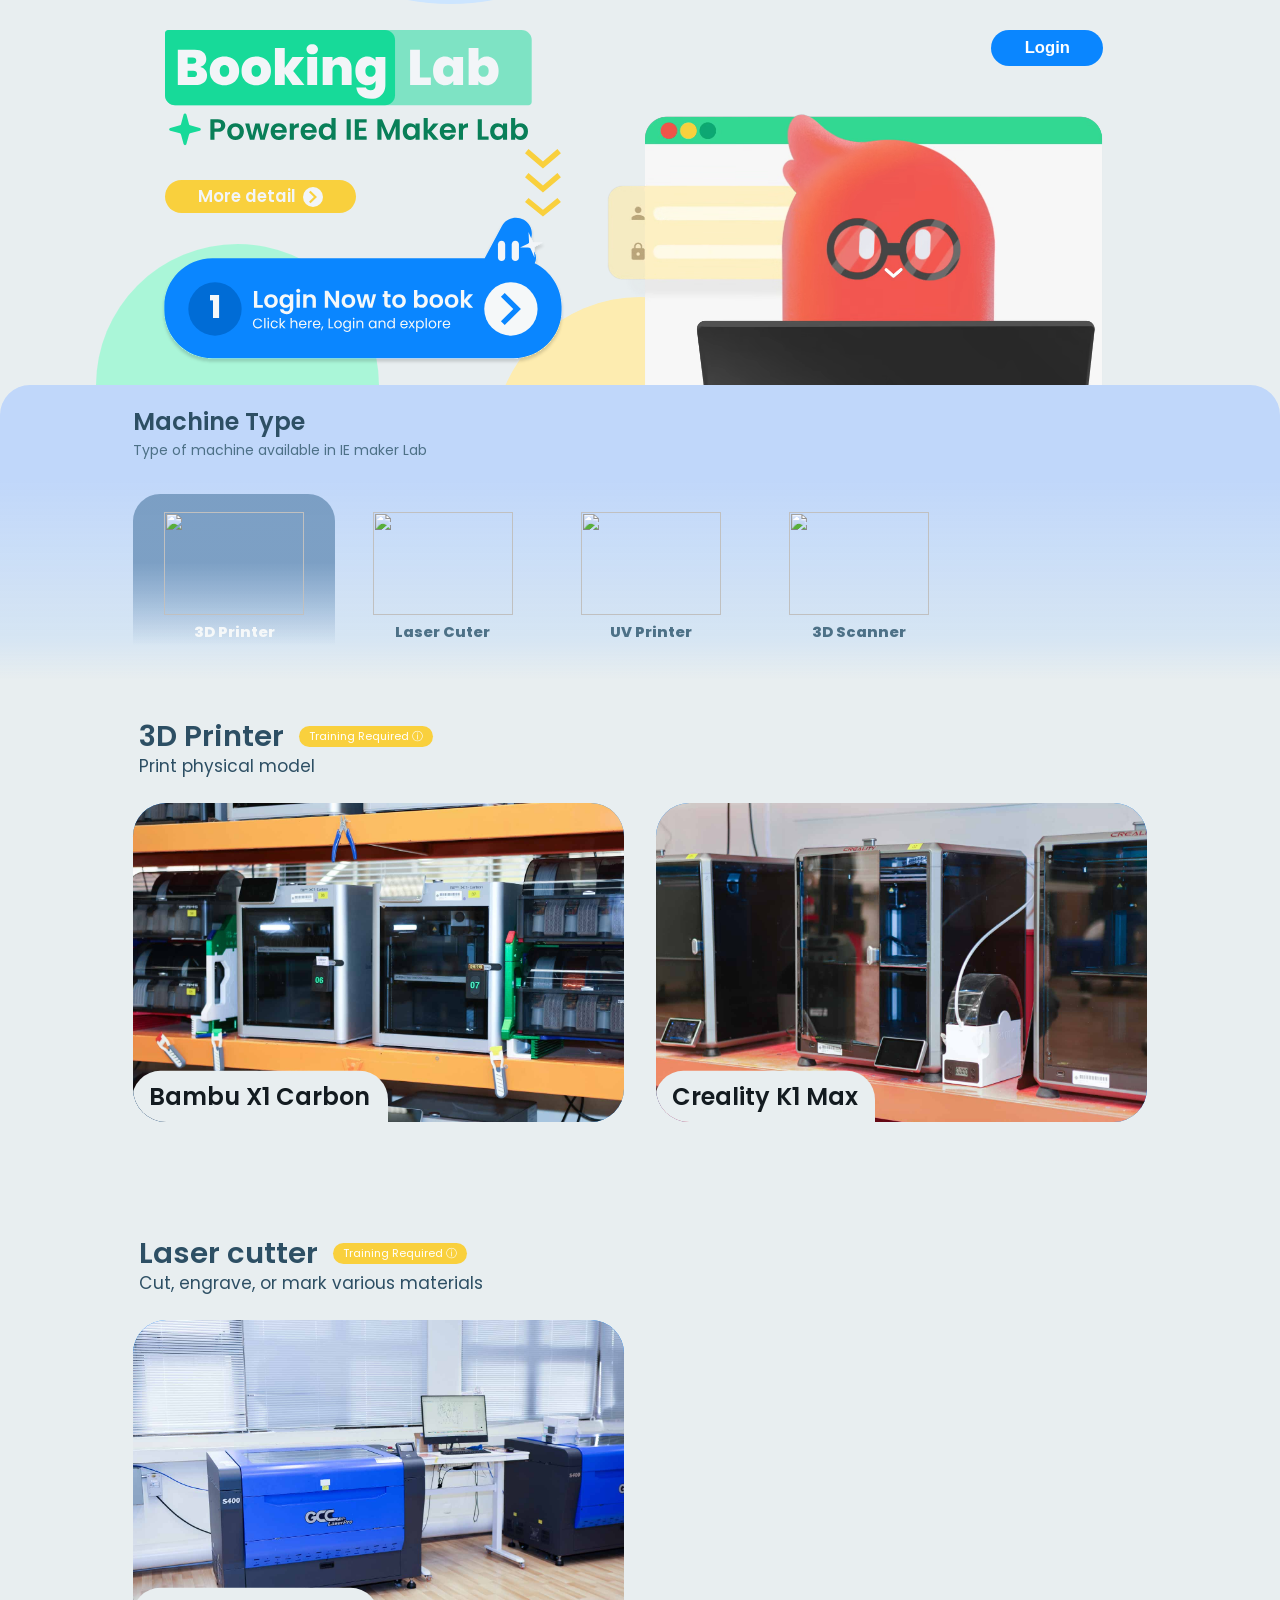
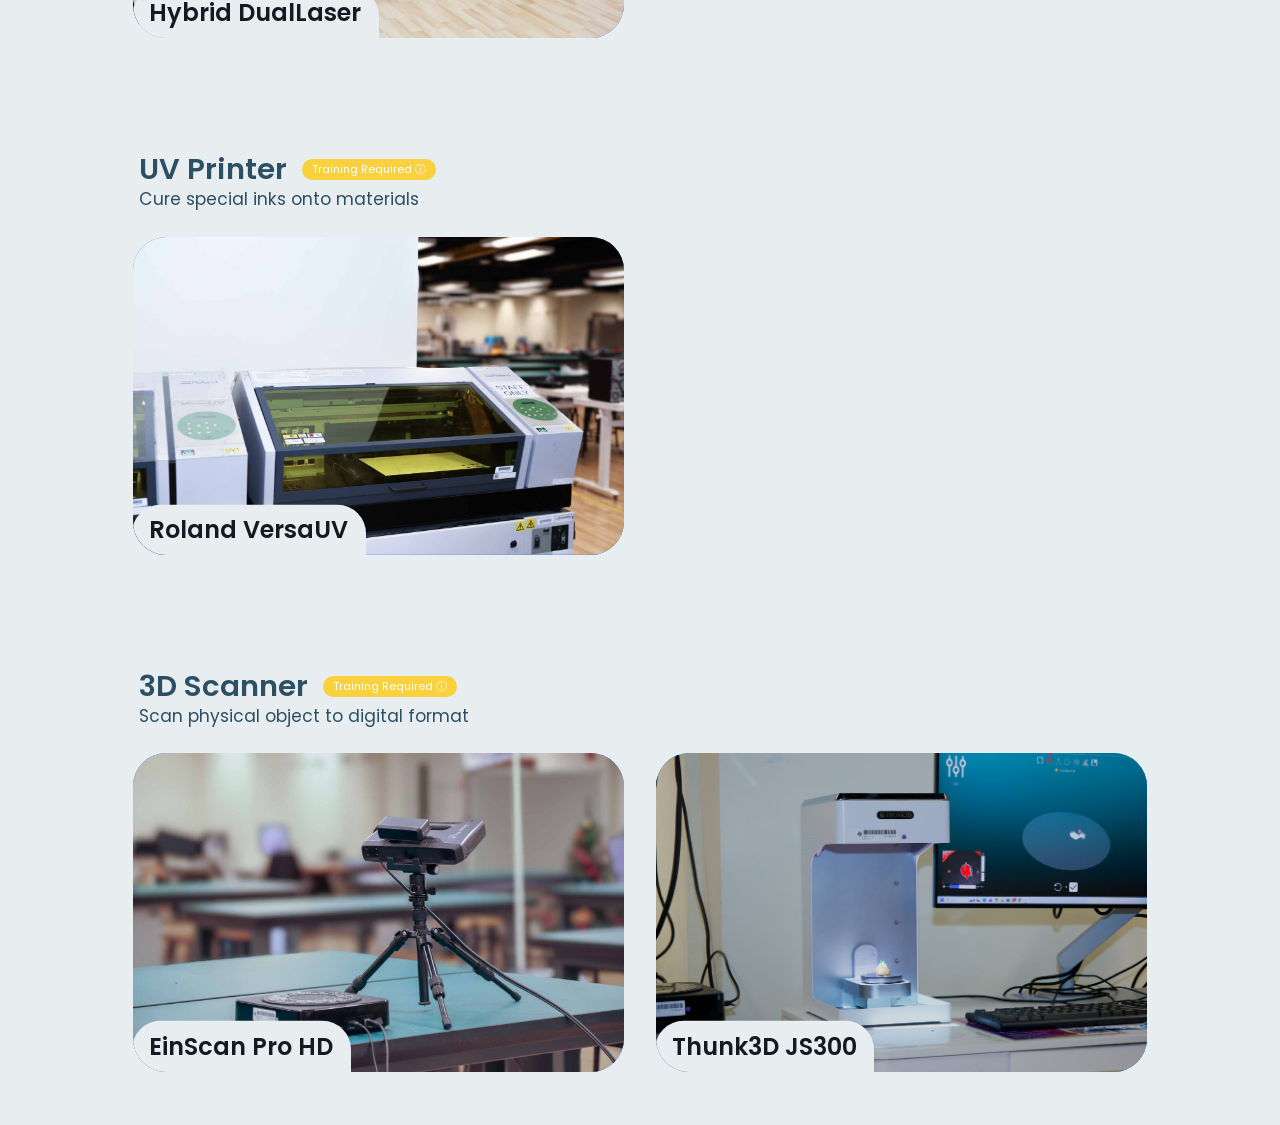
==== commit 0c15e8c0: "Load main.js and booking.js as ES modules Replaces implicit cross-file globals and typeof guards wit" ====
--- a/index.html
+++ b/index.html
@@ -1440,7 +1440,6 @@
   </div>
 </div>
 
-<script src="main.js"></script>
-<script src="booking.js"></script>
+<script type="module" src="main.js"></script>
 </body>
 </html>
